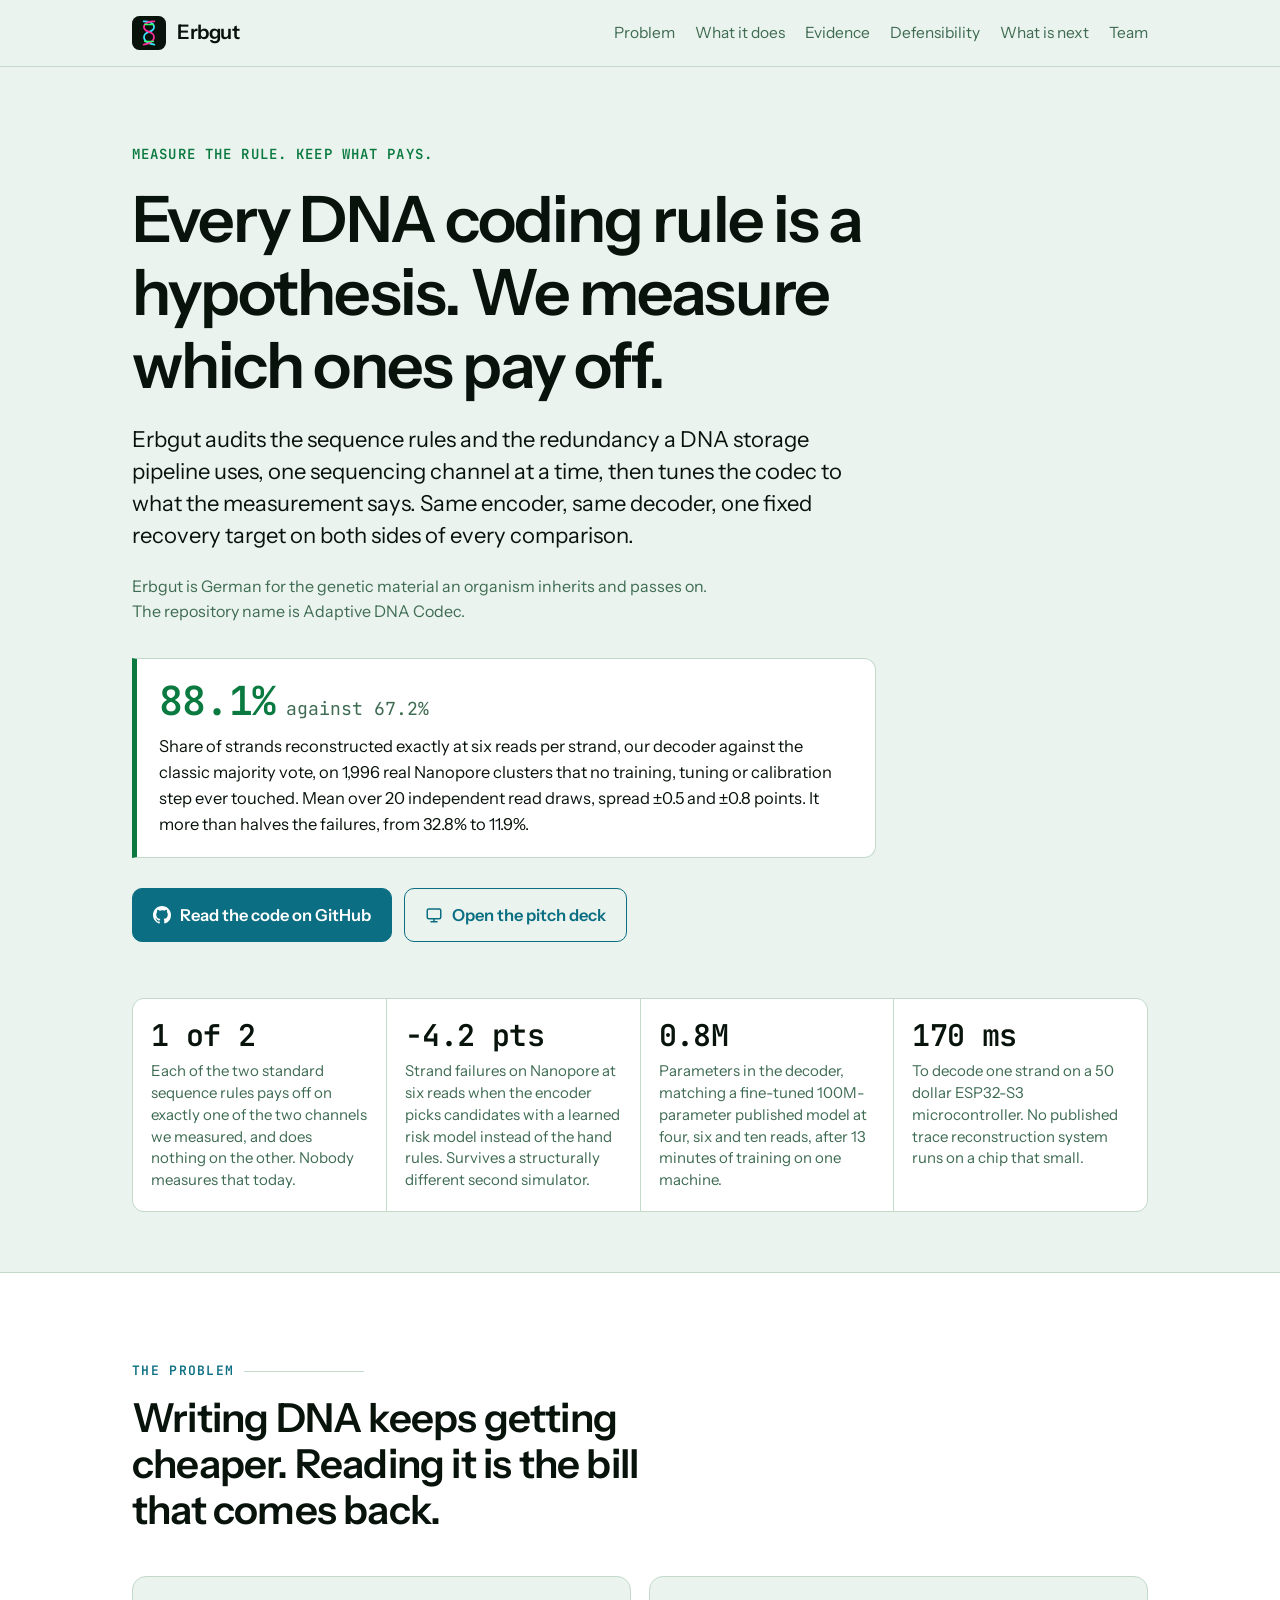
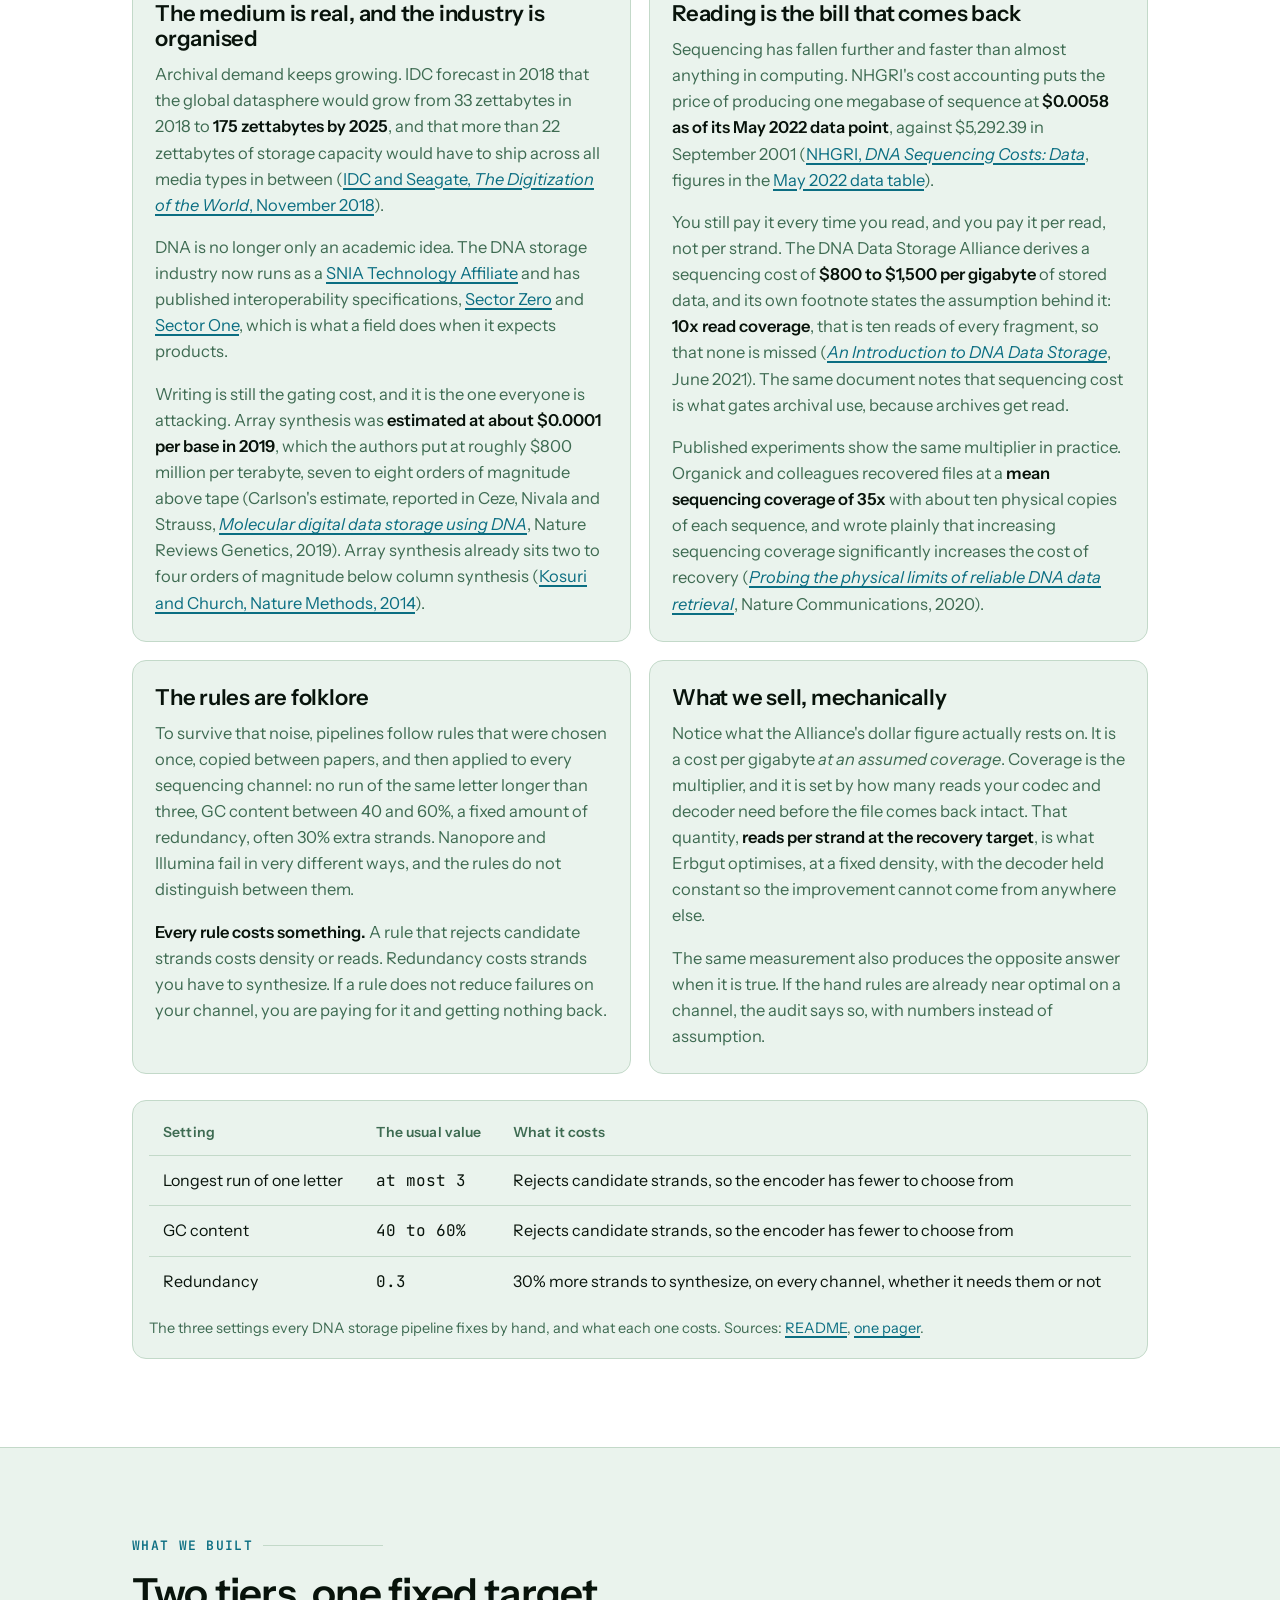
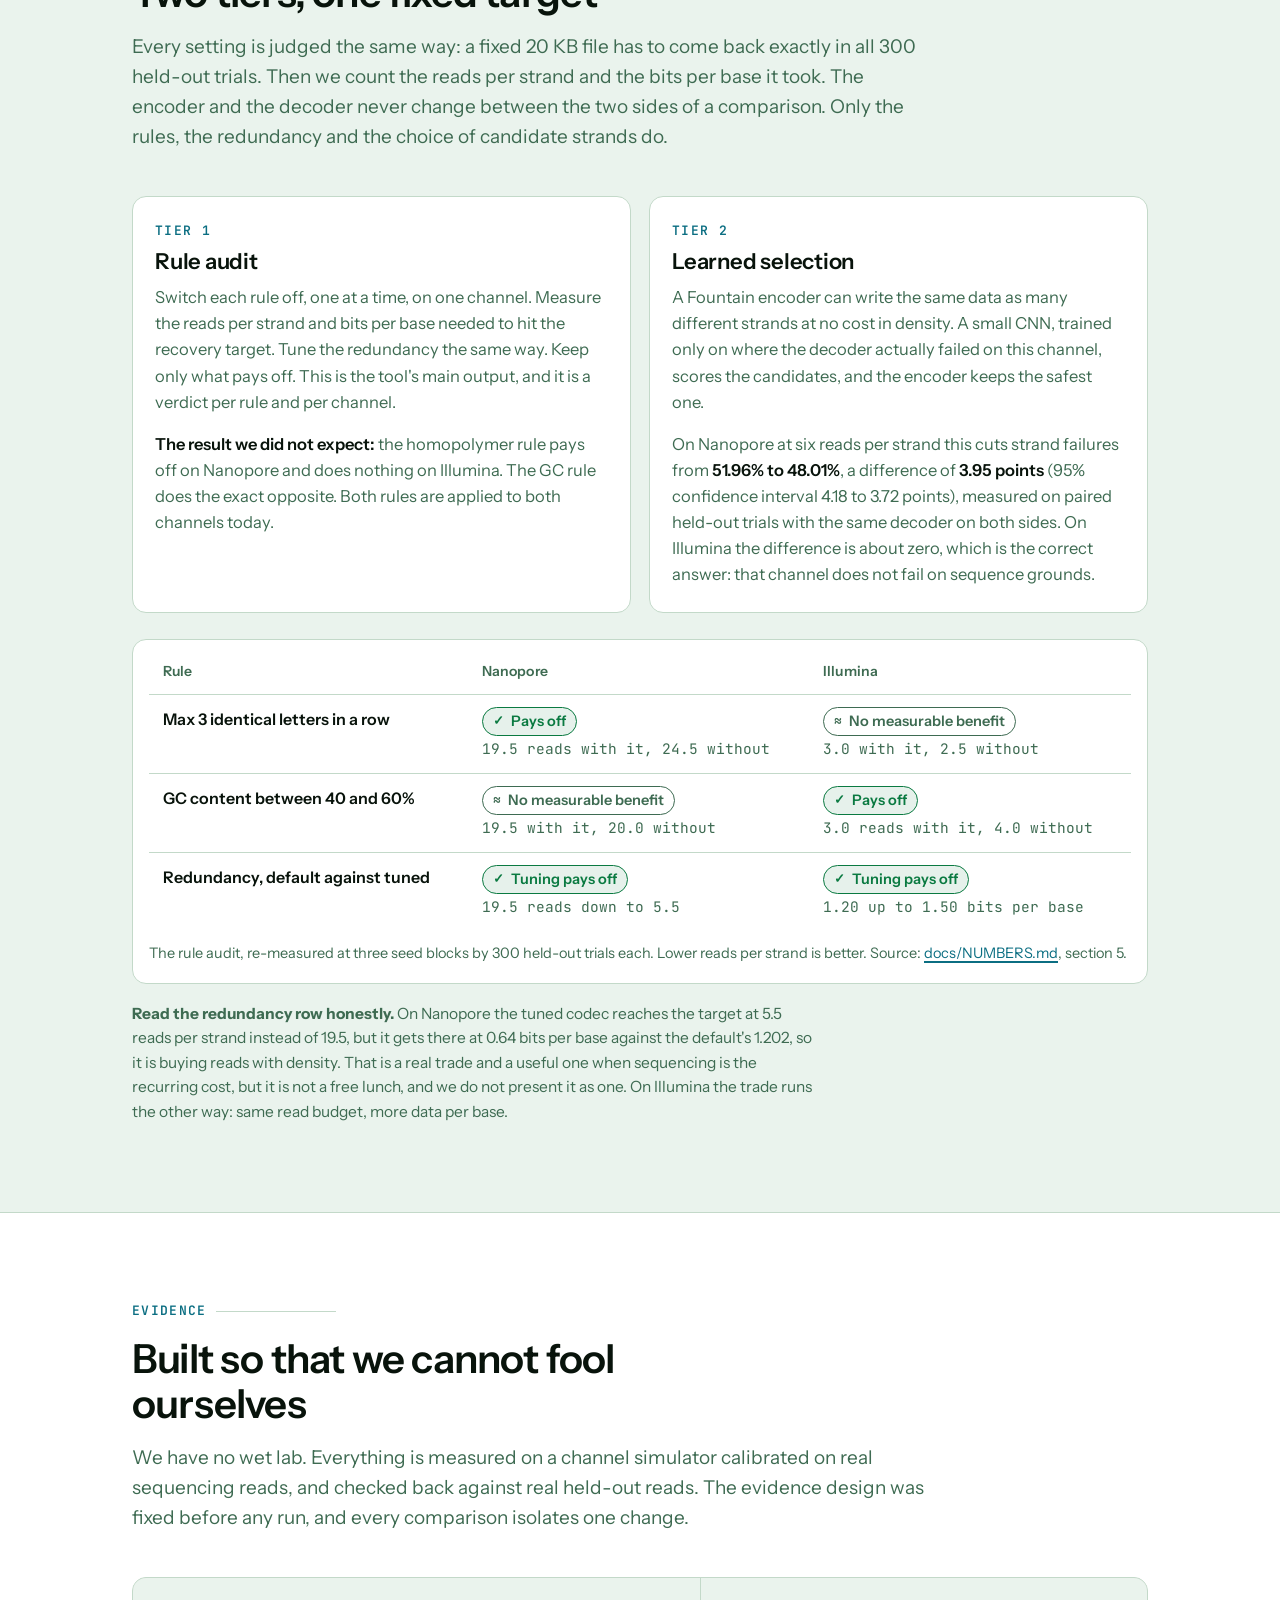
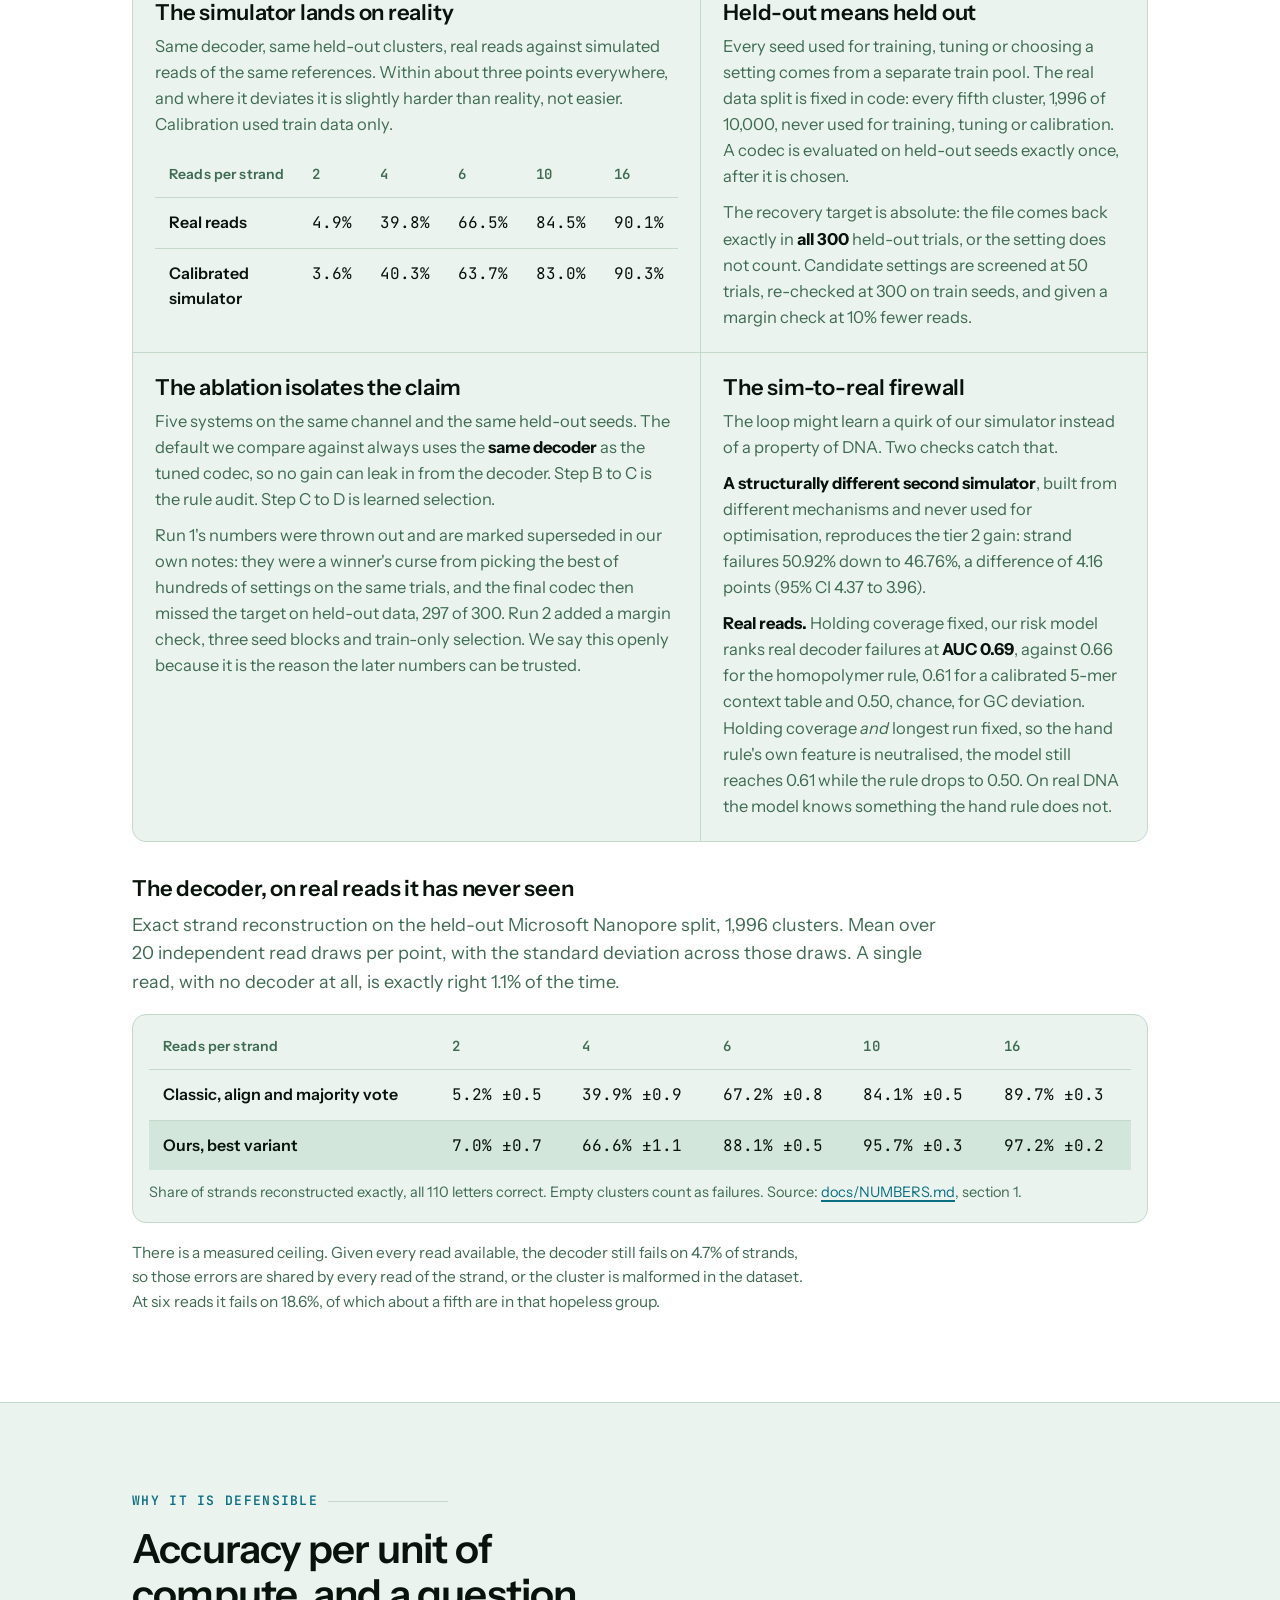
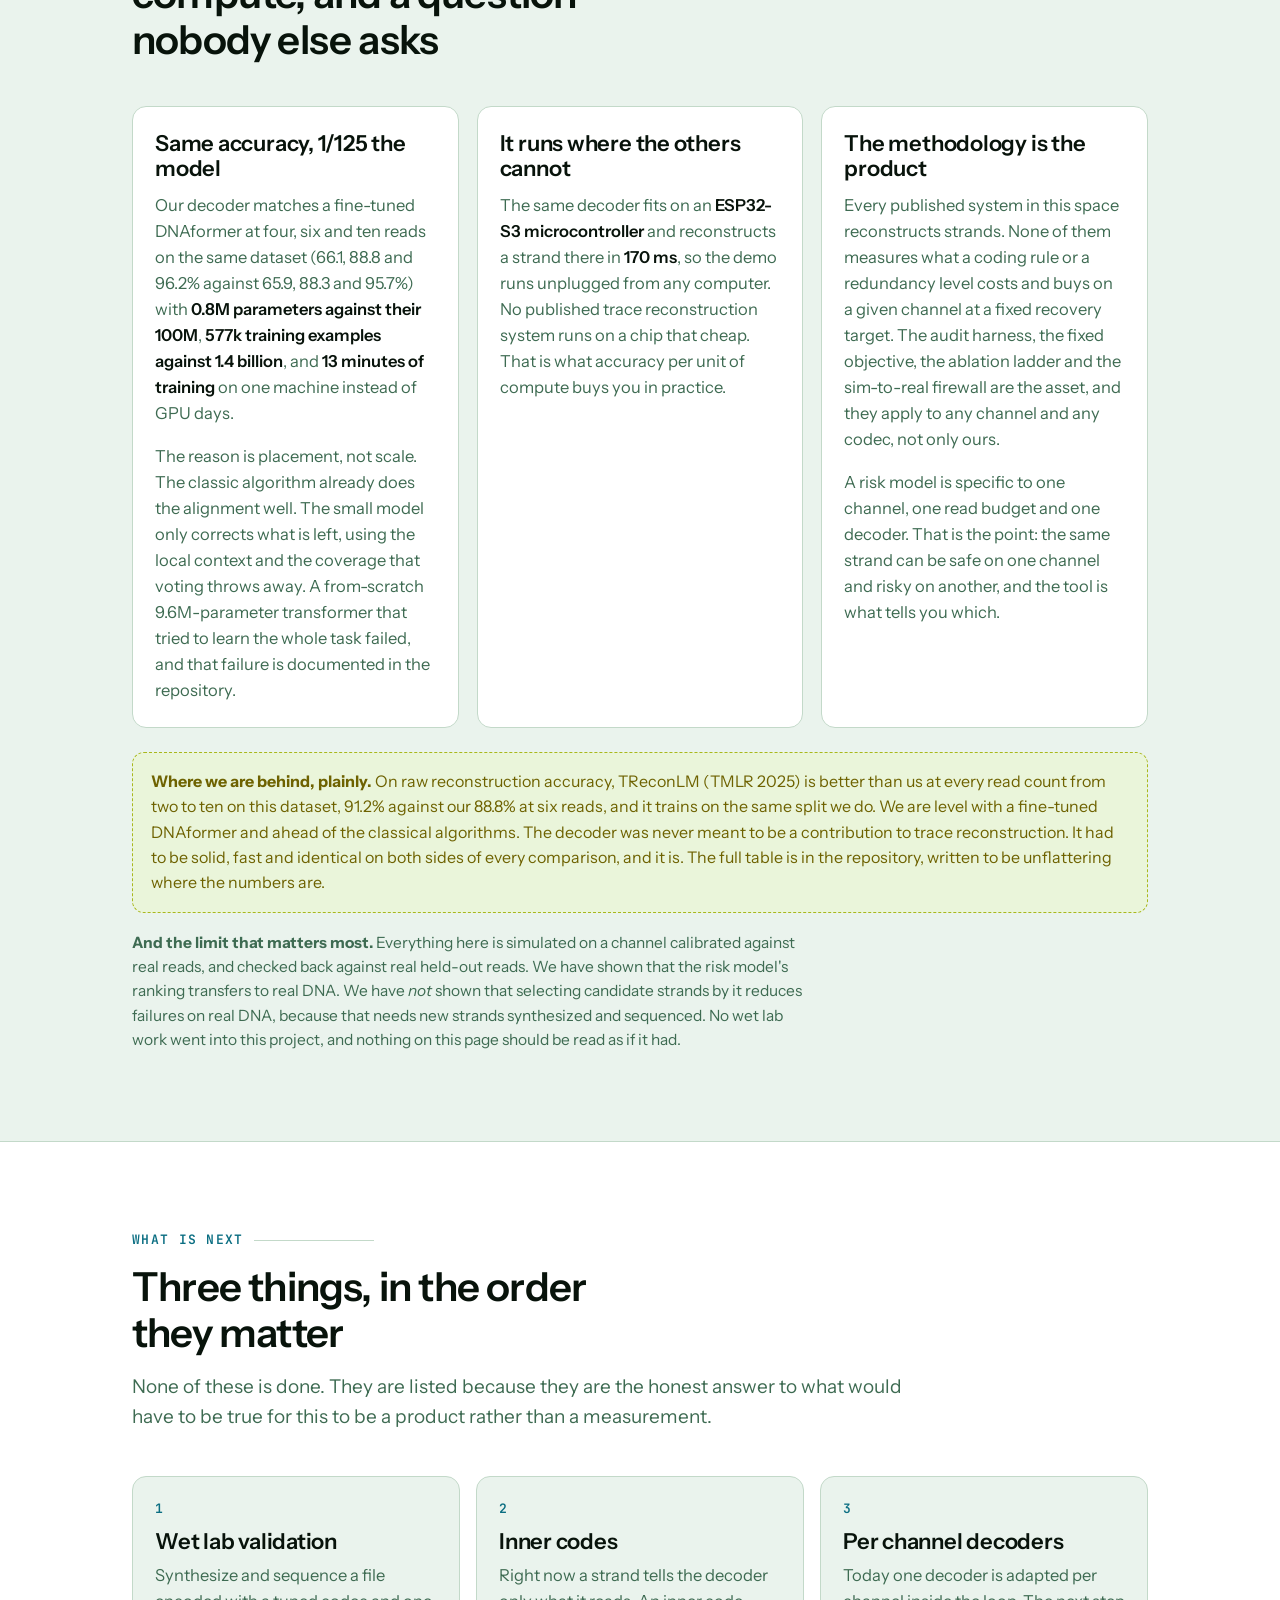
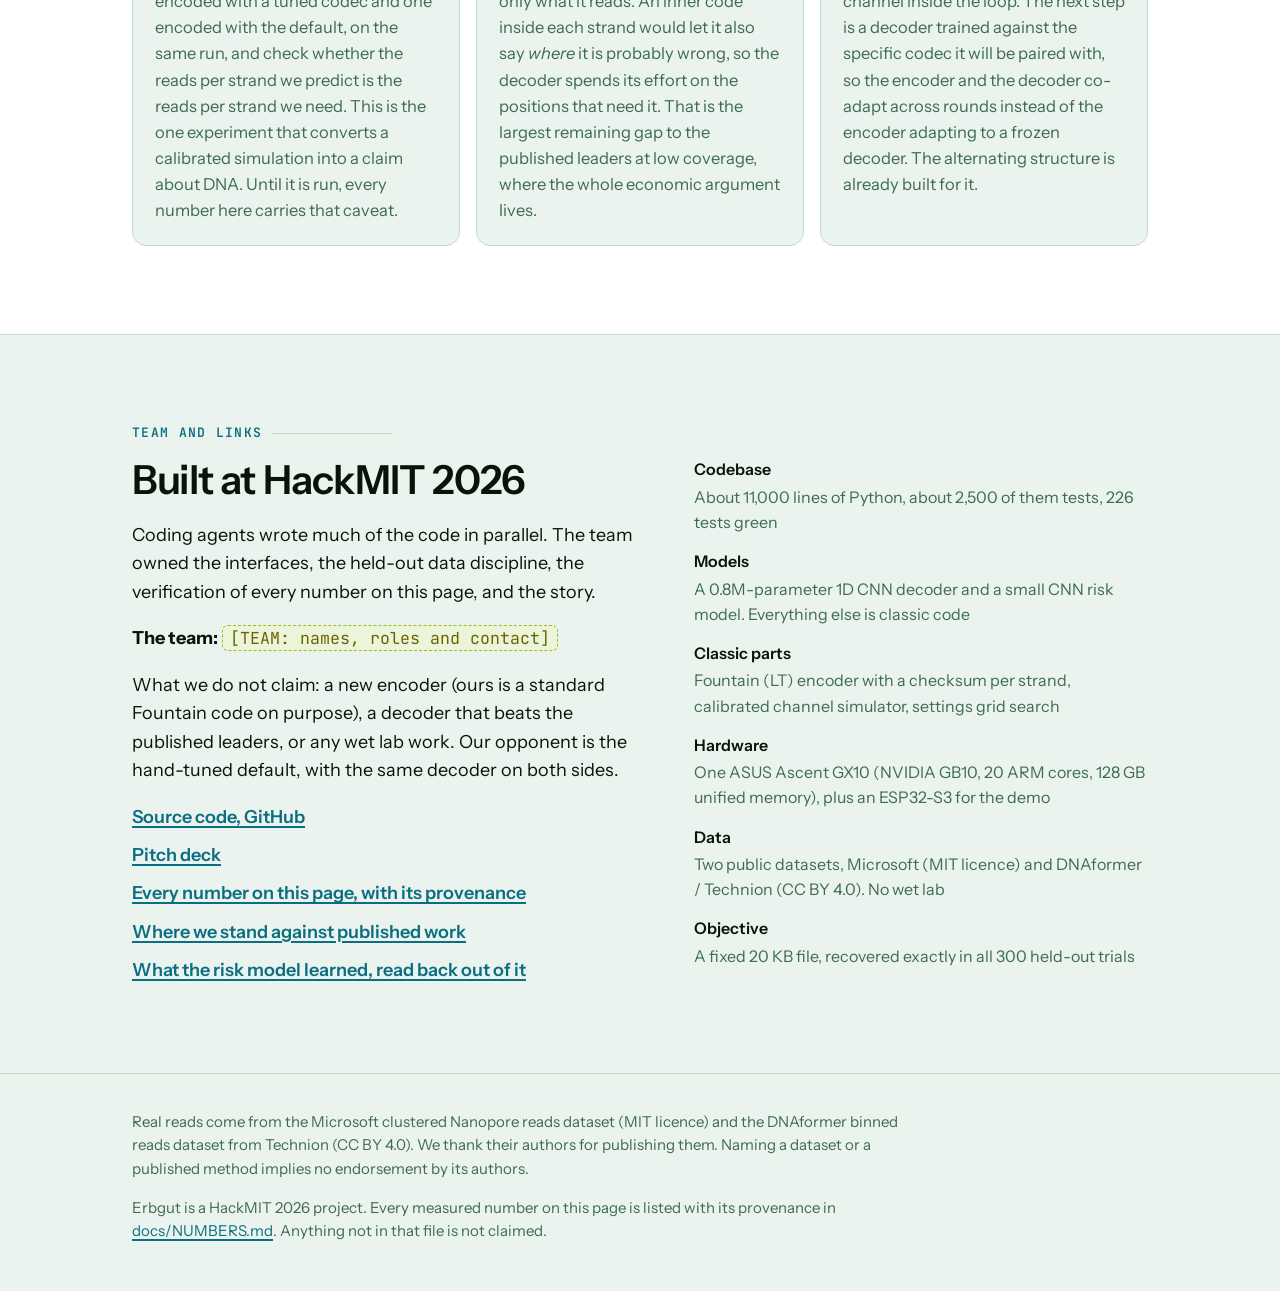
==== site/index.html @ 4a98e8b5 "Verdict pills: an approx sign for "no measurable benefit", not a dash A dash reads as punctuation. T" ====
<!doctype html>
<html lang="en">
<head>
<meta charset="utf-8">
<meta name="viewport" content="width=device-width, initial-scale=1">
<title>Erbgut, a DNA codec tuner that measures its own rules</title>
<meta name="description" content="Erbgut measures whether each DNA coding rule actually pays off on a given sequencing channel, and tunes the codec accordingly. Measured on real held-out Nanopore reads. HackMIT 2026.">
<meta name="color-scheme" content="light">
<meta name="theme-color" content="#EAF3ED">
<link rel="canonical" href="https://timarnoldev.github.io/hackmit2026/">

<link rel="icon" href="assets/favicon.svg" type="image/svg+xml">
<link rel="apple-touch-icon" href="assets/favicon.svg">

<meta property="og:type" content="website">
<meta property="og:site_name" content="Erbgut">
<meta property="og:title" content="Erbgut, a DNA codec tuner that measures its own rules">
<meta property="og:description" content="Every DNA coding rule is a hypothesis. Erbgut measures which ones pay off on your sequencing channel, and tunes the codec to the answer.">
<meta property="og:url" content="https://timarnoldev.github.io/hackmit2026/">
<meta property="og:image" content="https://timarnoldev.github.io/hackmit2026/assets/og.png">
<meta property="og:image:width" content="1280">
<meta property="og:image:height" content="640">
<meta property="og:image:alt" content="Erbgut. Measure the rule. Keep what pays. A DNA strand with a run of four identical letters marked by a measuring bracket.">
<meta name="twitter:card" content="summary_large_image">
<meta name="twitter:title" content="Erbgut, a DNA codec tuner that measures its own rules">
<meta name="twitter:description" content="Every DNA coding rule is a hypothesis. Erbgut measures which ones pay off on your sequencing channel, and tunes the codec to the answer.">
<meta name="twitter:image" content="https://timarnoldev.github.io/hackmit2026/assets/og.png">
<meta name="twitter:image:alt" content="Erbgut. Measure the rule. Keep what pays.">

<link rel="preconnect" href="https://fonts.googleapis.com">
<link rel="preconnect" href="https://fonts.gstatic.com" crossorigin>
<link href="https://fonts.googleapis.com/css2?family=Instrument+Sans:wght@400;500;600;700&family=JetBrains+Mono:wght@400;600&display=swap" rel="stylesheet">
<link rel="stylesheet" href="styles.css">
</head>
<body>

<a class="skip" href="#main">Skip to content</a>

<header class="top">
  <div class="wrap">
    <a class="brand" href="./">
      <img src="assets/mark.svg" alt="" width="34" height="34">
      <span>Erbgut</span>
    </a>
    <nav aria-label="Sections">
      <a href="#problem">Problem</a>
      <a href="#product">What it does</a>
      <a href="#evidence">Evidence</a>
      <a href="#moat">Defensibility</a>
      <a href="#next">What is next</a>
      <a href="#team">Team</a>
    </nav>
  </div>
</header>

<main id="main">

<!-- ===================================================== 1. Hero -->
<section class="hero">
  <div class="wrap">
    <p class="tagline">Measure the rule. Keep what pays.</p>
    <h1>Every DNA coding rule is a hypothesis. We measure which ones pay off.</h1>
    <p class="lead">Erbgut audits the sequence rules and the redundancy a DNA storage pipeline uses, one sequencing channel at a time, then tunes the codec to what the measurement says. Same encoder, same decoder, one fixed recovery target on both sides of every comparison.</p>
    <p class="gloss">Erbgut is German for the genetic material an organism inherits and passes on. The repository name is Adaptive DNA Codec.</p>

    <div class="claim">
      <span class="big">88.1%<small> against 67.2%</small></span>
      <p>Share of strands reconstructed exactly at six reads per strand, our decoder against the classic majority vote, on 1,996 real Nanopore clusters that no training, tuning or calibration step ever touched. Mean over 20 independent read draws, spread ±0.5 and ±0.8 points. It more than halves the failures, from 32.8% to 11.9%.</p>
    </div>

    <div class="cta">
      <a class="btn btn-primary" href="https://github.com/timarnoldev/hackmit2026">
        <svg width="18" height="18" viewBox="0 0 16 16" fill="currentColor" aria-hidden="true"><path d="M8 0C3.58 0 0 3.58 0 8c0 3.54 2.29 6.53 5.47 7.59.4.07.55-.17.55-.38 0-.19-.01-.82-.01-1.49-2.01.37-2.53-.49-2.69-.94-.09-.23-.48-.94-.82-1.13-.28-.15-.68-.52-.01-.53.63-.01 1.08.58 1.23.82.72 1.21 1.87.87 2.33.66.07-.52.28-.87.51-1.07-1.78-.2-3.64-.89-3.64-3.95 0-.87.31-1.59.82-2.15-.08-.2-.36-1.02.08-2.12 0 0 .67-.21 2.2.82a7.4 7.4 0 0 1 2-.27c.68 0 1.36.09 2 .27 1.53-1.04 2.2-.82 2.2-.82.44 1.1.16 1.92.08 2.12.51.56.82 1.27.82 2.15 0 3.07-1.87 3.75-3.65 3.95.29.25.54.73.54 1.48 0 1.07-.01 1.93-.01 2.2 0 .21.15.46.55.38A8.01 8.01 0 0 0 16 8c0-4.42-3.58-8-8-8Z"/></svg>
        Read the code on GitHub
      </a>
      <a class="btn btn-ghost" href="deck/">
        <svg width="18" height="18" viewBox="0 0 24 24" fill="none" stroke="currentColor" stroke-width="2" stroke-linecap="round" stroke-linejoin="round" aria-hidden="true"><rect x="3" y="4" width="18" height="13" rx="2"/><path d="M8 21h8M12 17v4"/></svg>
        Open the pitch deck
      </a>
    </div>

    <div class="strip">
      <div>
        <div class="n">1 of 2</div>
        <div class="d">Each of the two standard sequence rules pays off on exactly one of the two channels we measured, and does nothing on the other. Nobody measures that today.</div>
      </div>
      <div>
        <div class="n">&minus;4.2 pts</div>
        <div class="d">Strand failures on Nanopore at six reads when the encoder picks candidates with a learned risk model instead of the hand rules. Survives a structurally different second simulator.</div>
      </div>
      <div>
        <div class="n">0.8M</div>
        <div class="d">Parameters in the decoder, matching a fine-tuned 100M-parameter published model at four, six and ten reads, after 13 minutes of training on one machine.</div>
      </div>
      <div>
        <div class="n">170 ms</div>
        <div class="d">To decode one strand on a 50 dollar ESP32-S3 microcontroller. No published trace reconstruction system runs on a chip that small.</div>
      </div>
    </div>
  </div>
</section>

<!-- ===================================================== 2. Problem -->
<section id="problem" class="alt">
  <div class="wrap prose">
    <p class="kicker">The problem</p>
    <div class="intro">
      <h2>Writing DNA keeps getting cheaper. Reading it is the bill that comes back.</h2>
    </div>

    <div class="cards two">
      <div class="card">
        <h3>The medium is real, and the industry is organised</h3>
        <p>Archival demand keeps growing. IDC forecast in 2018 that the global datasphere would grow from 33 zettabytes in 2018 to <b>175 zettabytes by 2025</b>, and that more than 22 zettabytes of storage capacity would have to ship across all media types in between (<a href="https://www.seagate.com/files/www-content/our-story/trends/files/idc-seagate-dataage-whitepaper.pdf">IDC and Seagate, <cite>The Digitization of the World</cite>, November 2018</a>).</p>
        <p>DNA is no longer only an academic idea. The DNA storage industry now runs as a <a href="https://www.snia.org/groups/snia-dna-technology-affiliate">SNIA Technology Affiliate</a> and has published interoperability specifications, <a href="https://www.snia.org/sites/default/files/technical-work/dna/release/DNA%20Data%20Storage%20Sector%20Zero%20v1.0.pdf">Sector Zero</a> and <a href="https://www.snia.org/sites/default/files/technical-work/dna/release/DNA%20Data%20Storage%20Sector%20One%20v1.0.pdf">Sector One</a>, which is what a field does when it expects products.</p>
        <p>Writing is still the gating cost, and it is the one everyone is attacking. Array synthesis was <b>estimated at about $0.0001 per base in 2019</b>, which the authors put at roughly $800 million per terabyte, seven to eight orders of magnitude above tape (Carlson's estimate, reported in Ceze, Nivala and Strauss, <a href="https://www.nature.com/articles/s41576-019-0125-3"><cite>Molecular digital data storage using DNA</cite></a>, Nature Reviews Genetics, 2019). Array synthesis already sits two to four orders of magnitude below column synthesis (<a href="https://pmc.ncbi.nlm.nih.gov/articles/PMC7098426/">Kosuri and Church, Nature Methods, 2014</a>).</p>
      </div>
      <div class="card">
        <h3>Reading is the bill that comes back</h3>
        <p>Sequencing has fallen further and faster than almost anything in computing. NHGRI's cost accounting puts the price of producing one megabase of sequence at <b>$0.0058 as of its May 2022 data point</b>, against $5,292.39 in September 2001 (<a href="https://www.genome.gov/about-genomics/fact-sheets/DNA-Sequencing-Costs-Data">NHGRI, <cite>DNA Sequencing Costs: Data</cite></a>, figures in the <a href="https://www.genome.gov/sites/default/files/media/files/2023-05/Sequencing_Cost_Data_Table_May2022.xls">May 2022 data table</a>).</p>
        <p>You still pay it every time you read, and you pay it per read, not per strand. The DNA Data Storage Alliance derives a sequencing cost of <b>$800 to $1,500 per gigabyte</b> of stored data, and its own footnote states the assumption behind it: <b>10x read coverage</b>, that is ten reads of every fragment, so that none is missed (<a href="https://dnastoragealliance.org/wp-content/uploads/2021/06/DNA-Data-Storage-Alliance-An-Introduction-to-DNA-Data-Storage.pdf"><cite>An Introduction to DNA Data Storage</cite></a>, June 2021). The same document notes that sequencing cost is what gates archival use, because archives get read.</p>
        <p>Published experiments show the same multiplier in practice. Organick and colleagues recovered files at a <b>mean sequencing coverage of 35x</b> with about ten physical copies of each sequence, and wrote plainly that increasing sequencing coverage significantly increases the cost of recovery (<a href="https://www.nature.com/articles/s41467-020-14319-8"><cite>Probing the physical limits of reliable DNA data retrieval</cite></a>, Nature Communications, 2020).</p>
      </div>
    </div>

    <div class="cards two" style="margin-top:18px">
      <div class="card">
        <h3>The rules are folklore</h3>
        <p>To survive that noise, pipelines follow rules that were chosen once, copied between papers, and then applied to every sequencing channel: no run of the same letter longer than three, GC content between 40 and 60%, a fixed amount of redundancy, often 30% extra strands. Nanopore and Illumina fail in very different ways, and the rules do not distinguish between them.</p>
        <p><b>Every rule costs something.</b> A rule that rejects candidate strands costs density or reads. Redundancy costs strands you have to synthesize. If a rule does not reduce failures on your channel, you are paying for it and getting nothing back.</p>
      </div>
      <div class="card">
        <h3>What we sell, mechanically</h3>
        <p>Notice what the Alliance's dollar figure actually rests on. It is a cost per gigabyte <em>at an assumed coverage</em>. Coverage is the multiplier, and it is set by how many reads your codec and decoder need before the file comes back intact. That quantity, <b>reads per strand at the recovery target</b>, is what Erbgut optimises, at a fixed density, with the decoder held constant so the improvement cannot come from anywhere else.</p>
        <p>The same measurement also produces the opposite answer when it is true. If the hand rules are already near optimal on a channel, the audit says so, with numbers instead of assumption.</p>
      </div>
    </div>

    <div class="table-card" style="margin-top:26px">
      <div class="table-scroll">
        <table>
          <caption>The three settings every DNA storage pipeline fixes by hand, and what each one costs. Sources: <a href="https://github.com/timarnoldev/hackmit2026/blob/main/README.md">README</a>, <a href="https://github.com/timarnoldev/hackmit2026/blob/main/marketing/ONE_PAGER.md">one pager</a>.</caption>
          <thead>
            <tr><th scope="col">Setting</th><th scope="col">The usual value</th><th scope="col">What it costs</th></tr>
          </thead>
          <tbody>
            <tr><td>Longest run of one letter</td><td class="num">at most 3</td><td>Rejects candidate strands, so the encoder has fewer to choose from</td></tr>
            <tr><td>GC content</td><td class="num">40 to 60%</td><td>Rejects candidate strands, so the encoder has fewer to choose from</td></tr>
            <tr><td>Redundancy</td><td class="num">0.3</td><td>30% more strands to synthesize, on every channel, whether it needs them or not</td></tr>
          </tbody>
        </table>
      </div>
    </div>
  </div>
</section>

<!-- ===================================================== 3. What it does -->
<section id="product">
  <div class="wrap prose">
    <p class="kicker">What we built</p>
    <div class="intro">
      <h2>Two tiers, one fixed target</h2>
      <p>Every setting is judged the same way: a fixed 20 KB file has to come back exactly in all 300 held-out trials. Then we count the reads per strand and the bits per base it took. The encoder and the decoder never change between the two sides of a comparison. Only the rules, the redundancy and the choice of candidate strands do.</p>
    </div>

    <div class="cards two">
      <article class="card">
        <span class="tier-no">Tier 1</span>
        <h3>Rule audit</h3>
        <p>Switch each rule off, one at a time, on one channel. Measure the reads per strand and bits per base needed to hit the recovery target. Tune the redundancy the same way. Keep only what pays off. This is the tool's main output, and it is a verdict per rule and per channel.</p>
        <p><b>The result we did not expect:</b> the homopolymer rule pays off on Nanopore and does nothing on Illumina. The GC rule does the exact opposite. Both rules are applied to both channels today.</p>
      </article>
      <article class="card">
        <span class="tier-no">Tier 2</span>
        <h3>Learned selection</h3>
        <p>A Fountain encoder can write the same data as many different strands at no cost in density. A small CNN, trained only on where the decoder actually failed on this channel, scores the candidates, and the encoder keeps the safest one.</p>
        <p>On Nanopore at six reads per strand this cuts strand failures from <b>51.96% to 48.01%</b>, a difference of <b>3.95 points</b> (95% confidence interval 4.18 to 3.72 points), measured on paired held-out trials with the same decoder on both sides. On Illumina the difference is about zero, which is the correct answer: that channel does not fail on sequence grounds.</p>
      </article>
    </div>

    <div class="table-card" style="margin-top:26px">
      <div class="table-scroll">
        <table>
          <caption>The rule audit, re-measured at three seed blocks by 300 held-out trials each. Lower reads per strand is better. Source: <a href="https://github.com/timarnoldev/hackmit2026/blob/main/docs/NUMBERS.md">docs/NUMBERS.md</a>, section 5.</caption>
          <thead>
            <tr><th scope="col">Rule</th><th scope="col">Nanopore</th><th scope="col">Illumina</th></tr>
          </thead>
          <tbody>
            <tr>
              <th scope="row">Max 3 identical letters in a row</th>
              <td><span class="pill pays"><span class="sym" aria-hidden="true">&check;</span> Pays off</span><br><span class="mono muted" style="font-size:14.5px">19.5 reads with it, 24.5 without</span></td>
              <td><span class="pill flat"><span class="sym" aria-hidden="true">&asymp;</span> No measurable benefit</span><br><span class="mono muted" style="font-size:14.5px">3.0 with it, 2.5 without</span></td>
            </tr>
            <tr>
              <th scope="row">GC content between 40 and 60%</th>
              <td><span class="pill flat"><span class="sym" aria-hidden="true">&asymp;</span> No measurable benefit</span><br><span class="mono muted" style="font-size:14.5px">19.5 with it, 20.0 without</span></td>
              <td><span class="pill pays"><span class="sym" aria-hidden="true">&check;</span> Pays off</span><br><span class="mono muted" style="font-size:14.5px">3.0 reads with it, 4.0 without</span></td>
            </tr>
            <tr>
              <th scope="row">Redundancy, default against tuned</th>
              <td><span class="pill pays"><span class="sym" aria-hidden="true">&check;</span> Tuning pays off</span><br><span class="mono muted" style="font-size:14.5px">19.5 reads down to 5.5</span></td>
              <td><span class="pill pays"><span class="sym" aria-hidden="true">&check;</span> Tuning pays off</span><br><span class="mono muted" style="font-size:14.5px">1.20 up to 1.50 bits per base</span></td>
            </tr>
          </tbody>
        </table>
      </div>
    </div>

    <p class="plain-note"><b>Read the redundancy row honestly.</b> On Nanopore the tuned codec reaches the target at 5.5 reads per strand instead of 19.5, but it gets there at 0.64 bits per base against the default's 1.202, so it is buying reads with density. That is a real trade and a useful one when sequencing is the recurring cost, but it is not a free lunch, and we do not present it as one. On Illumina the trade runs the other way: same read budget, more data per base.</p>
  </div>
</section>

<!-- ===================================================== 4. Evidence -->
<section id="evidence" class="alt">
  <div class="wrap prose">
    <p class="kicker">Evidence</p>
    <div class="intro">
      <h2>Built so that we cannot fool ourselves</h2>
      <p>We have no wet lab. Everything is measured on a channel simulator calibrated on real sequencing reads, and checked back against real held-out reads. The evidence design was fixed before any run, and every comparison isolates one change.</p>
    </div>

    <div class="evidence">
      <div>
        <h3>The simulator lands on reality</h3>
        <p>Same decoder, same held-out clusters, real reads against simulated reads of the same references. Within about three points everywhere, and where it deviates it is slightly harder than reality, not easier. Calibration used train data only.</p>
        <div class="table-scroll" style="margin-top:14px">
          <table style="min-width:380px">
            <thead><tr><th scope="col">Reads per strand</th><th scope="col" class="num">2</th><th scope="col" class="num">4</th><th scope="col" class="num">6</th><th scope="col" class="num">10</th><th scope="col" class="num">16</th></tr></thead>
            <tbody>
              <tr><th scope="row">Real reads</th><td class="num">4.9%</td><td class="num">39.8%</td><td class="num">66.5%</td><td class="num">84.5%</td><td class="num">90.1%</td></tr>
              <tr><th scope="row">Calibrated simulator</th><td class="num">3.6%</td><td class="num">40.3%</td><td class="num">63.7%</td><td class="num">83.0%</td><td class="num">90.3%</td></tr>
            </tbody>
          </table>
        </div>
      </div>

      <div>
        <h3>Held-out means held out</h3>
        <p>Every seed used for training, tuning or choosing a setting comes from a separate train pool. The real data split is fixed in code: every fifth cluster, 1,996 of 10,000, never used for training, tuning or calibration. A codec is evaluated on held-out seeds exactly once, after it is chosen.</p>
        <p>The recovery target is absolute: the file comes back exactly in <b>all 300</b> held-out trials, or the setting does not count. Candidate settings are screened at 50 trials, re-checked at 300 on train seeds, and given a margin check at 10% fewer reads.</p>
      </div>

      <div>
        <h3>The ablation isolates the claim</h3>
        <p>Five systems on the same channel and the same held-out seeds. The default we compare against always uses the <b>same decoder</b> as the tuned codec, so no gain can leak in from the decoder. Step B to C is the rule audit. Step C to D is learned selection.</p>
        <p>Run 1's numbers were thrown out and are marked superseded in our own notes: they were a winner's curse from picking the best of hundreds of settings on the same trials, and the final codec then missed the target on held-out data, 297 of 300. Run 2 added a margin check, three seed blocks and train-only selection. We say this openly because it is the reason the later numbers can be trusted.</p>
      </div>

      <div>
        <h3>The sim-to-real firewall</h3>
        <p>The loop might learn a quirk of our simulator instead of a property of DNA. Two checks catch that.</p>
        <p><b>A structurally different second simulator</b>, built from different mechanisms and never used for optimisation, reproduces the tier 2 gain: strand failures 50.92% down to 46.76%, a difference of 4.16 points (95% CI 4.37 to 3.96).</p>
        <p><b>Real reads.</b> Holding coverage fixed, our risk model ranks real decoder failures at <b>AUC 0.69</b>, against 0.66 for the homopolymer rule, 0.61 for a calibrated 5-mer context table and 0.50, chance, for GC deviation. Holding coverage <em>and</em> longest run fixed, so the hand rule's own feature is neutralised, the model still reaches 0.61 while the rule drops to 0.50. On real DNA the model knows something the hand rule does not.</p>
      </div>
    </div>

    <h3 style="margin-top:34px">The decoder, on real reads it has never seen</h3>
    <p class="muted" style="margin-top:10px;max-width:68ch">Exact strand reconstruction on the held-out Microsoft Nanopore split, 1,996 clusters. Mean over 20 independent read draws per point, with the standard deviation across those draws. A single read, with no decoder at all, is exactly right 1.1% of the time.</p>
    <div class="table-card" style="margin-top:18px">
      <div class="table-scroll">
        <table>
          <caption>Share of strands reconstructed exactly, all 110 letters correct. Empty clusters count as failures. Source: <a href="https://github.com/timarnoldev/hackmit2026/blob/main/docs/NUMBERS.md">docs/NUMBERS.md</a>, section 1.</caption>
          <thead><tr><th scope="col">Reads per strand</th><th scope="col" class="num">2</th><th scope="col" class="num">4</th><th scope="col" class="num">6</th><th scope="col" class="num">10</th><th scope="col" class="num">16</th></tr></thead>
          <tbody>
            <tr><th scope="row">Classic, align and majority vote</th><td class="num">5.2% ±0.5</td><td class="num">39.9% ±0.9</td><td class="num">67.2% ±0.8</td><td class="num">84.1% ±0.5</td><td class="num">89.7% ±0.3</td></tr>
            <tr class="highlight"><th scope="row">Ours, best variant</th><td class="num">7.0% ±0.7</td><td class="num">66.6% ±1.1</td><td class="num">88.1% ±0.5</td><td class="num">95.7% ±0.3</td><td class="num">97.2% ±0.2</td></tr>
          </tbody>
        </table>
      </div>
    </div>
    <p class="plain-note">There is a measured ceiling. Given every read available, the decoder still fails on 4.7% of strands, so those errors are shared by every read of the strand, or the cluster is malformed in the dataset. At six reads it fails on 18.6%, of which about a fifth are in that hopeless group.</p>
  </div>
</section>

<!-- ===================================================== 5. Defensibility -->
<section id="moat">
  <div class="wrap prose">
    <p class="kicker">Why it is defensible</p>
    <div class="intro">
      <h2>Accuracy per unit of compute, and a question nobody else asks</h2>
    </div>

    <div class="cards three">
      <div class="card">
        <h3>Same accuracy, 1/125 the model</h3>
        <p>Our decoder matches a fine-tuned DNAformer at four, six and ten reads on the same dataset (66.1, 88.8 and 96.2% against 65.9, 88.3 and 95.7%) with <b>0.8M parameters against their 100M</b>, <b>577k training examples against 1.4 billion</b>, and <b>13 minutes of training</b> on one machine instead of GPU days.</p>
        <p>The reason is placement, not scale. The classic algorithm already does the alignment well. The small model only corrects what is left, using the local context and the coverage that voting throws away. A from-scratch 9.6M-parameter transformer that tried to learn the whole task failed, and that failure is documented in the repository.</p>
      </div>
      <div class="card">
        <h3>It runs where the others cannot</h3>
        <p>The same decoder fits on an <b>ESP32-S3 microcontroller</b> and reconstructs a strand there in <b>170 ms</b>, so the demo runs unplugged from any computer. No published trace reconstruction system runs on a chip that cheap. That is what accuracy per unit of compute buys you in practice.</p>
      </div>
      <div class="card">
        <h3>The methodology is the product</h3>
        <p>Every published system in this space reconstructs strands. None of them measures what a coding rule or a redundancy level costs and buys on a given channel at a fixed recovery target. The audit harness, the fixed objective, the ablation ladder and the sim-to-real firewall are the asset, and they apply to any channel and any codec, not only ours.</p>
        <p>A risk model is specific to one channel, one read budget and one decoder. That is the point: the same strand can be safe on one channel and risky on another, and the tool is what tells you which.</p>
      </div>
    </div>

    <div class="notice">
      <b>Where we are behind, plainly.</b> On raw reconstruction accuracy, TReconLM (TMLR 2025) is better than us at every read count from two to ten on this dataset, 91.2% against our 88.8% at six reads, and it trains on the same split we do. We are level with a fine-tuned DNAformer and ahead of the classical algorithms. The decoder was never meant to be a contribution to trace reconstruction. It had to be solid, fast and identical on both sides of every comparison, and it is. The full table is in the repository, written to be unflattering where the numbers are.
    </div>

    <p class="plain-note"><b>And the limit that matters most.</b> Everything here is simulated on a channel calibrated against real reads, and checked back against real held-out reads. We have shown that the risk model's ranking transfers to real DNA. We have <em>not</em> shown that selecting candidate strands by it reduces failures on real DNA, because that needs new strands synthesized and sequenced. No wet lab work went into this project, and nothing on this page should be read as if it had.</p>
  </div>
</section>

<!-- ===================================================== 6. What is next -->
<section id="next" class="alt">
  <div class="wrap prose">
    <p class="kicker">What is next</p>
    <div class="intro">
      <h2>Three things, in the order they matter</h2>
      <p>None of these is done. They are listed because they are the honest answer to what would have to be true for this to be a product rather than a measurement.</p>
    </div>

    <ol class="steps">
      <li>
        <h3>Wet lab validation</h3>
        <p>Synthesize and sequence a file encoded with a tuned codec and one encoded with the default, on the same run, and check whether the reads per strand we predict is the reads per strand we need. This is the one experiment that converts a calibrated simulation into a claim about DNA. Until it is run, every number here carries that caveat.</p>
      </li>
      <li>
        <h3>Inner codes</h3>
        <p>Right now a strand tells the decoder only what it reads. An inner code inside each strand would let it also say <em>where</em> it is probably wrong, so the decoder spends its effort on the positions that need it. That is the largest remaining gap to the published leaders at low coverage, where the whole economic argument lives.</p>
      </li>
      <li>
        <h3>Per channel decoders</h3>
        <p>Today one decoder is adapted per channel inside the loop. The next step is a decoder trained against the specific codec it will be paired with, so the encoder and the decoder co-adapt across rounds instead of the encoder adapting to a frozen decoder. The alternating structure is already built for it.</p>
      </li>
    </ol>
  </div>
</section>

<!-- ===================================================== 7. Team and links -->
<section id="team">
  <div class="wrap prose">
    <p class="kicker">Team and links</p>
    <div class="team-grid">
      <div>
        <h2>Built at HackMIT 2026</h2>
        <p style="margin-top:18px">Coding agents wrote much of the code in parallel. The team owned the interfaces, the held-out data discipline, the verification of every number on this page, and the story.</p>
        <p><b>The team:</b> <span class="tbd">[TEAM: names, roles and contact]</span></p>
        <p>What we do not claim: a new encoder (ours is a standard Fountain code on purpose), a decoder that beats the published leaders, or any wet lab work. Our opponent is the hand-tuned default, with the same decoder on both sides.</p>
        <ul class="links">
          <li><a href="https://github.com/timarnoldev/hackmit2026">Source code, GitHub</a></li>
          <li><a href="deck/">Pitch deck</a></li>
          <li><a href="https://github.com/timarnoldev/hackmit2026/blob/main/docs/NUMBERS.md">Every number on this page, with its provenance</a></li>
          <li><a href="https://github.com/timarnoldev/hackmit2026/blob/main/docs/COMPARISON.md">Where we stand against published work</a></li>
          <li><a href="https://github.com/timarnoldev/hackmit2026/blob/main/docs/LEARNED_RULES.md">What the risk model learned, read back out of it</a></li>
        </ul>
      </div>
      <dl class="specs">
        <dt>Codebase</dt><dd>About 11,000 lines of Python, about 2,500 of them tests, 226 tests green</dd>
        <dt>Models</dt><dd>A 0.8M-parameter 1D CNN decoder and a small CNN risk model. Everything else is classic code</dd>
        <dt>Classic parts</dt><dd>Fountain (LT) encoder with a checksum per strand, calibrated channel simulator, settings grid search</dd>
        <dt>Hardware</dt><dd>One ASUS Ascent GX10 (NVIDIA GB10, 20 ARM cores, 128 GB unified memory), plus an ESP32-S3 for the demo</dd>
        <dt>Data</dt><dd>Two public datasets, Microsoft (MIT licence) and DNAformer / Technion (CC BY 4.0). No wet lab</dd>
        <dt>Objective</dt><dd>A fixed 20 KB file, recovered exactly in all 300 held-out trials</dd>
      </dl>
    </div>
  </div>
</section>

</main>

<footer>
  <div class="wrap">
    <p>Real reads come from the Microsoft clustered Nanopore reads dataset (MIT licence) and the DNAformer binned reads dataset from Technion (CC BY 4.0). We thank their authors for publishing them. Naming a dataset or a published method implies no endorsement by its authors.</p>
    <p>Erbgut is a HackMIT 2026 project. Every measured number on this page is listed with its provenance in <a href="https://github.com/timarnoldev/hackmit2026/blob/main/docs/NUMBERS.md">docs/NUMBERS.md</a>. Anything not in that file is not claimed.</p>
  </div>
</footer>

</body>
</html>
---- site/styles.css ----
/* Erbgut project homepage. Light theme.
   Tokens follow marketing/BRAND.md section 9, light column, using the darker
   text step for accents so normal-size text clears WCAG AA. Every text pair
   used here was measured: the lowest is 4.72 : 1 (gain on the gain tint inside
   a white card), body text is 5.4 : 1 or better, ink on paper is 16.7 : 1.
   Never use colour alone for a verdict: the pills carry a word and a symbol. */

/* Local fallbacks: if Google Fonts is blocked or offline, these self-hosted
   subsets (the deck's own woff2 files) take over. */
@font-face {
  font-family: "Erbgut Sans";
  src: url("assets/fonts/InstrumentSans-latin.woff2") format("woff2");
  font-weight: 400 700;
  font-style: normal;
  font-display: swap;
}
@font-face {
  font-family: "Erbgut Mono";
  src: url("assets/fonts/JetBrainsMono-latin.woff2") format("woff2");
  font-weight: 400 600;
  font-style: normal;
  font-display: swap;
}

:root {
  --paper: #eaf3ed;
  --surface: #ffffff;
  --surface-2: #dcede1;
  --ink: #08130b;
  --muted: #3e6b52;
  --rule: #c3d9c9;

  --audit: #0b6e82;   /* brand accent, links, the tool itself */
  --cost: #c41477;    /* failures, cost, a rule that does not pay */
  --gain: #0a7a41;    /* recovered, safe, a rule that pays off */
  --tbd-ink: #6e6200; /* placeholders */
  --tbd-bg: #eaf5da;
  --tbd-line: #a9b81c;

  --tint-audit: rgba(11, 110, 130, 0.09);
  --tint-gain: rgba(10, 122, 65, 0.10);
  --tint-cost: rgba(196, 20, 119, 0.09);

  --sans: "Instrument Sans", "Erbgut Sans", "Helvetica Neue", Arial, sans-serif;
  --mono: "JetBrains Mono", "Erbgut Mono", ui-monospace, Menlo, Consolas, monospace;

  --gutter: 16px;
  --maxw: 1080px;
  color-scheme: light;
}

*, *::before, *::after { box-sizing: border-box; }

html {
  -webkit-text-size-adjust: 100%;
  scroll-behavior: smooth;
}
@media (prefers-reduced-motion: reduce) {
  html { scroll-behavior: auto; }
  * { animation-duration: 0.001ms !important; transition-duration: 0.001ms !important; }
}

body {
  margin: 0;
  background: var(--paper);
  color: var(--ink);
  font-family: var(--sans);
  font-size: 18px;
  line-height: 1.58;
  overflow-x: hidden;
  -webkit-font-smoothing: antialiased;
}

.wrap {
  max-width: var(--maxw);
  margin: 0 auto;
  padding-inline: var(--gutter);
}
@media (min-width: 720px) { .wrap { padding-inline: 32px; } }

h1, h2, h3, h4 { font-weight: 600; line-height: 1.14; margin: 0; letter-spacing: -0.02em; }
h1 { font-size: clamp(34px, 6.6vw, 64px); letter-spacing: -0.03em; }
h2 { font-size: clamp(27px, 4.2vw, 40px); }
h3 { font-size: clamp(19px, 2.4vw, 22px); letter-spacing: -0.01em; }
p { margin: 0 0 1em; }
p:last-child { margin-bottom: 0; }
.prose p, .prose li { max-width: 68ch; }

a { color: var(--audit); text-underline-offset: 3px; text-decoration-thickness: 1.5px; }
a:hover { text-decoration-thickness: 2.5px; }
a:focus-visible { outline: 3px solid var(--audit); outline-offset: 3px; border-radius: 3px; }

.muted { color: var(--muted); }
.mono { font-family: var(--mono); }
code, .seq { font-family: var(--mono); font-size: 0.87em; }

.skip {
  position: absolute; left: -9999px; top: 0;
  background: var(--ink); color: var(--paper);
  padding: 10px 16px; z-index: 20; border-radius: 0 0 8px 0;
}
.skip:focus { left: 0; }

/* ---------- top bar ---------- */

.top {
  border-bottom: 1px solid var(--rule);
  background: var(--paper);
}
.top .wrap {
  display: flex; align-items: center; justify-content: space-between;
  gap: 12px; padding-block: 16px;
}
.brand {
  display: inline-flex; align-items: center; gap: 11px;
  color: var(--ink); text-decoration: none;
  font-weight: 600; font-size: 20px; letter-spacing: -0.02em;
}
.brand img { width: 34px; height: 34px; display: block; }
.top nav { display: none; gap: 20px; font-size: 15.5px; }
.top nav a { color: var(--muted); text-decoration: none; }
.top nav a:hover { color: var(--ink); text-decoration: underline; }
@media (min-width: 900px) { .top nav { display: flex; } }

/* ---------- section rhythm ---------- */

section { padding-block: clamp(48px, 7vw, 88px); border-top: 1px solid var(--rule); }
section:first-of-type { border-top: 0; }
.alt { background: var(--surface); }

.kicker {
  font-family: var(--mono);
  font-size: 13px; font-weight: 600;
  letter-spacing: 0.1em; text-transform: uppercase;
  color: var(--audit);
  margin: 0 0 14px;
  display: flex; align-items: center; gap: 10px;
}
.kicker::after {
  content: ""; height: 1px; flex: 1; background: var(--rule); max-width: 120px;
}
.intro { margin-bottom: clamp(28px, 4vw, 44px); }
.intro h2 { max-width: 20ch; }
.intro p { margin-top: 16px; font-size: clamp(17px, 2vw, 19px); color: var(--muted); max-width: 62ch; }

/* ---------- hero ---------- */

.hero { padding-block: clamp(40px, 6vw, 76px) clamp(36px, 5vw, 60px); }
.hero h1 { max-width: 17ch; }
.hero .tagline {
  font-family: var(--mono); font-size: 14px; font-weight: 600;
  letter-spacing: 0.08em; text-transform: uppercase; color: var(--gain);
  margin: 0 0 18px;
}
.hero .lead {
  margin-top: 22px;
  font-size: clamp(18px, 2.3vw, 22px);
  line-height: 1.45;
  max-width: 50ch;
  color: var(--ink);
}
.hero .gloss { margin-top: 12px; font-size: 16px; color: var(--muted); max-width: 54ch; }

.claim {
  margin-top: 34px;
  border: 1px solid var(--rule);
  border-left: 5px solid var(--gain);
  background: var(--surface);
  border-radius: 0 12px 12px 0;
  padding: 20px 22px;
  max-width: 62ch;
}
.claim .big {
  font-family: var(--mono);
  font-size: clamp(28px, 5vw, 40px);
  font-weight: 600;
  letter-spacing: -0.02em;
  line-height: 1.1;
  color: var(--gain);
  display: block;
}
.claim .big small { font-size: 0.45em; font-weight: 400; color: var(--muted); letter-spacing: 0; }
.claim p { margin: 10px 0 0; font-size: 16.5px; color: var(--ink); }

.cta { display: flex; flex-wrap: wrap; gap: 12px; margin-top: 30px; }
.btn {
  display: inline-flex; align-items: center; gap: 9px;
  padding: 13px 20px; border-radius: 10px;
  font-weight: 600; font-size: 16.5px; text-decoration: none;
  border: 1.5px solid var(--audit);
}
.btn-primary { background: var(--audit); color: #ffffff; }
.btn-primary:hover { background: #095968; border-color: #095968; }
.btn-ghost { background: transparent; color: var(--audit); }
.btn-ghost:hover { background: var(--tint-audit); }
.btn svg { flex: none; }

/* ---------- number strip ---------- */

.strip {
  margin-top: clamp(36px, 5vw, 56px);
  display: grid; gap: 1px;
  background: var(--rule);
  border: 1px solid var(--rule);
  border-radius: 12px;
  overflow: hidden;
}
@media (min-width: 620px) { .strip { grid-template-columns: repeat(2, 1fr); } }
@media (min-width: 900px) { .strip { grid-template-columns: repeat(4, 1fr); } }
.strip > div { background: var(--surface); padding: 20px 18px; }
.strip .n {
  font-family: var(--mono); font-weight: 600;
  font-size: clamp(24px, 3.4vw, 30px); letter-spacing: -0.02em;
  line-height: 1.1; color: var(--ink);
}
.strip .d { margin-top: 8px; font-size: 15px; color: var(--muted); line-height: 1.45; }

/* ---------- generic cards ---------- */

.cards { display: grid; gap: 18px; }
@media (min-width: 760px) { .cards.two { grid-template-columns: repeat(2, 1fr); } }
@media (min-width: 760px) { .cards.three { grid-template-columns: repeat(2, 1fr); } }
@media (min-width: 1000px) { .cards.three { grid-template-columns: repeat(3, 1fr); } }

.card {
  background: var(--surface);
  border: 1px solid var(--rule);
  border-radius: 14px;
  padding: 24px 22px;
}
.alt .card { background: var(--paper); }
.card h3 { margin-bottom: 10px; }
.card p { font-size: 16.5px; color: var(--muted); }
.card p strong, .card p b { color: var(--ink); font-weight: 600; }
.card .tier-no {
  font-family: var(--mono); font-size: 13px; font-weight: 600;
  letter-spacing: 0.1em; text-transform: uppercase;
  color: var(--audit); display: block; margin-bottom: 8px;
}

/* ---------- tables ---------- */

.table-scroll { overflow-x: auto; -webkit-overflow-scrolling: touch; }
table {
  width: 100%; border-collapse: collapse;
  font-size: 16px; min-width: 460px;
}
caption {
  caption-side: bottom; text-align: left;
  font-size: 14.5px; color: var(--muted); padding-top: 12px; line-height: 1.5;
}
th, td { text-align: left; padding: 12px 14px; border-bottom: 1px solid var(--rule); vertical-align: top; }
thead th { font-size: 14px; color: var(--muted); font-weight: 600; letter-spacing: 0.01em; white-space: nowrap; }
tbody th { font-weight: 600; }
td.num, th.num { font-family: var(--mono); font-variant-numeric: tabular-nums; white-space: nowrap; }
tbody tr:last-child td, tbody tr:last-child th { border-bottom: 0; }
.table-card {
  background: var(--surface); border: 1px solid var(--rule);
  border-radius: 14px; padding: 8px 16px 18px;
}
.alt .table-card { background: var(--paper); }
tr.highlight td, tr.highlight th { background: var(--tint-gain); }

/* verdict pills: always a word plus a symbol, never colour alone */
.pill {
  display: inline-flex; align-items: center; gap: 7px;
  font-size: 14.5px; font-weight: 600; line-height: 1.3;
  padding: 4px 10px; border-radius: 999px;
  border: 1.5px solid currentColor;
}
.pill.pays { color: var(--gain); background: var(--tint-gain); }
.pill.flat { color: var(--muted); background: transparent; }
.pill.cost { color: var(--cost); background: var(--tint-cost); }
.pill .sym { font-family: var(--mono); font-size: 13px; }

/* ---------- evidence list ---------- */

.evidence { display: grid; gap: 1px; background: var(--rule); border: 1px solid var(--rule); border-radius: 14px; overflow: hidden; }
.evidence > div { background: var(--surface); padding: 22px; }
.alt .evidence > div { background: var(--paper); }
@media (min-width: 820px) { .evidence { grid-template-columns: repeat(2, 1fr); } }
.evidence h3 { margin-bottom: 8px; }
.evidence p { font-size: 16.5px; color: var(--muted); margin-bottom: 0; }
.evidence p + p { margin-top: 10px; }
.evidence b { color: var(--ink); }

/* ---------- next / roadmap ---------- */

.steps { list-style: none; margin: 0; padding: 0; display: grid; gap: 16px; counter-reset: s; }
@media (min-width: 880px) { .steps { grid-template-columns: repeat(3, 1fr); } }
.steps li {
  background: var(--surface); border: 1px solid var(--rule); border-radius: 14px;
  padding: 22px; position: relative;
}
.alt .steps li { background: var(--paper); }
.steps li::before {
  counter-increment: s; content: counter(s);
  font-family: var(--mono); font-weight: 600; font-size: 13px;
  color: var(--audit); display: block; margin-bottom: 10px;
}
.steps h3 { margin-bottom: 8px; }
.steps p { font-size: 16.5px; color: var(--muted); margin: 0; }

/* ---------- notices ---------- */

.notice {
  border: 1.5px dashed var(--tbd-line);
  background: var(--tbd-bg);
  color: var(--tbd-ink);
  border-radius: 12px;
  padding: 16px 18px;
  font-size: 16px;
  margin-top: 24px;
}
.notice b { color: var(--tbd-ink); }
.notice a { color: var(--tbd-ink); }

.tbd {
  font-family: var(--mono); font-size: 0.92em;
  color: var(--tbd-ink); background: var(--tbd-bg);
  border: 1.5px dashed var(--tbd-line); border-radius: 6px;
  padding: 1px 7px; white-space: nowrap;
}

.plain-note { font-size: 15.5px; color: var(--muted); margin-top: 18px; max-width: 68ch; }

/* ---------- team ---------- */

.team-grid { display: grid; gap: 22px; }
@media (min-width: 880px) { .team-grid { grid-template-columns: 1.15fr 1fr; gap: 40px; } }
dl.specs { margin: 0; font-size: 16px; }
dl.specs dt { font-weight: 600; margin-top: 14px; }
dl.specs dt:first-child { margin-top: 0; }
dl.specs dd { margin: 2px 0 0; color: var(--muted); }

.links { list-style: none; margin: 18px 0 0; padding: 0; display: grid; gap: 10px; }
.links a { font-weight: 600; }

/* ---------- footer ---------- */

footer {
  border-top: 1px solid var(--rule);
  padding-block: 36px 48px;
  font-size: 15px;
  color: var(--muted);
}
footer p { max-width: 78ch; }
footer a { color: var(--audit); }

/* ---------- small screens ---------- */

@media (max-width: 400px) {
  body { font-size: 17px; }
  .card, .steps li, .evidence > div { padding: 18px 16px; }
  .btn { width: 100%; justify-content: center; }
}
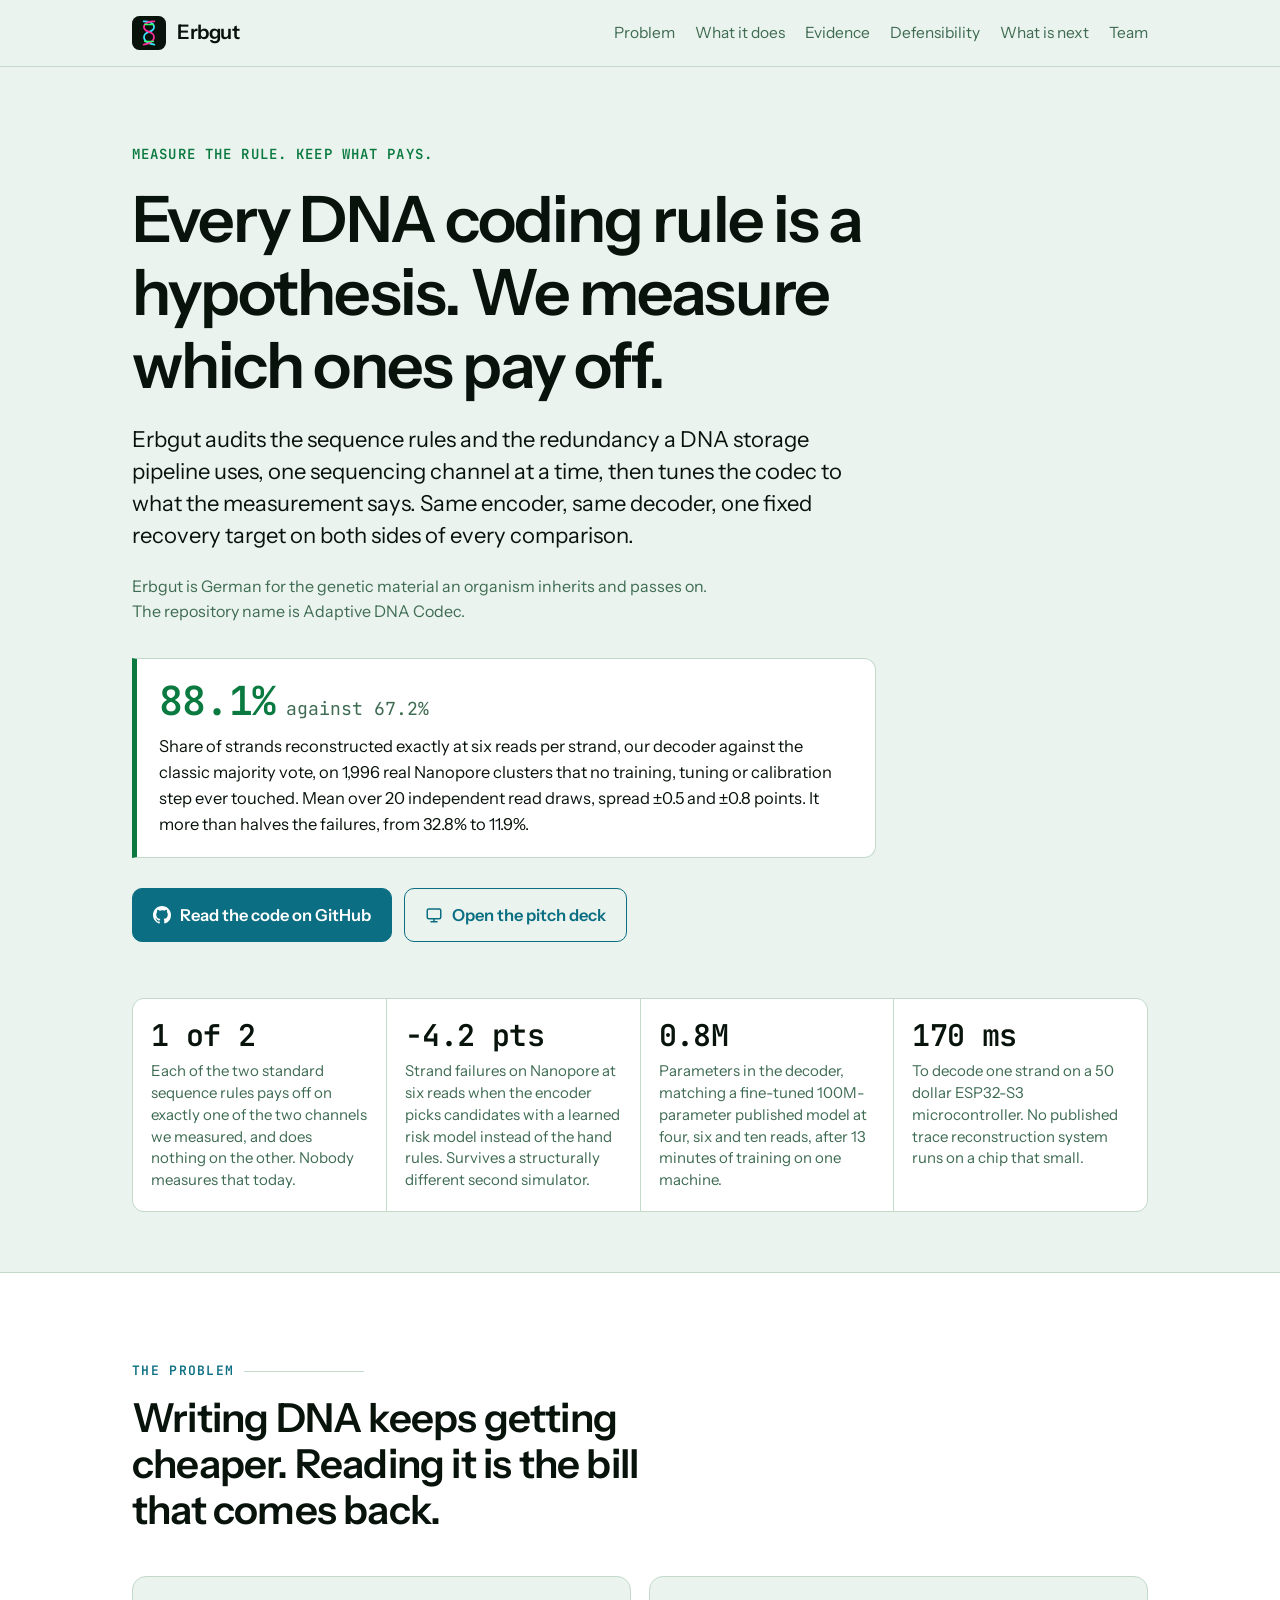
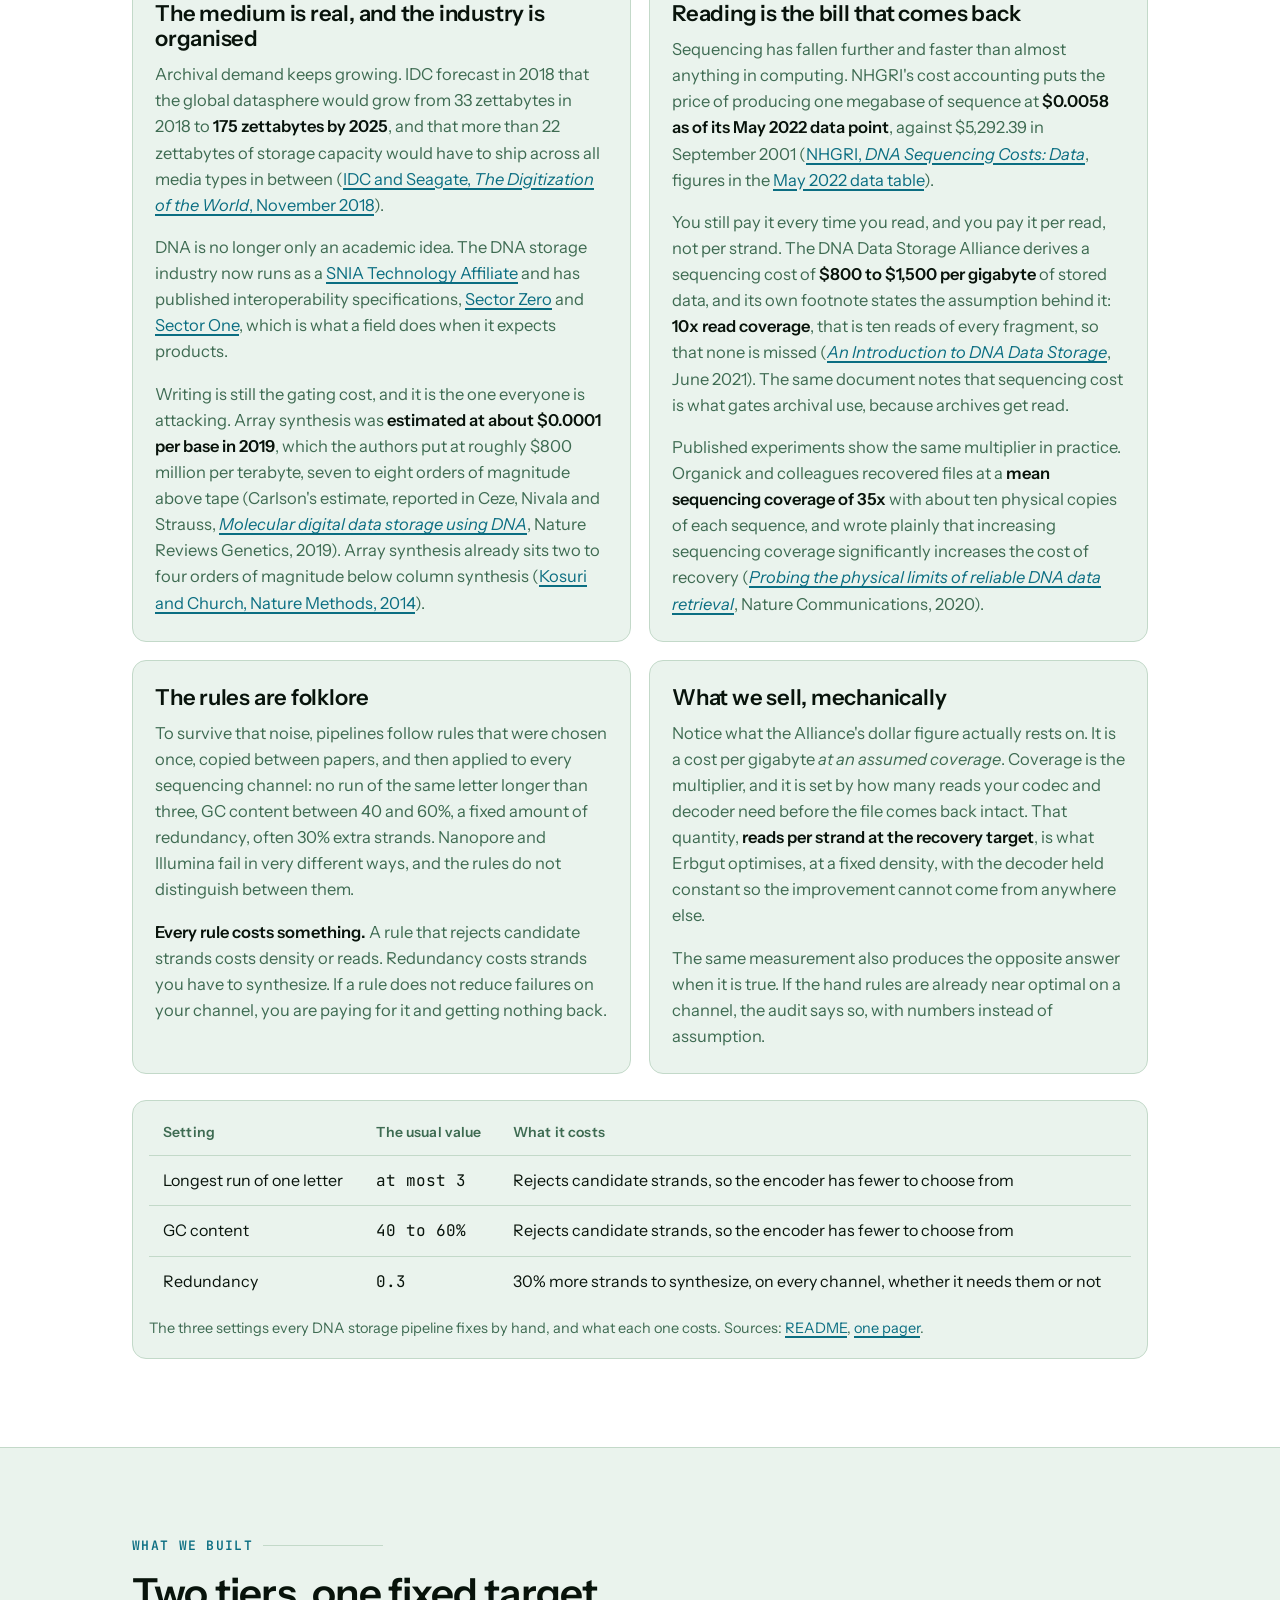
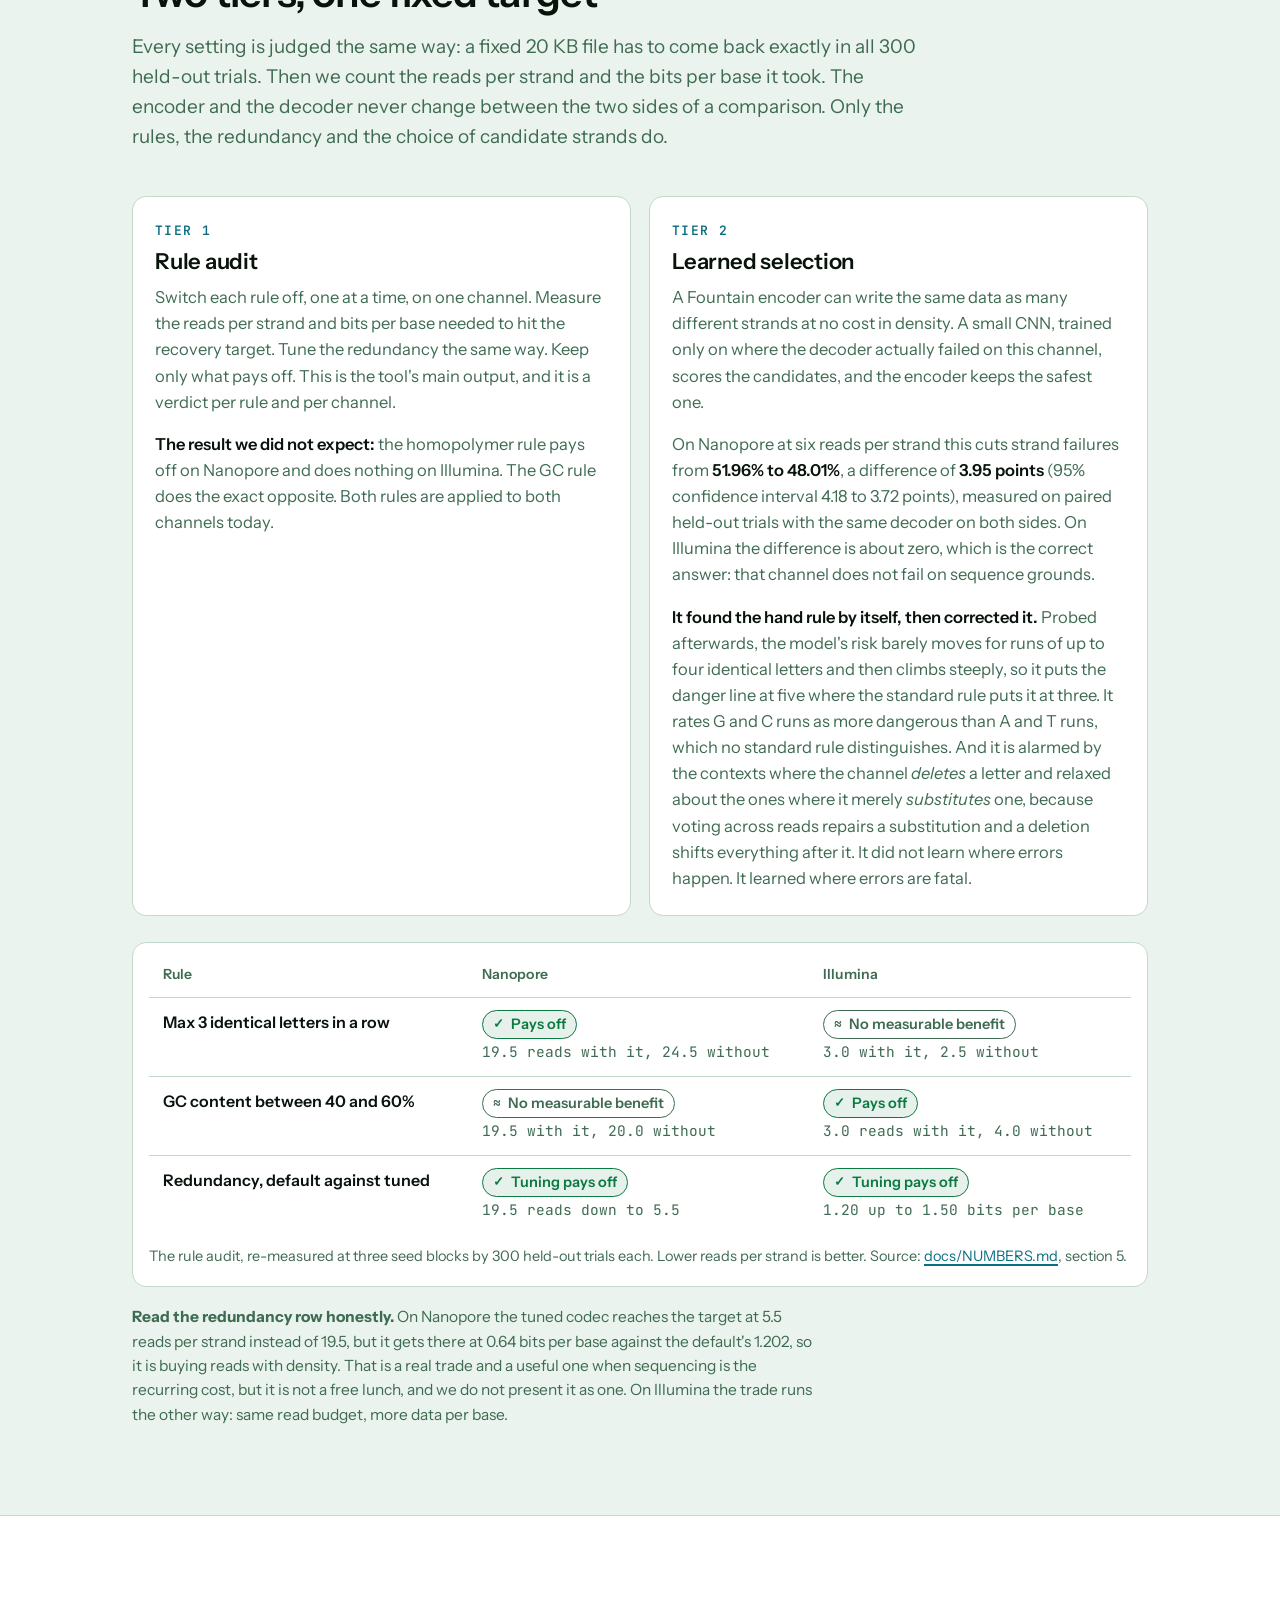
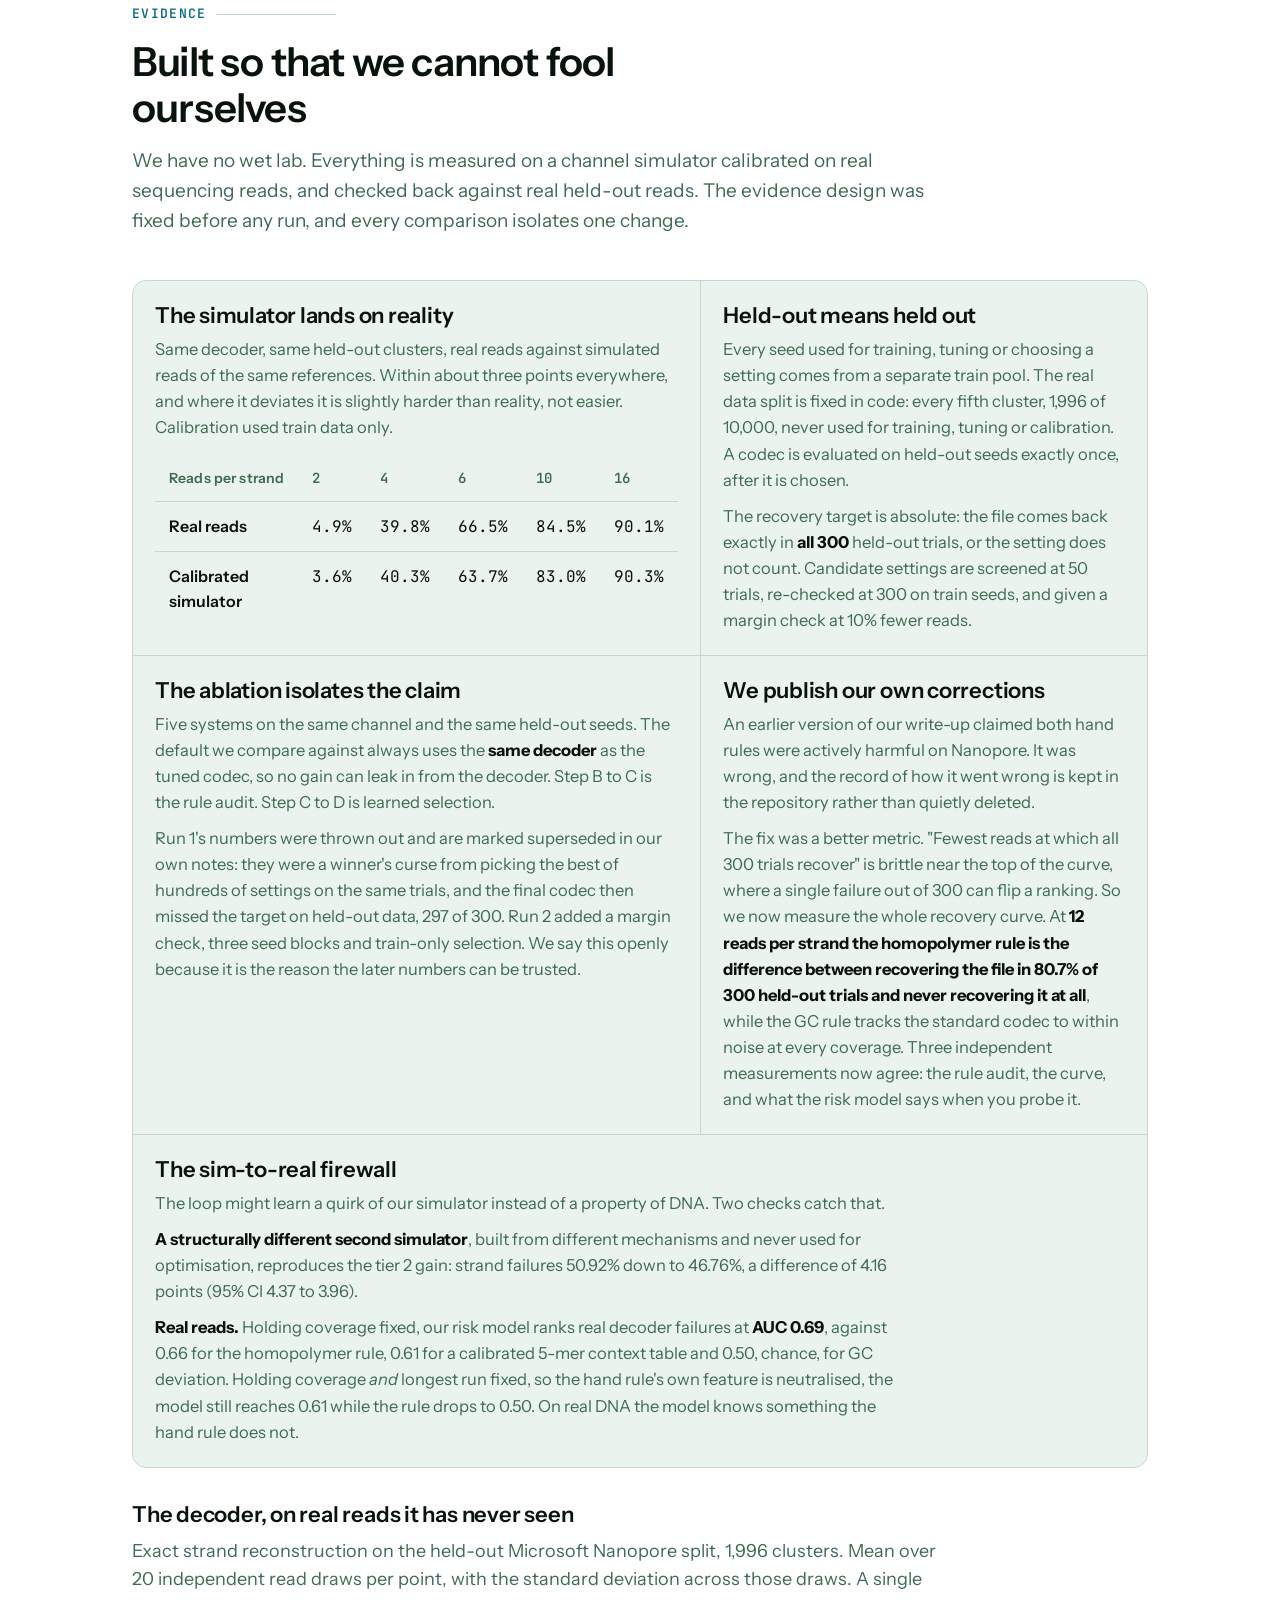
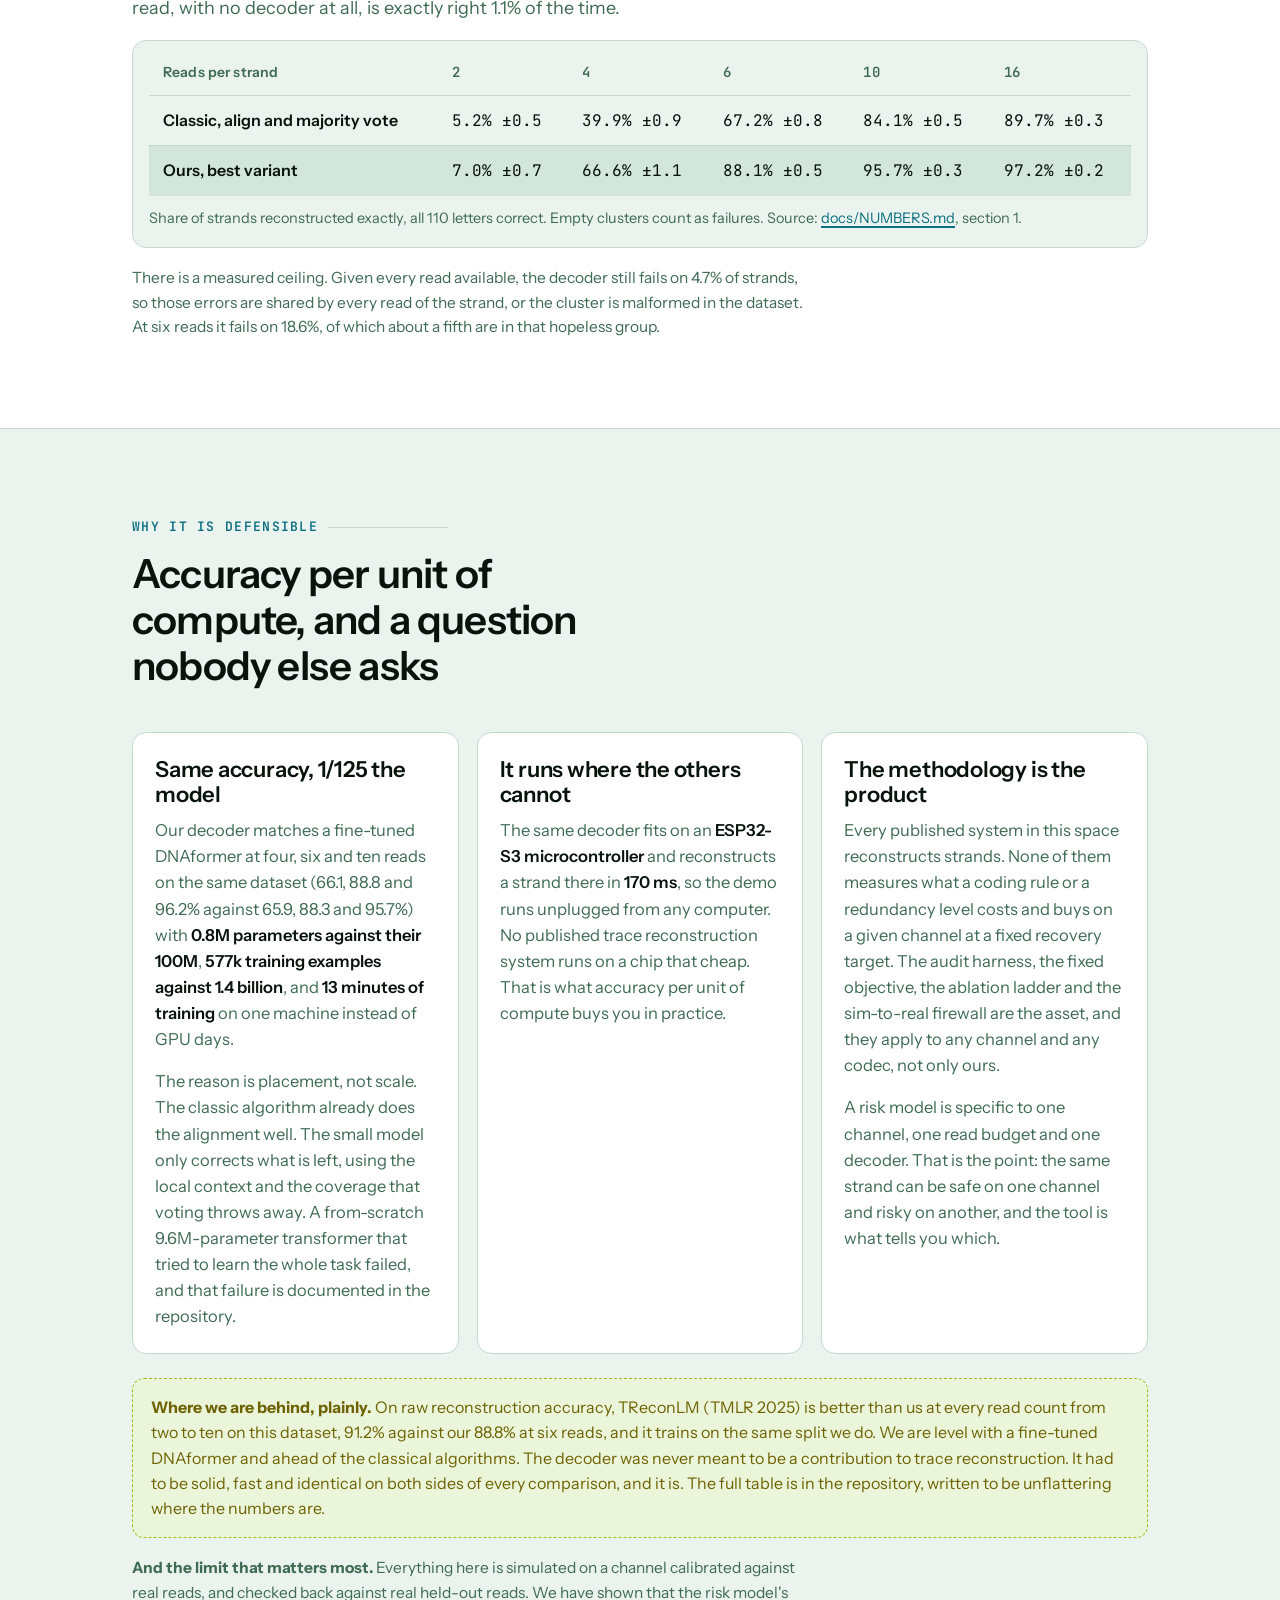
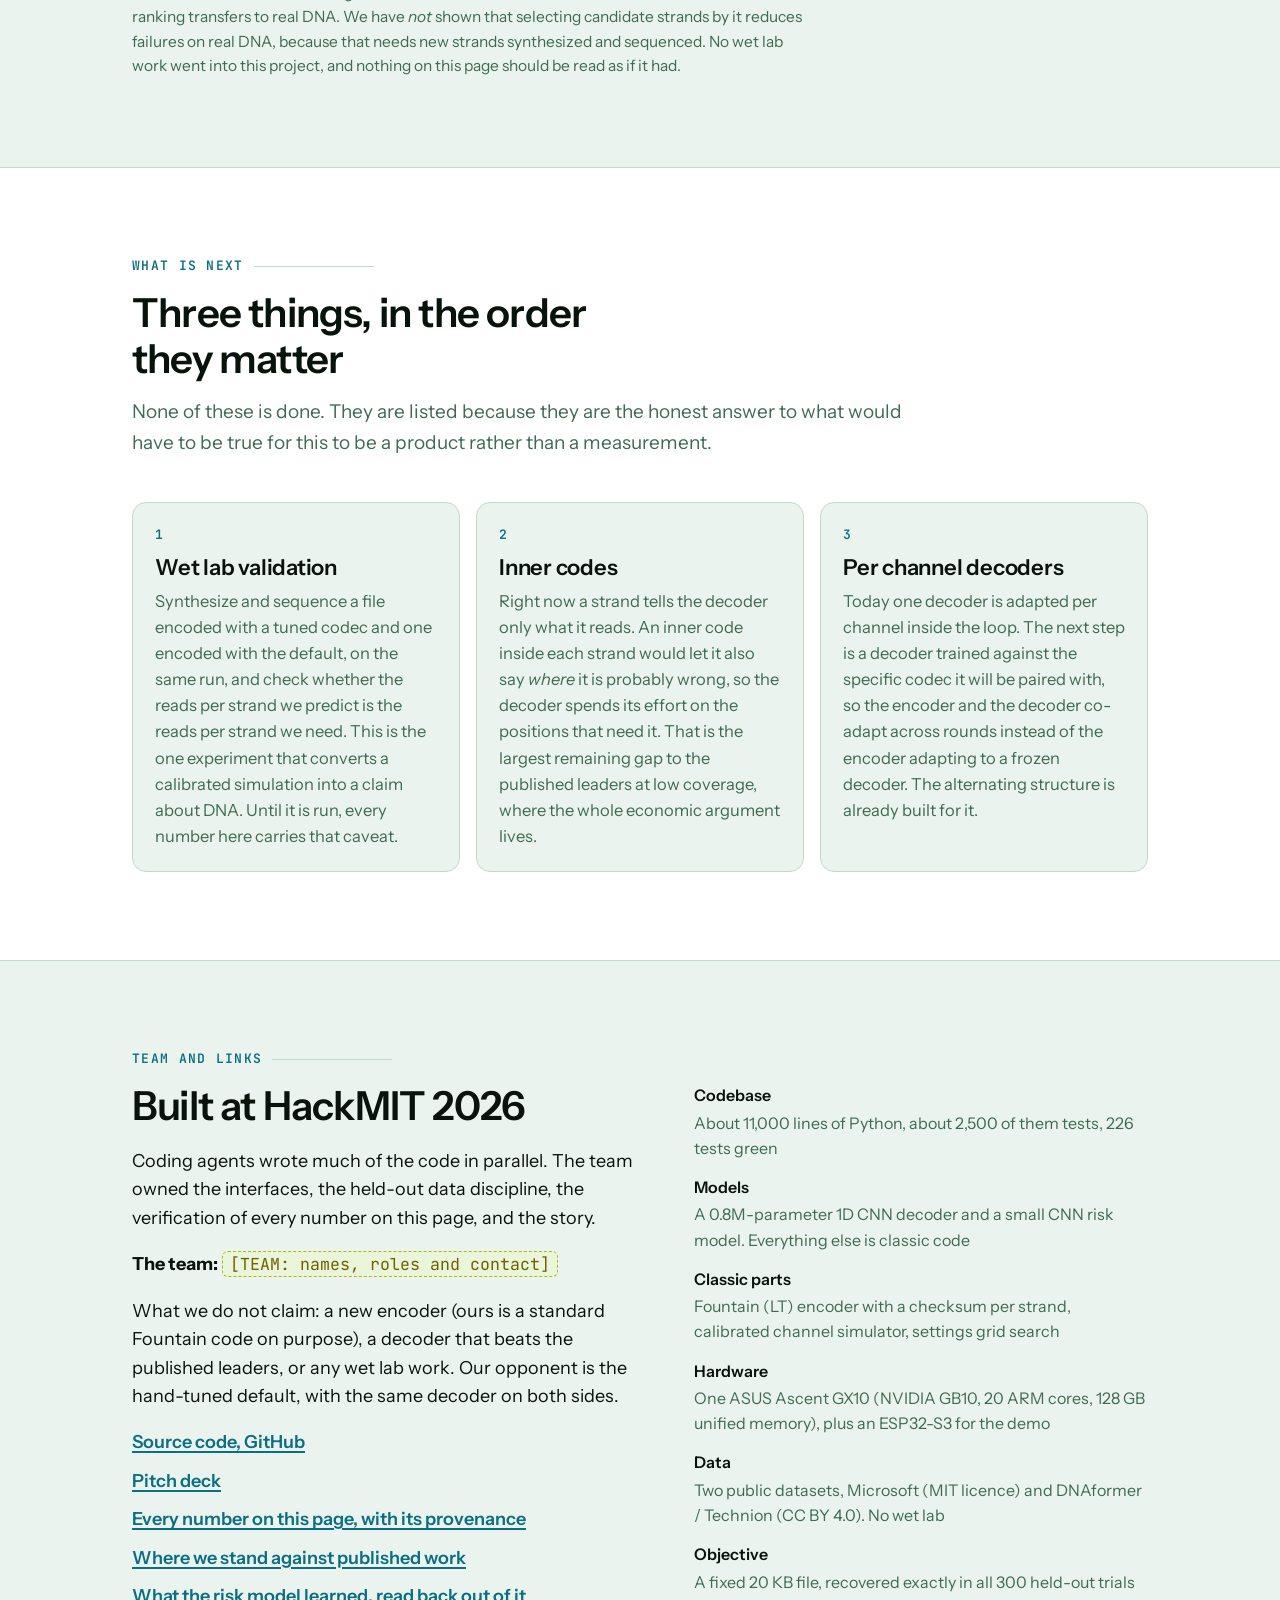
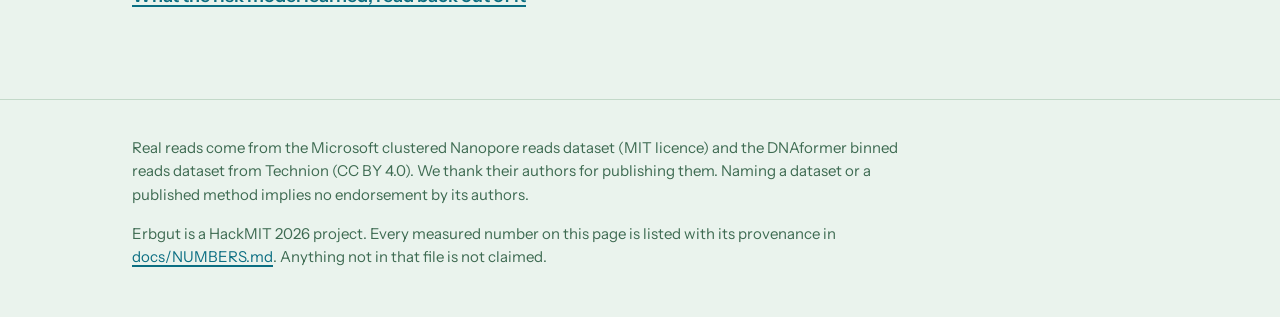
==== commit 0ed2960b: "Homepage: the correction we published, and what the risk model learned Two additions from today's ma" ====
--- a/site/index.html
+++ b/site/index.html
@@ -175,6 +175,7 @@
         <h3>Learned selection</h3>
         <p>A Fountain encoder can write the same data as many different strands at no cost in density. A small CNN, trained only on where the decoder actually failed on this channel, scores the candidates, and the encoder keeps the safest one.</p>
         <p>On Nanopore at six reads per strand this cuts strand failures from <b>51.96% to 48.01%</b>, a difference of <b>3.95 points</b> (95% confidence interval 4.18 to 3.72 points), measured on paired held-out trials with the same decoder on both sides. On Illumina the difference is about zero, which is the correct answer: that channel does not fail on sequence grounds.</p>
+        <p><b>It found the hand rule by itself, then corrected it.</b> Probed afterwards, the model's risk barely moves for runs of up to four identical letters and then climbs steeply, so it puts the danger line at five where the standard rule puts it at three. It rates G and C runs as more dangerous than A and T runs, which no standard rule distinguishes. And it is alarmed by the contexts where the channel <em>deletes</em> a letter and relaxed about the ones where it merely <em>substitutes</em> one, because voting across reads repairs a substitution and a deletion shifts everything after it. It did not learn where errors happen. It learned where errors are fatal.</p>
       </article>
     </div>
 
@@ -247,6 +248,12 @@
       </div>
 
       <div>
+        <h3>We publish our own corrections</h3>
+        <p>An earlier version of our write-up claimed both hand rules were actively harmful on Nanopore. It was wrong, and the record of how it went wrong is kept in the repository rather than quietly deleted.</p>
+        <p>The fix was a better metric. "Fewest reads at which all 300 trials recover" is brittle near the top of the curve, where a single failure out of 300 can flip a ranking. So we now measure the whole recovery curve. At <b>12 reads per strand the homopolymer rule is the difference between recovering the file in 80.7% of 300 held-out trials and never recovering it at all</b>, while the GC rule tracks the standard codec to within noise at every coverage. Three independent measurements now agree: the rule audit, the curve, and what the risk model says when you probe it.</p>
+      </div>
+
+      <div>
         <h3>The sim-to-real firewall</h3>
         <p>The loop might learn a quirk of our simulator instead of a property of DNA. Two checks catch that.</p>
         <p><b>A structurally different second simulator</b>, built from different mechanisms and never used for optimisation, reproduces the tier 2 gain: strand failures 50.92% down to 46.76%, a difference of 4.16 points (95% CI 4.37 to 3.96).</p>
--- a/site/styles.css
+++ b/site/styles.css
@@ -278,7 +278,11 @@
 .evidence { display: grid; gap: 1px; background: var(--rule); border: 1px solid var(--rule); border-radius: 14px; overflow: hidden; }
 .evidence > div { background: var(--surface); padding: 22px; }
 .alt .evidence > div { background: var(--paper); }
-@media (min-width: 820px) { .evidence { grid-template-columns: repeat(2, 1fr); } }
+@media (min-width: 820px) {
+  .evidence { grid-template-columns: repeat(2, 1fr); }
+  /* an odd last item spans the row rather than leaving a gap */
+  .evidence > div:last-child:nth-child(odd) { grid-column: 1 / -1; }
+}
 .evidence h3 { margin-bottom: 8px; }
 .evidence p { font-size: 16.5px; color: var(--muted); margin-bottom: 0; }
 .evidence p + p { margin-top: 10px; }
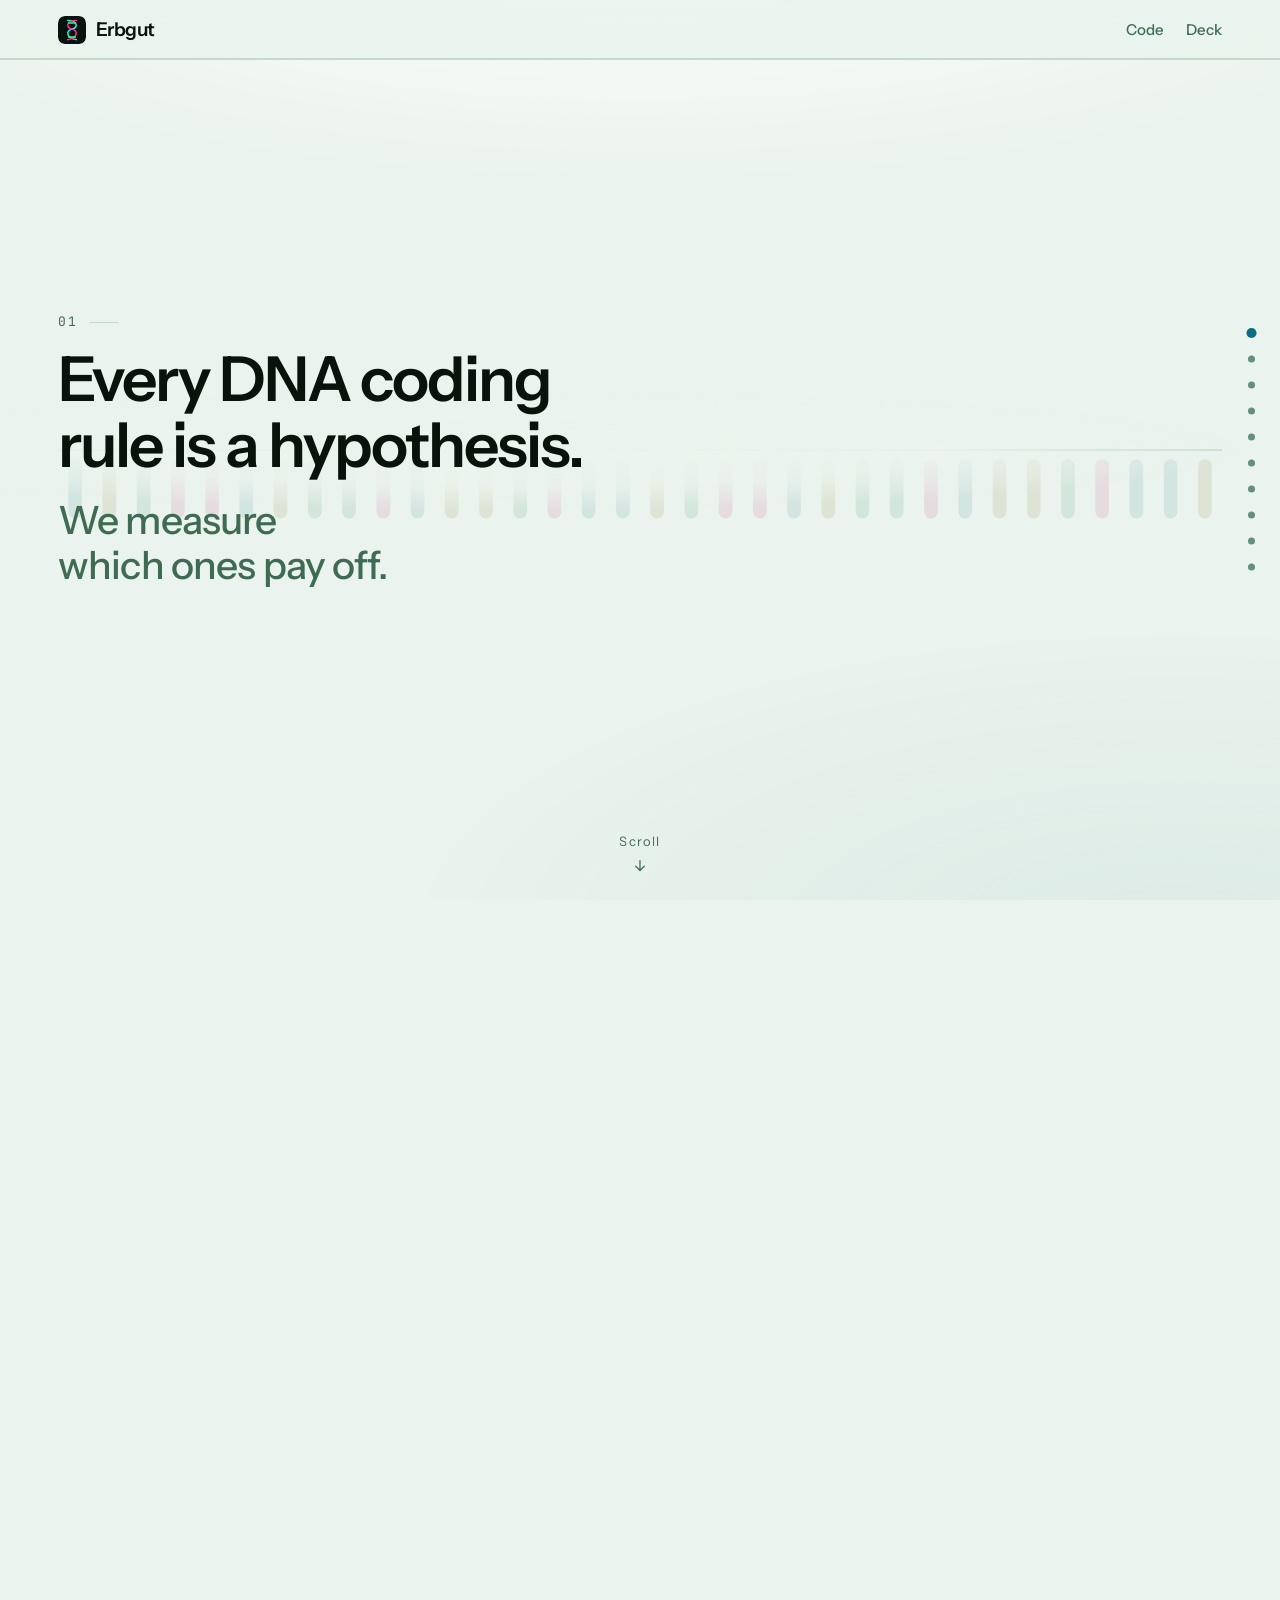
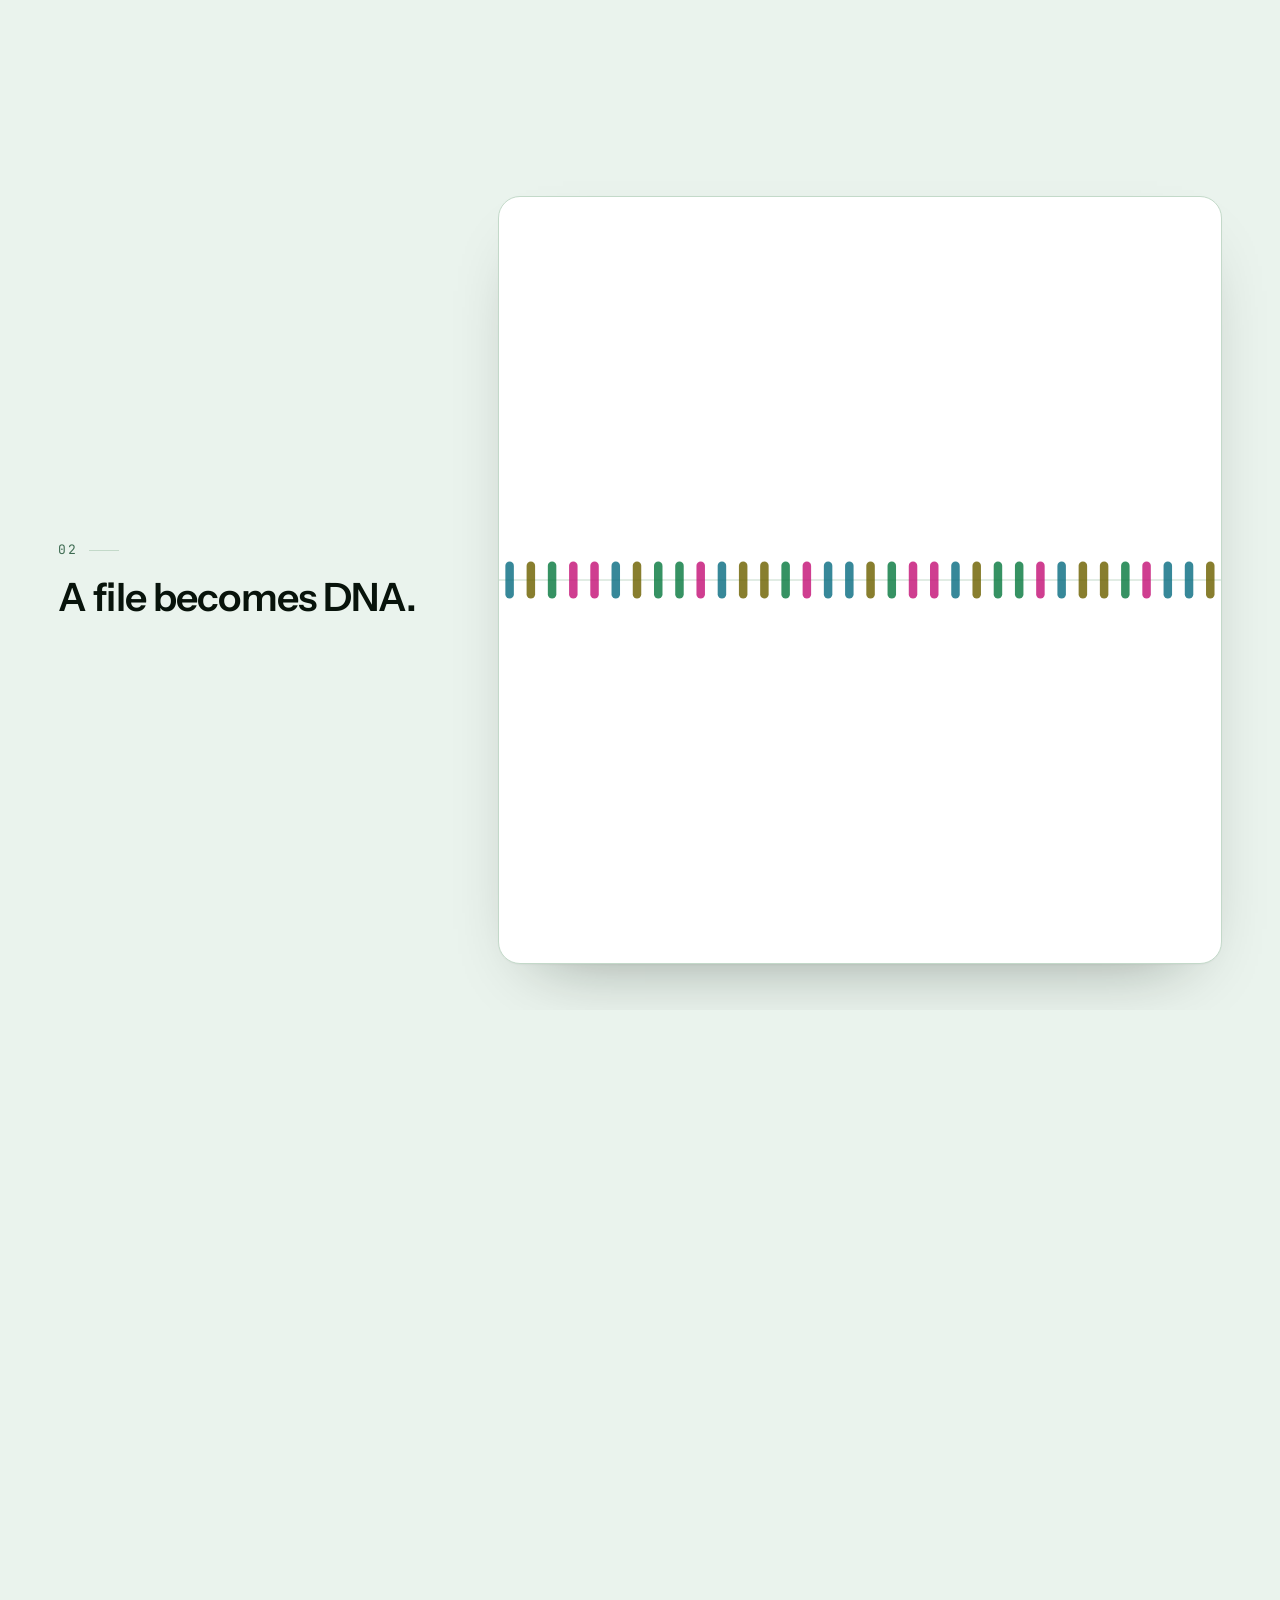
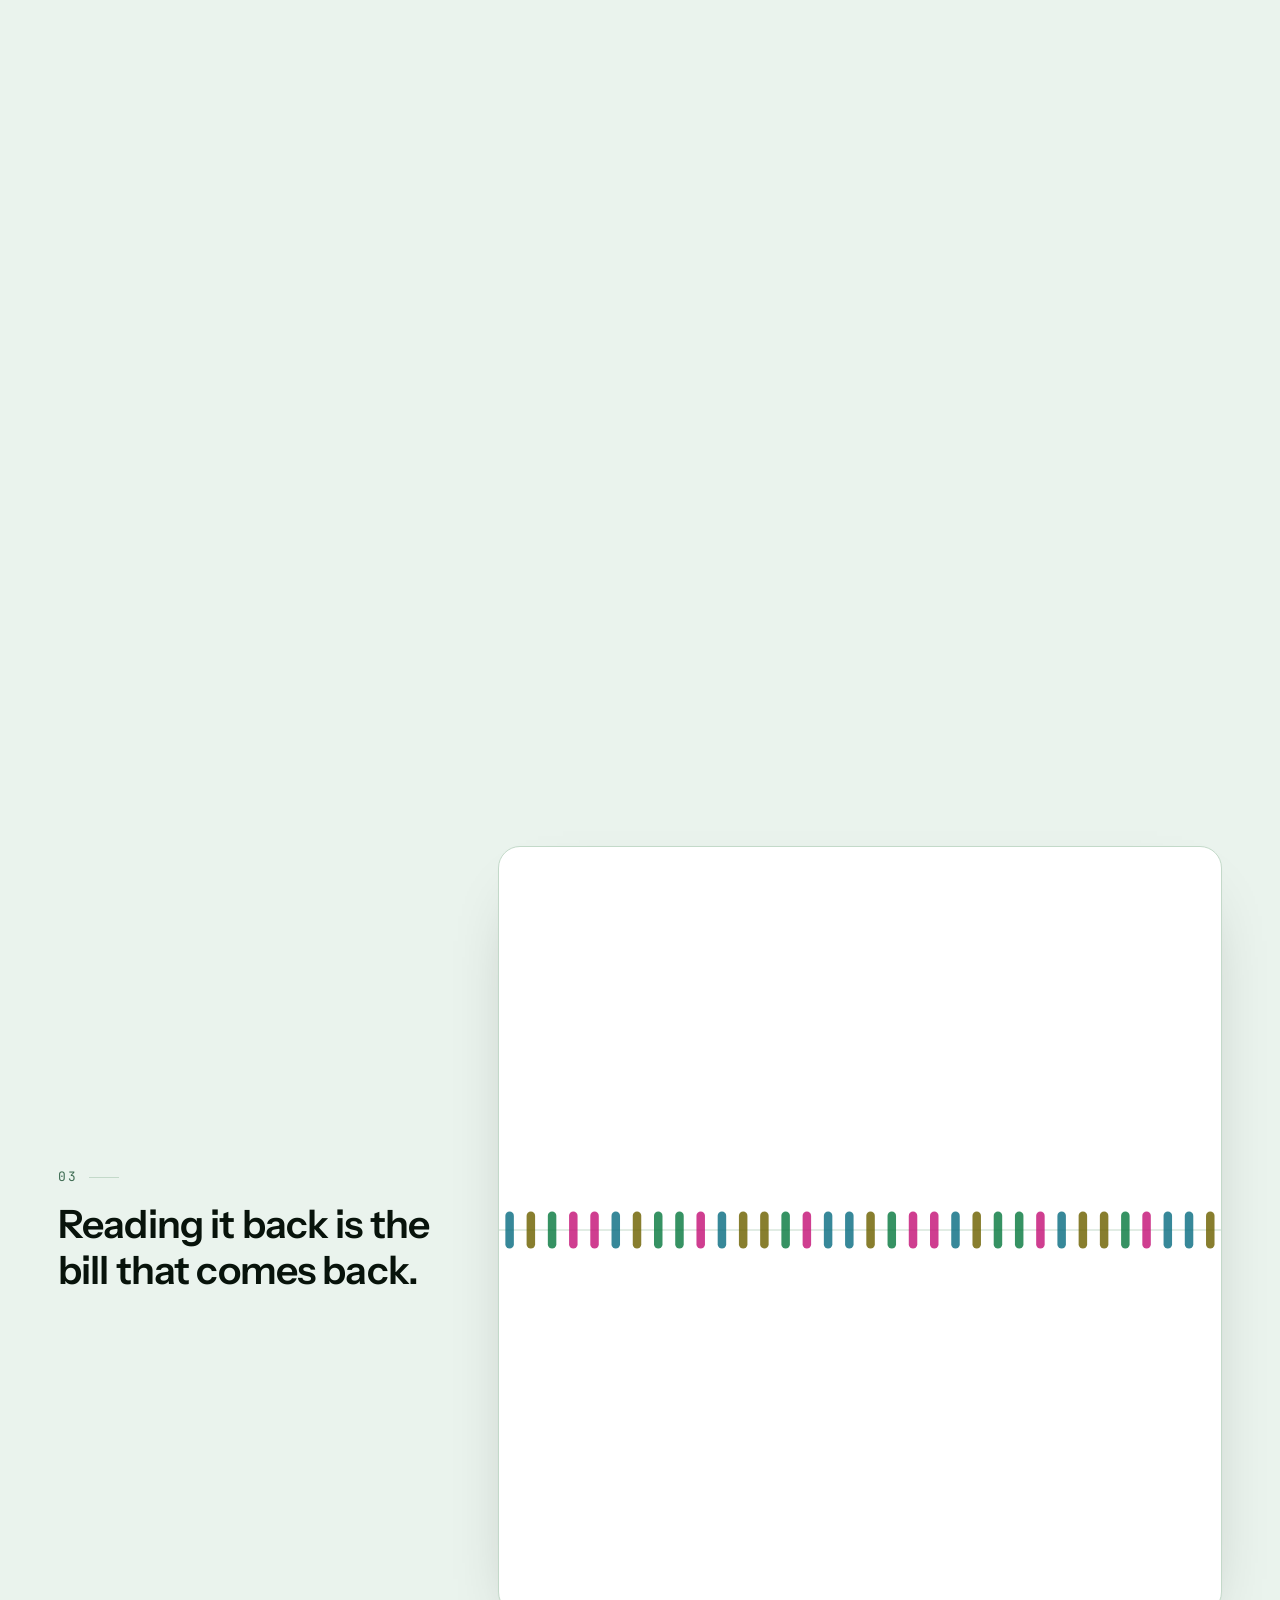
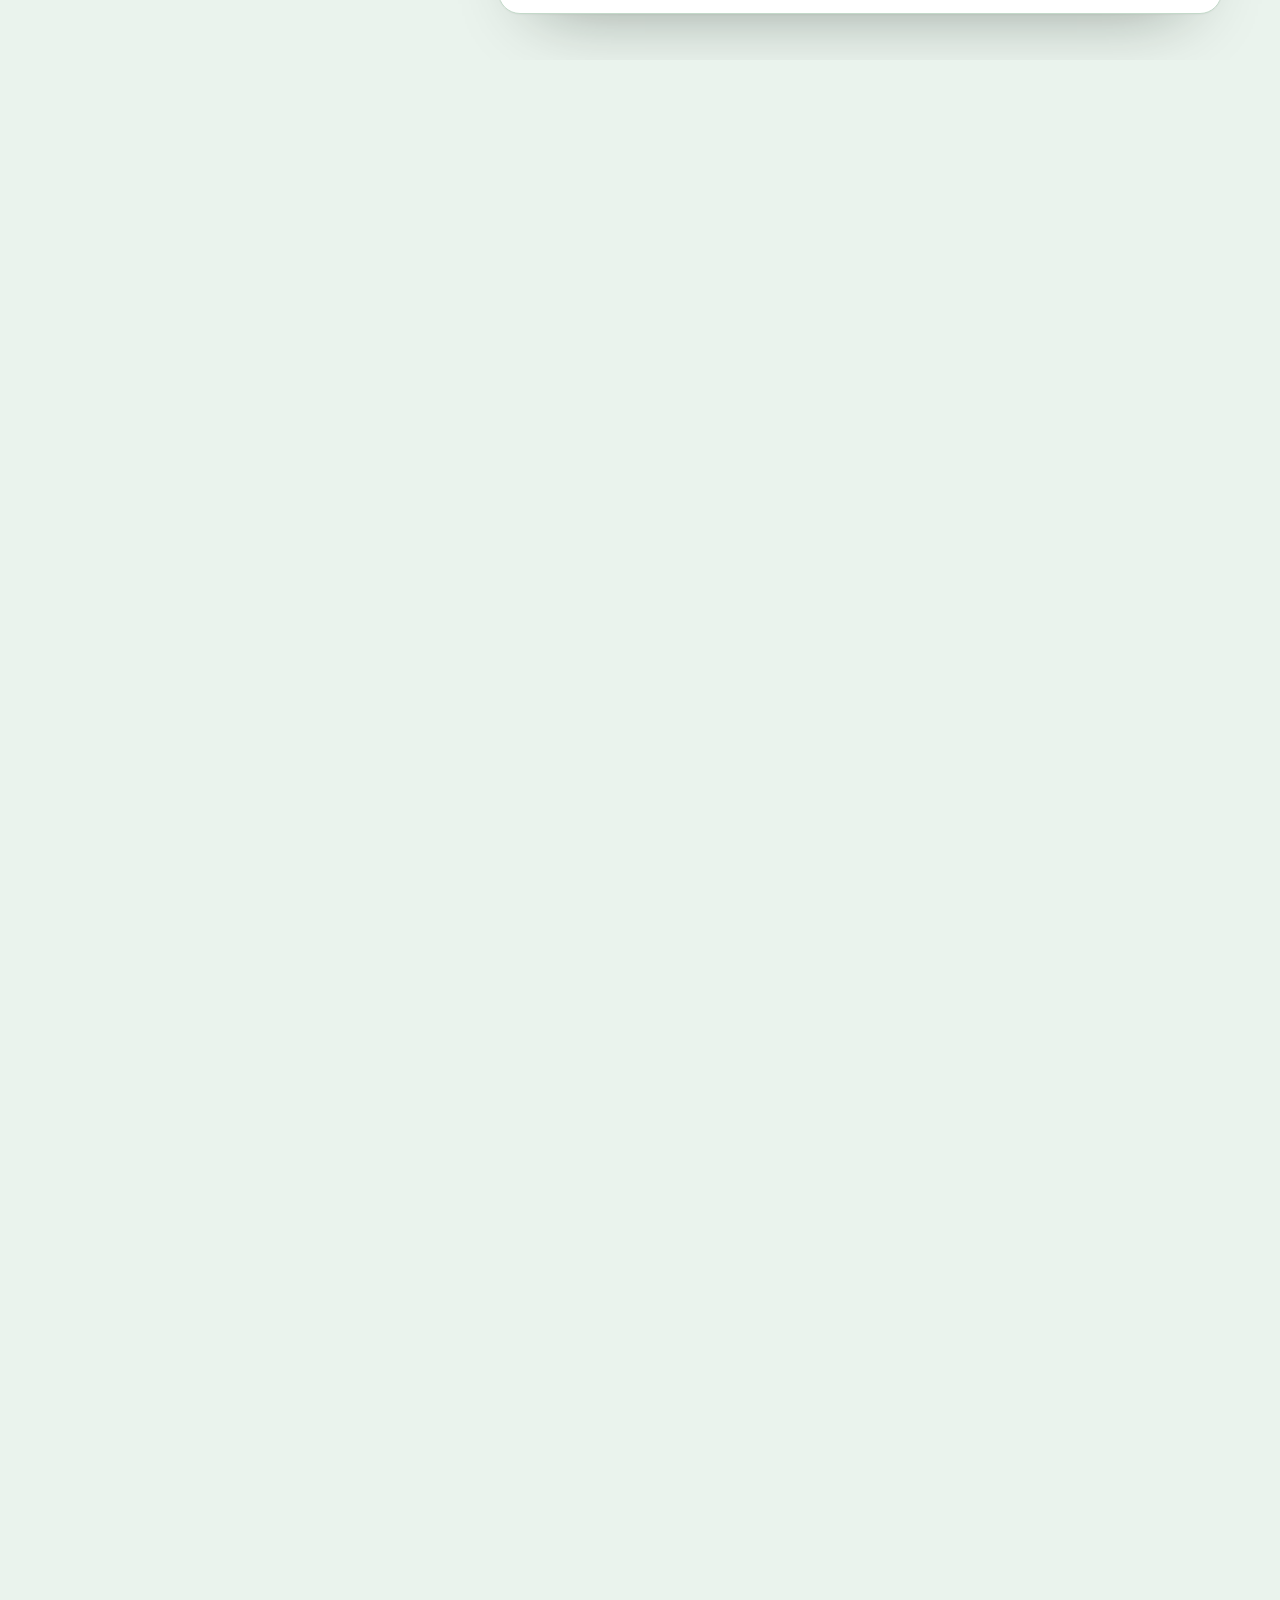
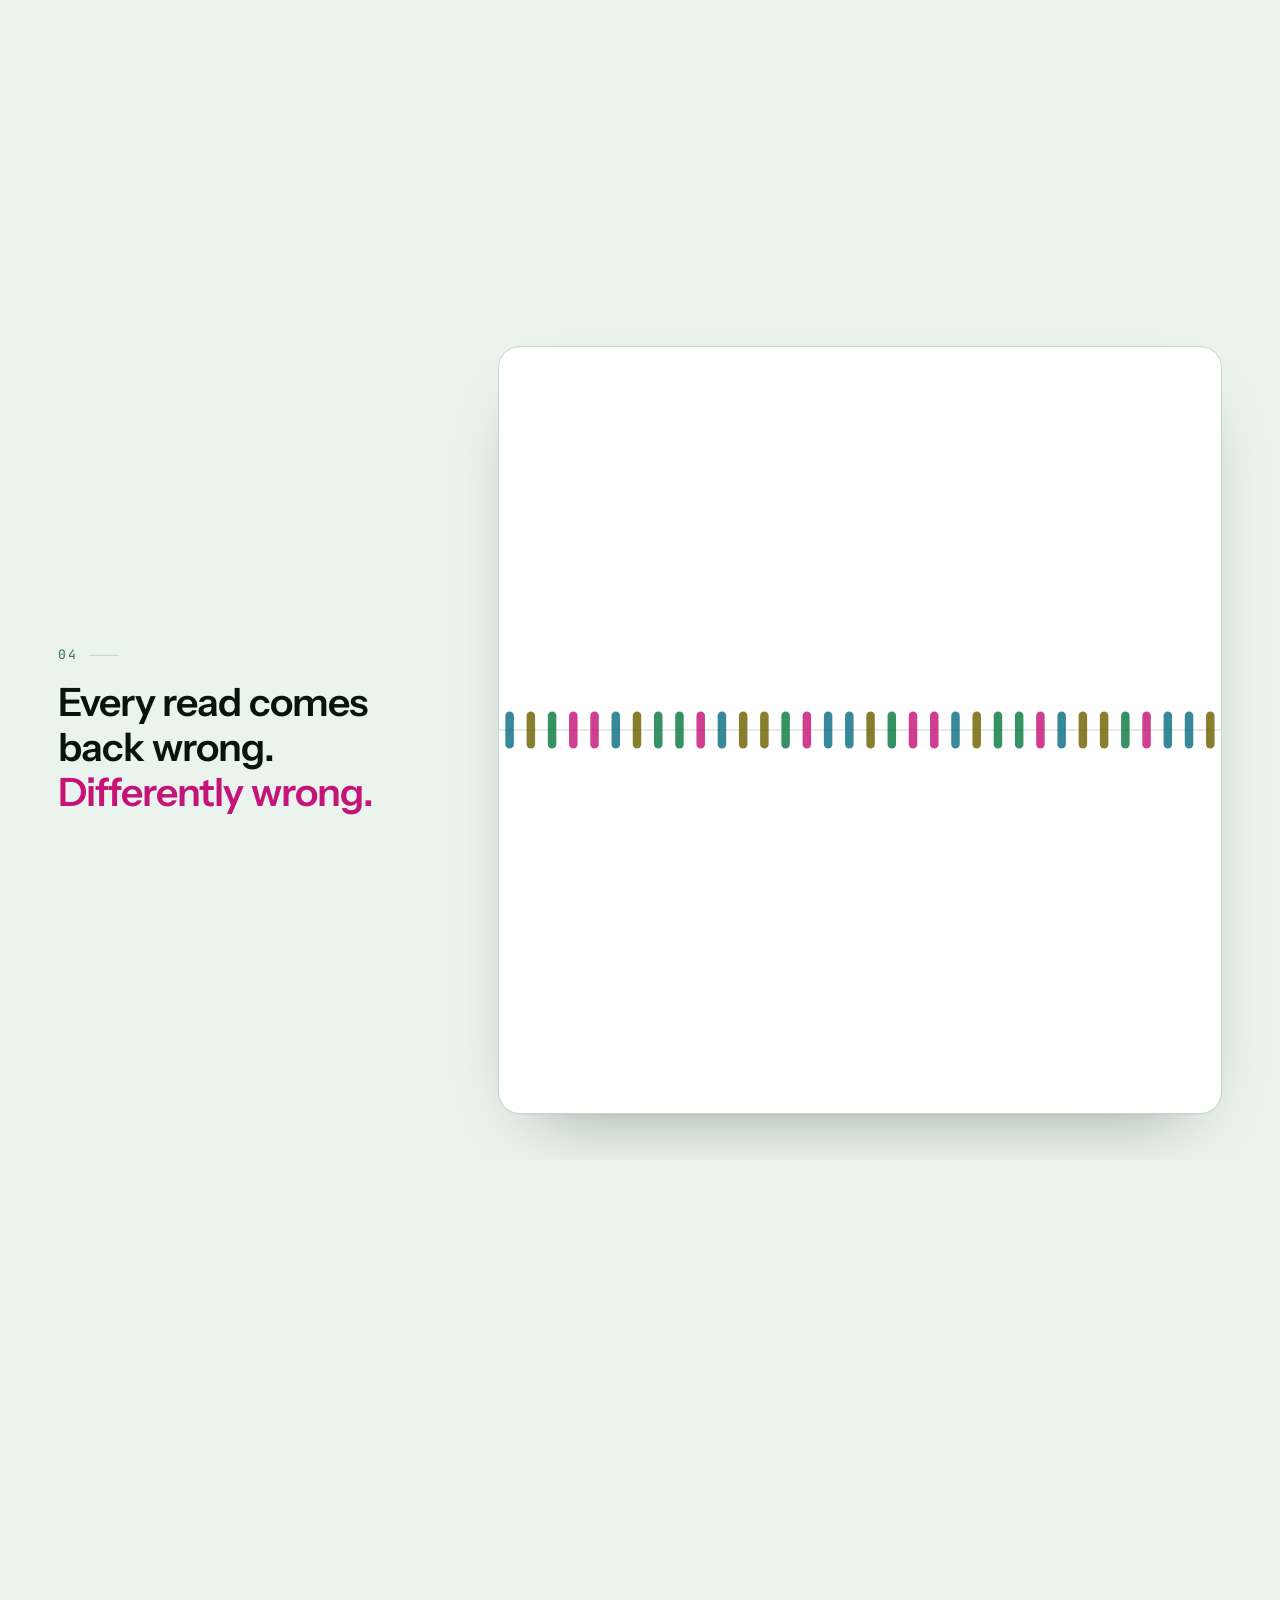
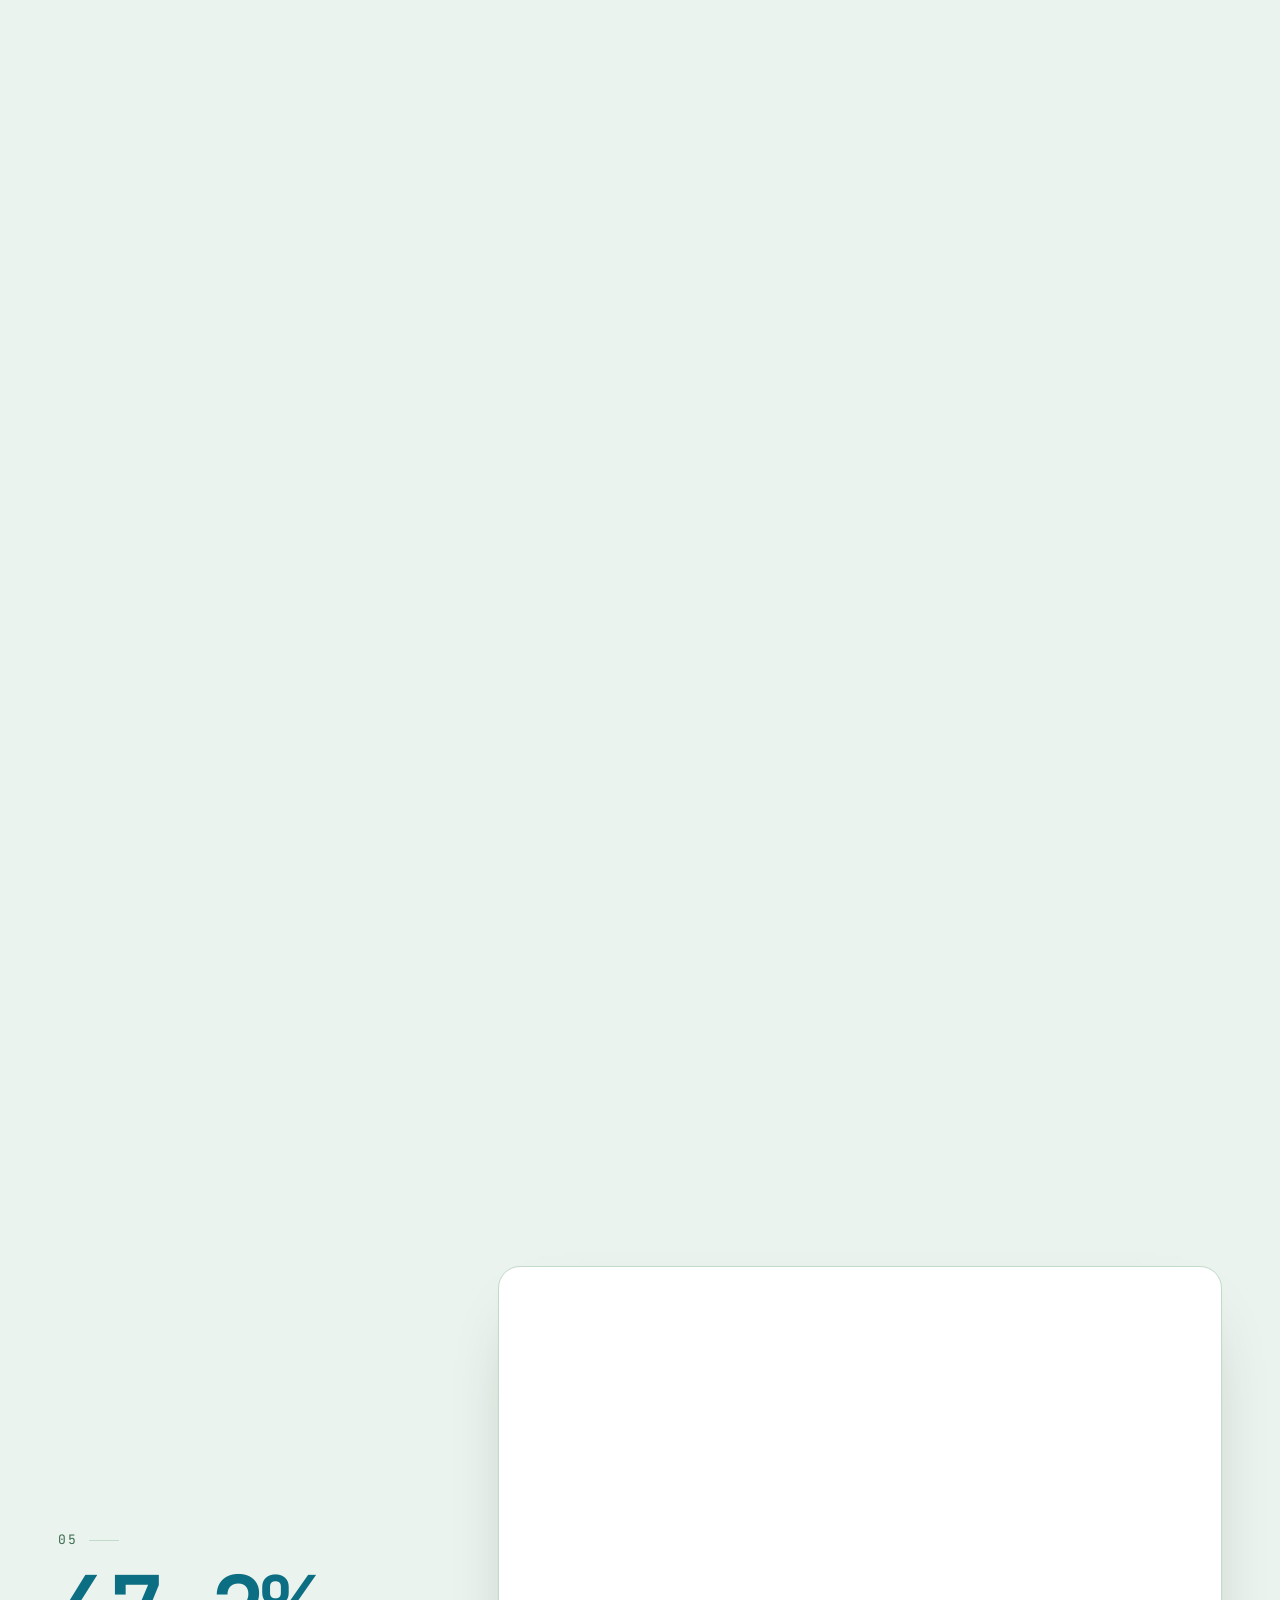
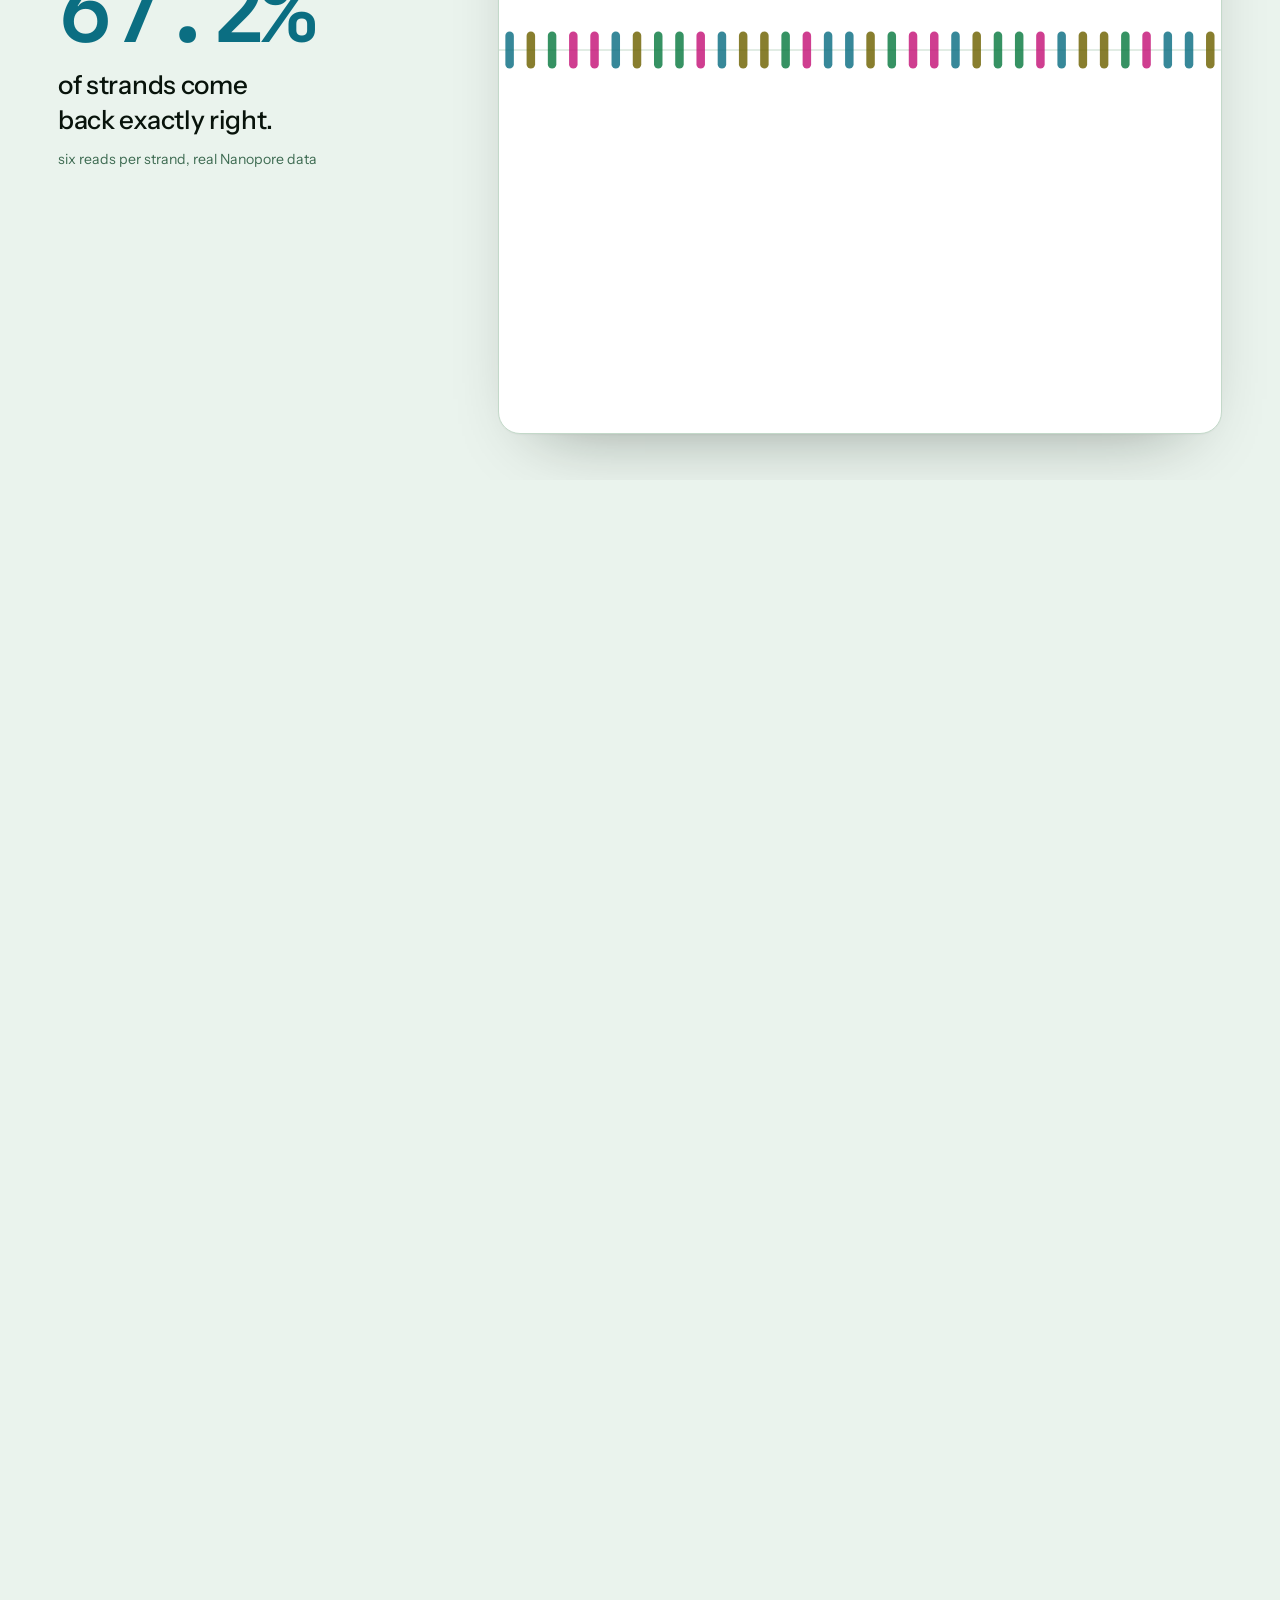
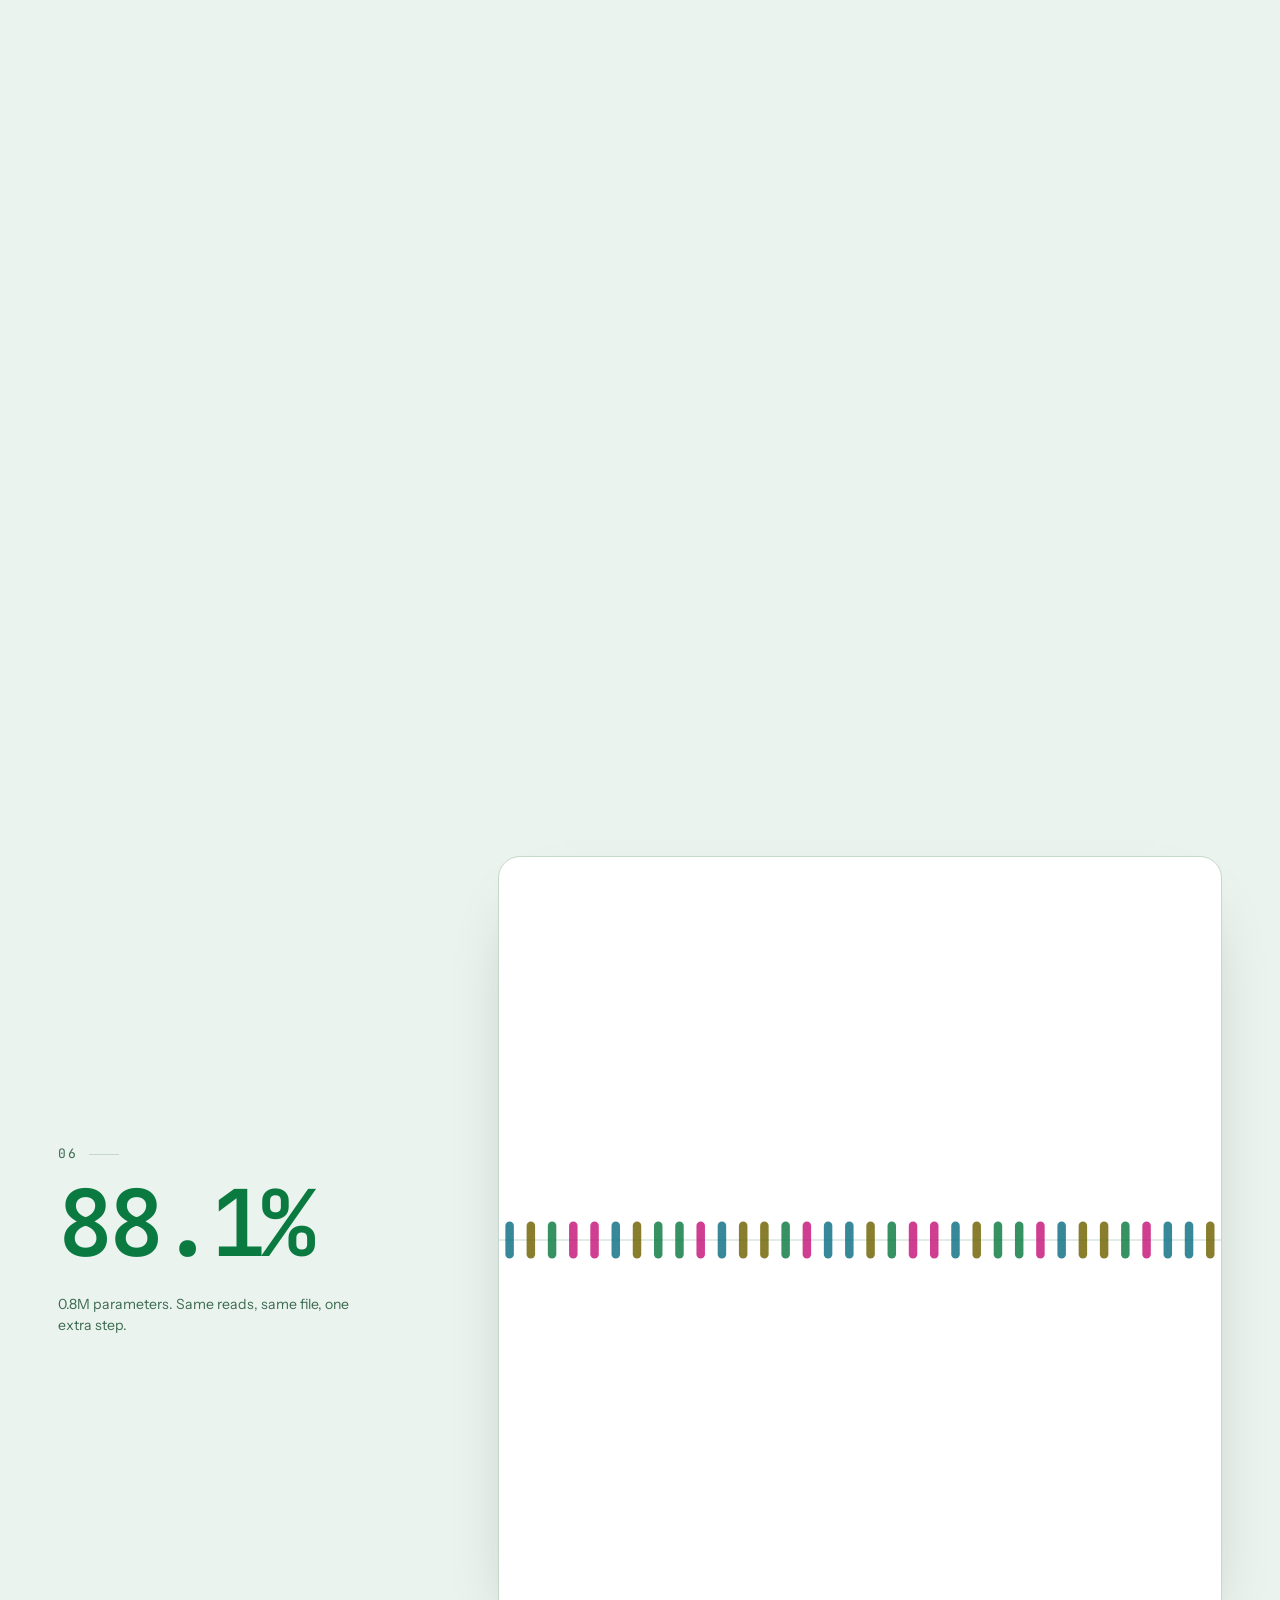
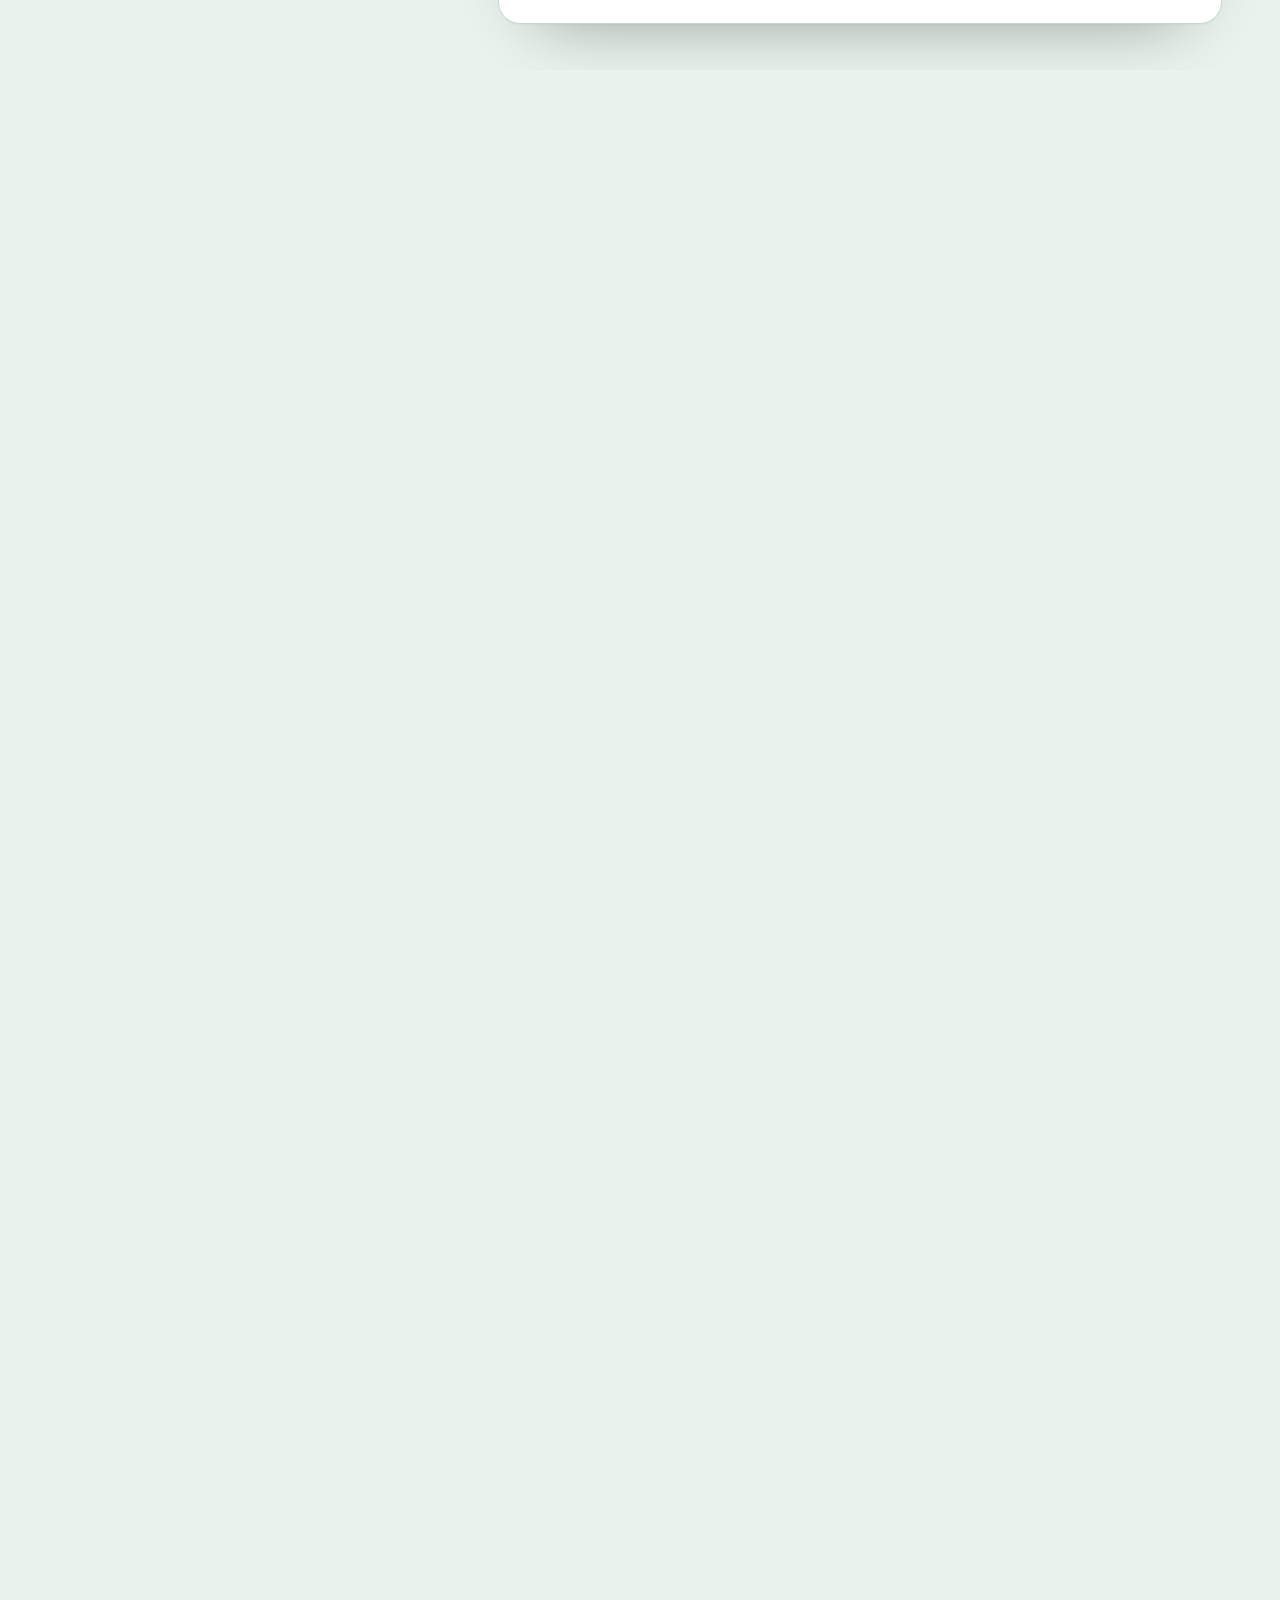
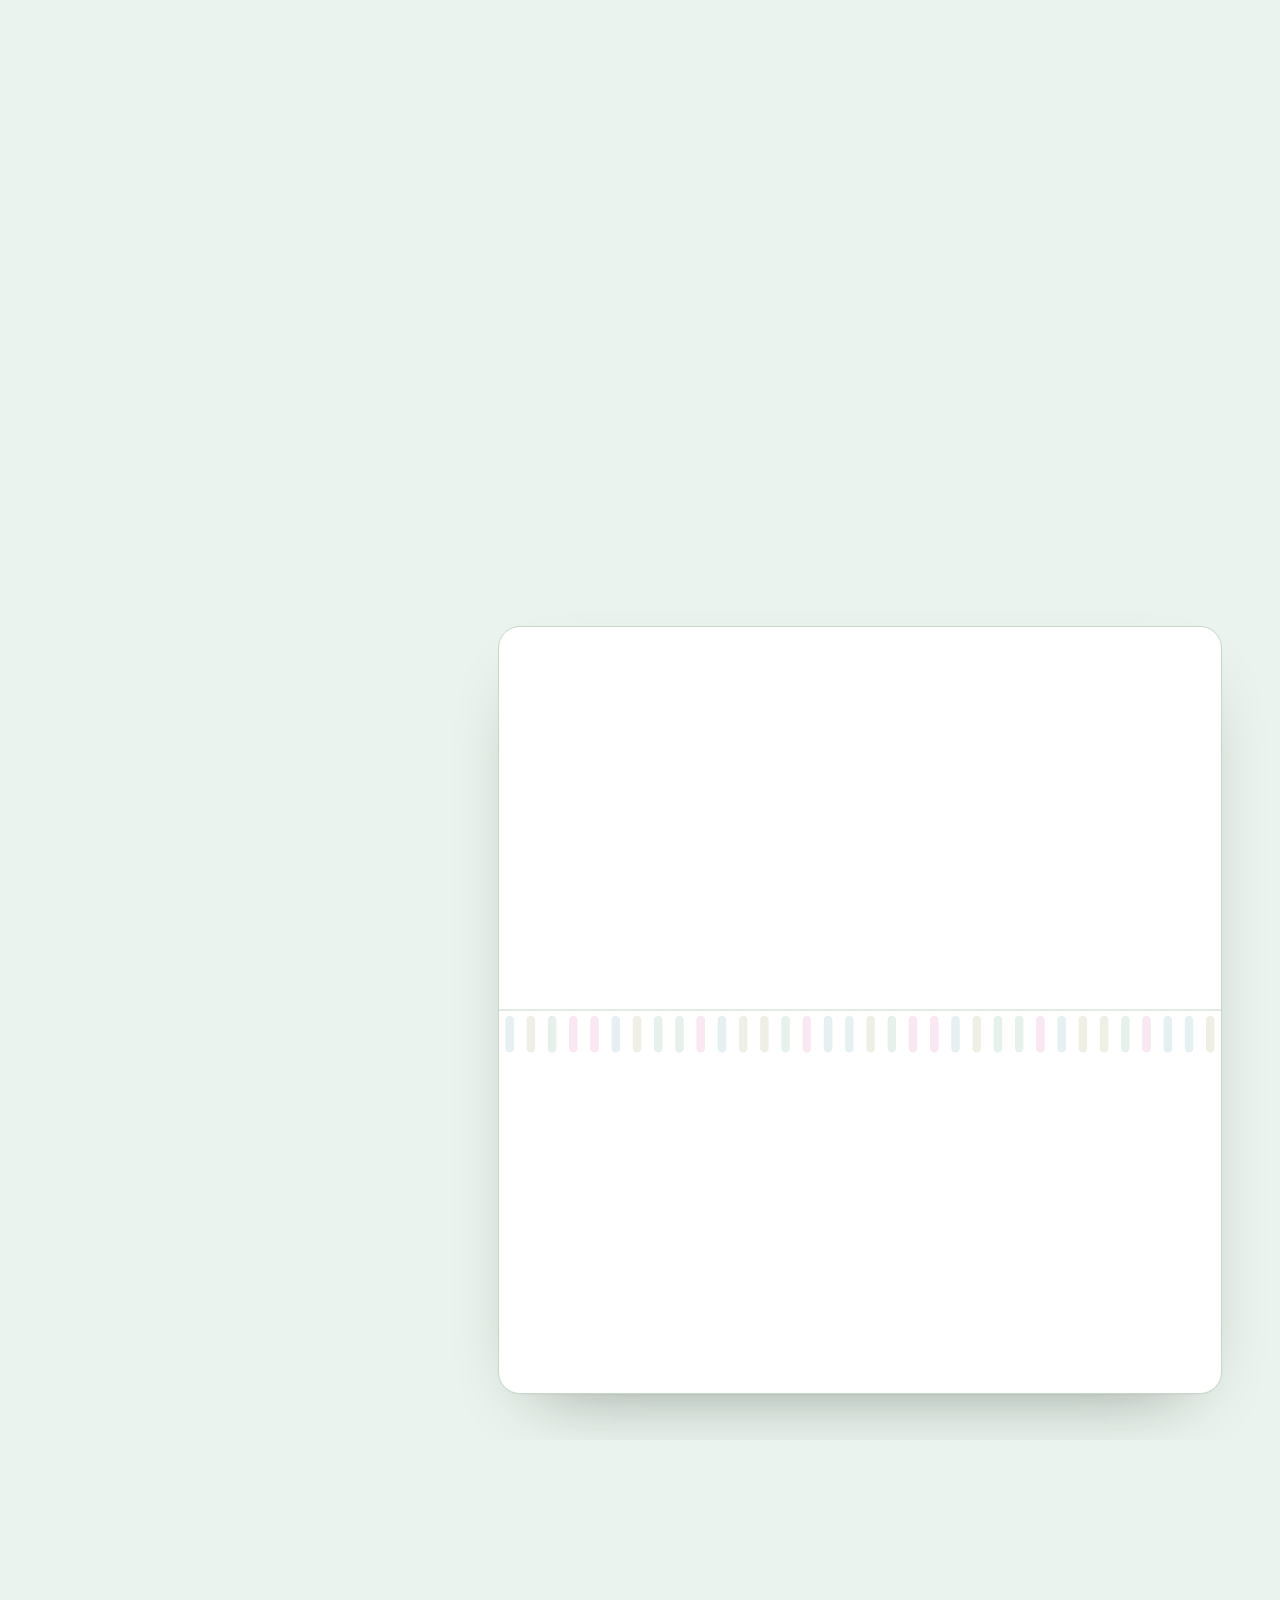
==== commit 6e2a6d69: "site: rebuild the landing page as a ten-scene scrollytelling shell The old page was a wall of prose." ====
--- a/site/index.html
+++ b/site/index.html
@@ -30,352 +30,234 @@
 <link rel="preconnect" href="https://fonts.googleapis.com">
 <link rel="preconnect" href="https://fonts.gstatic.com" crossorigin>
 <link href="https://fonts.googleapis.com/css2?family=Instrument+Sans:wght@400;500;600;700&family=JetBrains+Mono:wght@400;600&display=swap" rel="stylesheet">
+<link rel="preload" href="assets/fonts/InstrumentSans-latin.woff2" as="font" type="font/woff2" crossorigin>
 <link rel="stylesheet" href="styles.css">
+
+<script>
+/* Turn on the pinned, faded layout only when scripting is available, and take it
+   back off if scrolly.js never reports for duty. Without this class the page is a
+   plain, fully legible, top-to-bottom story. */
+(function () {
+  var r = document.documentElement;
+  r.className += ' js';
+  setTimeout(function () {
+    if (!r.dataset.scrollyReady) r.className = r.className.replace(' js', '');
+  }, 1500);
+})();
+</script>
 </head>
 <body>
 
 <a class="skip" href="#main">Skip to content</a>
 
 <header class="top">
-  <div class="wrap">
-    <a class="brand" href="./">
-      <img src="assets/mark.svg" alt="" width="34" height="34">
-      <span>Erbgut</span>
+  <a class="brand" href="./">
+    <img src="assets/mark.svg" alt="" width="28" height="28">
+    <span>Erbgut</span>
+  </a>
+  <nav aria-label="Links">
+    <a href="https://github.com/timarnoldev/hackmit2026">Code</a>
+    <a href="deck/">Deck</a>
+  </nav>
+  <div class="bar" aria-hidden="true"><i data-progress></i></div>
+</header>
+
+<nav class="dots" aria-label="Scenes">
+  <a href="#hero"  aria-label="Scene 1 of 10"><i></i></a>
+  <a href="#write" aria-label="Scene 2 of 10"><i></i></a>
+  <a href="#bill"  aria-label="Scene 3 of 10"><i></i></a>
+  <a href="#noise" aria-label="Scene 4 of 10"><i></i></a>
+  <a href="#vote"  aria-label="Scene 5 of 10"><i></i></a>
+  <a href="#polish" aria-label="Scene 6 of 10"><i></i></a>
+  <a href="#loop"  aria-label="Scene 7 of 10"><i></i></a>
+  <a href="#audit" aria-label="Scene 8 of 10"><i></i></a>
+  <a href="#proof" aria-label="Scene 9 of 10"><i></i></a>
+  <a href="#close" aria-label="Scene 10 of 10"><i></i></a>
+</nav>
+
+<main id="main">
+
+<!-- 1 ─ hero ─────────────────────────────────────────────── the promise -->
+<section class="scene scene--center" id="hero" data-scene="hero" style="--travel:.9">
+  <div class="stage" data-stage>
+    <div class="art" data-art></div>
+    <div class="copy" data-copy>
+      <div class="cb" data-at="0">
+        <p class="idx">01</p>
+        <h1 class="line line--xl">Every DNA coding rule is a hypothesis.</h1>
+        <p class="line line--soft">We measure which ones pay off.</p>
+      </div>
+    </div>
+    <a class="cue" href="#write" data-at="0" data-until=".38">
+      <span>Scroll</span>
+      <svg viewBox="0 0 24 24" fill="none" stroke="currentColor" stroke-width="1.8" stroke-linecap="round" stroke-linejoin="round" aria-hidden="true"><path d="M12 5v14M6 13l6 6 6-6"/></svg>
     </a>
-    <nav aria-label="Sections">
-      <a href="#problem">Problem</a>
-      <a href="#product">What it does</a>
-      <a href="#evidence">Evidence</a>
-      <a href="#moat">Defensibility</a>
-      <a href="#next">What is next</a>
-      <a href="#team">Team</a>
-    </nav>
-  </div>
-</header>
-
-<main id="main">
-
-<!-- ===================================================== 1. Hero -->
-<section class="hero">
-  <div class="wrap">
-    <p class="tagline">Measure the rule. Keep what pays.</p>
-    <h1>Every DNA coding rule is a hypothesis. We measure which ones pay off.</h1>
-    <p class="lead">Erbgut audits the sequence rules and the redundancy a DNA storage pipeline uses, one sequencing channel at a time, then tunes the codec to what the measurement says. Same encoder, same decoder, one fixed recovery target on both sides of every comparison.</p>
-    <p class="gloss">Erbgut is German for the genetic material an organism inherits and passes on. The repository name is Adaptive DNA Codec.</p>
-
-    <div class="claim">
-      <span class="big">88.1%<small> against 67.2%</small></span>
-      <p>Share of strands reconstructed exactly at six reads per strand, our decoder against the classic majority vote, on 1,996 real Nanopore clusters that no training, tuning or calibration step ever touched. Mean over 20 independent read draws, spread ±0.5 and ±0.8 points. It more than halves the failures, from 32.8% to 11.9%.</p>
-    </div>
-
-    <div class="cta">
-      <a class="btn btn-primary" href="https://github.com/timarnoldev/hackmit2026">
-        <svg width="18" height="18" viewBox="0 0 16 16" fill="currentColor" aria-hidden="true"><path d="M8 0C3.58 0 0 3.58 0 8c0 3.54 2.29 6.53 5.47 7.59.4.07.55-.17.55-.38 0-.19-.01-.82-.01-1.49-2.01.37-2.53-.49-2.69-.94-.09-.23-.48-.94-.82-1.13-.28-.15-.68-.52-.01-.53.63-.01 1.08.58 1.23.82.72 1.21 1.87.87 2.33.66.07-.52.28-.87.51-1.07-1.78-.2-3.64-.89-3.64-3.95 0-.87.31-1.59.82-2.15-.08-.2-.36-1.02.08-2.12 0 0 .67-.21 2.2.82a7.4 7.4 0 0 1 2-.27c.68 0 1.36.09 2 .27 1.53-1.04 2.2-.82 2.2-.82.44 1.1.16 1.92.08 2.12.51.56.82 1.27.82 2.15 0 3.07-1.87 3.75-3.65 3.95.29.25.54.73.54 1.48 0 1.07-.01 1.93-.01 2.2 0 .21.15.46.55.38A8.01 8.01 0 0 0 16 8c0-4.42-3.58-8-8-8Z"/></svg>
-        Read the code on GitHub
-      </a>
-      <a class="btn btn-ghost" href="deck/">
-        <svg width="18" height="18" viewBox="0 0 24 24" fill="none" stroke="currentColor" stroke-width="2" stroke-linecap="round" stroke-linejoin="round" aria-hidden="true"><rect x="3" y="4" width="18" height="13" rx="2"/><path d="M8 21h8M12 17v4"/></svg>
-        Open the pitch deck
-      </a>
-    </div>
-
-    <div class="strip">
-      <div>
-        <div class="n">1 of 2</div>
-        <div class="d">Each of the two standard sequence rules pays off on exactly one of the two channels we measured, and does nothing on the other. Nobody measures that today.</div>
-      </div>
-      <div>
-        <div class="n">&minus;4.2 pts</div>
-        <div class="d">Strand failures on Nanopore at six reads when the encoder picks candidates with a learned risk model instead of the hand rules. Survives a structurally different second simulator.</div>
-      </div>
-      <div>
-        <div class="n">0.8M</div>
-        <div class="d">Parameters in the decoder, matching a fine-tuned 100M-parameter published model at four, six and ten reads, after 13 minutes of training on one machine.</div>
-      </div>
-      <div>
-        <div class="n">170 ms</div>
-        <div class="d">To decode one strand on a 50 dollar ESP32-S3 microcontroller. No published trace reconstruction system runs on a chip that small.</div>
-      </div>
-    </div>
-  </div>
-</section>
-
-<!-- ===================================================== 2. Problem -->
-<section id="problem" class="alt">
-  <div class="wrap prose">
-    <p class="kicker">The problem</p>
-    <div class="intro">
-      <h2>Writing DNA keeps getting cheaper. Reading it is the bill that comes back.</h2>
-    </div>
-
-    <div class="cards two">
-      <div class="card">
-        <h3>The medium is real, and the industry is organised</h3>
-        <p>Archival demand keeps growing. IDC forecast in 2018 that the global datasphere would grow from 33 zettabytes in 2018 to <b>175 zettabytes by 2025</b>, and that more than 22 zettabytes of storage capacity would have to ship across all media types in between (<a href="https://www.seagate.com/files/www-content/our-story/trends/files/idc-seagate-dataage-whitepaper.pdf">IDC and Seagate, <cite>The Digitization of the World</cite>, November 2018</a>).</p>
-        <p>DNA is no longer only an academic idea. The DNA storage industry now runs as a <a href="https://www.snia.org/groups/snia-dna-technology-affiliate">SNIA Technology Affiliate</a> and has published interoperability specifications, <a href="https://www.snia.org/sites/default/files/technical-work/dna/release/DNA%20Data%20Storage%20Sector%20Zero%20v1.0.pdf">Sector Zero</a> and <a href="https://www.snia.org/sites/default/files/technical-work/dna/release/DNA%20Data%20Storage%20Sector%20One%20v1.0.pdf">Sector One</a>, which is what a field does when it expects products.</p>
-        <p>Writing is still the gating cost, and it is the one everyone is attacking. Array synthesis was <b>estimated at about $0.0001 per base in 2019</b>, which the authors put at roughly $800 million per terabyte, seven to eight orders of magnitude above tape (Carlson's estimate, reported in Ceze, Nivala and Strauss, <a href="https://www.nature.com/articles/s41576-019-0125-3"><cite>Molecular digital data storage using DNA</cite></a>, Nature Reviews Genetics, 2019). Array synthesis already sits two to four orders of magnitude below column synthesis (<a href="https://pmc.ncbi.nlm.nih.gov/articles/PMC7098426/">Kosuri and Church, Nature Methods, 2014</a>).</p>
-      </div>
-      <div class="card">
-        <h3>Reading is the bill that comes back</h3>
-        <p>Sequencing has fallen further and faster than almost anything in computing. NHGRI's cost accounting puts the price of producing one megabase of sequence at <b>$0.0058 as of its May 2022 data point</b>, against $5,292.39 in September 2001 (<a href="https://www.genome.gov/about-genomics/fact-sheets/DNA-Sequencing-Costs-Data">NHGRI, <cite>DNA Sequencing Costs: Data</cite></a>, figures in the <a href="https://www.genome.gov/sites/default/files/media/files/2023-05/Sequencing_Cost_Data_Table_May2022.xls">May 2022 data table</a>).</p>
-        <p>You still pay it every time you read, and you pay it per read, not per strand. The DNA Data Storage Alliance derives a sequencing cost of <b>$800 to $1,500 per gigabyte</b> of stored data, and its own footnote states the assumption behind it: <b>10x read coverage</b>, that is ten reads of every fragment, so that none is missed (<a href="https://dnastoragealliance.org/wp-content/uploads/2021/06/DNA-Data-Storage-Alliance-An-Introduction-to-DNA-Data-Storage.pdf"><cite>An Introduction to DNA Data Storage</cite></a>, June 2021). The same document notes that sequencing cost is what gates archival use, because archives get read.</p>
-        <p>Published experiments show the same multiplier in practice. Organick and colleagues recovered files at a <b>mean sequencing coverage of 35x</b> with about ten physical copies of each sequence, and wrote plainly that increasing sequencing coverage significantly increases the cost of recovery (<a href="https://www.nature.com/articles/s41467-020-14319-8"><cite>Probing the physical limits of reliable DNA data retrieval</cite></a>, Nature Communications, 2020).</p>
-      </div>
-    </div>
-
-    <div class="cards two" style="margin-top:18px">
-      <div class="card">
-        <h3>The rules are folklore</h3>
-        <p>To survive that noise, pipelines follow rules that were chosen once, copied between papers, and then applied to every sequencing channel: no run of the same letter longer than three, GC content between 40 and 60%, a fixed amount of redundancy, often 30% extra strands. Nanopore and Illumina fail in very different ways, and the rules do not distinguish between them.</p>
-        <p><b>Every rule costs something.</b> A rule that rejects candidate strands costs density or reads. Redundancy costs strands you have to synthesize. If a rule does not reduce failures on your channel, you are paying for it and getting nothing back.</p>
-      </div>
-      <div class="card">
-        <h3>What we sell, mechanically</h3>
-        <p>Notice what the Alliance's dollar figure actually rests on. It is a cost per gigabyte <em>at an assumed coverage</em>. Coverage is the multiplier, and it is set by how many reads your codec and decoder need before the file comes back intact. That quantity, <b>reads per strand at the recovery target</b>, is what Erbgut optimises, at a fixed density, with the decoder held constant so the improvement cannot come from anywhere else.</p>
-        <p>The same measurement also produces the opposite answer when it is true. If the hand rules are already near optimal on a channel, the audit says so, with numbers instead of assumption.</p>
-      </div>
-    </div>
-
-    <div class="table-card" style="margin-top:26px">
-      <div class="table-scroll">
-        <table>
-          <caption>The three settings every DNA storage pipeline fixes by hand, and what each one costs. Sources: <a href="https://github.com/timarnoldev/hackmit2026/blob/main/README.md">README</a>, <a href="https://github.com/timarnoldev/hackmit2026/blob/main/marketing/ONE_PAGER.md">one pager</a>.</caption>
-          <thead>
-            <tr><th scope="col">Setting</th><th scope="col">The usual value</th><th scope="col">What it costs</th></tr>
-          </thead>
-          <tbody>
-            <tr><td>Longest run of one letter</td><td class="num">at most 3</td><td>Rejects candidate strands, so the encoder has fewer to choose from</td></tr>
-            <tr><td>GC content</td><td class="num">40 to 60%</td><td>Rejects candidate strands, so the encoder has fewer to choose from</td></tr>
-            <tr><td>Redundancy</td><td class="num">0.3</td><td>30% more strands to synthesize, on every channel, whether it needs them or not</td></tr>
-          </tbody>
-        </table>
-      </div>
-    </div>
-  </div>
-</section>
-
-<!-- ===================================================== 3. What it does -->
-<section id="product">
-  <div class="wrap prose">
-    <p class="kicker">What we built</p>
-    <div class="intro">
-      <h2>Two tiers, one fixed target</h2>
-      <p>Every setting is judged the same way: a fixed 20 KB file has to come back exactly in all 300 held-out trials. Then we count the reads per strand and the bits per base it took. The encoder and the decoder never change between the two sides of a comparison. Only the rules, the redundancy and the choice of candidate strands do.</p>
-    </div>
-
-    <div class="cards two">
-      <article class="card">
-        <span class="tier-no">Tier 1</span>
-        <h3>Rule audit</h3>
-        <p>Switch each rule off, one at a time, on one channel. Measure the reads per strand and bits per base needed to hit the recovery target. Tune the redundancy the same way. Keep only what pays off. This is the tool's main output, and it is a verdict per rule and per channel.</p>
-        <p><b>The result we did not expect:</b> the homopolymer rule pays off on Nanopore and does nothing on Illumina. The GC rule does the exact opposite. Both rules are applied to both channels today.</p>
-      </article>
-      <article class="card">
-        <span class="tier-no">Tier 2</span>
-        <h3>Learned selection</h3>
-        <p>A Fountain encoder can write the same data as many different strands at no cost in density. A small CNN, trained only on where the decoder actually failed on this channel, scores the candidates, and the encoder keeps the safest one.</p>
-        <p>On Nanopore at six reads per strand this cuts strand failures from <b>51.96% to 48.01%</b>, a difference of <b>3.95 points</b> (95% confidence interval 4.18 to 3.72 points), measured on paired held-out trials with the same decoder on both sides. On Illumina the difference is about zero, which is the correct answer: that channel does not fail on sequence grounds.</p>
-        <p><b>It found the hand rule by itself, then corrected it.</b> Probed afterwards, the model's risk barely moves for runs of up to four identical letters and then climbs steeply, so it puts the danger line at five where the standard rule puts it at three. It rates G and C runs as more dangerous than A and T runs, which no standard rule distinguishes. And it is alarmed by the contexts where the channel <em>deletes</em> a letter and relaxed about the ones where it merely <em>substitutes</em> one, because voting across reads repairs a substitution and a deletion shifts everything after it. It did not learn where errors happen. It learned where errors are fatal.</p>
-      </article>
-    </div>
-
-    <div class="table-card" style="margin-top:26px">
-      <div class="table-scroll">
-        <table>
-          <caption>The rule audit, re-measured at three seed blocks by 300 held-out trials each. Lower reads per strand is better. Source: <a href="https://github.com/timarnoldev/hackmit2026/blob/main/docs/NUMBERS.md">docs/NUMBERS.md</a>, section 5.</caption>
-          <thead>
-            <tr><th scope="col">Rule</th><th scope="col">Nanopore</th><th scope="col">Illumina</th></tr>
-          </thead>
-          <tbody>
-            <tr>
-              <th scope="row">Max 3 identical letters in a row</th>
-              <td><span class="pill pays"><span class="sym" aria-hidden="true">&check;</span> Pays off</span><br><span class="mono muted" style="font-size:14.5px">19.5 reads with it, 24.5 without</span></td>
-              <td><span class="pill flat"><span class="sym" aria-hidden="true">&asymp;</span> No measurable benefit</span><br><span class="mono muted" style="font-size:14.5px">3.0 with it, 2.5 without</span></td>
-            </tr>
-            <tr>
-              <th scope="row">GC content between 40 and 60%</th>
-              <td><span class="pill flat"><span class="sym" aria-hidden="true">&asymp;</span> No measurable benefit</span><br><span class="mono muted" style="font-size:14.5px">19.5 with it, 20.0 without</span></td>
-              <td><span class="pill pays"><span class="sym" aria-hidden="true">&check;</span> Pays off</span><br><span class="mono muted" style="font-size:14.5px">3.0 reads with it, 4.0 without</span></td>
-            </tr>
-            <tr>
-              <th scope="row">Redundancy, default against tuned</th>
-              <td><span class="pill pays"><span class="sym" aria-hidden="true">&check;</span> Tuning pays off</span><br><span class="mono muted" style="font-size:14.5px">19.5 reads down to 5.5</span></td>
-              <td><span class="pill pays"><span class="sym" aria-hidden="true">&check;</span> Tuning pays off</span><br><span class="mono muted" style="font-size:14.5px">1.20 up to 1.50 bits per base</span></td>
-            </tr>
-          </tbody>
-        </table>
-      </div>
-    </div>
-
-    <p class="plain-note"><b>Read the redundancy row honestly.</b> On Nanopore the tuned codec reaches the target at 5.5 reads per strand instead of 19.5, but it gets there at 0.64 bits per base against the default's 1.202, so it is buying reads with density. That is a real trade and a useful one when sequencing is the recurring cost, but it is not a free lunch, and we do not present it as one. On Illumina the trade runs the other way: same read budget, more data per base.</p>
-  </div>
-</section>
-
-<!-- ===================================================== 4. Evidence -->
-<section id="evidence" class="alt">
-  <div class="wrap prose">
-    <p class="kicker">Evidence</p>
-    <div class="intro">
-      <h2>Built so that we cannot fool ourselves</h2>
-      <p>We have no wet lab. Everything is measured on a channel simulator calibrated on real sequencing reads, and checked back against real held-out reads. The evidence design was fixed before any run, and every comparison isolates one change.</p>
-    </div>
-
-    <div class="evidence">
-      <div>
-        <h3>The simulator lands on reality</h3>
-        <p>Same decoder, same held-out clusters, real reads against simulated reads of the same references. Within about three points everywhere, and where it deviates it is slightly harder than reality, not easier. Calibration used train data only.</p>
-        <div class="table-scroll" style="margin-top:14px">
-          <table style="min-width:380px">
-            <thead><tr><th scope="col">Reads per strand</th><th scope="col" class="num">2</th><th scope="col" class="num">4</th><th scope="col" class="num">6</th><th scope="col" class="num">10</th><th scope="col" class="num">16</th></tr></thead>
-            <tbody>
-              <tr><th scope="row">Real reads</th><td class="num">4.9%</td><td class="num">39.8%</td><td class="num">66.5%</td><td class="num">84.5%</td><td class="num">90.1%</td></tr>
-              <tr><th scope="row">Calibrated simulator</th><td class="num">3.6%</td><td class="num">40.3%</td><td class="num">63.7%</td><td class="num">83.0%</td><td class="num">90.3%</td></tr>
-            </tbody>
-          </table>
+  </div>
+</section>
+
+<!-- 2 ─ write ───────────────────────────────────────── a file becomes DNA -->
+<section class="scene" id="write" data-scene="write" style="--travel:1.5">
+  <div class="stage" data-stage>
+    <div class="art" data-art></div>
+    <div class="copy" data-copy>
+      <div class="cb" data-at=".12">
+        <p class="idx">02</p>
+        <p class="line">A file becomes DNA.</p>
+      </div>
+    </div>
+  </div>
+</section>
+
+<!-- 3 ─ bill ──────────────────────────────────────────── the recurring cost -->
+<section class="scene" id="bill" data-scene="bill" style="--travel:2">
+  <div class="stage" data-stage>
+    <div class="art" data-art></div>
+    <div class="copy" data-copy>
+      <div class="cb" data-at=".1">
+        <p class="idx">03</p>
+        <p class="line line--soft">Writing it is once.</p>
+      </div>
+      <div class="cb" data-at=".45">
+        <p class="idx">03</p>
+        <p class="line">Reading it back is the bill that comes back.</p>
+      </div>
+    </div>
+  </div>
+</section>
+
+<!-- 4 ─ noise ────────────────────────────────────── why reading is expensive -->
+<section class="scene" id="noise" data-scene="noise" style="--travel:1.8">
+  <div class="stage" data-stage>
+    <div class="art" data-art></div>
+    <div class="copy" data-copy>
+      <div class="cb" data-at=".14">
+        <p class="idx">04</p>
+        <p class="line">Every read comes back wrong. <span class="hl-cost">Differently wrong.</span></p>
+      </div>
+    </div>
+  </div>
+</section>
+
+<!-- 5 ─ vote ───────────────────────────────────────────────── the classic fix -->
+<section class="scene" id="vote" data-scene="vote" style="--travel:2.1">
+  <div class="stage" data-stage>
+    <div class="art" data-art></div>
+    <div class="copy" data-copy>
+      <div class="cb" data-at=".12">
+        <p class="idx">05</p>
+        <p class="line">The field's answer: read more, take a vote.</p>
+      </div>
+      <div class="cb" data-at=".52">
+        <p class="idx">05</p>
+        <p class="num num--audit">67.2%</p>
+        <p class="line line--sm">of strands come back exactly right.</p>
+        <p class="cap">six reads per strand, real Nanopore data</p>
+      </div>
+    </div>
+  </div>
+</section>
+
+<!-- 6 ─ polish ──────────────────────────────────────────────── the money beat -->
+<section class="scene" id="polish" data-scene="polish" style="--travel:2.3">
+  <div class="stage" data-stage>
+    <div class="art" data-art></div>
+    <div class="copy" data-copy>
+      <div class="cb" data-at=".12">
+        <p class="idx">06</p>
+        <p class="line">A small model learned what voting cannot fix.</p>
+      </div>
+      <div class="cb" data-at=".52">
+        <p class="idx">06</p>
+        <p class="num num--gain">88.1%</p>
+        <p class="cap">0.8M parameters. Same reads, same file, one extra step.</p>
+      </div>
+    </div>
+  </div>
+</section>
+
+<!-- 7 ─ loop ────────────────────────────────────── the part nobody else does -->
+<section class="scene" id="loop" data-scene="loop" style="--travel:2.1">
+  <div class="stage" data-stage>
+    <div class="art" data-art></div>
+    <div class="copy" data-copy>
+      <div class="cb" data-at=".1">
+        <p class="idx">07</p>
+        <p class="line line--soft">Then we turn it around.</p>
+      </div>
+      <div class="cb" data-at=".48">
+        <p class="idx">07</p>
+        <p class="line">The failures teach the encoder what to avoid.</p>
+      </div>
+    </div>
+  </div>
+</section>
+
+<!-- 8 ─ audit ──────────────────────────────────────────────────── the product -->
+<section class="scene" id="audit" data-scene="audit" style="--travel:2.3">
+  <div class="stage" data-stage>
+    <div class="art" data-art></div>
+    <div class="copy" data-copy>
+      <div class="cb" data-at=".1">
+        <p class="idx">08</p>
+        <p class="line">Every rule, measured on your channel.</p>
+      </div>
+      <div class="cb" data-at=".62">
+        <p class="idx">08</p>
+        <p class="line line--sm">Each standard rule pays off on exactly one channel. <span class="hl-audit">Nobody measures that today.</span></p>
+      </div>
+    </div>
+  </div>
+</section>
+
+<!-- 9 ─ proof ─────────────────────────────────────────────────── the receipts -->
+<section class="scene scene--center" id="proof" data-scene="proof" style="--travel:1.8">
+  <div class="stage" data-stage>
+    <div class="art" data-art></div>
+    <div class="copy copy--flow" data-copy>
+      <p class="idx idx--flow" data-at="0" data-hold>09</p>
+      <div class="stats">
+        <div class="stat" data-at=".1" data-hold>
+          <p class="num num--gain">88.1%</p>
+          <p class="stat-b">against 67.2%</p>
+          <p class="cap">exact strands at six reads, on 1,996 held-out real clusters</p>
         </div>
-      </div>
-
-      <div>
-        <h3>Held-out means held out</h3>
-        <p>Every seed used for training, tuning or choosing a setting comes from a separate train pool. The real data split is fixed in code: every fifth cluster, 1,996 of 10,000, never used for training, tuning or calibration. A codec is evaluated on held-out seeds exactly once, after it is chosen.</p>
-        <p>The recovery target is absolute: the file comes back exactly in <b>all 300</b> held-out trials, or the setting does not count. Candidate settings are screened at 50 trials, re-checked at 300 on train seeds, and given a margin check at 10% fewer reads.</p>
-      </div>
-
-      <div>
-        <h3>The ablation isolates the claim</h3>
-        <p>Five systems on the same channel and the same held-out seeds. The default we compare against always uses the <b>same decoder</b> as the tuned codec, so no gain can leak in from the decoder. Step B to C is the rule audit. Step C to D is learned selection.</p>
-        <p>Run 1's numbers were thrown out and are marked superseded in our own notes: they were a winner's curse from picking the best of hundreds of settings on the same trials, and the final codec then missed the target on held-out data, 297 of 300. Run 2 added a margin check, three seed blocks and train-only selection. We say this openly because it is the reason the later numbers can be trusted.</p>
-      </div>
-
-      <div>
-        <h3>We publish our own corrections</h3>
-        <p>An earlier version of our write-up claimed both hand rules were actively harmful on Nanopore. It was wrong, and the record of how it went wrong is kept in the repository rather than quietly deleted.</p>
-        <p>The fix was a better metric. "Fewest reads at which all 300 trials recover" is brittle near the top of the curve, where a single failure out of 300 can flip a ranking. So we now measure the whole recovery curve. At <b>12 reads per strand the homopolymer rule is the difference between recovering the file in 80.7% of 300 held-out trials and never recovering it at all</b>, while the GC rule tracks the standard codec to within noise at every coverage. Three independent measurements now agree: the rule audit, the curve, and what the risk model says when you probe it.</p>
-      </div>
-
-      <div>
-        <h3>The sim-to-real firewall</h3>
-        <p>The loop might learn a quirk of our simulator instead of a property of DNA. Two checks catch that.</p>
-        <p><b>A structurally different second simulator</b>, built from different mechanisms and never used for optimisation, reproduces the tier 2 gain: strand failures 50.92% down to 46.76%, a difference of 4.16 points (95% CI 4.37 to 3.96).</p>
-        <p><b>Real reads.</b> Holding coverage fixed, our risk model ranks real decoder failures at <b>AUC 0.69</b>, against 0.66 for the homopolymer rule, 0.61 for a calibrated 5-mer context table and 0.50, chance, for GC deviation. Holding coverage <em>and</em> longest run fixed, so the hand rule's own feature is neutralised, the model still reaches 0.61 while the rule drops to 0.50. On real DNA the model knows something the hand rule does not.</p>
-      </div>
-    </div>
-
-    <h3 style="margin-top:34px">The decoder, on real reads it has never seen</h3>
-    <p class="muted" style="margin-top:10px;max-width:68ch">Exact strand reconstruction on the held-out Microsoft Nanopore split, 1,996 clusters. Mean over 20 independent read draws per point, with the standard deviation across those draws. A single read, with no decoder at all, is exactly right 1.1% of the time.</p>
-    <div class="table-card" style="margin-top:18px">
-      <div class="table-scroll">
-        <table>
-          <caption>Share of strands reconstructed exactly, all 110 letters correct. Empty clusters count as failures. Source: <a href="https://github.com/timarnoldev/hackmit2026/blob/main/docs/NUMBERS.md">docs/NUMBERS.md</a>, section 1.</caption>
-          <thead><tr><th scope="col">Reads per strand</th><th scope="col" class="num">2</th><th scope="col" class="num">4</th><th scope="col" class="num">6</th><th scope="col" class="num">10</th><th scope="col" class="num">16</th></tr></thead>
-          <tbody>
-            <tr><th scope="row">Classic, align and majority vote</th><td class="num">5.2% ±0.5</td><td class="num">39.9% ±0.9</td><td class="num">67.2% ±0.8</td><td class="num">84.1% ±0.5</td><td class="num">89.7% ±0.3</td></tr>
-            <tr class="highlight"><th scope="row">Ours, best variant</th><td class="num">7.0% ±0.7</td><td class="num">66.6% ±1.1</td><td class="num">88.1% ±0.5</td><td class="num">95.7% ±0.3</td><td class="num">97.2% ±0.2</td></tr>
-          </tbody>
-        </table>
-      </div>
-    </div>
-    <p class="plain-note">There is a measured ceiling. Given every read available, the decoder still fails on 4.7% of strands, so those errors are shared by every read of the strand, or the cluster is malformed in the dataset. At six reads it fails on 18.6%, of which about a fifth are in that hopeless group.</p>
-  </div>
-</section>
-
-<!-- ===================================================== 5. Defensibility -->
-<section id="moat">
-  <div class="wrap prose">
-    <p class="kicker">Why it is defensible</p>
-    <div class="intro">
-      <h2>Accuracy per unit of compute, and a question nobody else asks</h2>
-    </div>
-
-    <div class="cards three">
-      <div class="card">
-        <h3>Same accuracy, 1/125 the model</h3>
-        <p>Our decoder matches a fine-tuned DNAformer at four, six and ten reads on the same dataset (66.1, 88.8 and 96.2% against 65.9, 88.3 and 95.7%) with <b>0.8M parameters against their 100M</b>, <b>577k training examples against 1.4 billion</b>, and <b>13 minutes of training</b> on one machine instead of GPU days.</p>
-        <p>The reason is placement, not scale. The classic algorithm already does the alignment well. The small model only corrects what is left, using the local context and the coverage that voting throws away. A from-scratch 9.6M-parameter transformer that tried to learn the whole task failed, and that failure is documented in the repository.</p>
-      </div>
-      <div class="card">
-        <h3>It runs where the others cannot</h3>
-        <p>The same decoder fits on an <b>ESP32-S3 microcontroller</b> and reconstructs a strand there in <b>170 ms</b>, so the demo runs unplugged from any computer. No published trace reconstruction system runs on a chip that cheap. That is what accuracy per unit of compute buys you in practice.</p>
-      </div>
-      <div class="card">
-        <h3>The methodology is the product</h3>
-        <p>Every published system in this space reconstructs strands. None of them measures what a coding rule or a redundancy level costs and buys on a given channel at a fixed recovery target. The audit harness, the fixed objective, the ablation ladder and the sim-to-real firewall are the asset, and they apply to any channel and any codec, not only ours.</p>
-        <p>A risk model is specific to one channel, one read budget and one decoder. That is the point: the same strand can be safe on one channel and risky on another, and the tool is what tells you which.</p>
-      </div>
-    </div>
-
-    <div class="notice">
-      <b>Where we are behind, plainly.</b> On raw reconstruction accuracy, TReconLM (TMLR 2025) is better than us at every read count from two to ten on this dataset, 91.2% against our 88.8% at six reads, and it trains on the same split we do. We are level with a fine-tuned DNAformer and ahead of the classical algorithms. The decoder was never meant to be a contribution to trace reconstruction. It had to be solid, fast and identical on both sides of every comparison, and it is. The full table is in the repository, written to be unflattering where the numbers are.
-    </div>
-
-    <p class="plain-note"><b>And the limit that matters most.</b> Everything here is simulated on a channel calibrated against real reads, and checked back against real held-out reads. We have shown that the risk model's ranking transfers to real DNA. We have <em>not</em> shown that selecting candidate strands by it reduces failures on real DNA, because that needs new strands synthesized and sequenced. No wet lab work went into this project, and nothing on this page should be read as if it had.</p>
-  </div>
-</section>
-
-<!-- ===================================================== 6. What is next -->
-<section id="next" class="alt">
-  <div class="wrap prose">
-    <p class="kicker">What is next</p>
-    <div class="intro">
-      <h2>Three things, in the order they matter</h2>
-      <p>None of these is done. They are listed because they are the honest answer to what would have to be true for this to be a product rather than a measurement.</p>
-    </div>
-
-    <ol class="steps">
-      <li>
-        <h3>Wet lab validation</h3>
-        <p>Synthesize and sequence a file encoded with a tuned codec and one encoded with the default, on the same run, and check whether the reads per strand we predict is the reads per strand we need. This is the one experiment that converts a calibrated simulation into a claim about DNA. Until it is run, every number here carries that caveat.</p>
-      </li>
-      <li>
-        <h3>Inner codes</h3>
-        <p>Right now a strand tells the decoder only what it reads. An inner code inside each strand would let it also say <em>where</em> it is probably wrong, so the decoder spends its effort on the positions that need it. That is the largest remaining gap to the published leaders at low coverage, where the whole economic argument lives.</p>
-      </li>
-      <li>
-        <h3>Per channel decoders</h3>
-        <p>Today one decoder is adapted per channel inside the loop. The next step is a decoder trained against the specific codec it will be paired with, so the encoder and the decoder co-adapt across rounds instead of the encoder adapting to a frozen decoder. The alternating structure is already built for it.</p>
-      </li>
-    </ol>
-  </div>
-</section>
-
-<!-- ===================================================== 7. Team and links -->
-<section id="team">
-  <div class="wrap prose">
-    <p class="kicker">Team and links</p>
-    <div class="team-grid">
-      <div>
-        <h2>Built at HackMIT 2026</h2>
-        <p style="margin-top:18px">Coding agents wrote much of the code in parallel. The team owned the interfaces, the held-out data discipline, the verification of every number on this page, and the story.</p>
-        <p><b>The team:</b> <span class="tbd">[TEAM: names, roles and contact]</span></p>
-        <p>What we do not claim: a new encoder (ours is a standard Fountain code on purpose), a decoder that beats the published leaders, or any wet lab work. Our opponent is the hand-tuned default, with the same decoder on both sides.</p>
-        <ul class="links">
-          <li><a href="https://github.com/timarnoldev/hackmit2026">Source code, GitHub</a></li>
-          <li><a href="deck/">Pitch deck</a></li>
-          <li><a href="https://github.com/timarnoldev/hackmit2026/blob/main/docs/NUMBERS.md">Every number on this page, with its provenance</a></li>
-          <li><a href="https://github.com/timarnoldev/hackmit2026/blob/main/docs/COMPARISON.md">Where we stand against published work</a></li>
-          <li><a href="https://github.com/timarnoldev/hackmit2026/blob/main/docs/LEARNED_RULES.md">What the risk model learned, read back out of it</a></li>
-        </ul>
-      </div>
-      <dl class="specs">
-        <dt>Codebase</dt><dd>About 11,000 lines of Python, about 2,500 of them tests, 226 tests green</dd>
-        <dt>Models</dt><dd>A 0.8M-parameter 1D CNN decoder and a small CNN risk model. Everything else is classic code</dd>
-        <dt>Classic parts</dt><dd>Fountain (LT) encoder with a checksum per strand, calibrated channel simulator, settings grid search</dd>
-        <dt>Hardware</dt><dd>One ASUS Ascent GX10 (NVIDIA GB10, 20 ARM cores, 128 GB unified memory), plus an ESP32-S3 for the demo</dd>
-        <dt>Data</dt><dd>Two public datasets, Microsoft (MIT licence) and DNAformer / Technion (CC BY 4.0). No wet lab</dd>
-        <dt>Objective</dt><dd>A fixed 20 KB file, recovered exactly in all 300 held-out trials</dd>
-      </dl>
+        <div class="stat" data-at=".34" data-hold>
+          <p class="num num--audit">0.8M</p>
+          <p class="stat-b">parameters</p>
+          <p class="cap">trained in 13 minutes</p>
+        </div>
+        <div class="stat" data-at=".58" data-hold>
+          <p class="num">$50</p>
+          <p class="stat-b">the whole pipeline</p>
+          <p class="cap">runs on a microcontroller</p>
+        </div>
+      </div>
+    </div>
+  </div>
+</section>
+
+<!-- 10 ─ close ────────────────────────────────────────────────────── the ask -->
+<section class="scene scene--center scene--close" id="close" data-scene="close" style="--travel:.6">
+  <div class="stage" data-stage>
+    <div class="art" data-art></div>
+    <div class="copy" data-copy>
+      <div class="cb" data-at="0">
+        <img class="wordmark" src="assets/logo.svg" alt="Erbgut" width="360" height="80">
+        <p class="asks">
+          <a href="https://github.com/timarnoldev/hackmit2026">Read the code</a>
+          <span class="sep" aria-hidden="true">·</span>
+          <a href="deck/">Open the pitch deck</a>
+          <span class="sep" aria-hidden="true">·</span>
+          <span class="tbd">[TEAM: names and contact]</span>
+        </p>
+        <p class="credit">Real reads: Microsoft clustered Nanopore reads (MIT) and the DNAformer binned reads, Technion (CC BY 4.0).</p>
+      </div>
     </div>
   </div>
 </section>
 
 </main>
 
-<footer>
-  <div class="wrap">
-    <p>Real reads come from the Microsoft clustered Nanopore reads dataset (MIT licence) and the DNAformer binned reads dataset from Technion (CC BY 4.0). We thank their authors for publishing them. Naming a dataset or a published method implies no endorsement by its authors.</p>
-    <p>Erbgut is a HackMIT 2026 project. Every measured number on this page is listed with its provenance in <a href="https://github.com/timarnoldev/hackmit2026/blob/main/docs/NUMBERS.md">docs/NUMBERS.md</a>. Anything not in that file is not claimed.</p>
-  </div>
-</footer>
-
+<script type="module" src="scrolly.js"></script>
 </body>
 </html>
--- a/site/styles.css
+++ b/site/styles.css
@@ -1,12 +1,13 @@
-/* Erbgut project homepage. Light theme.
-   Tokens follow marketing/BRAND.md section 9, light column, using the darker
-   text step for accents so normal-size text clears WCAG AA. Every text pair
-   used here was measured: the lowest is 4.72 : 1 (gain on the gain tint inside
-   a white card), body text is 5.4 : 1 or better, ink on paper is 16.7 : 1.
-   Never use colour alone for a verdict: the pills carry a word and a symbol. */
-
-/* Local fallbacks: if Google Fonts is blocked or offline, these self-hosted
-   subsets (the deck's own woff2 files) take over. */
+/* Erbgut scrollytelling landing page. Light, premium.
+   Tokens: marketing/BRAND.md section 9, light column, with the darker text step
+   for every accent that carries normal-size text, so all of it clears WCAG AA.
+   Measured pairs are listed at the bottom of this file.
+
+   Two layouts live here on purpose:
+     - no JS (or scrolly.js failed): a plain, legible, top-to-bottom story.
+     - html.js: pinned stages, copy blocks stacked and cross-faded by scrolly.js.
+   Everything the shell animates is opacity and transform only. */
+
 @font-face {
   font-family: "Erbgut Sans";
   src: url("assets/fonts/InstrumentSans-latin.woff2") format("woff2");
@@ -29,24 +30,32 @@
   --ink: #08130b;
   --muted: #3e6b52;
   --rule: #c3d9c9;
-
-  --audit: #0b6e82;   /* brand accent, links, the tool itself */
-  --cost: #c41477;    /* failures, cost, a rule that does not pay */
-  --gain: #0a7a41;    /* recovered, safe, a rule that pays off */
-  --tbd-ink: #6e6200; /* placeholders */
+  --rule-strong: #638f7c;   /* dots and other small controls: 3.2 : 1 on paper */
+
+  --audit: #0b6e82;
+  --cost: #c41477;
+  --gain: #0a7a41;
+  --tbd-ink: #6e6200;
   --tbd-bg: #eaf5da;
   --tbd-line: #a9b81c;
 
-  --tint-audit: rgba(11, 110, 130, 0.09);
-  --tint-gain: rgba(10, 122, 65, 0.10);
-  --tint-cost: rgba(196, 20, 119, 0.09);
-
   --sans: "Instrument Sans", "Erbgut Sans", "Helvetica Neue", Arial, sans-serif;
   --mono: "JetBrains Mono", "Erbgut Mono", ui-monospace, Menlo, Consolas, monospace;
 
-  --gutter: 16px;
-  --maxw: 1080px;
+  --gut: 20px;
+  --hdr: 60px;
+  /* one shared page edge, so the header, the copy and the art all line up.
+     Widened where the scene dots appear, so the art never runs under them. */
+  --edge: max(var(--gut), calc((100% - 1460px) / 2));
+  --tscale: 1;          /* scroll length multiplier, cut for reduced motion */
+
   color-scheme: light;
+}
+
+@media (prefers-reduced-motion: reduce) {
+  :root { --tscale: .34; }
+  * { animation-duration: .001ms !important; transition-duration: .001ms !important; }
+  html { scroll-behavior: auto; }
 }
 
 *, *::before, *::after { box-sizing: border-box; }
@@ -55,306 +64,425 @@
   -webkit-text-size-adjust: 100%;
   scroll-behavior: smooth;
 }
-@media (prefers-reduced-motion: reduce) {
-  html { scroll-behavior: auto; }
-  * { animation-duration: 0.001ms !important; transition-duration: 0.001ms !important; }
-}
 
 body {
   margin: 0;
+  color: var(--ink);
   background: var(--paper);
-  color: var(--ink);
   font-family: var(--sans);
   font-size: 18px;
-  line-height: 1.58;
-  overflow-x: hidden;
+  line-height: 1.55;
   -webkit-font-smoothing: antialiased;
-}
-
-.wrap {
-  max-width: var(--maxw);
-  margin: 0 auto;
-  padding-inline: var(--gutter);
-}
-@media (min-width: 720px) { .wrap { padding-inline: 32px; } }
-
-h1, h2, h3, h4 { font-weight: 600; line-height: 1.14; margin: 0; letter-spacing: -0.02em; }
-h1 { font-size: clamp(34px, 6.6vw, 64px); letter-spacing: -0.03em; }
-h2 { font-size: clamp(27px, 4.2vw, 40px); }
-h3 { font-size: clamp(19px, 2.4vw, 22px); letter-spacing: -0.01em; }
-p { margin: 0 0 1em; }
-p:last-child { margin-bottom: 0; }
-.prose p, .prose li { max-width: 68ch; }
-
-a { color: var(--audit); text-underline-offset: 3px; text-decoration-thickness: 1.5px; }
-a:hover { text-decoration-thickness: 2.5px; }
-a:focus-visible { outline: 3px solid var(--audit); outline-offset: 3px; border-radius: 3px; }
-
-.muted { color: var(--muted); }
-.mono { font-family: var(--mono); }
-code, .seq { font-family: var(--mono); font-size: 0.87em; }
+  text-rendering: optimizeLegibility;
+}
+
+/* The page wash. A fixed decorative layer rather than a fixed background image:
+   it gets its own compositor layer and never repaints while scrolling. */
+body::before {
+  content: "";
+  position: fixed;
+  inset: 0;
+  z-index: -1;
+  pointer-events: none;
+  background:
+    radial-gradient(120% 55% at 50% -12%, #ffffff 0%, rgba(255, 255, 255, 0) 62%),
+    radial-gradient(85% 48% at 92% 104%, rgba(11, 110, 130, .06) 0%, rgba(11, 110, 130, 0) 72%);
+}
+
+/* ── type ─────────────────────────────────────────────────────────────── */
+
+h1 { margin: 0; font-weight: 600; }
+
+p { margin: 0; }
+
+.line {
+  font-size: clamp(25px, 3.1vw, 39px);
+  line-height: 1.16;
+  letter-spacing: -.022em;
+  font-weight: 600;
+  text-wrap: balance;
+  max-width: 19ch;
+}
+.line--xl {
+  font-size: clamp(31px, 5.3vw, 62px);
+  letter-spacing: -.032em;
+  line-height: 1.06;
+  max-width: 16ch;
+}
+.line--sm {
+  font-size: clamp(19px, 2.1vw, 26px);
+  font-weight: 500;
+  letter-spacing: -.012em;
+  line-height: 1.32;
+  max-width: 26ch;
+}
+.line--soft { color: var(--muted); font-weight: 500; }
+.line + .line { margin-top: .5em; }
+
+.hl-cost { color: var(--cost); }
+.hl-audit { color: var(--audit); }
+
+.num {
+  font-family: var(--mono);
+  font-weight: 600;
+  font-size: clamp(46px, 7.4vw, 92px);
+  line-height: .96;
+  letter-spacing: -.045em;
+  font-variant-numeric: tabular-nums;
+  margin-bottom: .16em;
+}
+.num--audit { color: var(--audit); }
+.num--gain  { color: var(--gain); }
+
+.cap {
+  font-size: clamp(14px, 1.1vw, 15.5px);
+  line-height: 1.5;
+  color: var(--muted);
+  max-width: 34ch;
+  margin-top: .85em;
+}
+
+.idx {
+  font-family: var(--mono);
+  font-size: 13px;
+  letter-spacing: .12em;
+  color: var(--muted);
+  margin-bottom: 1.15em;
+}
+.idx::after {
+  content: "";
+  display: inline-block;
+  width: 30px;
+  height: 1px;
+  background: var(--rule);
+  vertical-align: middle;
+  margin-left: 12px;
+}
+
+/* ── skip link, header, progress ──────────────────────────────────────── */
 
 .skip {
-  position: absolute; left: -9999px; top: 0;
-  background: var(--ink); color: var(--paper);
-  padding: 10px 16px; z-index: 20; border-radius: 0 0 8px 0;
-}
-.skip:focus { left: 0; }
-
-/* ---------- top bar ---------- */
+  position: absolute;
+  left: 0;
+  top: 0;
+  transform: translateY(-140%);   /* never offset sideways: no stray scrollWidth */
+  z-index: 60;
+  background: var(--surface);
+  color: var(--ink);
+  padding: 12px 18px;
+  border-radius: 0 0 10px 0;
+}
+.skip:focus { transform: none; }
 
 .top {
-  border-bottom: 1px solid var(--rule);
-  background: var(--paper);
-}
-.top .wrap {
-  display: flex; align-items: center; justify-content: space-between;
-  gap: 12px; padding-block: 16px;
+  position: fixed;
+  inset: 0 0 auto 0;
+  z-index: 40;
+  height: var(--hdr);
+  display: flex;
+  align-items: center;
+  justify-content: space-between;
+  gap: 16px;
+  padding-inline: var(--edge);
+  background: rgba(234, 243, 237, .82);
+  backdrop-filter: saturate(150%) blur(12px);
+  -webkit-backdrop-filter: saturate(150%) blur(12px);
 }
 .brand {
-  display: inline-flex; align-items: center; gap: 11px;
-  color: var(--ink); text-decoration: none;
-  font-weight: 600; font-size: 20px; letter-spacing: -0.02em;
-}
-.brand img { width: 34px; height: 34px; display: block; }
-.top nav { display: none; gap: 20px; font-size: 15.5px; }
-.top nav a { color: var(--muted); text-decoration: none; }
-.top nav a:hover { color: var(--ink); text-decoration: underline; }
-@media (min-width: 900px) { .top nav { display: flex; } }
-
-/* ---------- section rhythm ---------- */
-
-section { padding-block: clamp(48px, 7vw, 88px); border-top: 1px solid var(--rule); }
-section:first-of-type { border-top: 0; }
-.alt { background: var(--surface); }
-
-.kicker {
-  font-family: var(--mono);
-  font-size: 13px; font-weight: 600;
-  letter-spacing: 0.1em; text-transform: uppercase;
-  color: var(--audit);
-  margin: 0 0 14px;
-  display: flex; align-items: center; gap: 10px;
-}
-.kicker::after {
-  content: ""; height: 1px; flex: 1; background: var(--rule); max-width: 120px;
-}
-.intro { margin-bottom: clamp(28px, 4vw, 44px); }
-.intro h2 { max-width: 20ch; }
-.intro p { margin-top: 16px; font-size: clamp(17px, 2vw, 19px); color: var(--muted); max-width: 62ch; }
-
-/* ---------- hero ---------- */
-
-.hero { padding-block: clamp(40px, 6vw, 76px) clamp(36px, 5vw, 60px); }
-.hero h1 { max-width: 17ch; }
-.hero .tagline {
-  font-family: var(--mono); font-size: 14px; font-weight: 600;
-  letter-spacing: 0.08em; text-transform: uppercase; color: var(--gain);
-  margin: 0 0 18px;
-}
-.hero .lead {
-  margin-top: 22px;
-  font-size: clamp(18px, 2.3vw, 22px);
-  line-height: 1.45;
-  max-width: 50ch;
+  display: inline-flex;
+  align-items: center;
+  gap: 10px;
   color: var(--ink);
-}
-.hero .gloss { margin-top: 12px; font-size: 16px; color: var(--muted); max-width: 54ch; }
-
-.claim {
-  margin-top: 34px;
-  border: 1px solid var(--rule);
-  border-left: 5px solid var(--gain);
-  background: var(--surface);
-  border-radius: 0 12px 12px 0;
-  padding: 20px 22px;
-  max-width: 62ch;
-}
-.claim .big {
-  font-family: var(--mono);
-  font-size: clamp(28px, 5vw, 40px);
+  text-decoration: none;
   font-weight: 600;
-  letter-spacing: -0.02em;
-  line-height: 1.1;
-  color: var(--gain);
+  letter-spacing: -.03em;
+  font-size: 19px;
+}
+.brand img { display: block; border-radius: 7px; }
+.top nav { display: flex; gap: 22px; }
+.top nav a {
+  color: var(--muted);
+  text-decoration: none;
+  font-size: 15px;
+  font-weight: 500;
+}
+.top nav a:hover, .top nav a:focus-visible { color: var(--audit); }
+
+.bar {
+  position: absolute;
+  left: 0; right: 0; bottom: 0;
+  height: 2px;
+  background: var(--rule);
+}
+.bar i {
   display: block;
-}
-.claim .big small { font-size: 0.45em; font-weight: 400; color: var(--muted); letter-spacing: 0; }
-.claim p { margin: 10px 0 0; font-size: 16.5px; color: var(--ink); }
-
-.cta { display: flex; flex-wrap: wrap; gap: 12px; margin-top: 30px; }
-.btn {
-  display: inline-flex; align-items: center; gap: 9px;
-  padding: 13px 20px; border-radius: 10px;
-  font-weight: 600; font-size: 16.5px; text-decoration: none;
-  border: 1.5px solid var(--audit);
-}
-.btn-primary { background: var(--audit); color: #ffffff; }
-.btn-primary:hover { background: #095968; border-color: #095968; }
-.btn-ghost { background: transparent; color: var(--audit); }
-.btn-ghost:hover { background: var(--tint-audit); }
-.btn svg { flex: none; }
-
-/* ---------- number strip ---------- */
-
-.strip {
-  margin-top: clamp(36px, 5vw, 56px);
-  display: grid; gap: 1px;
-  background: var(--rule);
-  border: 1px solid var(--rule);
-  border-radius: 12px;
+  height: 100%;
+  background: var(--audit);
+  transform: scaleX(0);
+  transform-origin: 0 50%;
+}
+
+/* ── scene index dots ─────────────────────────────────────────────────── */
+
+.dots {
+  position: fixed;
+  z-index: 35;
+  right: 22px;
+  top: 50%;
+  transform: translateY(-50%);
+  display: none;
+  flex-direction: column;
+  gap: 13px;
+}
+.dots a {
+  display: block;
+  padding: 3px;
+  line-height: 0;
+}
+.dots i {
+  display: block;
+  width: 7px;
+  height: 7px;
+  border-radius: 50%;
+  background: var(--rule-strong);
+  transition: background .3s ease, transform .3s ease;
+}
+.dots a:hover i { background: var(--muted); }
+.dots a.is-on i { background: var(--audit); transform: scale(1.45); }
+@media (min-width: 1100px) {
+  .dots { display: flex; }
+  :root { --edge: max(58px, calc((100% - 1420px) / 2)); }
+}
+
+/* ── the no-JS story (also the base every .js rule builds on) ─────────── */
+
+.scene {
+  position: relative;
+  padding: 72px 0 8px;
+}
+.scene:first-child { padding-top: calc(var(--hdr) + 56px); }
+.stage {
+  display: grid;
+  gap: 28px;
+  padding-inline: var(--edge);
+}
+.art { display: none; }
+.cb + .cb { margin-top: 40px; }
+html:not(.js) .cb + .cb .idx { display: none; }   /* one scene number per scene */
+.copy--flow .stats { display: grid; gap: 40px; margin-top: 8px; }
+
+/* ── the scrolly layout ───────────────────────────────────────────────── */
+
+html.js .scene {
+  height: calc((1 + var(--travel, 1) * var(--tscale)) * 100vh);   /* fallback */
+  height: calc((1 + var(--travel, 1) * var(--tscale)) * 100svh);
+  padding: 0;
+}
+html.js .stage {
+  position: sticky;
+  top: 0;
+  height: 100vh;                                                  /* fallback */
+  height: 100svh;
   overflow: hidden;
-}
-@media (min-width: 620px) { .strip { grid-template-columns: repeat(2, 1fr); } }
-@media (min-width: 900px) { .strip { grid-template-columns: repeat(4, 1fr); } }
-.strip > div { background: var(--surface); padding: 20px 18px; }
-.strip .n {
-  font-family: var(--mono); font-weight: 600;
-  font-size: clamp(24px, 3.4vw, 30px); letter-spacing: -0.02em;
-  line-height: 1.1; color: var(--ink);
-}
-.strip .d { margin-top: 8px; font-size: 15px; color: var(--muted); line-height: 1.45; }
-
-/* ---------- generic cards ---------- */
-
-.cards { display: grid; gap: 18px; }
-@media (min-width: 760px) { .cards.two { grid-template-columns: repeat(2, 1fr); } }
-@media (min-width: 760px) { .cards.three { grid-template-columns: repeat(2, 1fr); } }
-@media (min-width: 1000px) { .cards.three { grid-template-columns: repeat(3, 1fr); } }
-
-.card {
+  grid-template-rows: minmax(0, 1fr) auto;
+  align-content: stretch;
+  padding-block: calc(var(--hdr) + 14px) 34px;
+}
+html.js .art {
+  display: block;
+  position: relative;
+  min-height: 0;
+  border-radius: 22px;
   background: var(--surface);
   border: 1px solid var(--rule);
-  border-radius: 14px;
-  padding: 24px 22px;
-}
-.alt .card { background: var(--paper); }
-.card h3 { margin-bottom: 10px; }
-.card p { font-size: 16.5px; color: var(--muted); }
-.card p strong, .card p b { color: var(--ink); font-weight: 600; }
-.card .tier-no {
-  font-family: var(--mono); font-size: 13px; font-weight: 600;
-  letter-spacing: 0.1em; text-transform: uppercase;
-  color: var(--audit); display: block; margin-bottom: 8px;
-}
-
-/* ---------- tables ---------- */
-
-.table-scroll { overflow-x: auto; -webkit-overflow-scrolling: touch; }
-table {
-  width: 100%; border-collapse: collapse;
-  font-size: 16px; min-width: 460px;
-}
-caption {
-  caption-side: bottom; text-align: left;
-  font-size: 14.5px; color: var(--muted); padding-top: 12px; line-height: 1.5;
-}
-th, td { text-align: left; padding: 12px 14px; border-bottom: 1px solid var(--rule); vertical-align: top; }
-thead th { font-size: 14px; color: var(--muted); font-weight: 600; letter-spacing: 0.01em; white-space: nowrap; }
-tbody th { font-weight: 600; }
-td.num, th.num { font-family: var(--mono); font-variant-numeric: tabular-nums; white-space: nowrap; }
-tbody tr:last-child td, tbody tr:last-child th { border-bottom: 0; }
-.table-card {
-  background: var(--surface); border: 1px solid var(--rule);
-  border-radius: 14px; padding: 8px 16px 18px;
-}
-.alt .table-card { background: var(--paper); }
-tr.highlight td, tr.highlight th { background: var(--tint-gain); }
-
-/* verdict pills: always a word plus a symbol, never colour alone */
-.pill {
-  display: inline-flex; align-items: center; gap: 7px;
-  font-size: 14.5px; font-weight: 600; line-height: 1.3;
-  padding: 4px 10px; border-radius: 999px;
-  border: 1.5px solid currentColor;
-}
-.pill.pays { color: var(--gain); background: var(--tint-gain); }
-.pill.flat { color: var(--muted); background: transparent; }
-.pill.cost { color: var(--cost); background: var(--tint-cost); }
-.pill .sym { font-family: var(--mono); font-size: 13px; }
-
-/* ---------- evidence list ---------- */
-
-.evidence { display: grid; gap: 1px; background: var(--rule); border: 1px solid var(--rule); border-radius: 14px; overflow: hidden; }
-.evidence > div { background: var(--surface); padding: 22px; }
-.alt .evidence > div { background: var(--paper); }
+  box-shadow:
+    0 1px 2px rgba(8, 19, 11, .04),
+    0 30px 70px -40px rgba(8, 19, 11, .45);
+  overflow: hidden;
+}
+html.js .copy {
+  position: relative;
+  min-height: clamp(210px, 37svh, 330px);
+  pointer-events: none;
+}
+html.js .copy > .cb {
+  position: absolute;
+  inset: 0;
+  display: flex;
+  flex-direction: column;
+  justify-content: center;
+  opacity: 0;
+  margin: 0;
+}
+html.js [data-at] {
+  opacity: 0;
+  transform: translate3d(0, var(--sy, 0px), 0);
+}
+html.js .cue[data-at] { transform: translate3d(-50%, var(--sy, 0px), 0); }
+html.js .cb a, html.js .cb button { pointer-events: auto; }
+
+/* centred scenes: the art fills the stage, the copy floats over it */
+html.js .scene--center .stage { grid-template-rows: minmax(0, 1fr); padding-block: 0; }
+html.js .scene--center .art,
+html.js .scene--center .copy {
+  grid-area: 1 / 1;
+  min-height: 0;
+  background: none;
+  border: 0;
+  box-shadow: none;
+  border-radius: 0;
+}
+html.js .scene--center .copy {
+  padding: calc(var(--hdr) + 20px) 0 60px;
+  align-items: flex-start;
+}
+html.js .scene--center .copy::before {
+  content: "";
+  position: absolute;
+  inset: -10% -20%;
+  background: radial-gradient(58% 46% at 42% 50%, var(--paper) 0%, rgba(234, 243, 237, .88) 46%, rgba(234, 243, 237, 0) 78%);
+  pointer-events: none;
+}
+/* the receipts run the full width, so their wash does too */
+html.js .scene--center .copy--flow::before {
+  background: radial-gradient(82% 52% at 50% 50%, var(--paper) 0%, rgba(234, 243, 237, .92) 52%, rgba(234, 243, 237, 0) 88%);
+}
+/* only the in-flow receipts need lifting above the wash; the stacked .cb blocks
+   are already absolutely positioned and paint after it in tree order. */
+html.js .scene--center .copy--flow > * { position: relative; }
+
+@media (min-width: 900px) {
+  html.js .stage {
+    grid-template-columns: minmax(290px, 33%) minmax(0, 1fr);
+    grid-template-rows: minmax(0, 1fr);
+    gap: 56px;
+    align-items: center;
+    padding-block: calc(var(--hdr) + 26px) 46px;
+  }
+  html.js .copy  { grid-column: 1; grid-row: 1; min-height: 0; }
+  html.js .art   { grid-column: 2; grid-row: 1; height: 100%; }
+  html.js .scene--center .copy,
+  html.js .scene--center .art { grid-column: 1 / -1; grid-row: 1; }
+}
+
+/* ── proof: three receipts, in flow, each fading in on its own ─────────── */
+
+html.js .copy--flow {
+  display: flex;
+  flex-direction: column;
+  justify-content: center;
+  padding-block: calc(var(--hdr) + 24px) 60px;
+}
+.idx--flow { margin-bottom: 26px; }
+.stats { display: grid; gap: 34px; }
+.stat .num { margin-bottom: .1em; }
+.stat-b {
+  font-size: clamp(17px, 1.6vw, 20px);
+  font-weight: 600;
+  letter-spacing: -.015em;
+}
+.stat .cap { margin-top: .35em; max-width: 30ch; }
 @media (min-width: 820px) {
-  .evidence { grid-template-columns: repeat(2, 1fr); }
-  /* an odd last item spans the row rather than leaving a gap */
-  .evidence > div:last-child:nth-child(odd) { grid-column: 1 / -1; }
-}
-.evidence h3 { margin-bottom: 8px; }
-.evidence p { font-size: 16.5px; color: var(--muted); margin-bottom: 0; }
-.evidence p + p { margin-top: 10px; }
-.evidence b { color: var(--ink); }
-
-/* ---------- next / roadmap ---------- */
-
-.steps { list-style: none; margin: 0; padding: 0; display: grid; gap: 16px; counter-reset: s; }
-@media (min-width: 880px) { .steps { grid-template-columns: repeat(3, 1fr); } }
-.steps li {
-  background: var(--surface); border: 1px solid var(--rule); border-radius: 14px;
-  padding: 22px; position: relative;
-}
-.alt .steps li { background: var(--paper); }
-.steps li::before {
-  counter-increment: s; content: counter(s);
-  font-family: var(--mono); font-weight: 600; font-size: 13px;
-  color: var(--audit); display: block; margin-bottom: 10px;
-}
-.steps h3 { margin-bottom: 8px; }
-.steps p { font-size: 16.5px; color: var(--muted); margin: 0; }
-
-/* ---------- notices ---------- */
-
-.notice {
-  border: 1.5px dashed var(--tbd-line);
+  .stats { grid-template-columns: repeat(3, minmax(0, 1fr)); gap: 42px; align-items: start; }
+}
+
+/* ── hero scroll cue ──────────────────────────────────────────────────── */
+
+.cue {
+  position: absolute;
+  left: 50%;
+  bottom: 30px;
+  transform: translateX(-50%);
+  display: inline-flex;
+  flex-direction: column;
+  align-items: center;
+  gap: 6px;
+  color: var(--muted);
+  text-decoration: none;
+  font-size: 13px;
+  letter-spacing: .09em;
+}
+.cue svg { width: 17px; height: 17px; animation: nudge 2.4s ease-in-out infinite; }
+@keyframes nudge {
+  0%, 100% { transform: translateY(0); opacity: .55; }
+  50%      { transform: translateY(5px); opacity: 1; }
+}
+html.js .cue { bottom: 26px; }
+html:not(.js) .cue { display: none; }
+
+/* ── close ────────────────────────────────────────────────────────────── */
+
+.wordmark {
+  display: block;
+  width: min(330px, 72vw);
+  height: auto;
+  margin-bottom: 34px;
+}
+.asks {
+  display: flex;
+  flex-wrap: wrap;
+  align-items: center;
+  gap: 8px 14px;
+  font-size: clamp(17px, 1.7vw, 21px);
+  font-weight: 500;
+}
+.asks a {
+  color: var(--audit);
+  text-decoration-thickness: 1.5px;
+  text-underline-offset: 4px;
+}
+.asks a:hover { text-decoration-thickness: 2.5px; }
+.sep { color: var(--rule); }
+.tbd {
+  font-family: var(--mono);
+  font-size: .82em;
+  color: var(--tbd-ink);
   background: var(--tbd-bg);
-  color: var(--tbd-ink);
-  border-radius: 12px;
-  padding: 16px 18px;
-  font-size: 16px;
-  margin-top: 24px;
-}
-.notice b { color: var(--tbd-ink); }
-.notice a { color: var(--tbd-ink); }
-
-.tbd {
-  font-family: var(--mono); font-size: 0.92em;
-  color: var(--tbd-ink); background: var(--tbd-bg);
-  border: 1.5px dashed var(--tbd-line); border-radius: 6px;
-  padding: 1px 7px; white-space: nowrap;
-}
-
-.plain-note { font-size: 15.5px; color: var(--muted); margin-top: 18px; max-width: 68ch; }
-
-/* ---------- team ---------- */
-
-.team-grid { display: grid; gap: 22px; }
-@media (min-width: 880px) { .team-grid { grid-template-columns: 1.15fr 1fr; gap: 40px; } }
-dl.specs { margin: 0; font-size: 16px; }
-dl.specs dt { font-weight: 600; margin-top: 14px; }
-dl.specs dt:first-child { margin-top: 0; }
-dl.specs dd { margin: 2px 0 0; color: var(--muted); }
-
-.links { list-style: none; margin: 18px 0 0; padding: 0; display: grid; gap: 10px; }
-.links a { font-weight: 600; }
-
-/* ---------- footer ---------- */
-
-footer {
-  border-top: 1px solid var(--rule);
-  padding-block: 36px 48px;
-  font-size: 15px;
+  border: 1px dashed var(--tbd-line);
+  border-radius: 7px;
+  padding: 3px 9px;
+}
+.credit {
+  margin-top: 40px;
+  font-size: 13.5px;
+  line-height: 1.5;
   color: var(--muted);
-}
-footer p { max-width: 78ch; }
-footer a { color: var(--audit); }
-
-/* ---------- small screens ---------- */
-
-@media (max-width: 400px) {
+  max-width: 54ch;
+}
+
+/* ── focus ────────────────────────────────────────────────────────────── */
+
+:focus-visible {
+  outline: 2.5px solid var(--audit);
+  outline-offset: 3px;
+  border-radius: 4px;
+}
+
+/* ── small screens ────────────────────────────────────────────────────── */
+
+@media (max-width: 899px) {
+  :root { --gut: 18px; --hdr: 56px; }
+  html.js .scene--center .copy { padding-bottom: 96px; }
+  .line { max-width: 24ch; }
+  .cap { max-width: 42ch; }
+}
+
+@media (max-width: 420px) {
   body { font-size: 17px; }
-  .card, .steps li, .evidence > div { padding: 18px 16px; }
-  .btn { width: 100%; justify-content: center; }
-}
+  .num { font-size: clamp(42px, 13vw, 56px); }
+  html.js .copy { min-height: 40svh; }
+}
+
+/* ── measured contrast of every text pair shipped here (WCAG 2.x) ───────
+   ink    #08130b on paper #eaf3ed   16.73 : 1
+   muted  #3e6b52 on paper            5.41 : 1
+   audit  #0b6e82 on paper            5.20 : 1
+   gain   #0a7a41 on paper            4.79 : 1
+   cost   #c41477 on paper            4.99 : 1
+   tbd    #6e6200 on tbd-bg #eaf5da   5.45 : 1
+   ink on surface #ffffff            18.95 : 1
+   muted on surface                   6.12 : 1
+   All of the above pass AA at normal size. Non-text: an inactive scene dot
+   (--rule-strong) is 3.22 : 1 on paper, hairlines (--rule) are decoration.
+   Verdict colours are never used alone: cost and audit only tint a phrase that
+   already says what it means, and the placeholder is dashed as well as yellow. */
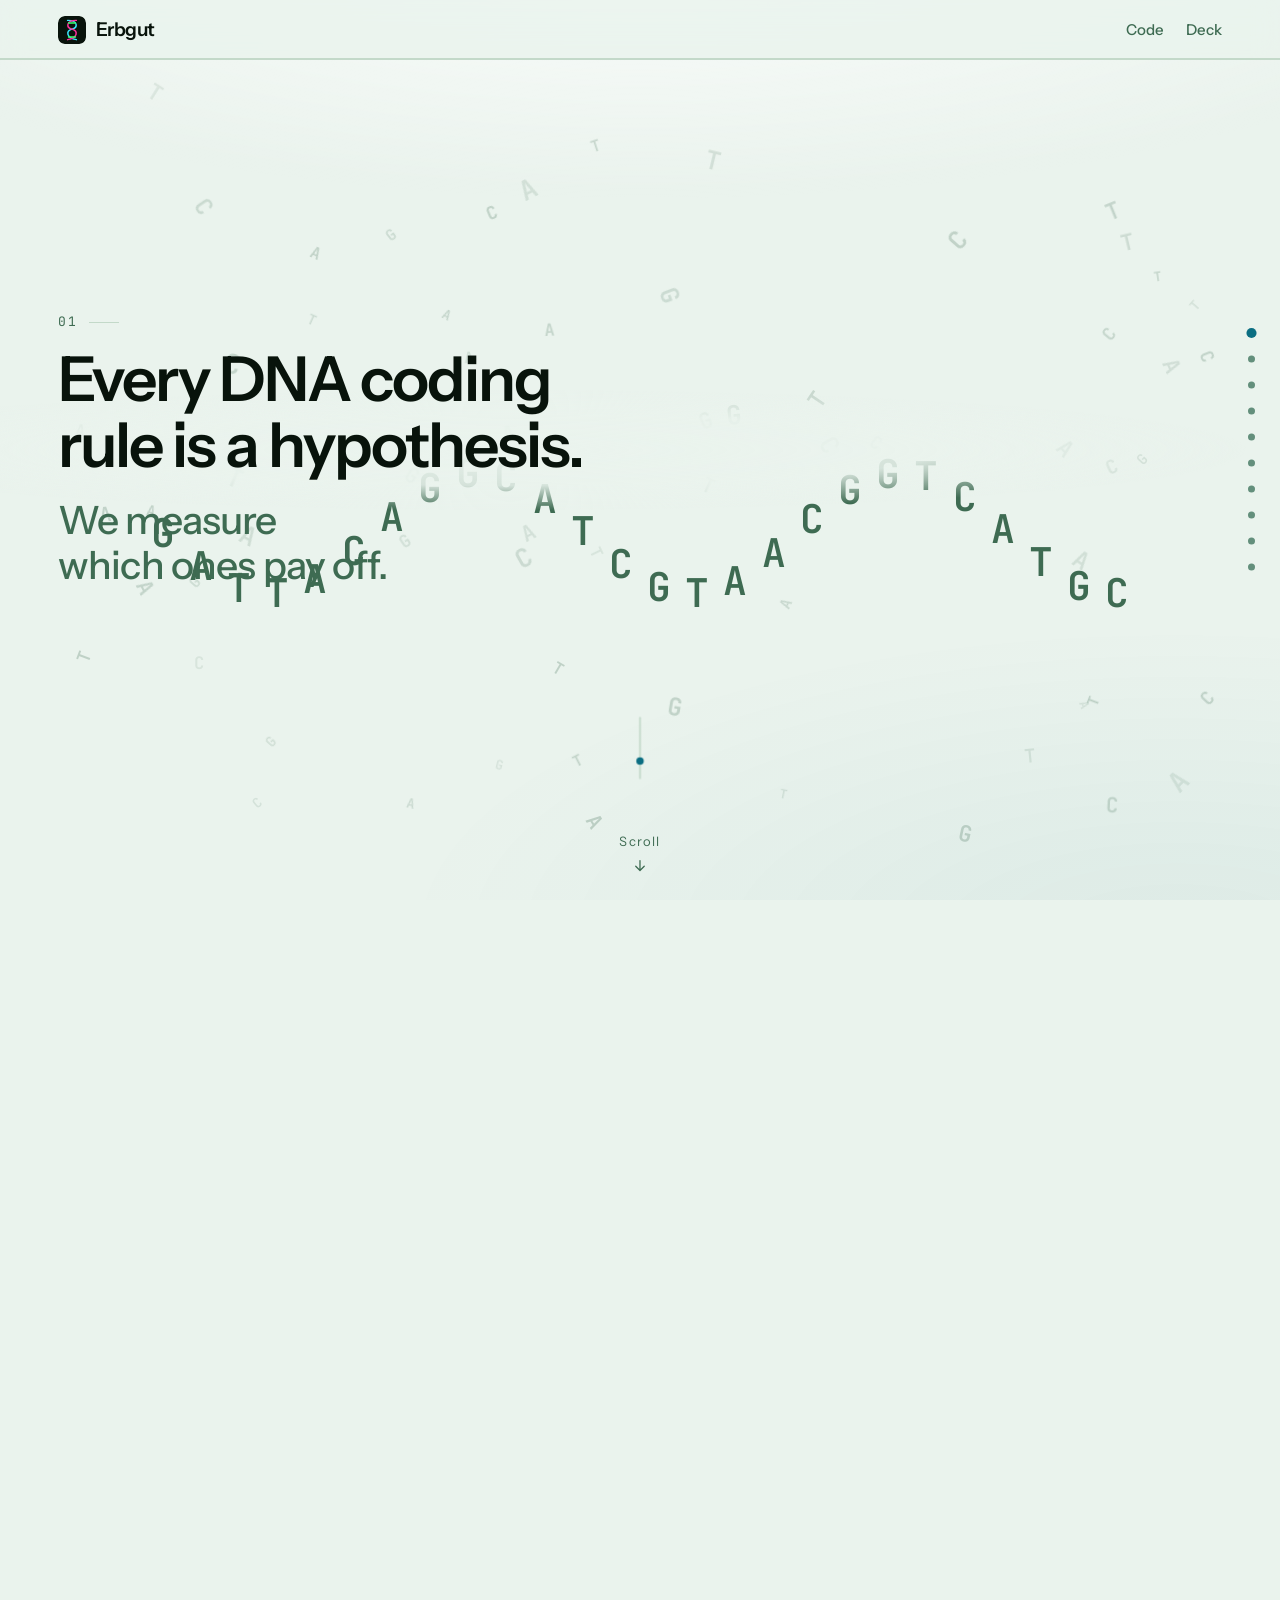
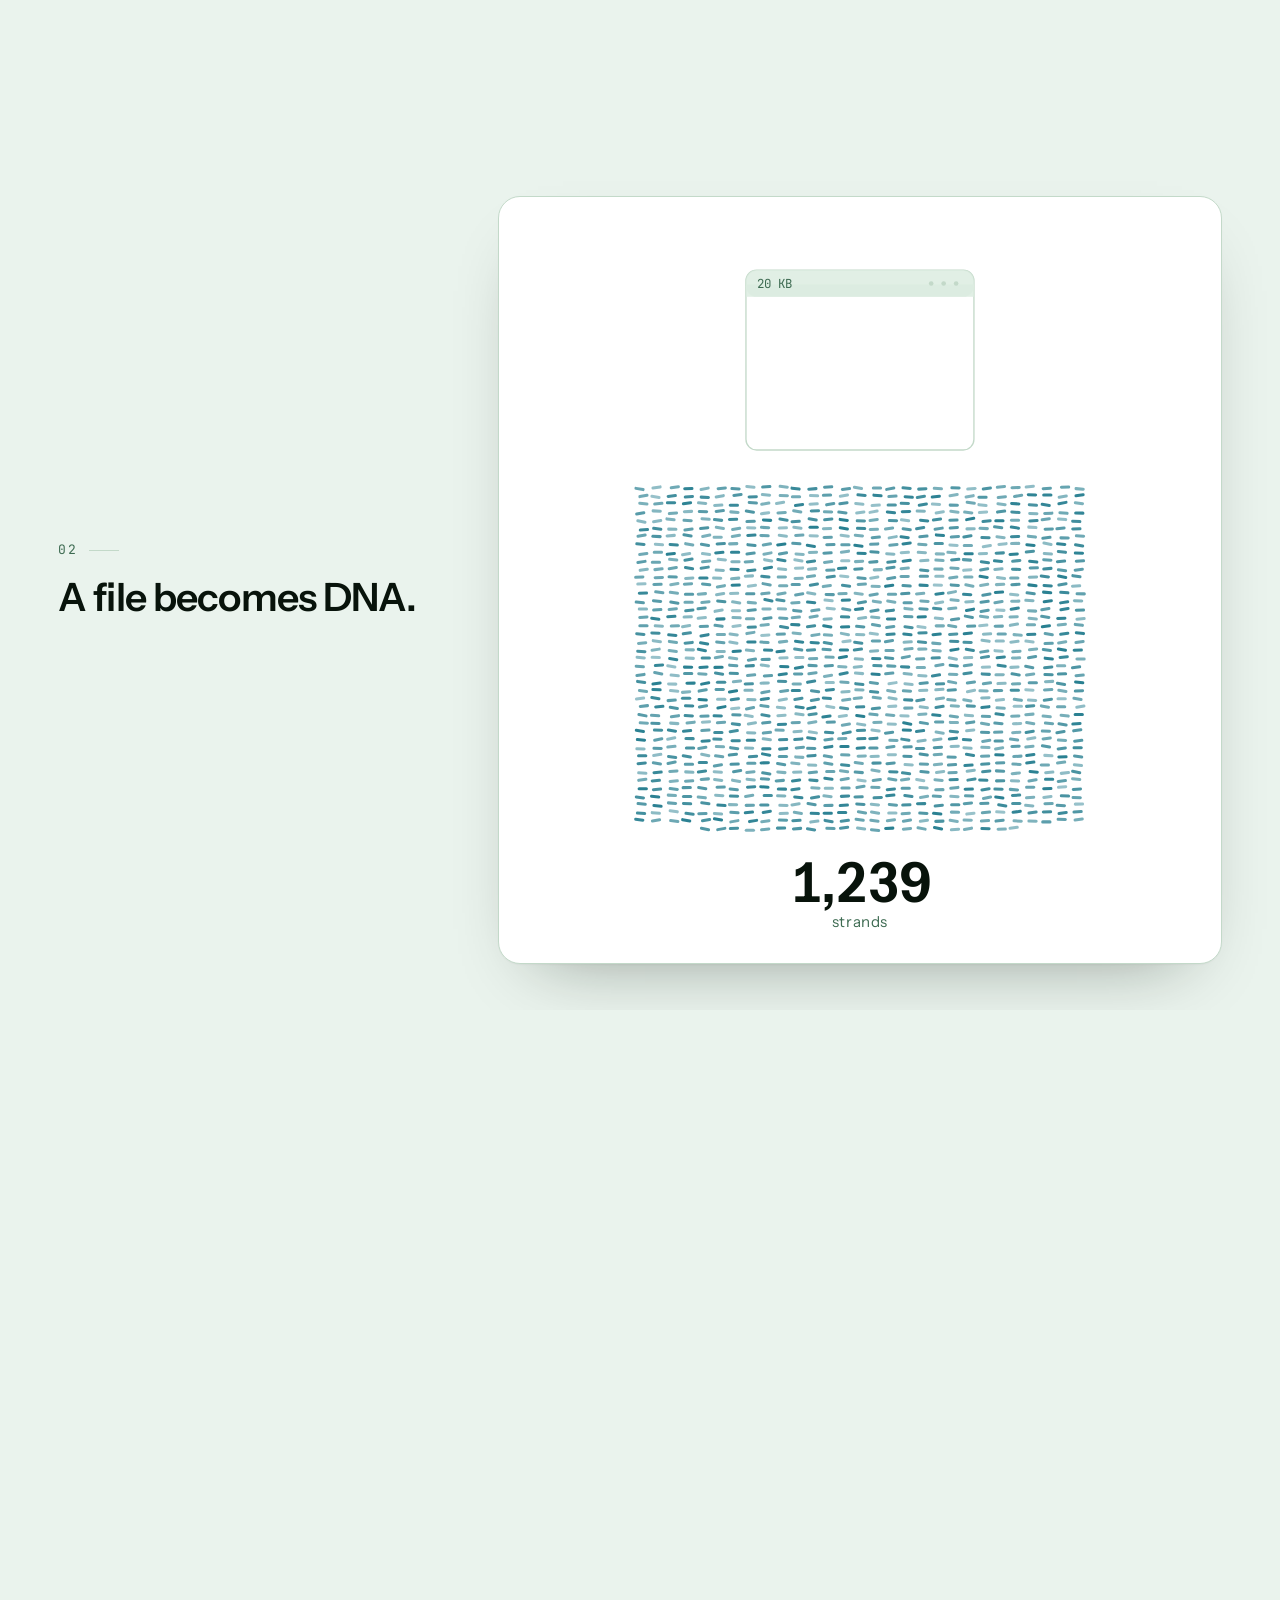
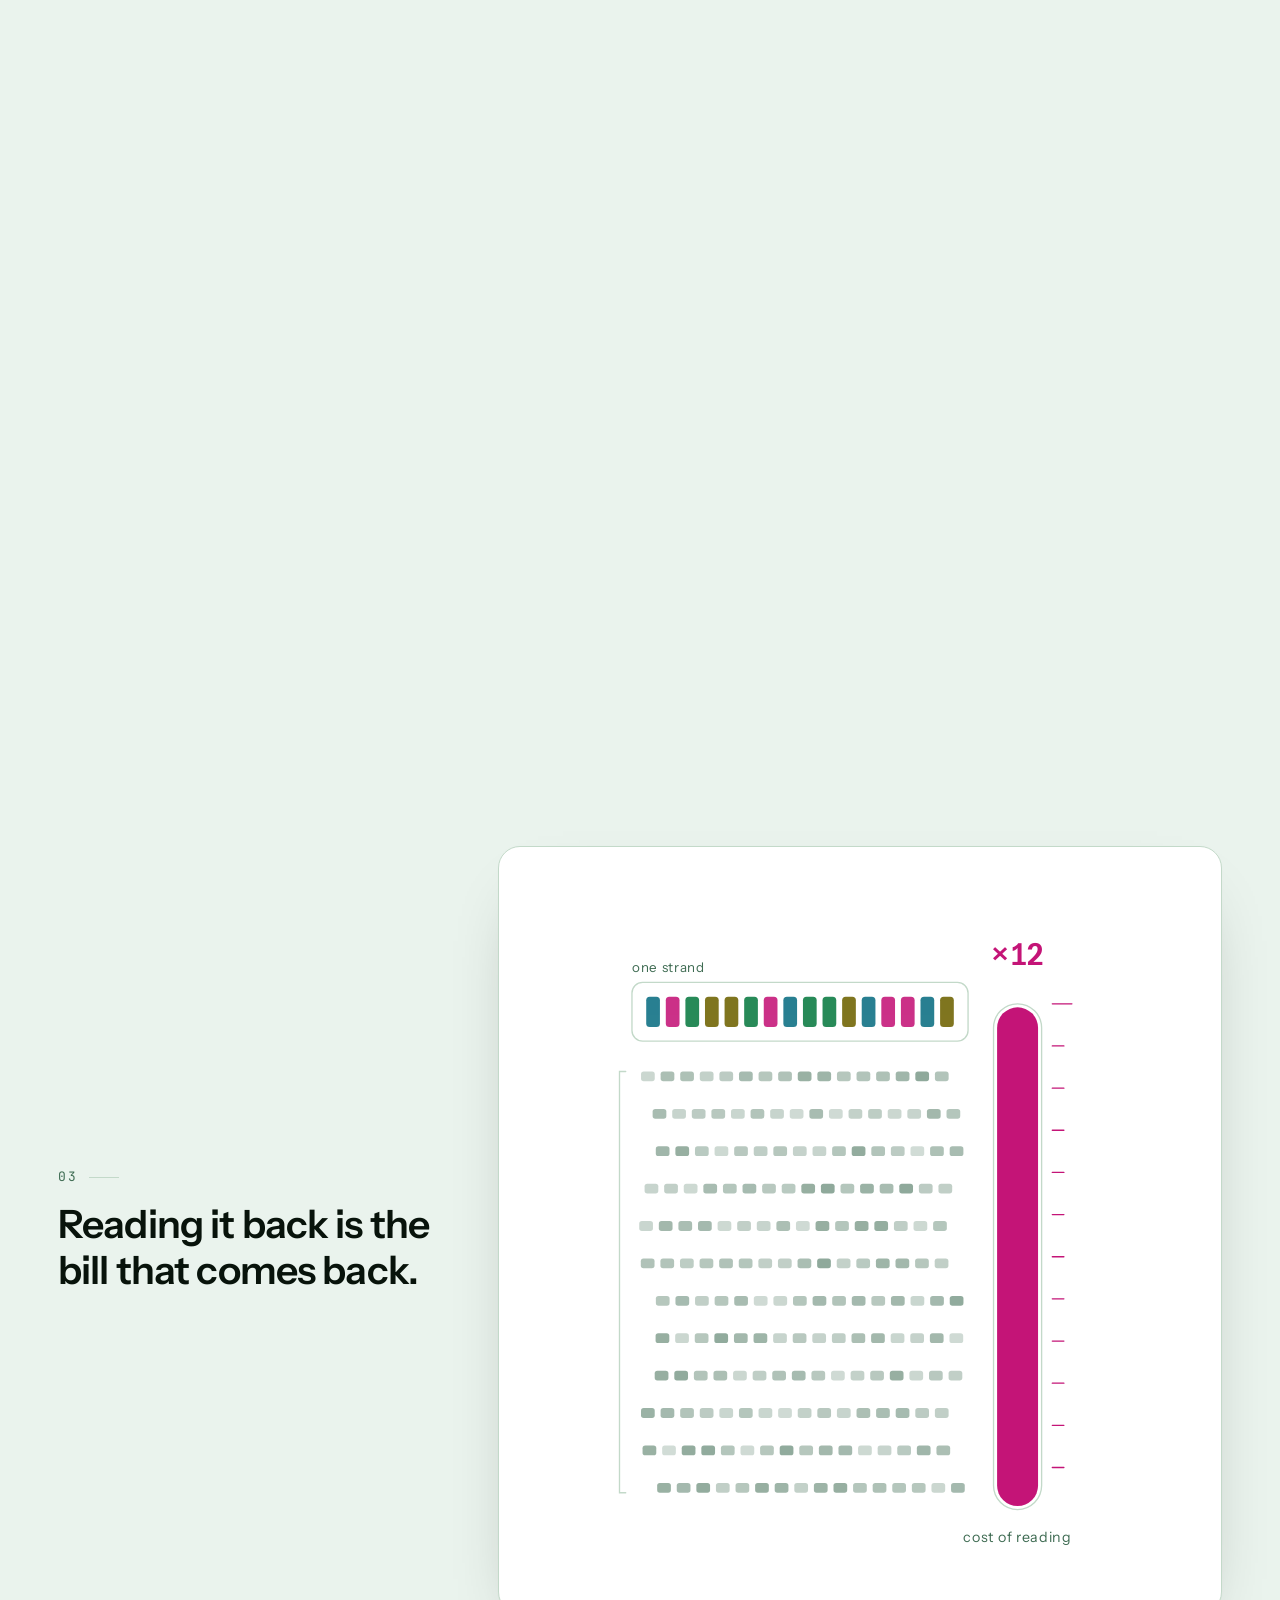
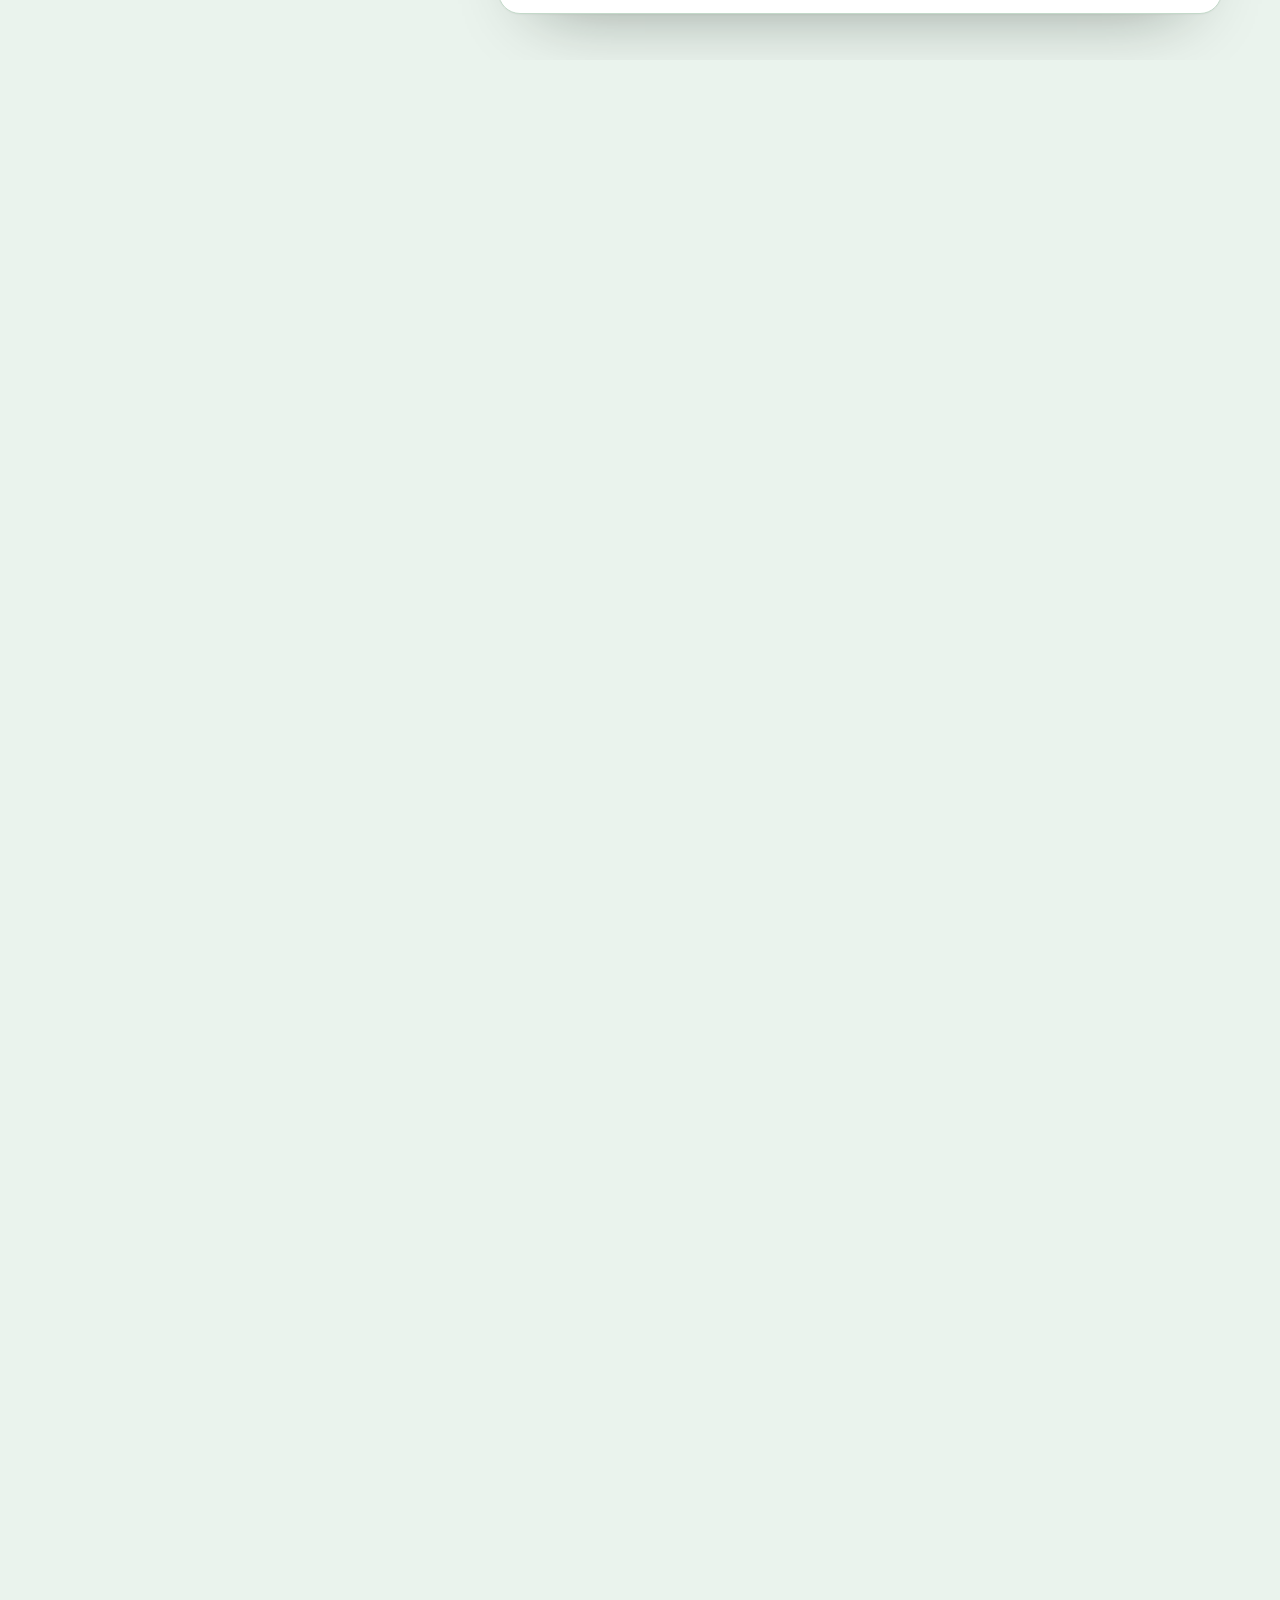
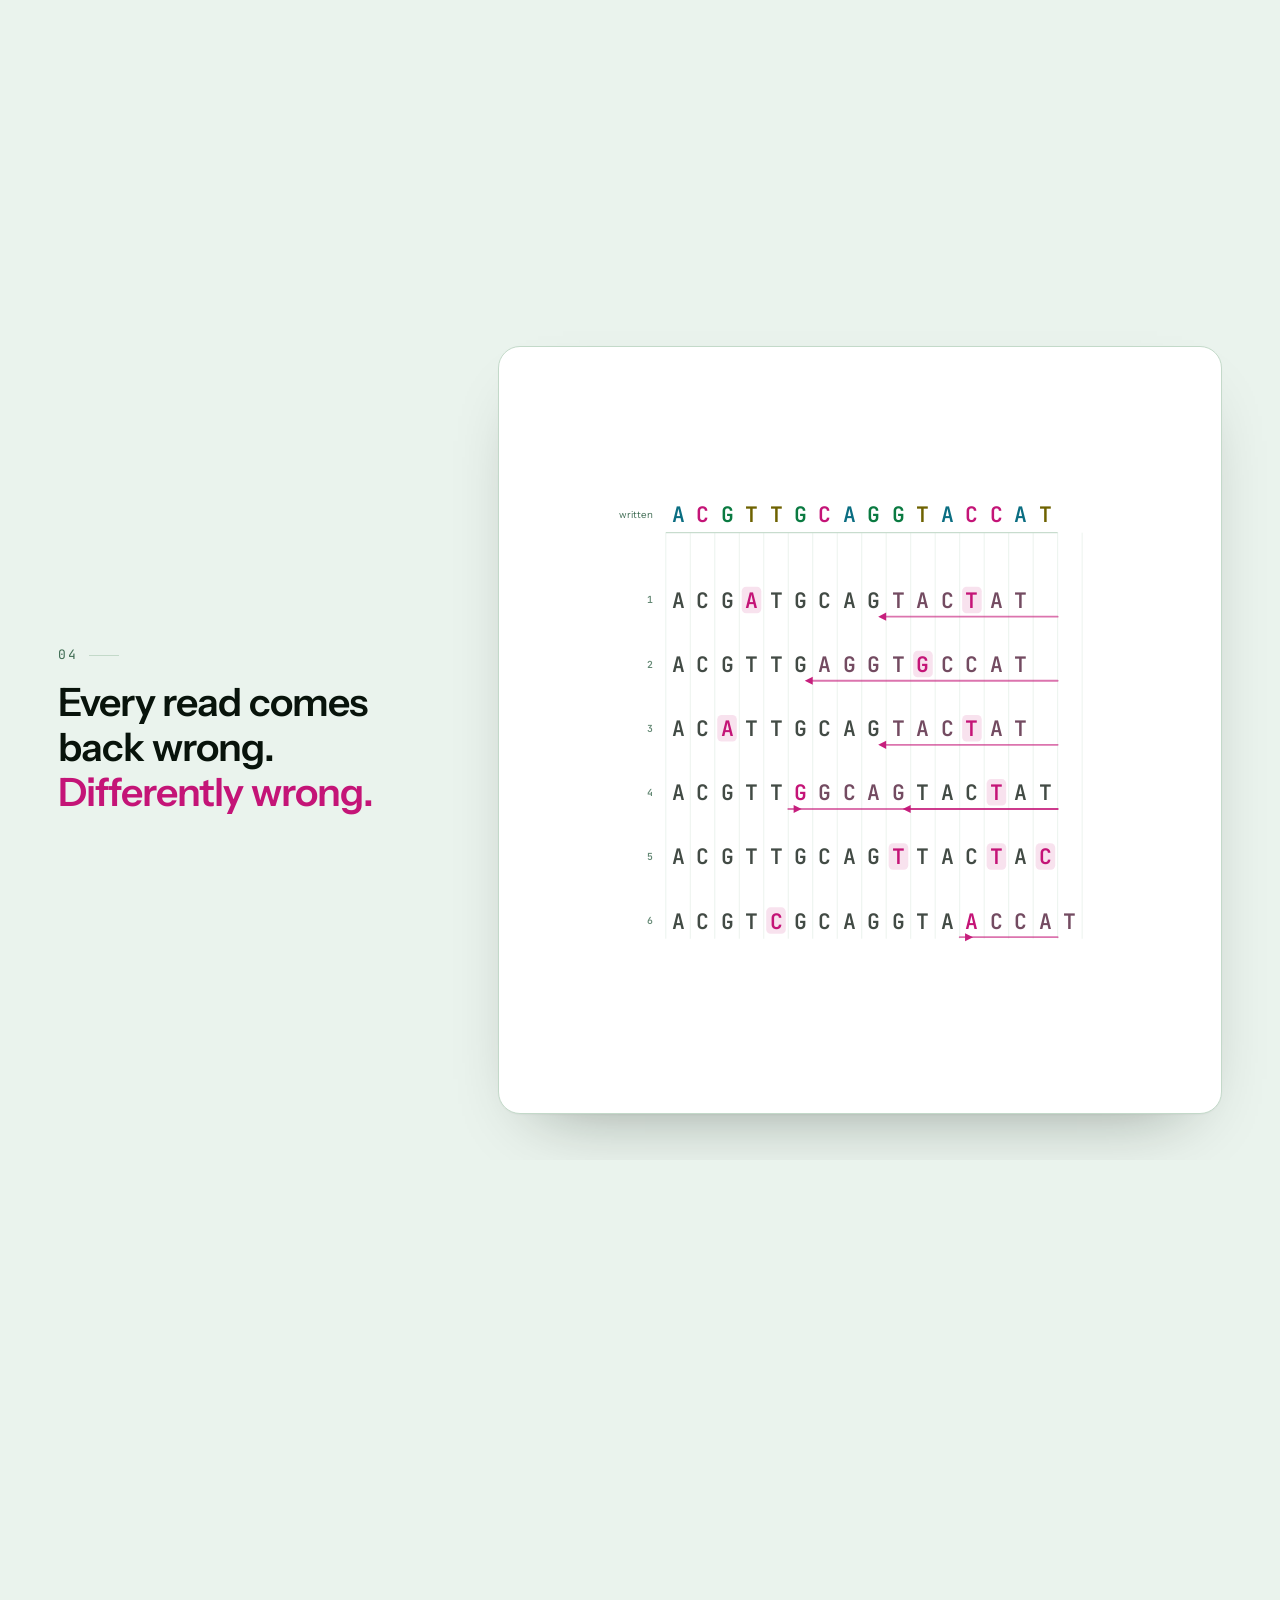
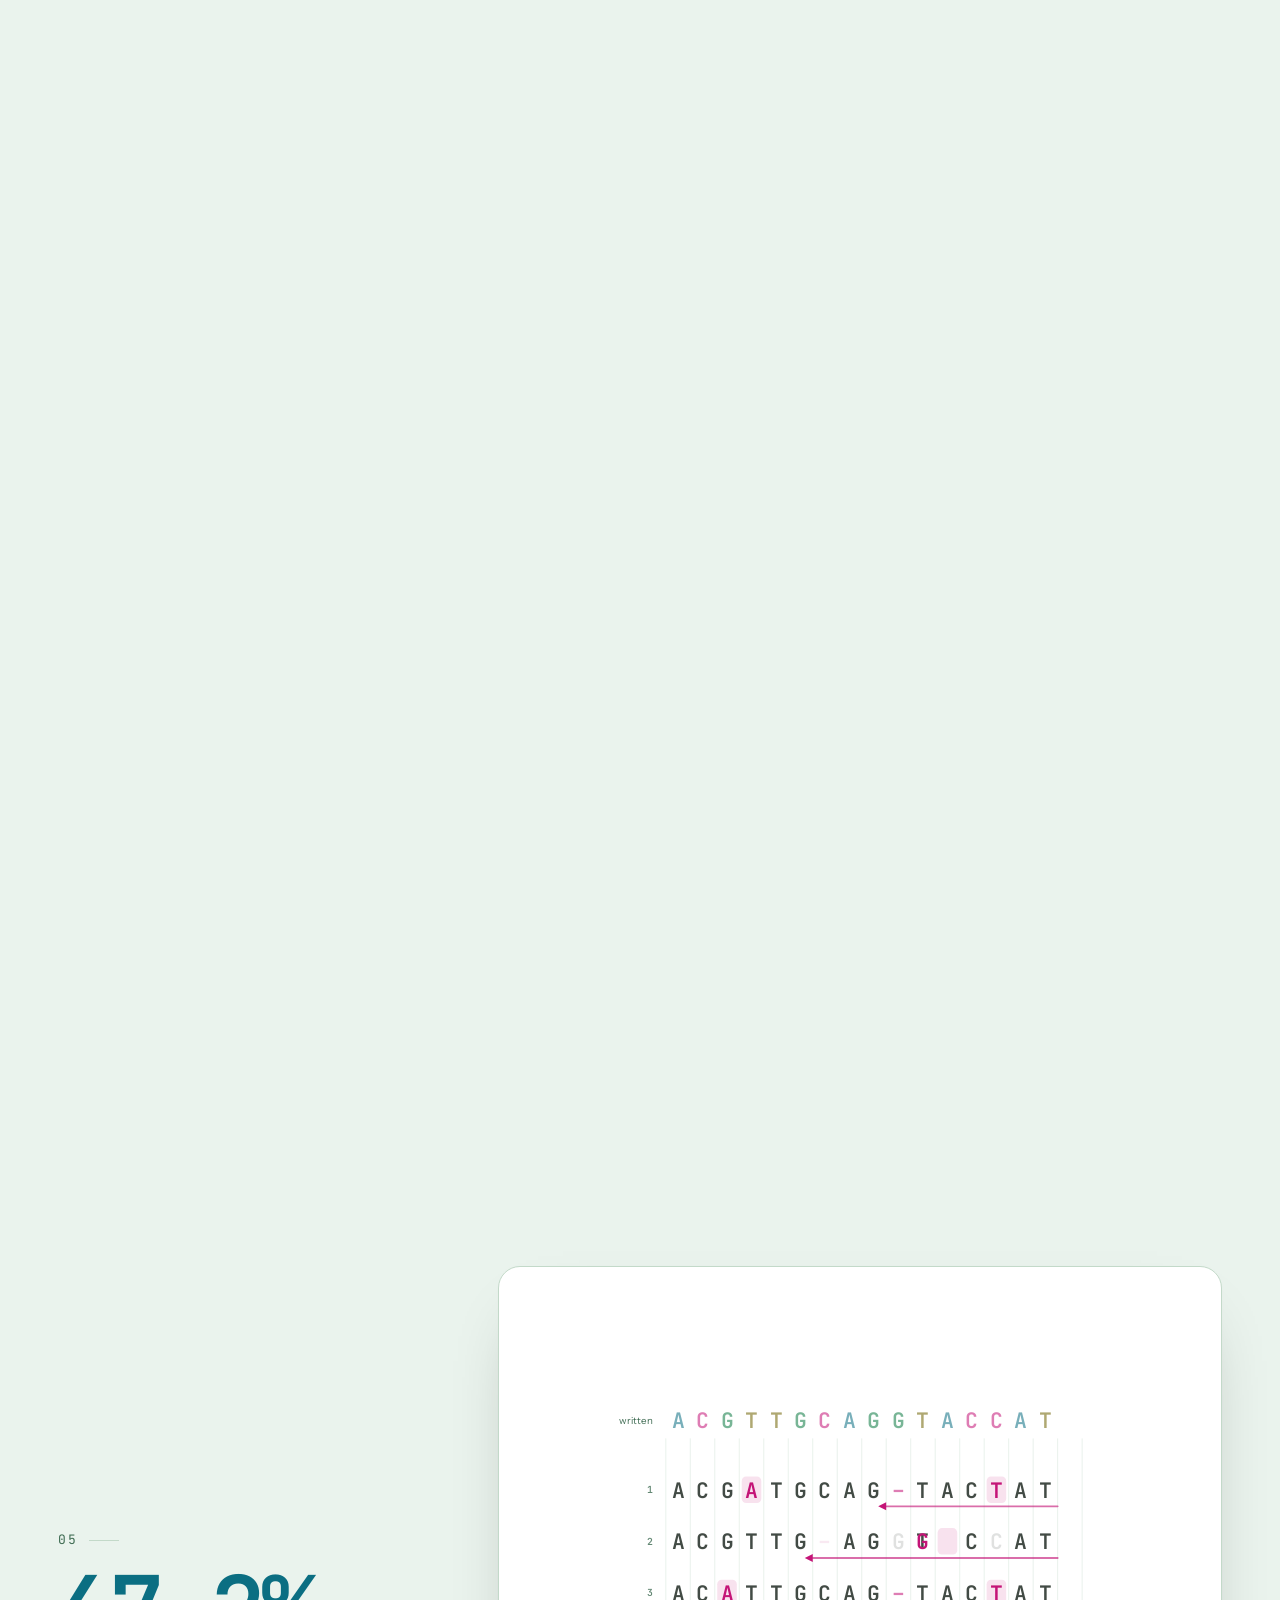
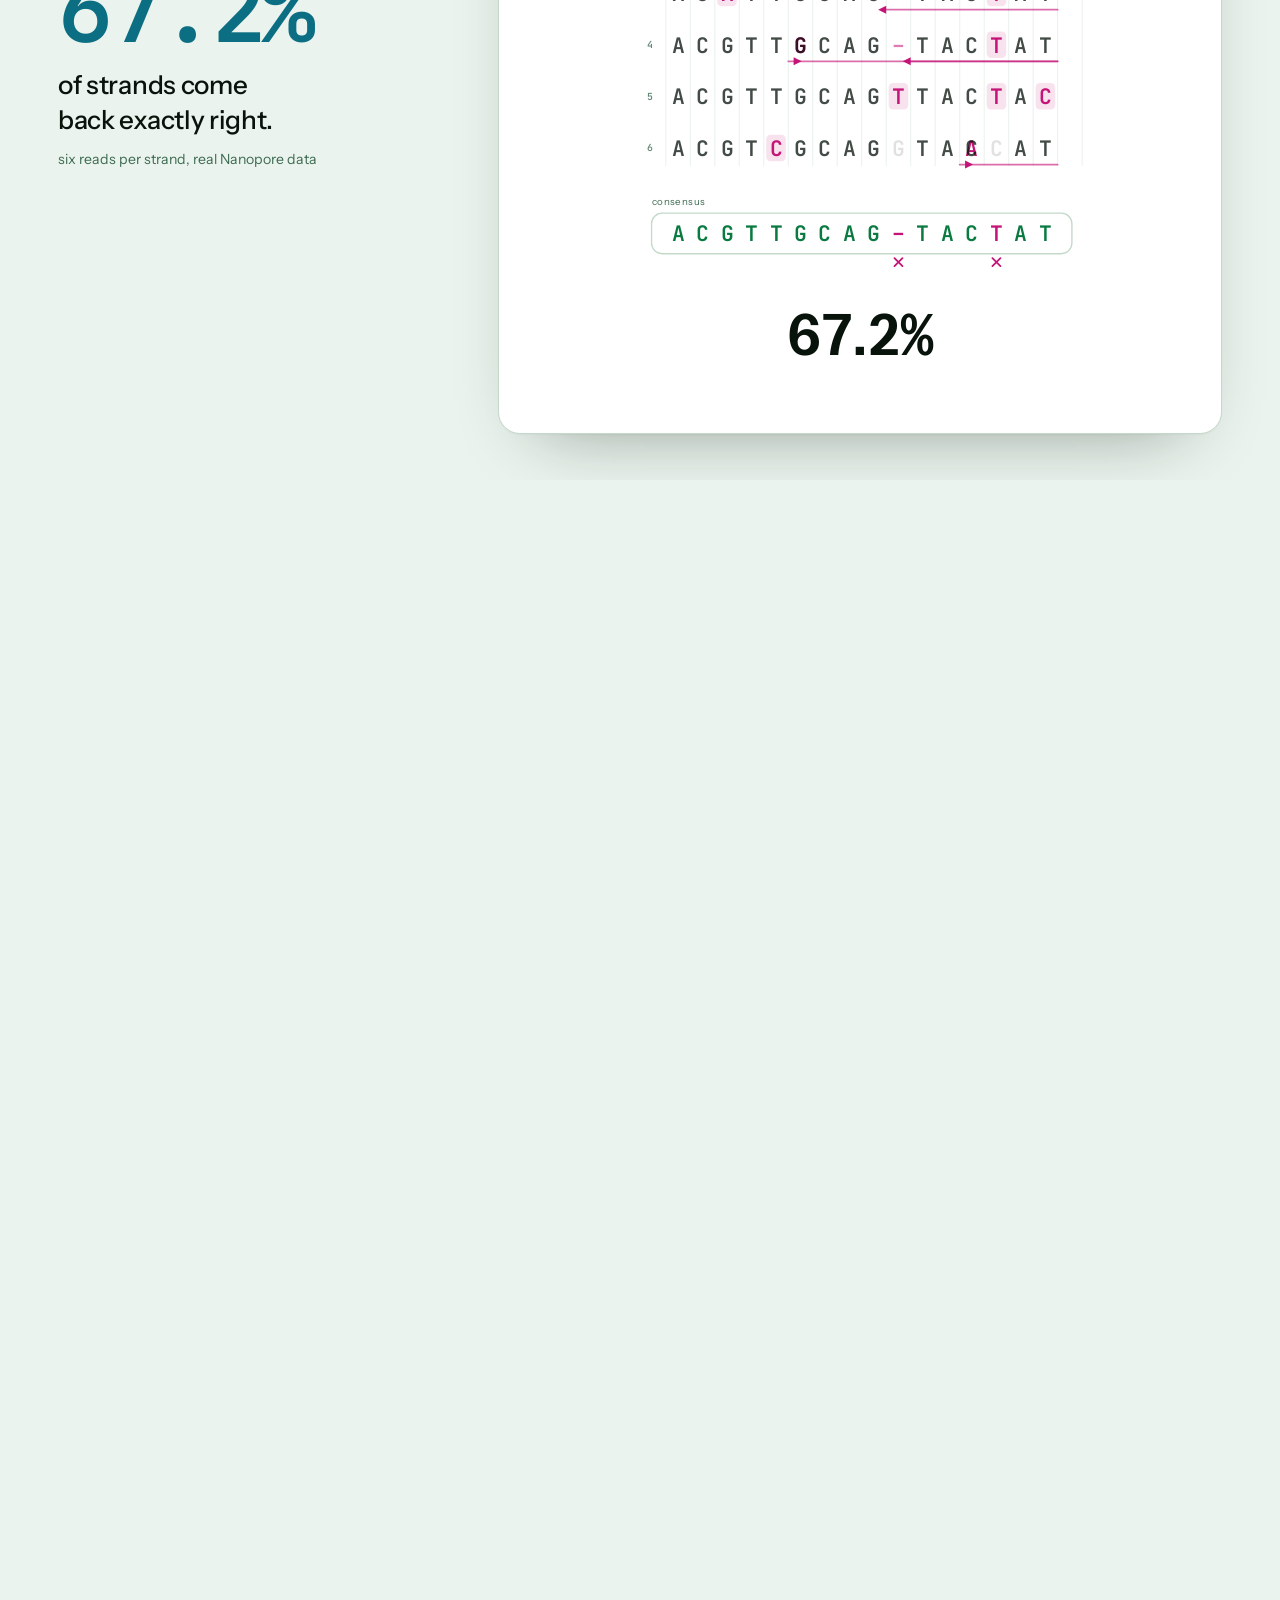
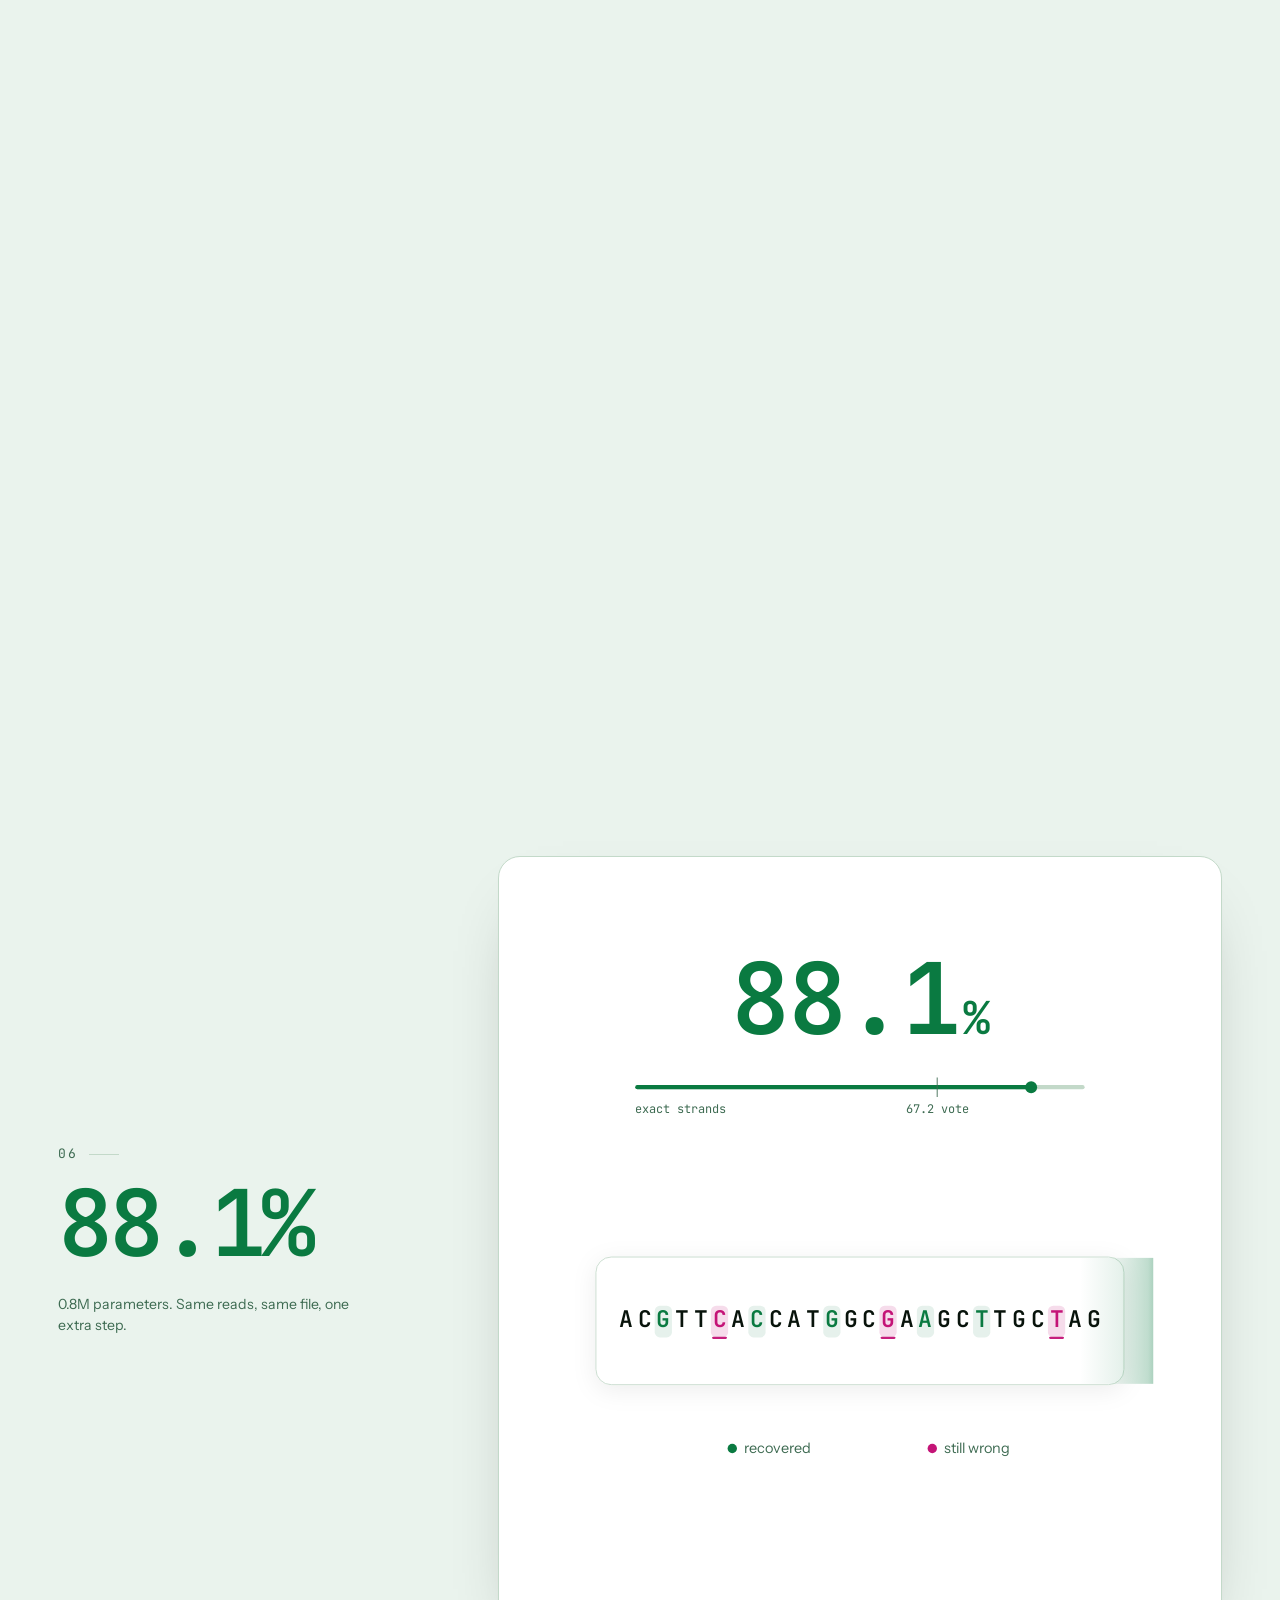
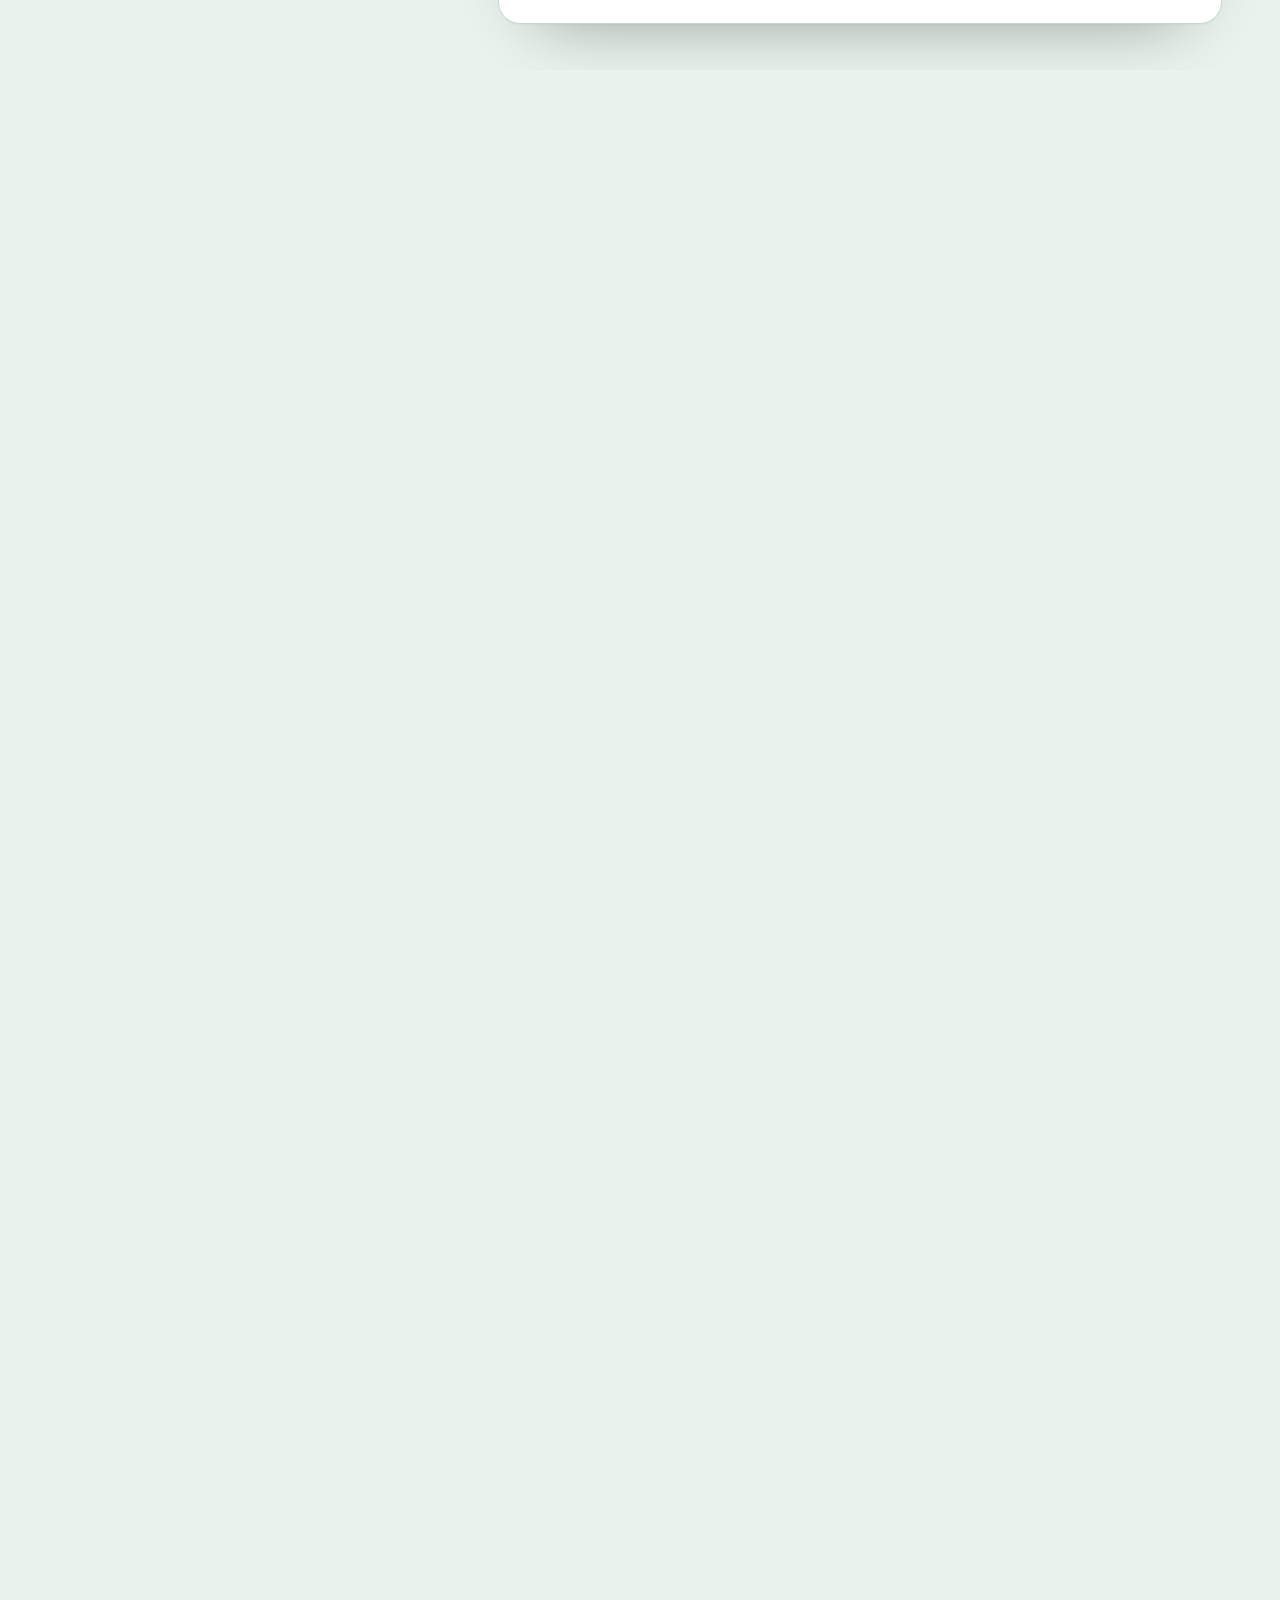
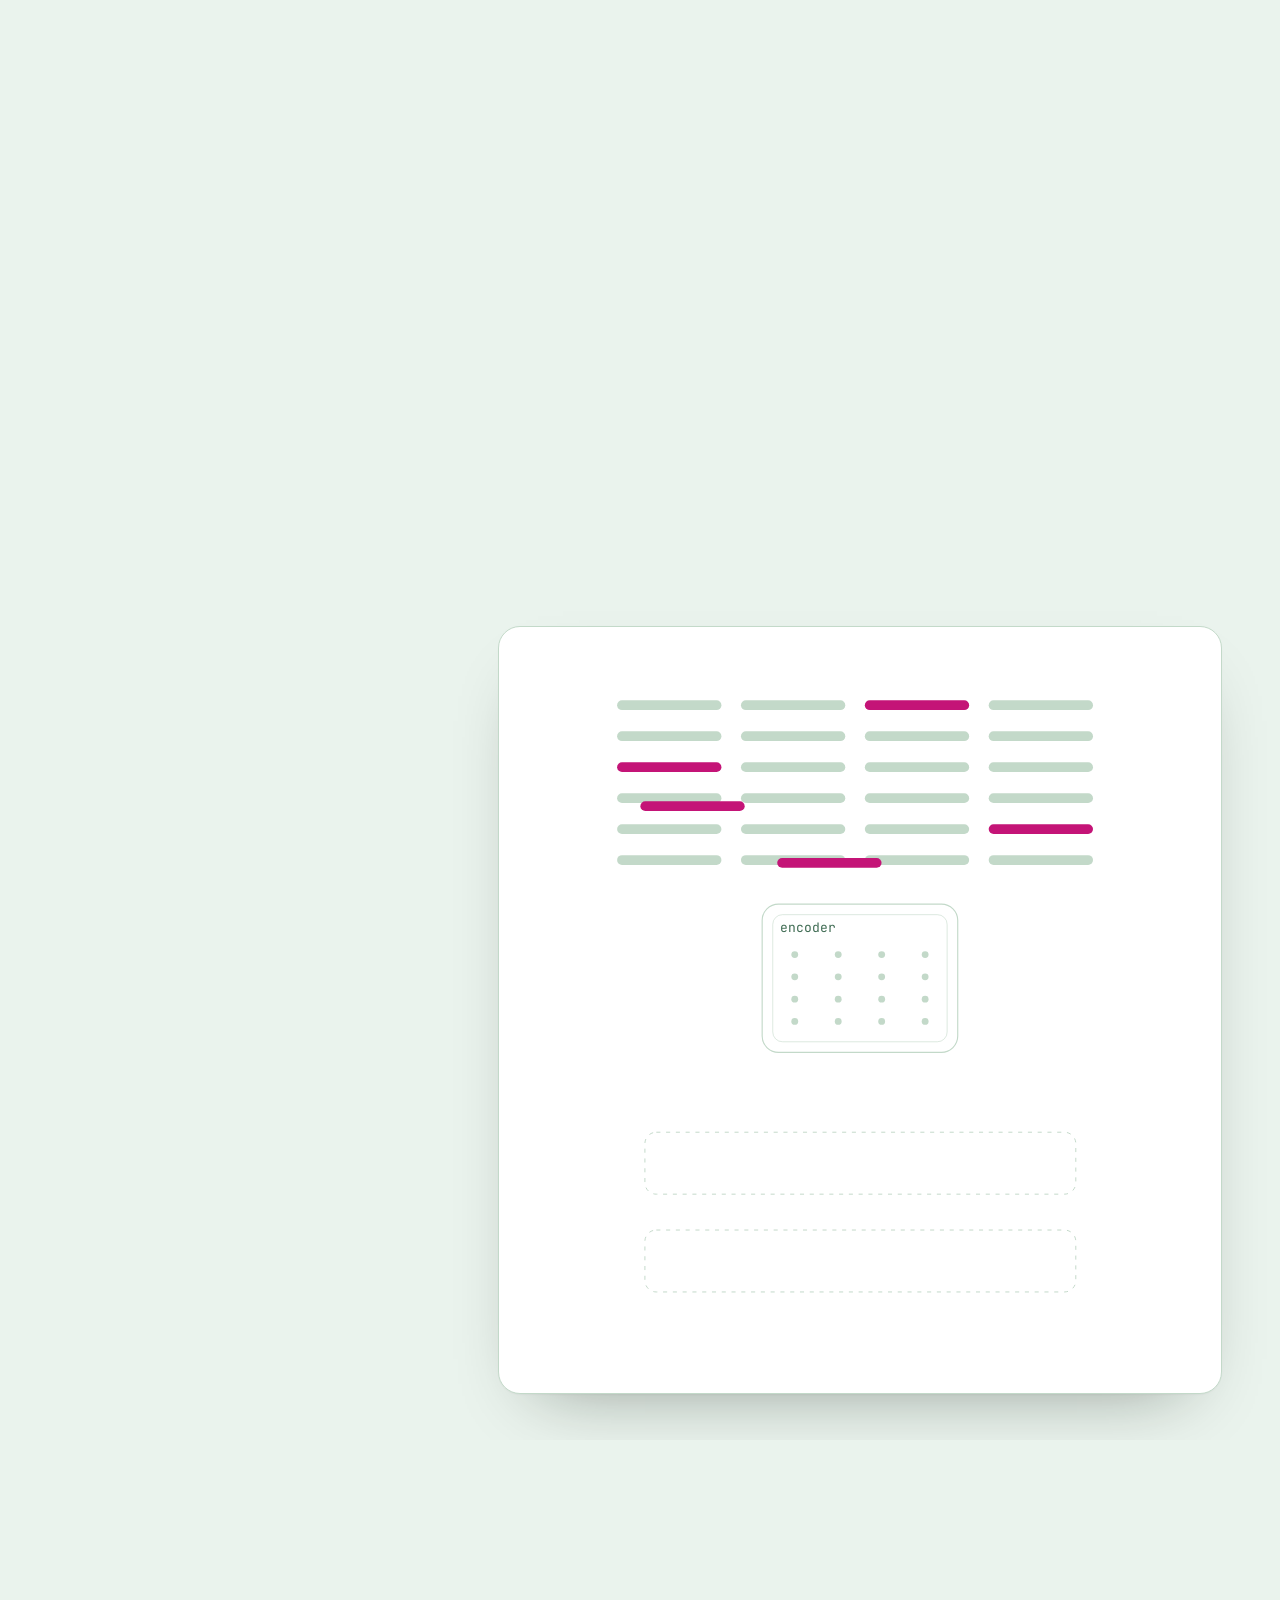
==== commit 1f28478b: "Replace an invented price on the landing page with a measured number The third headline stat read $5" ====
--- a/site/index.html
+++ b/site/index.html
@@ -227,9 +227,9 @@
           <p class="cap">trained in 13 minutes</p>
         </div>
         <div class="stat" data-at=".58" data-hold>
-          <p class="num">$50</p>
-          <p class="stat-b">the whole pipeline</p>
-          <p class="cap">runs on a microcontroller</p>
+          <p class="num">229</p>
+          <p class="stat-b">strands exact, decoded</p>
+          <p class="cap">on the microcontroller itself, against 211 classic</p>
         </div>
       </div>
     </div>
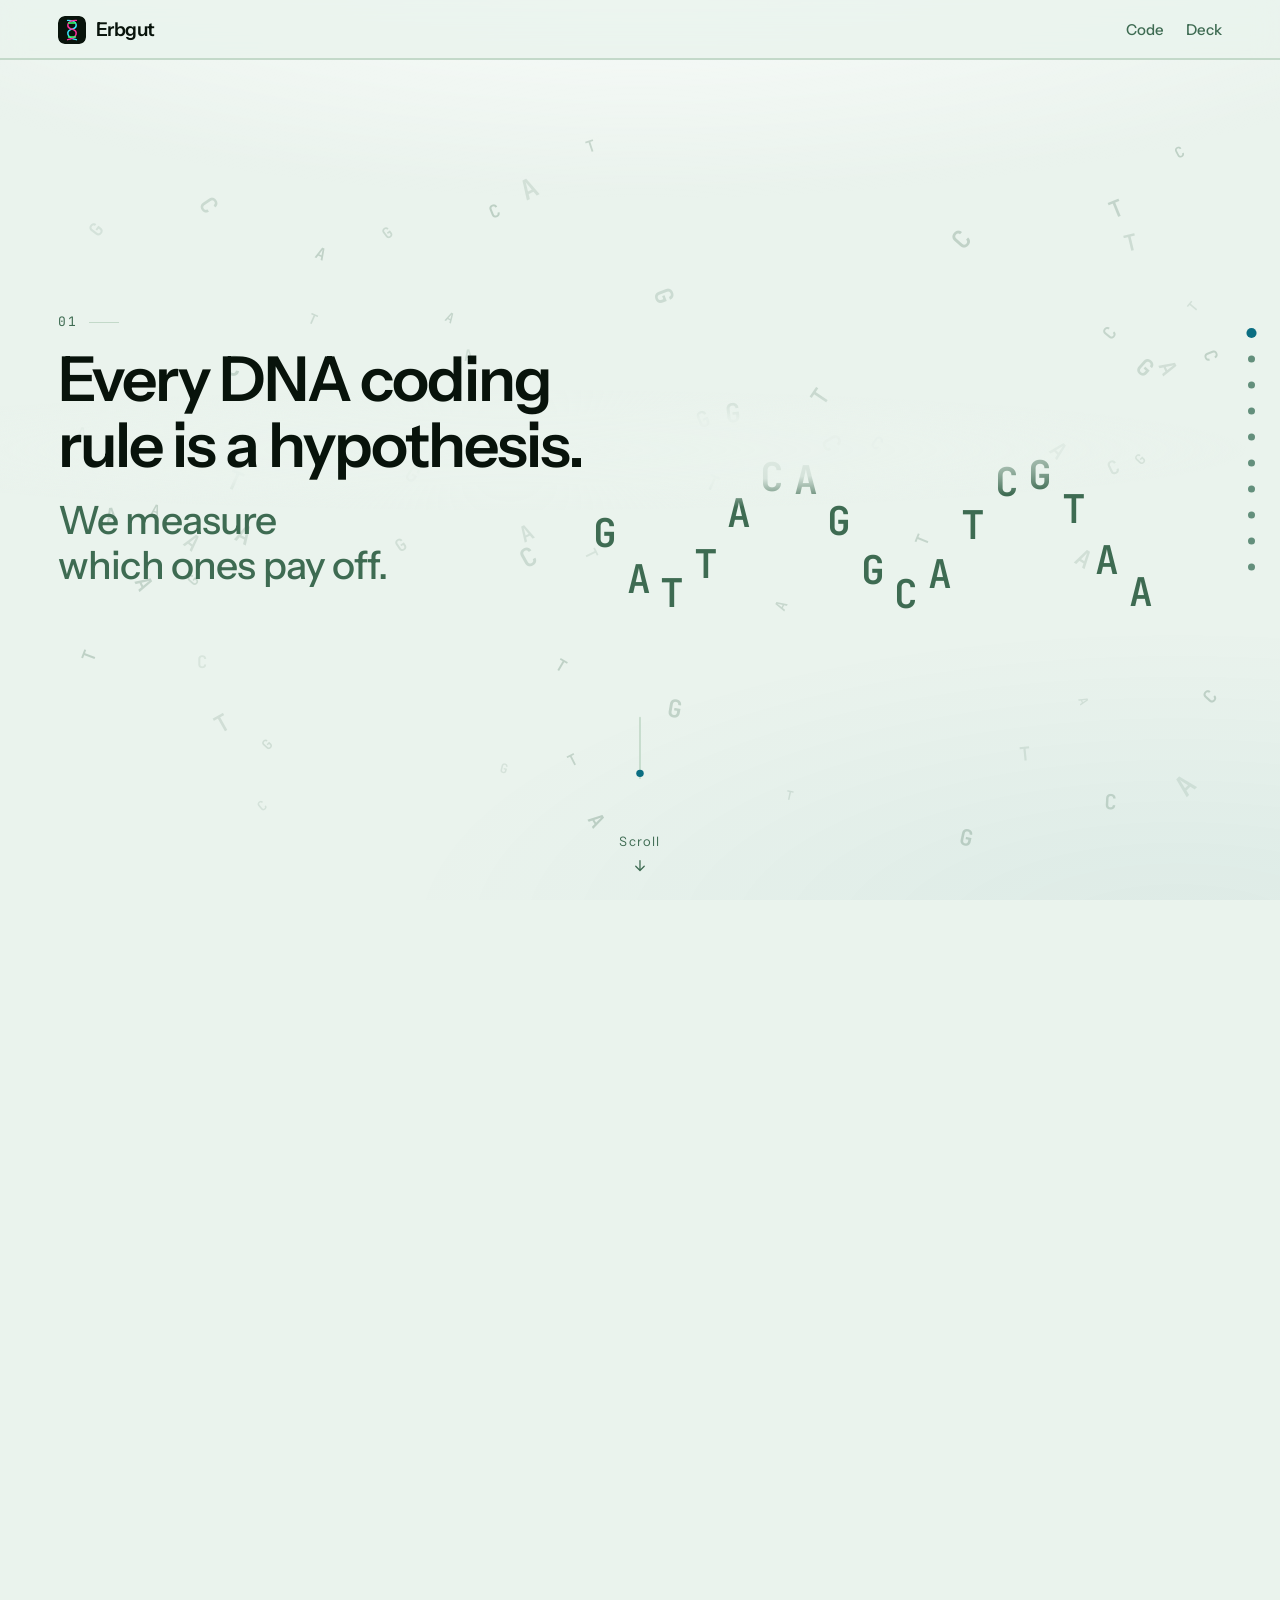
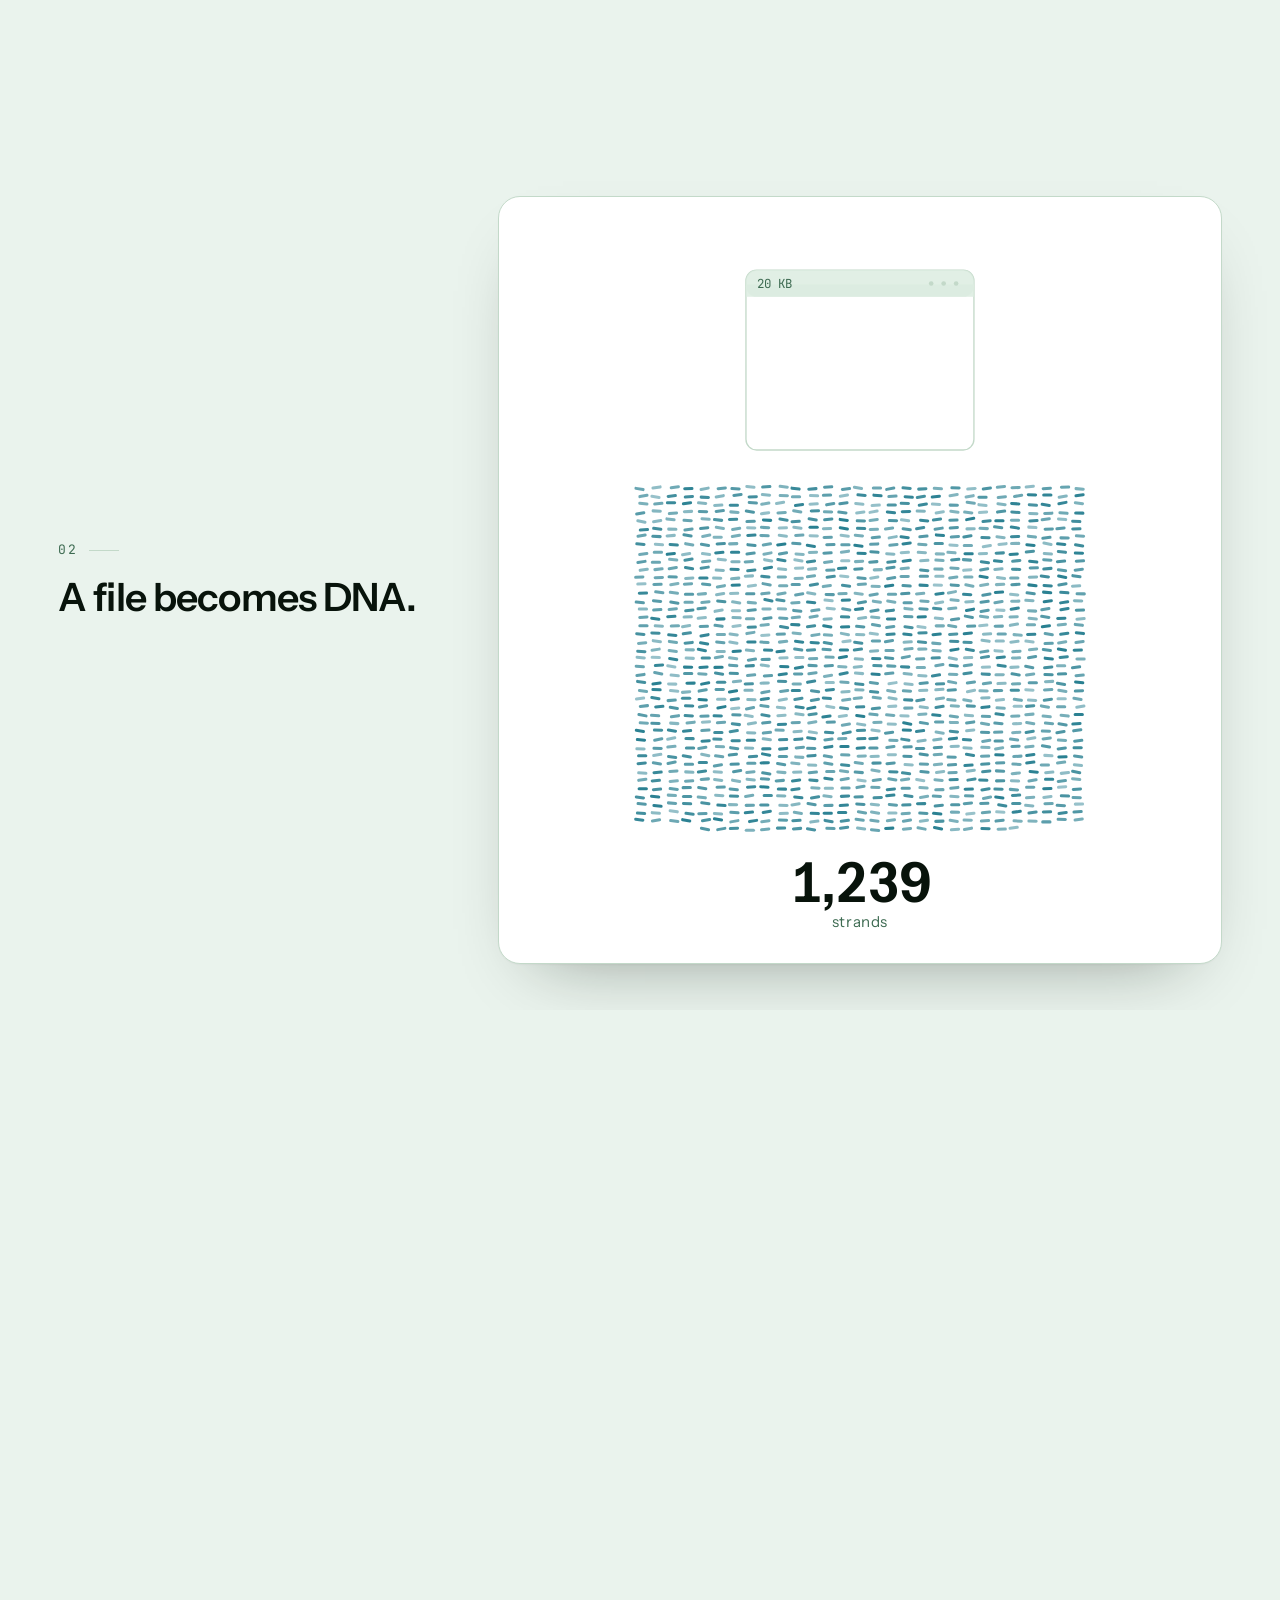
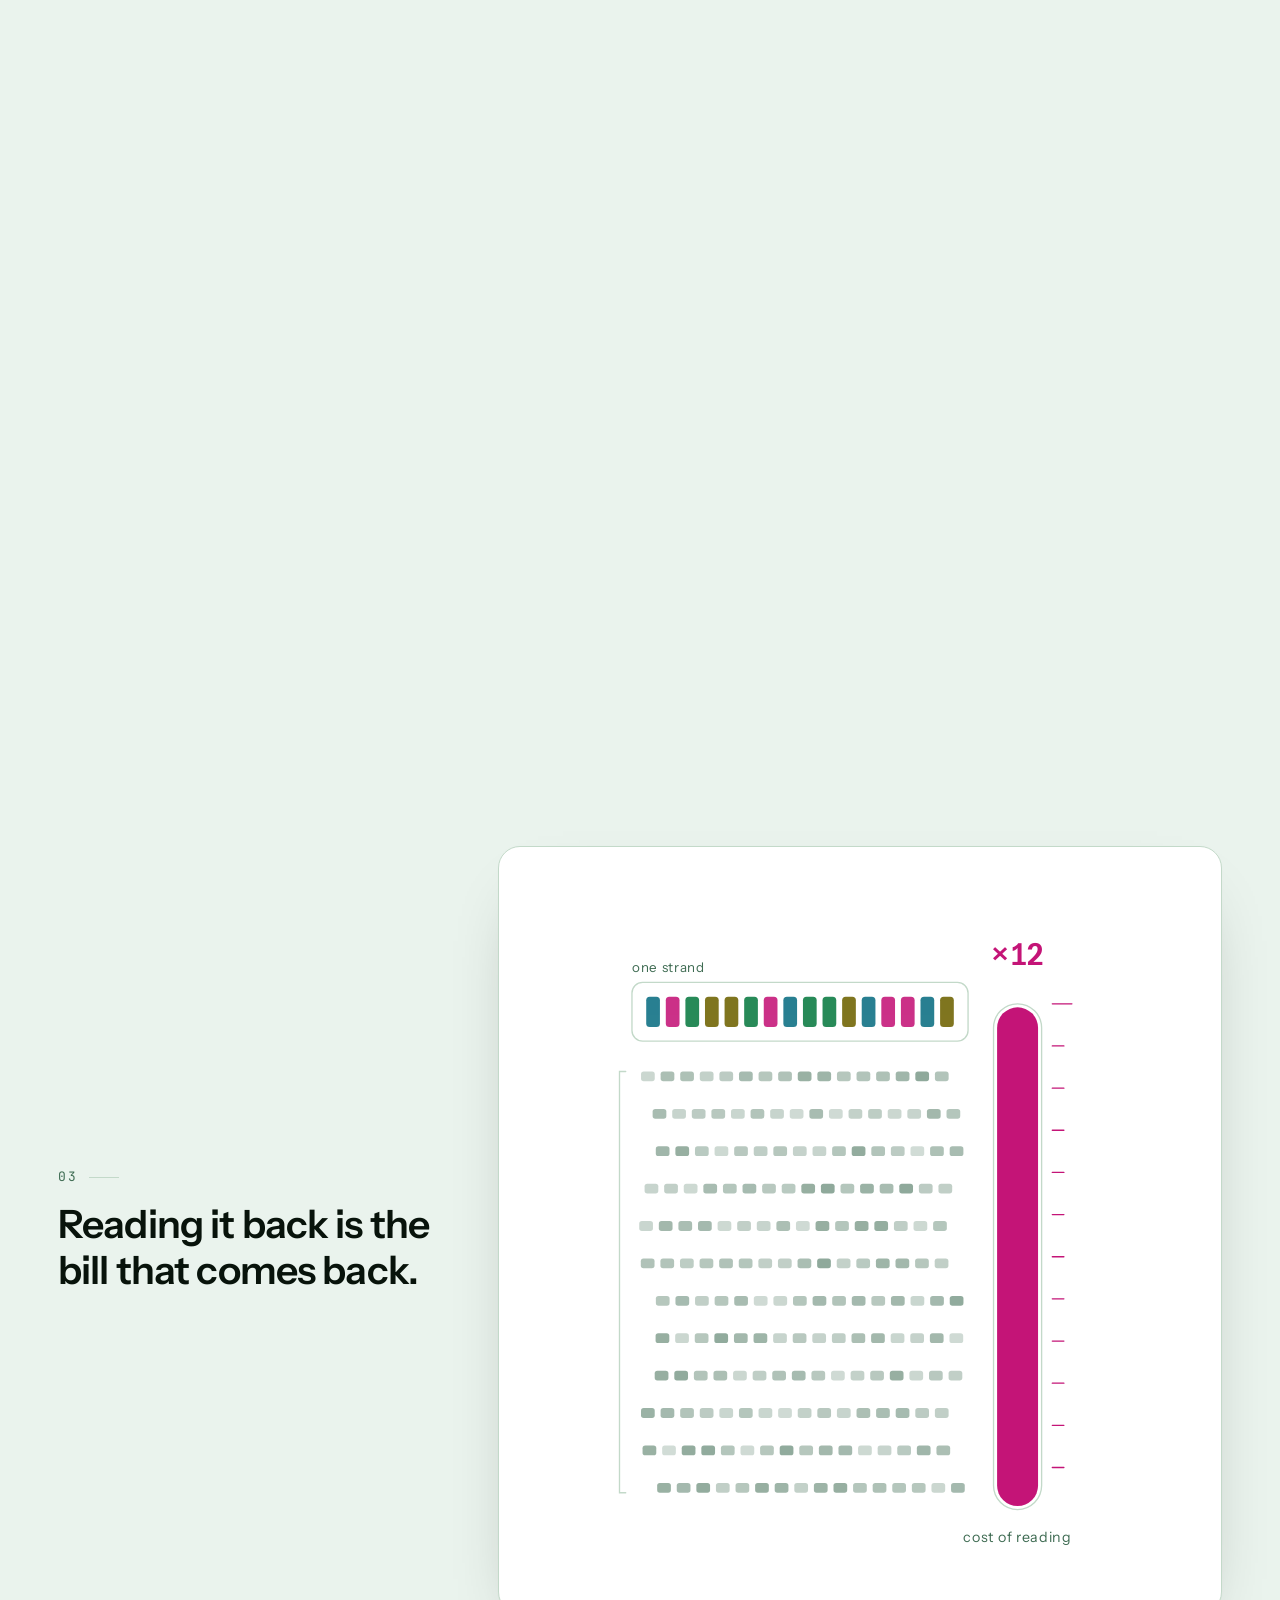
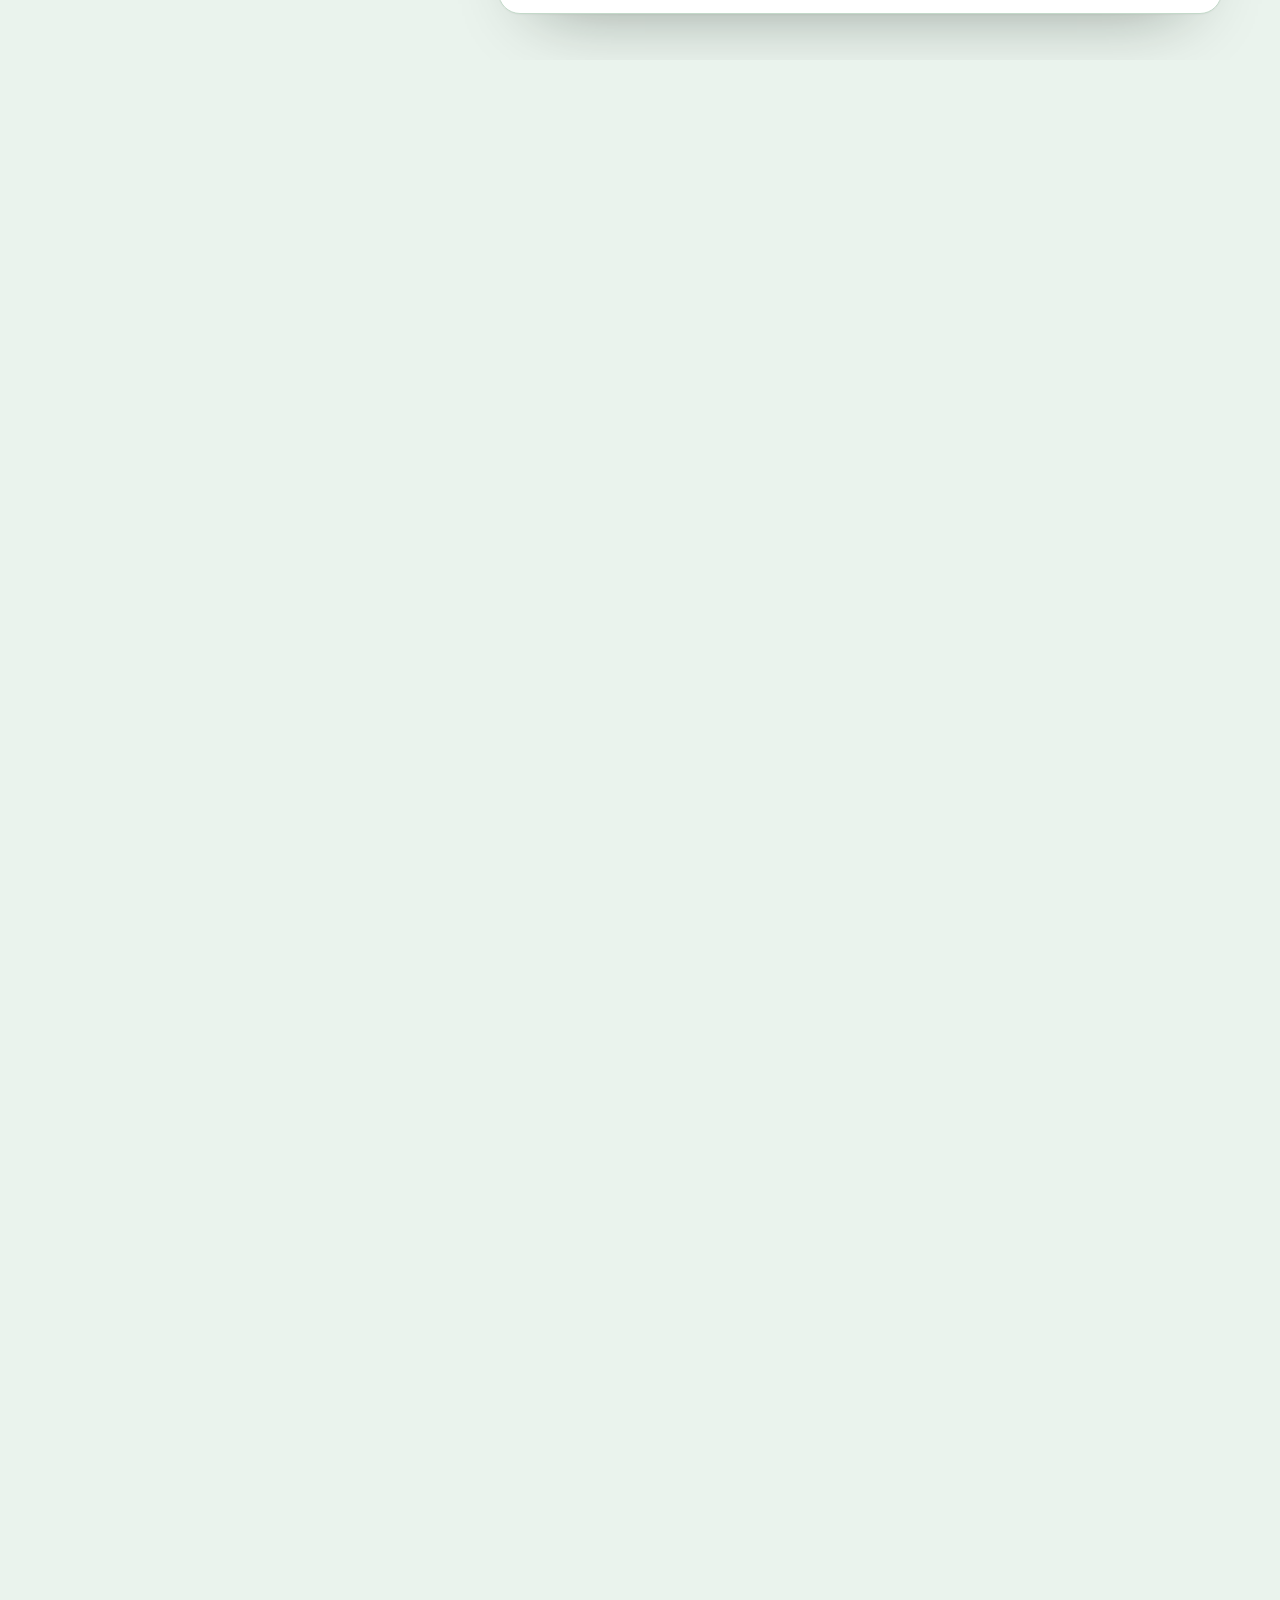
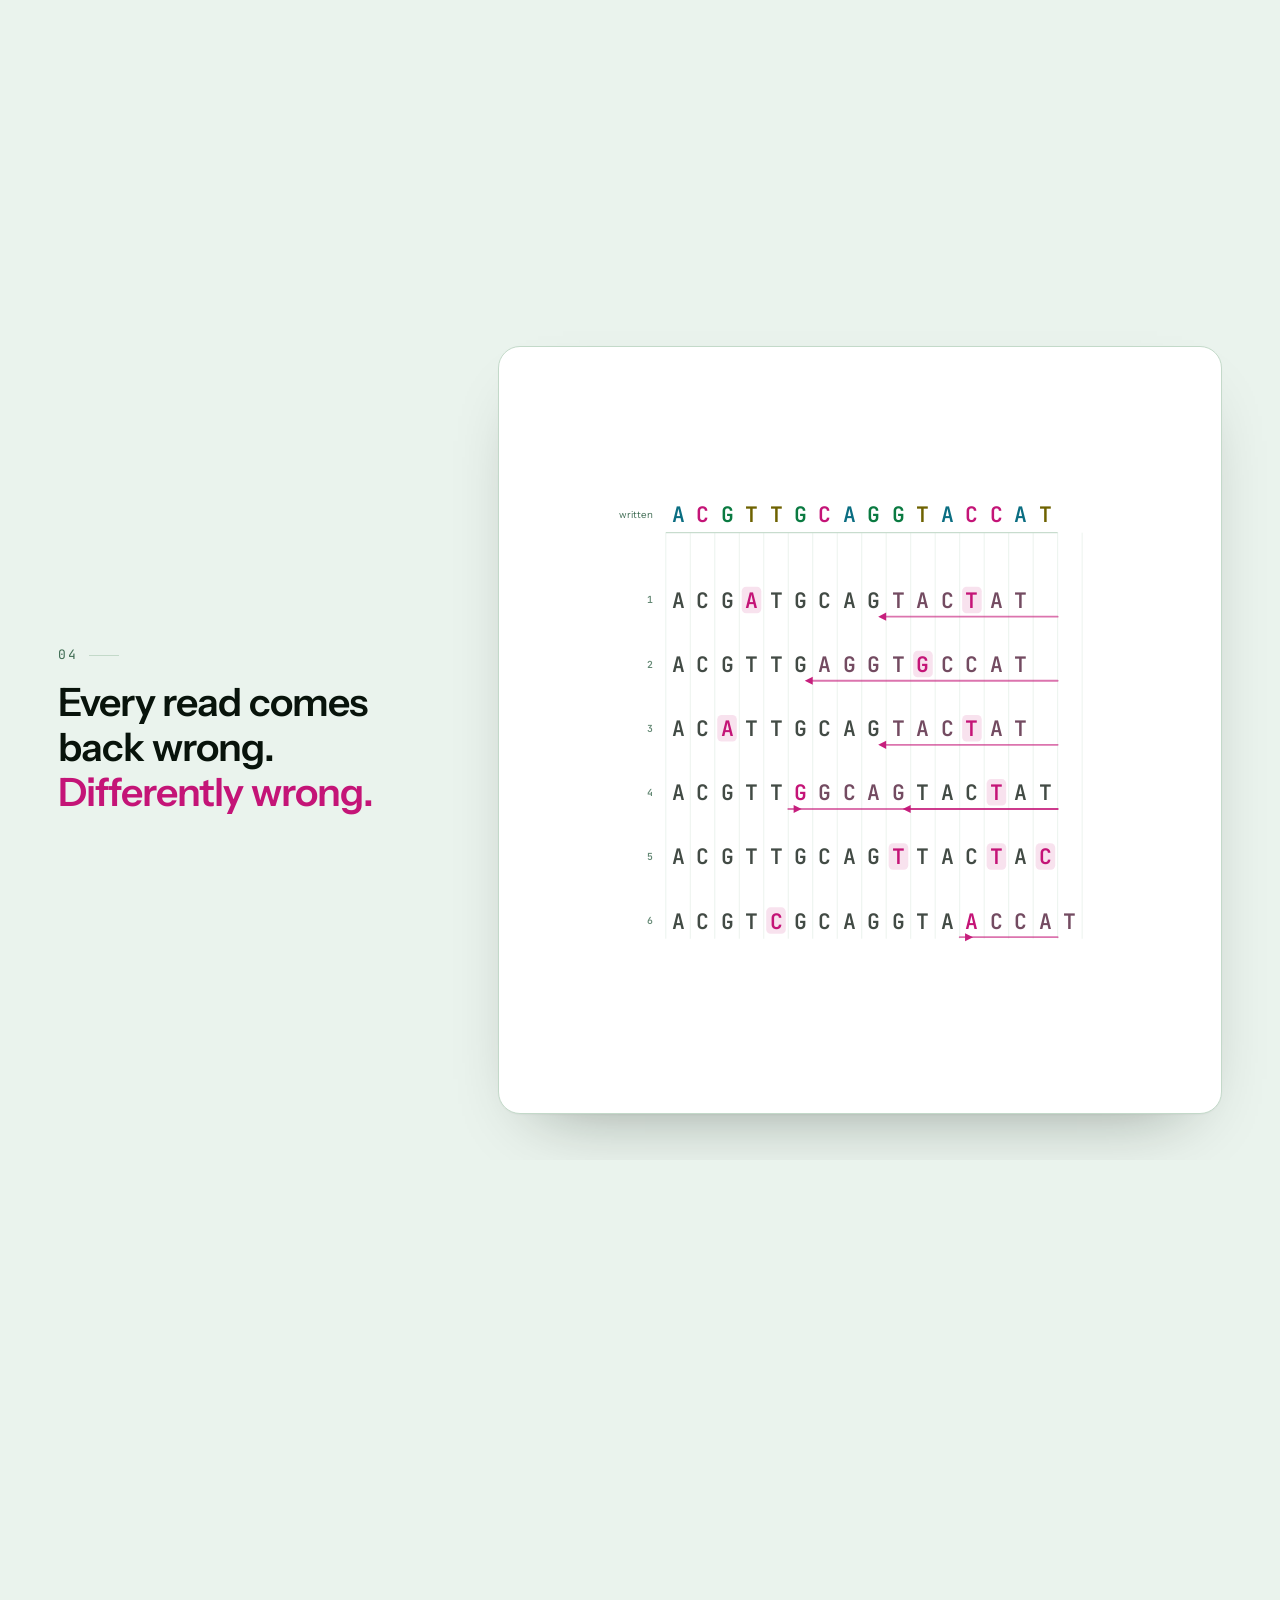
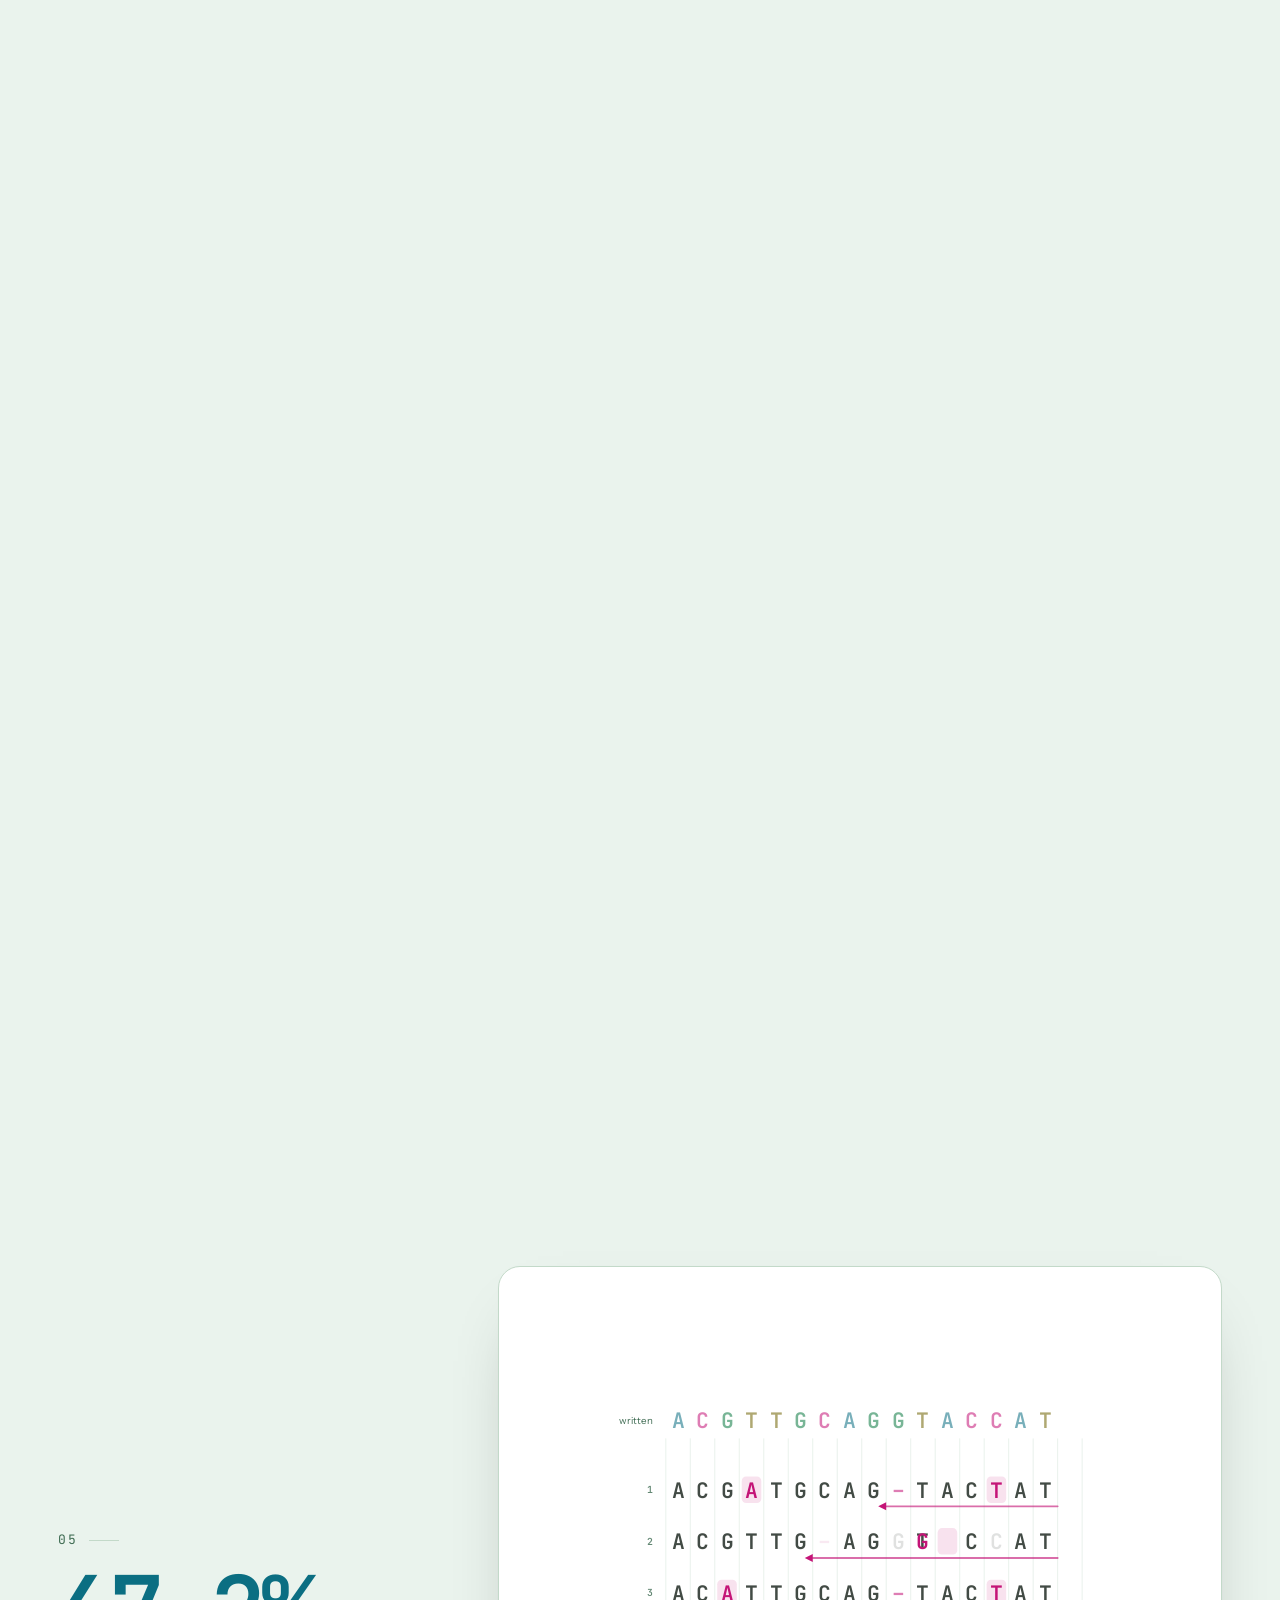
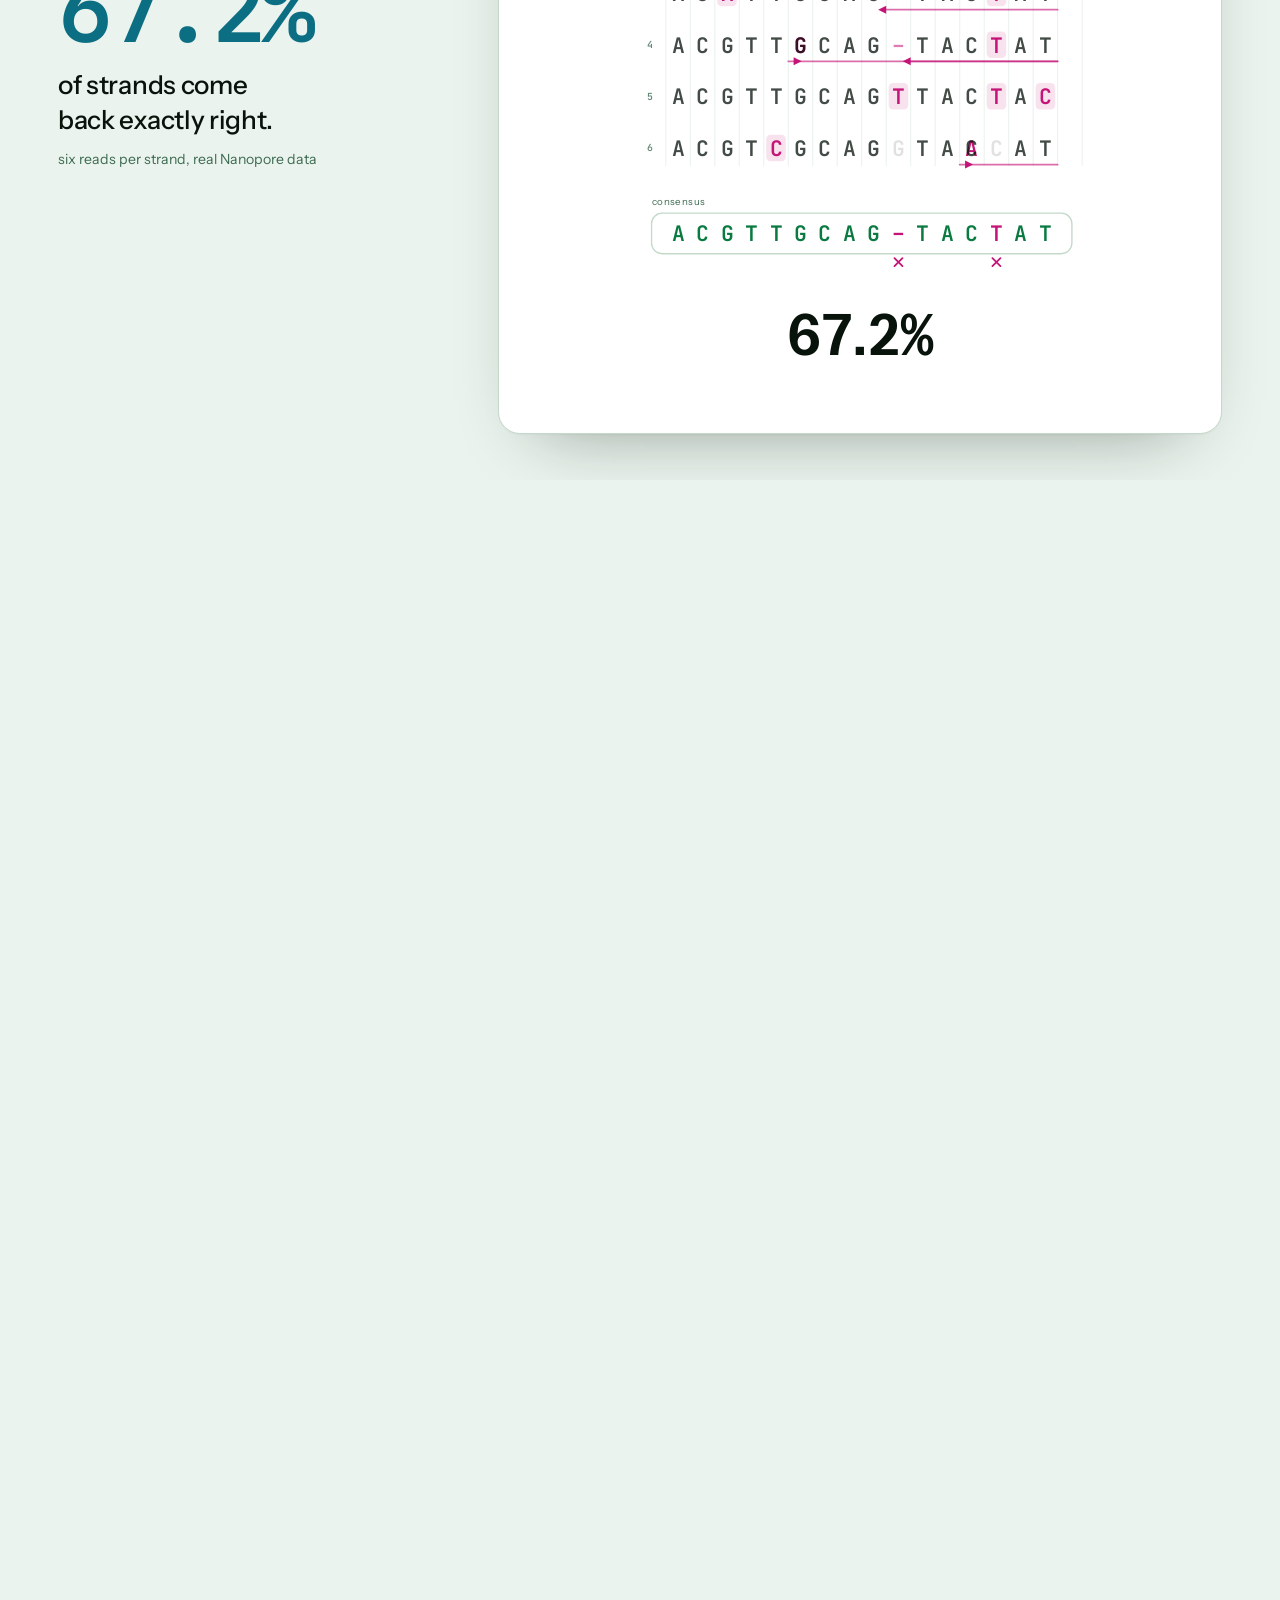
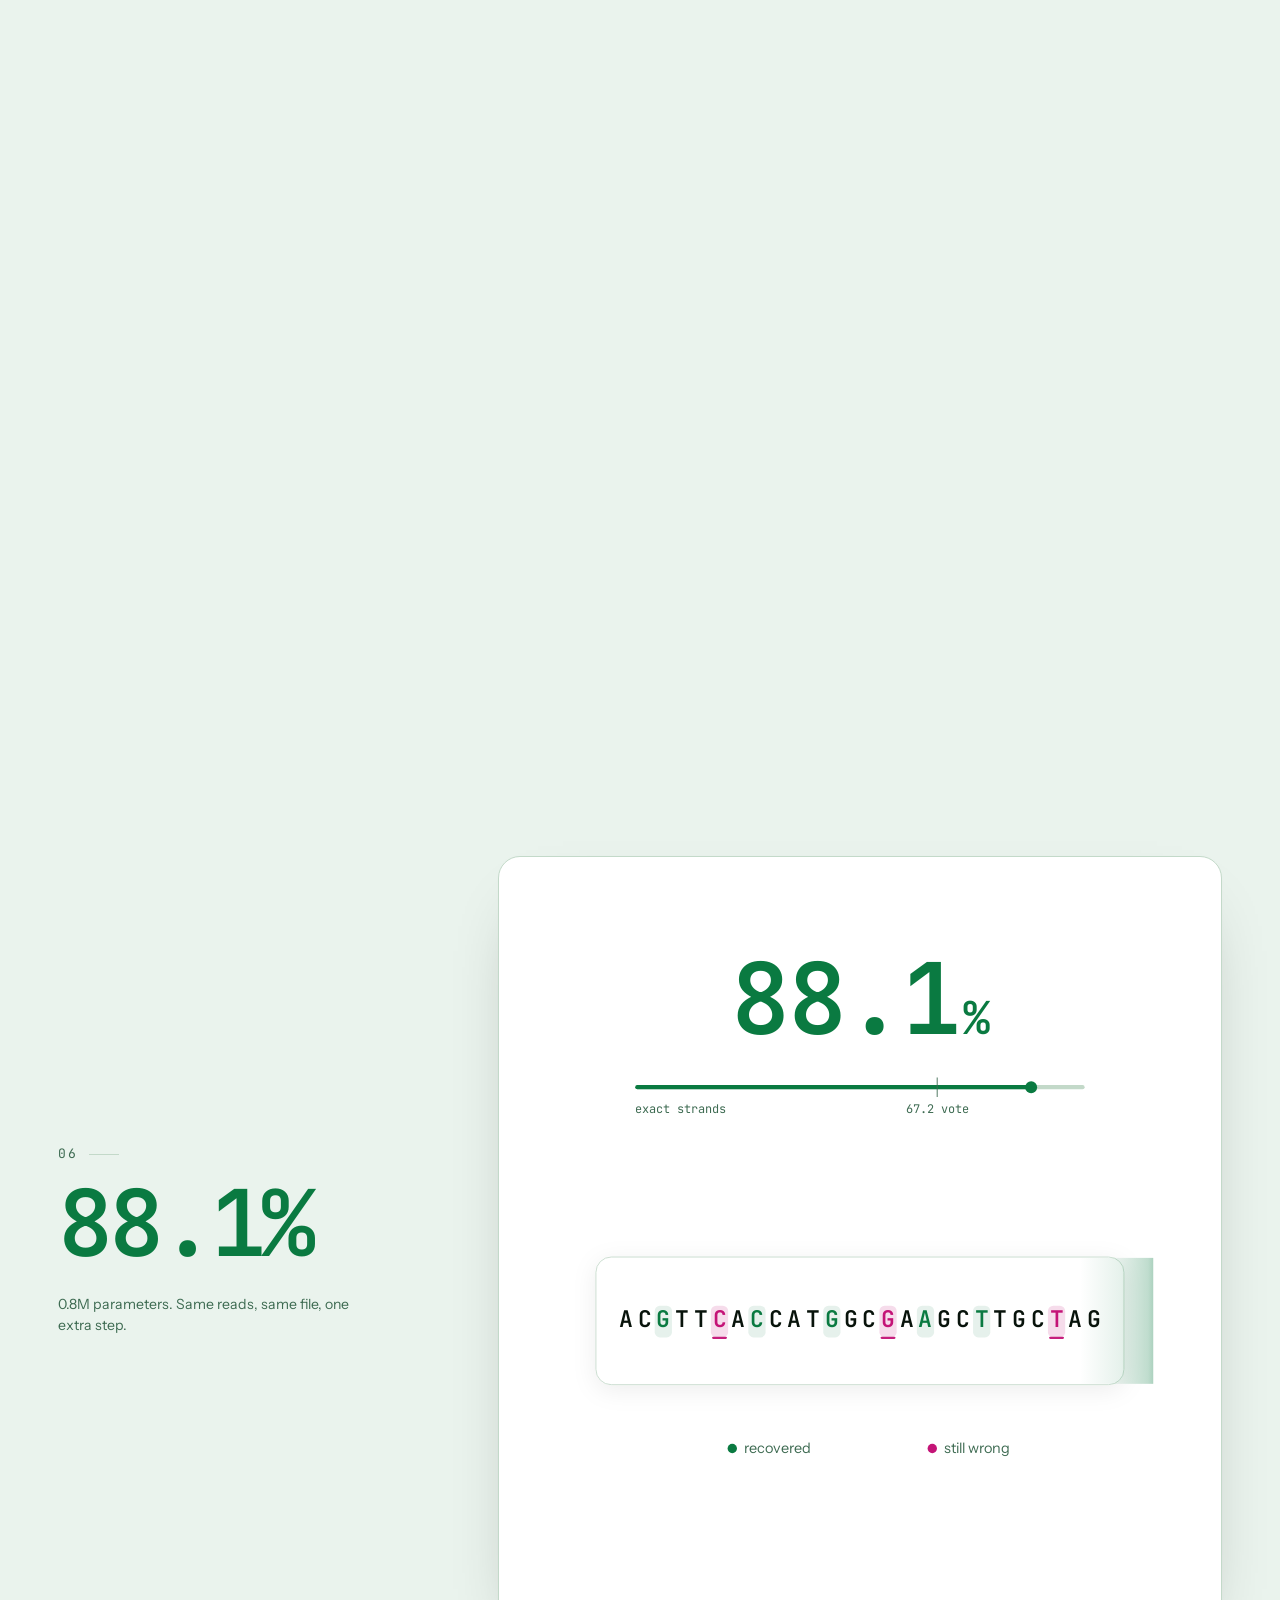
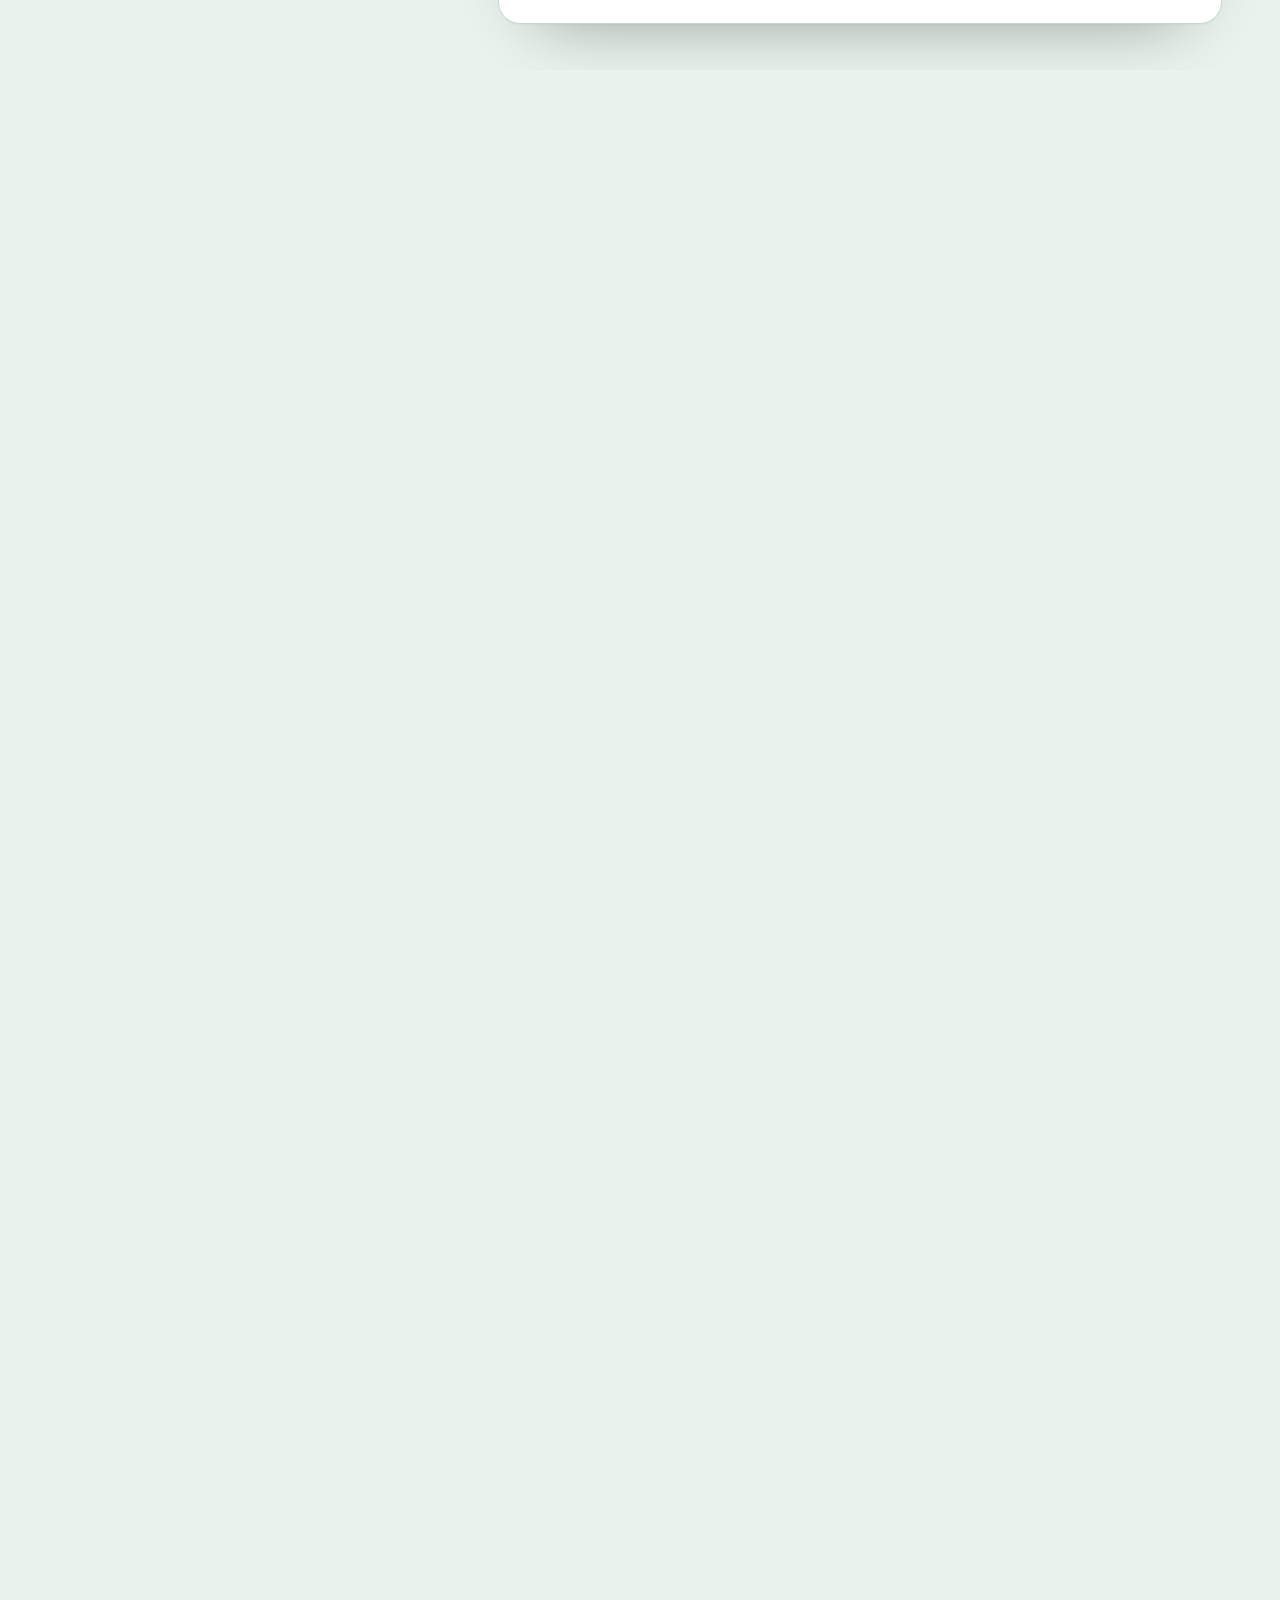
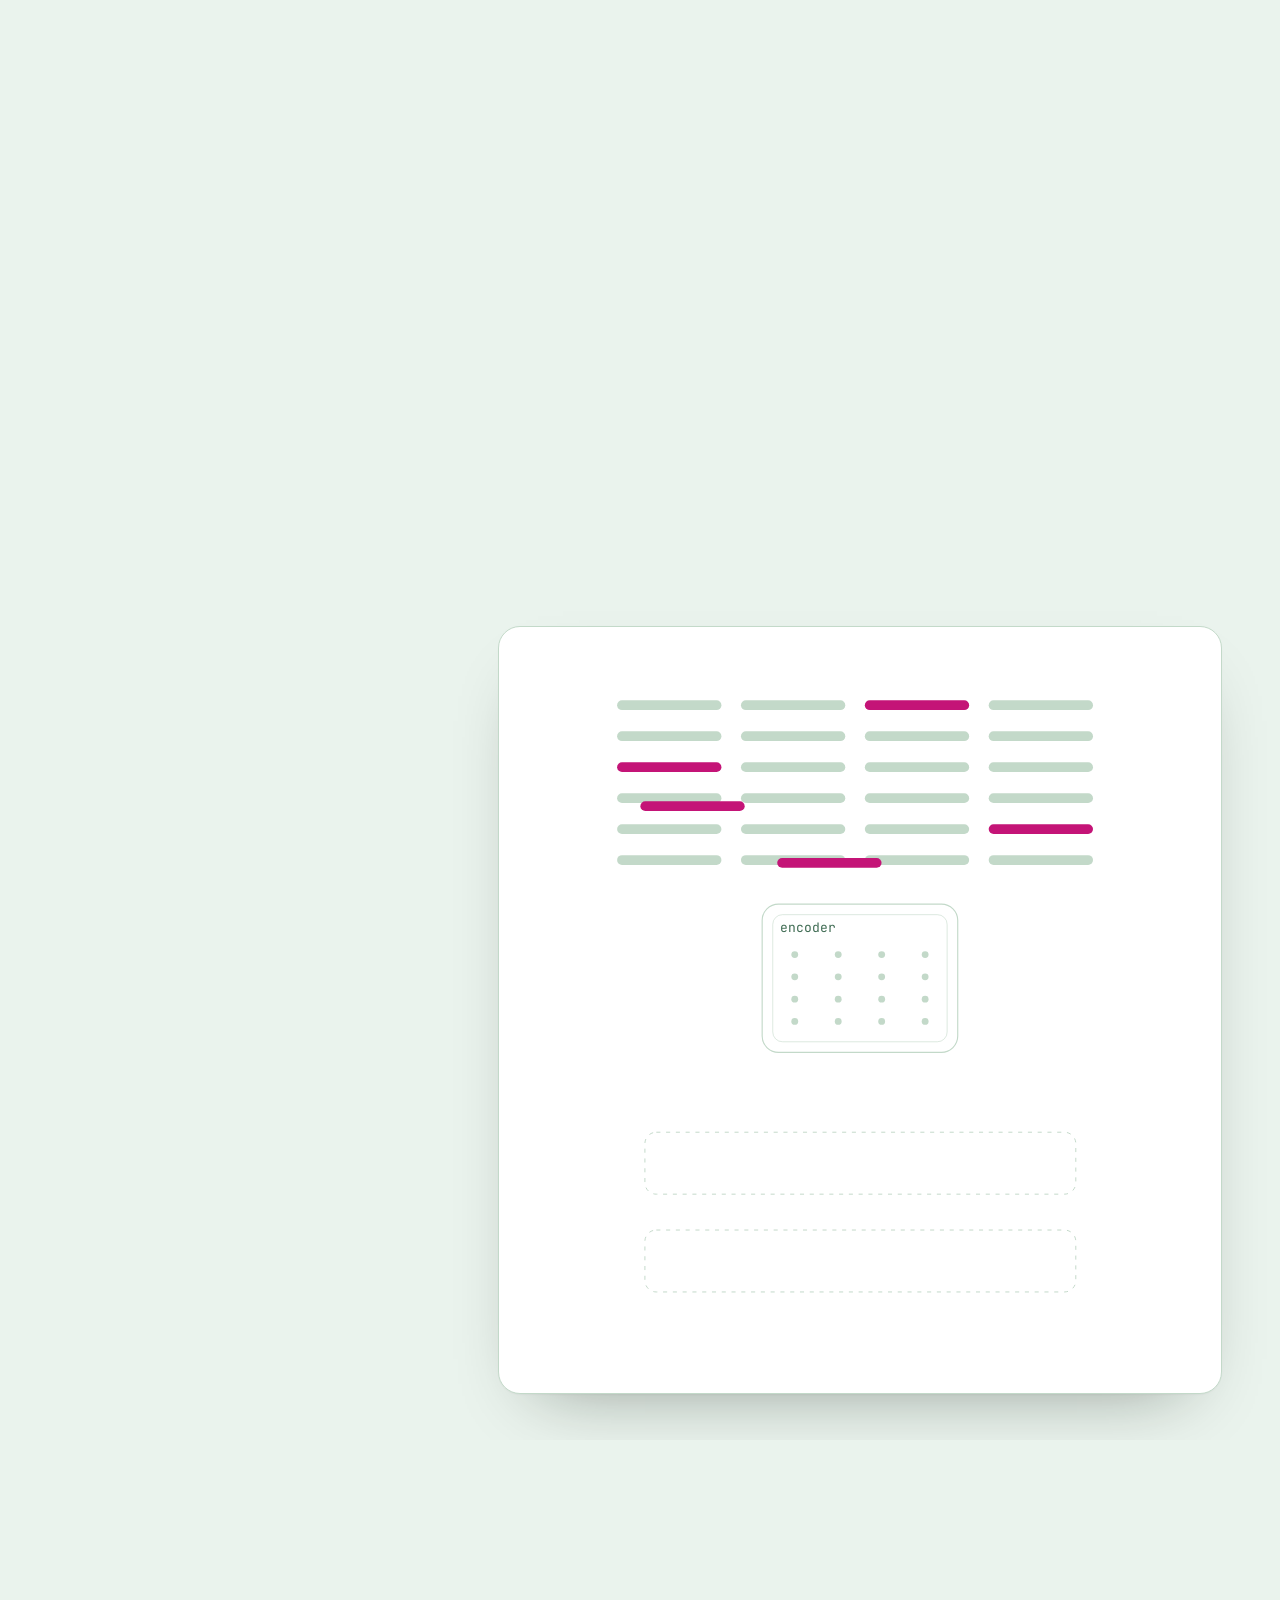
==== commit 9f5652c4: "Close scene: stop the copy layer doubling the artwork, drop the team slot The scene draws the mark, " ====
--- a/site/index.html
+++ b/site/index.html
@@ -247,8 +247,6 @@
           <a href="https://github.com/timarnoldev/hackmit2026">Read the code</a>
           <span class="sep" aria-hidden="true">·</span>
           <a href="deck/">Open the pitch deck</a>
-          <span class="sep" aria-hidden="true">·</span>
-          <span class="tbd">[TEAM: names and contact]</span>
         </p>
         <p class="credit">Real reads: Microsoft clustered Nanopore reads (MIT) and the DNAformer binned reads, Technion (CC BY 4.0).</p>
       </div>
--- a/site/styles.css
+++ b/site/styles.css
@@ -486,3 +486,9 @@
    (--rule-strong) is 3.22 : 1 on paper, hairlines (--rule) are decoration.
    Verdict colours are never used alone: cost and audit only tint a phrase that
    already says what it means, and the placeholder is dashed as well as yellow. */
+
+/* The close scene draws its own mark, wordmark and links. The copy block below is the
+   no-JS fallback, so it is hidden once the scene is running; the dataset credit is not
+   drawn by the scene and stays. */
+html.js .scene--close .copy .wordmark,
+html.js .scene--close .copy .asks { display: none; }
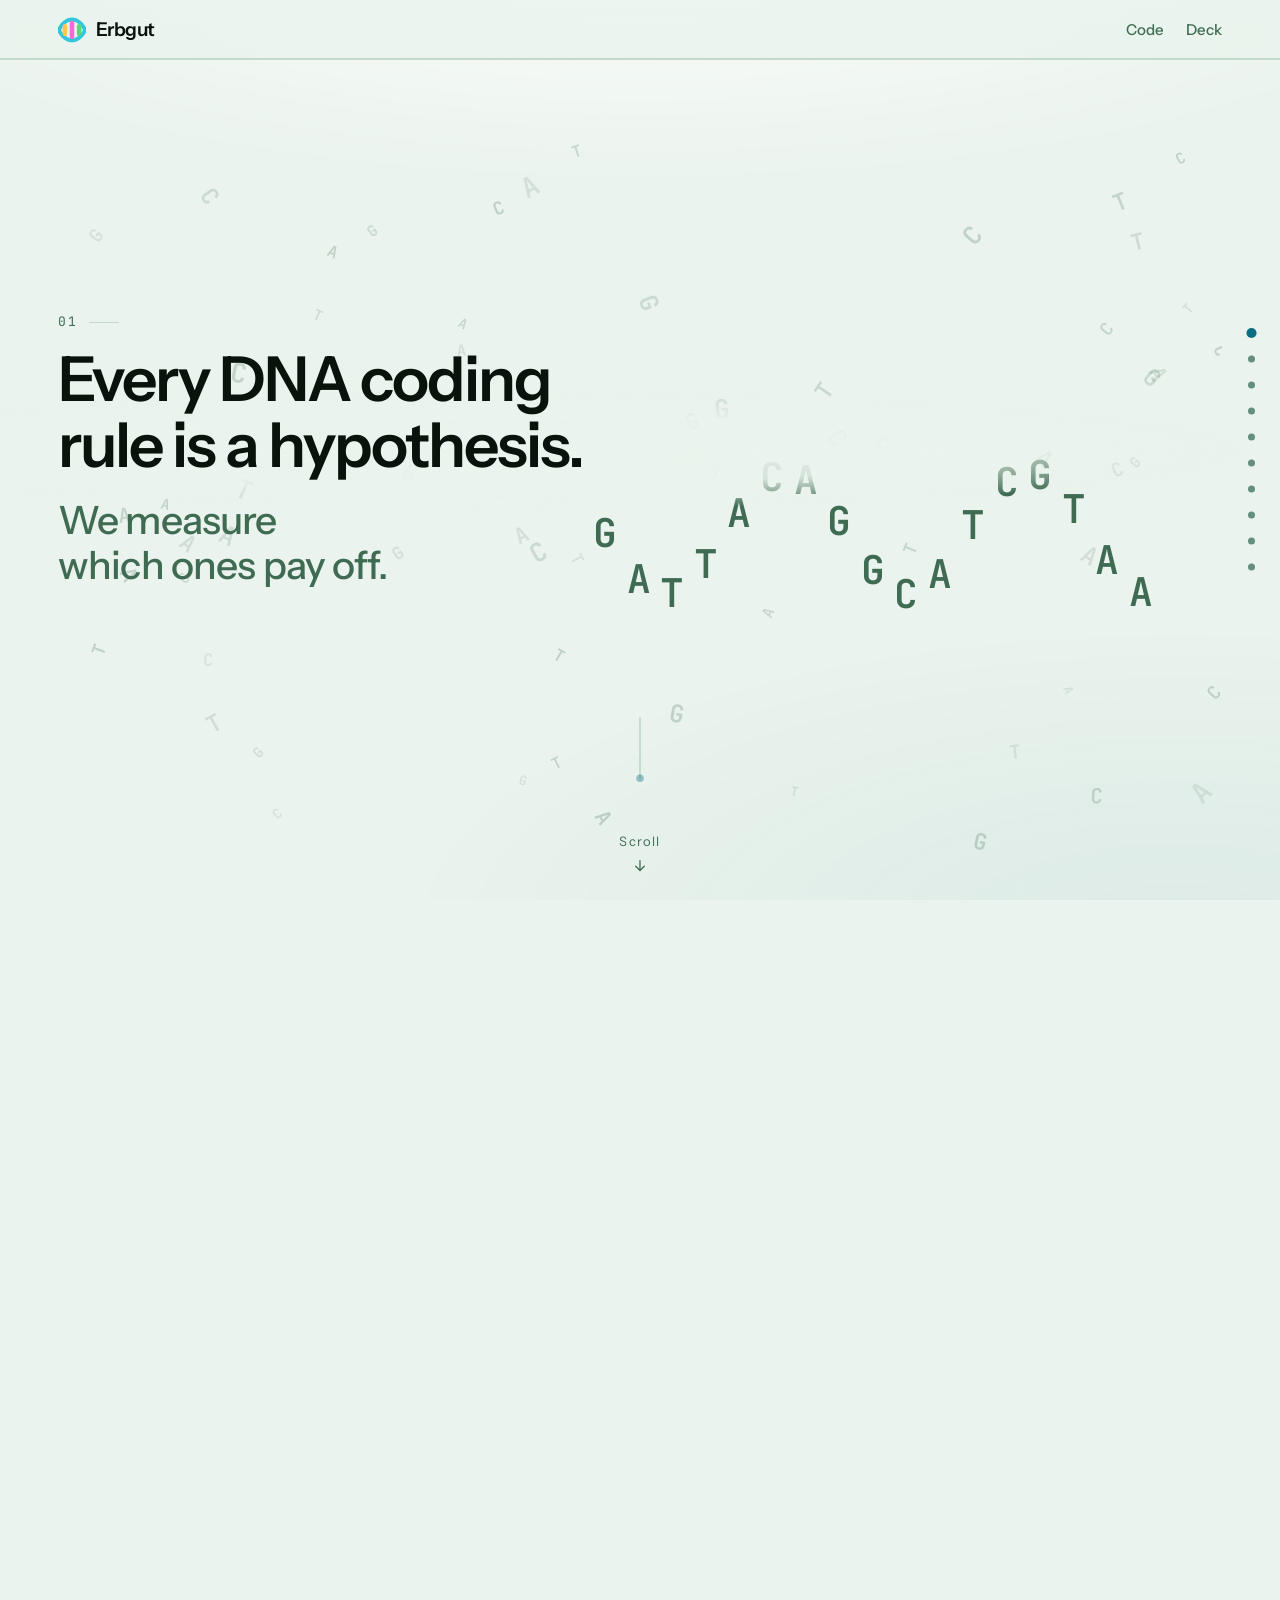
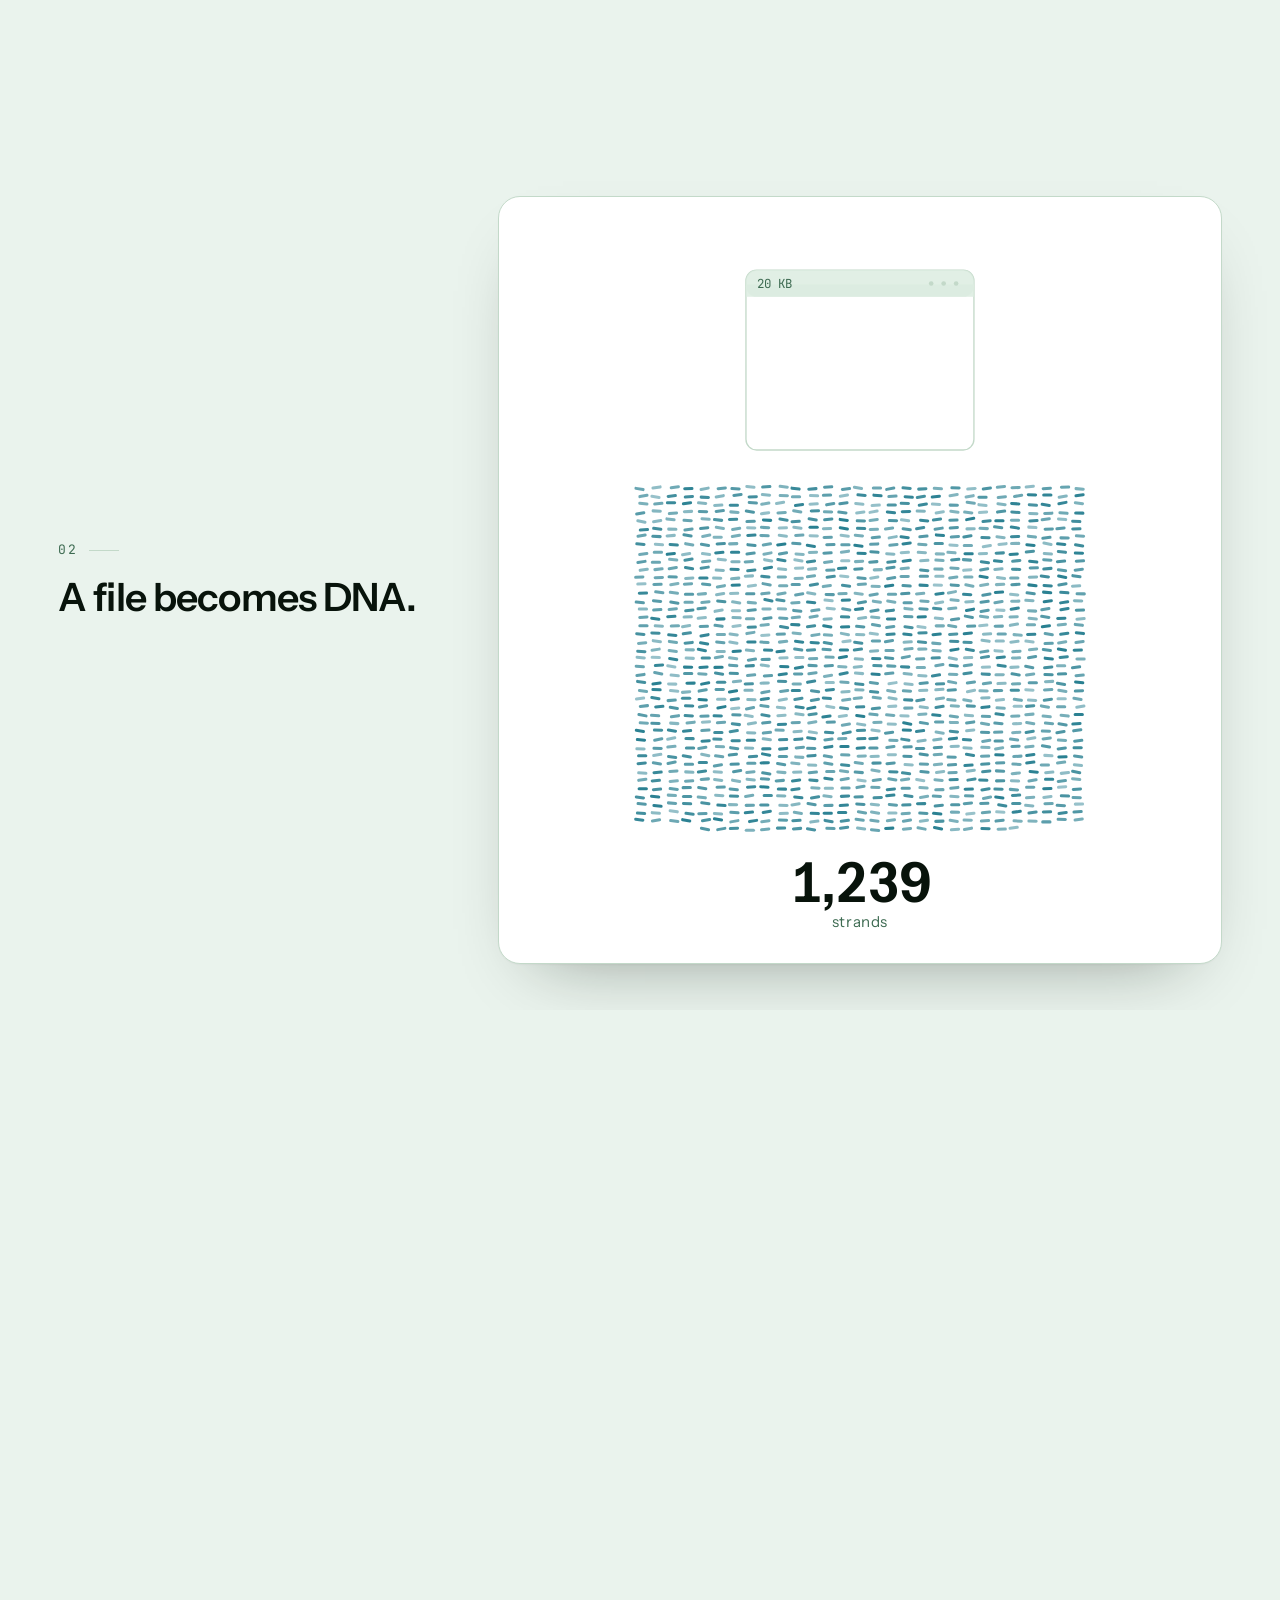
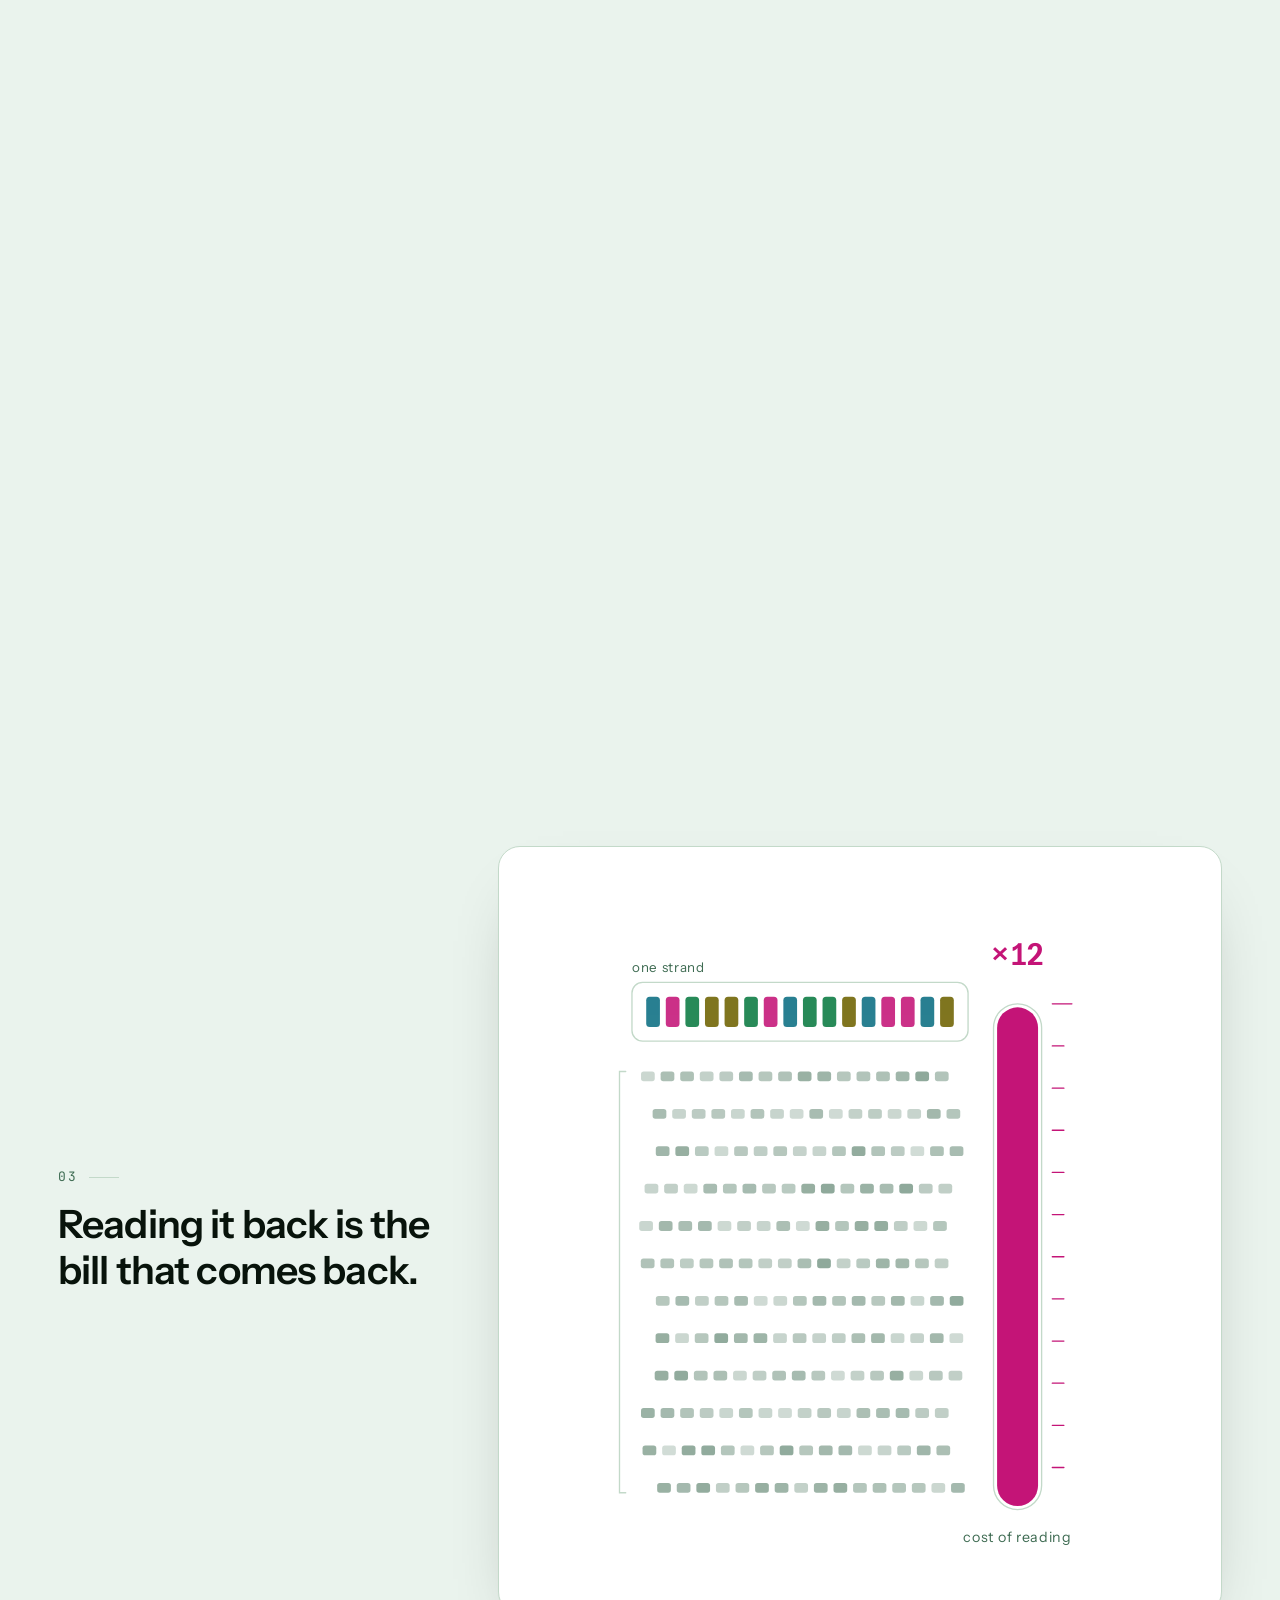
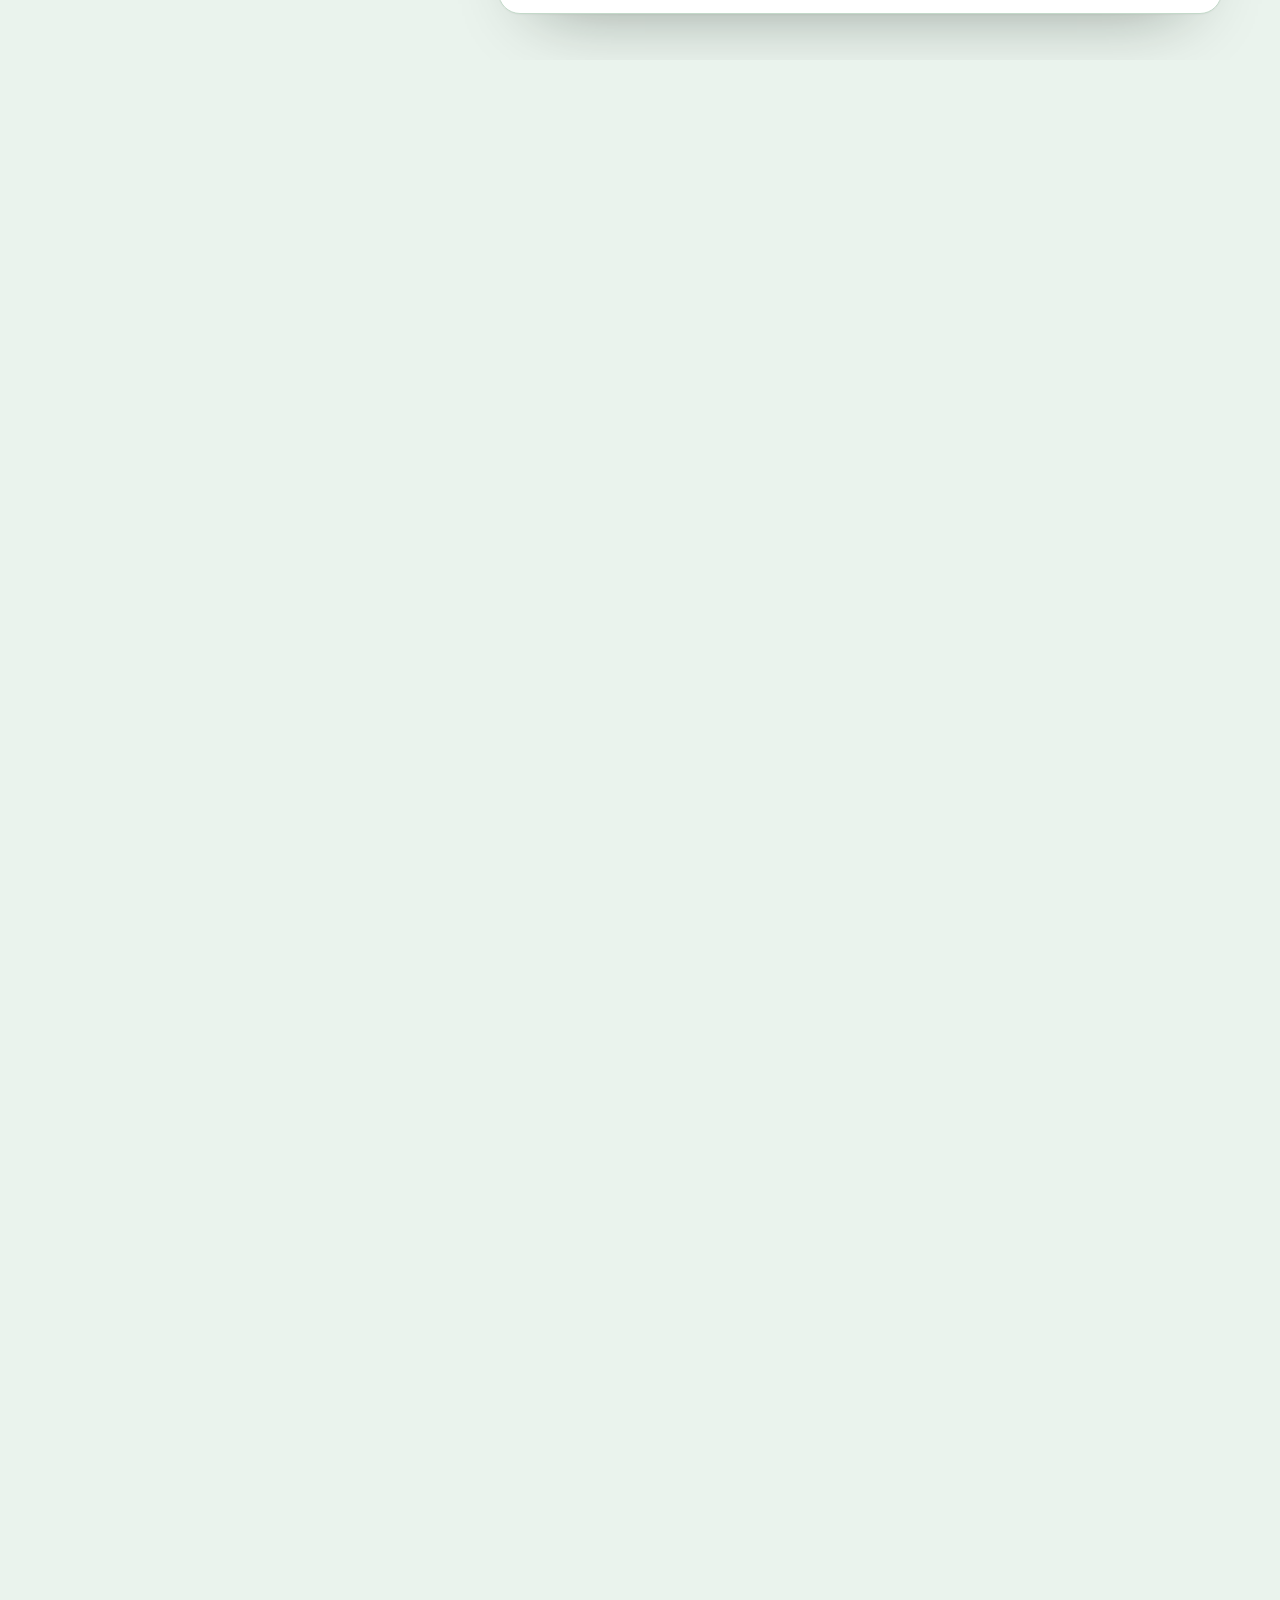
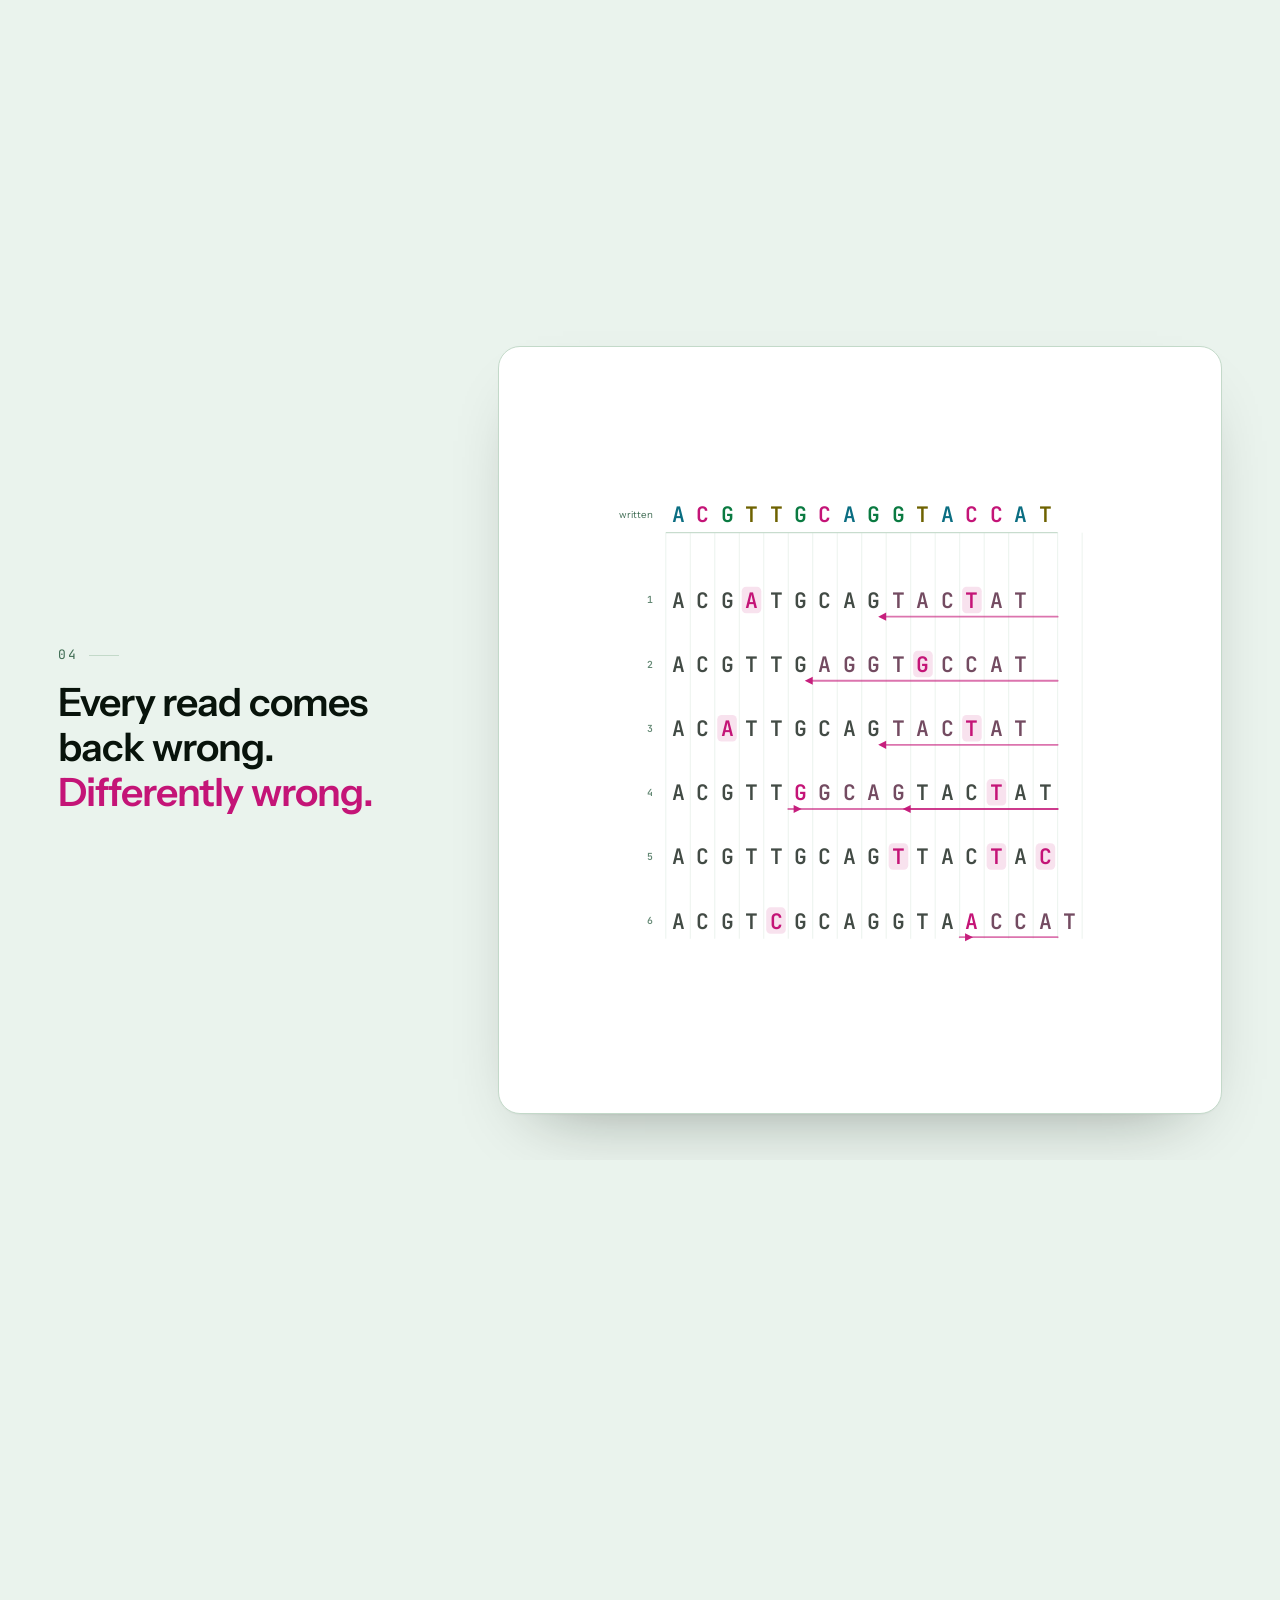
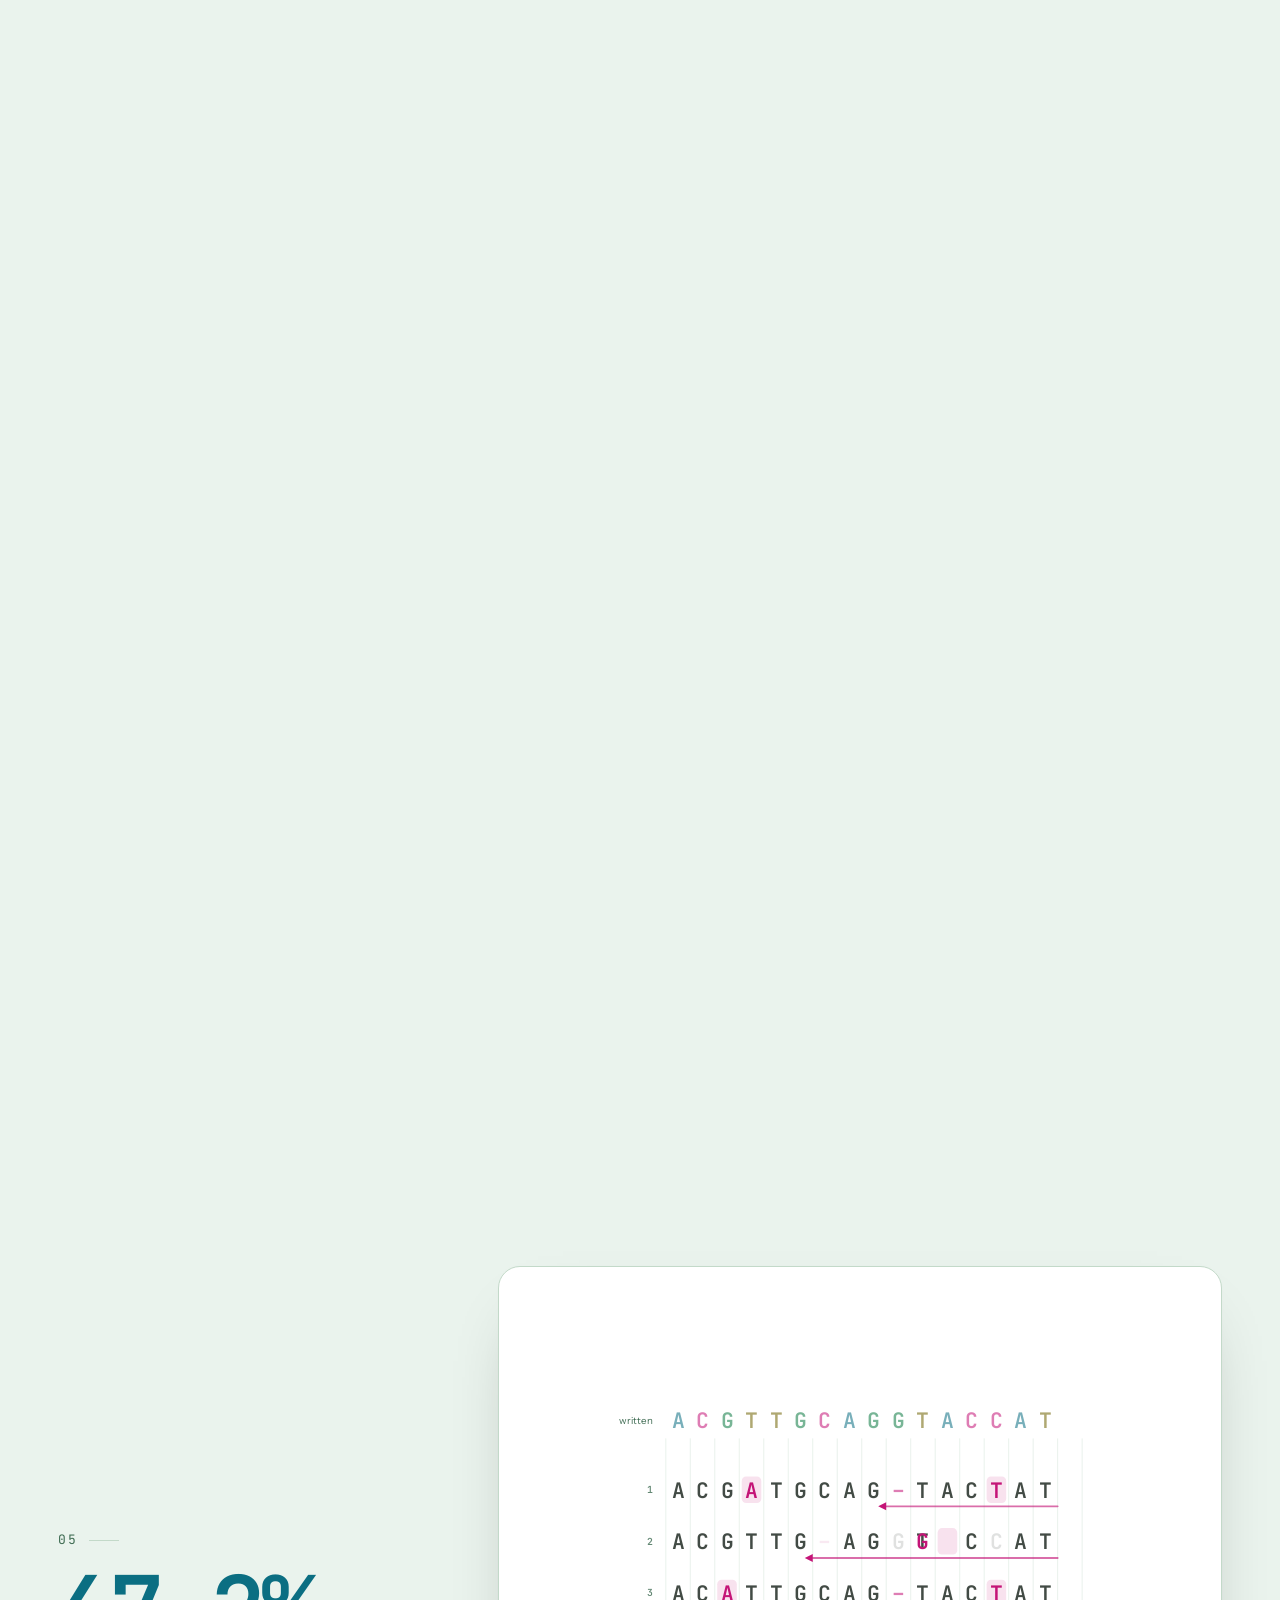
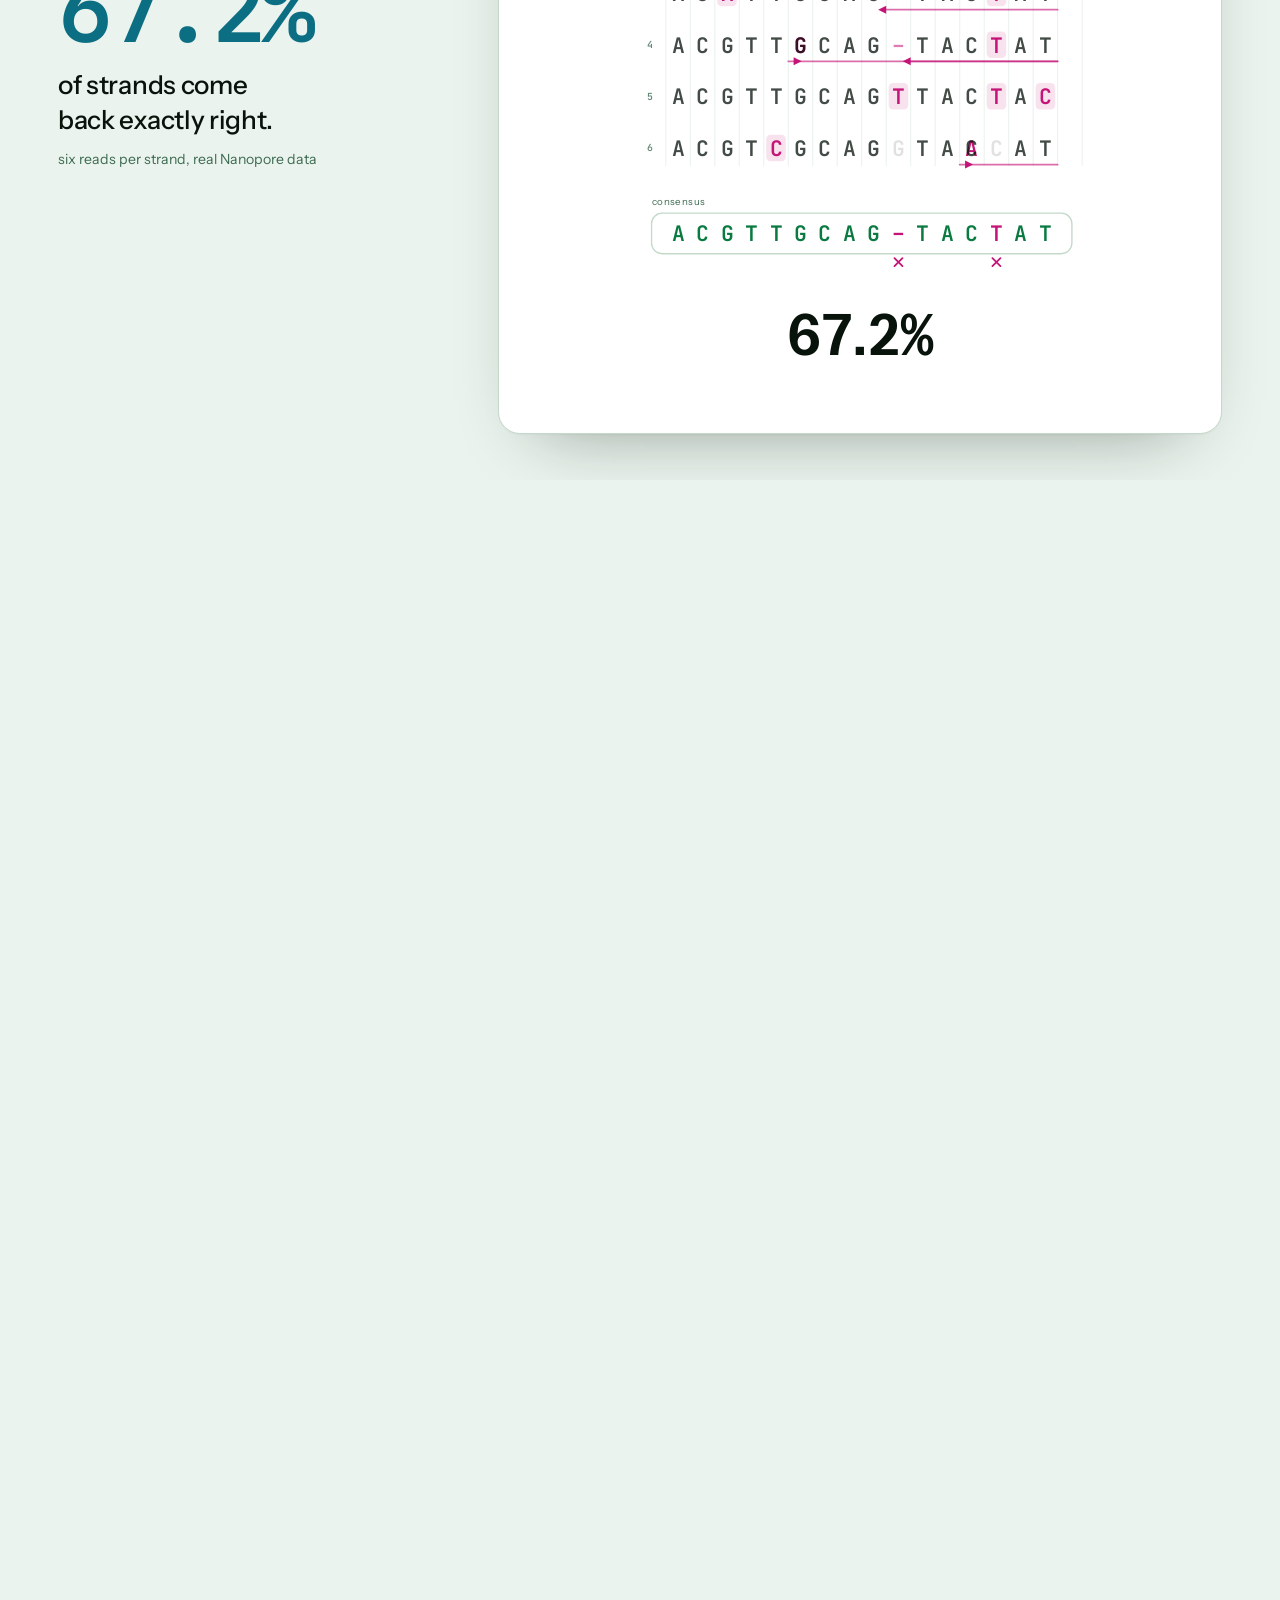
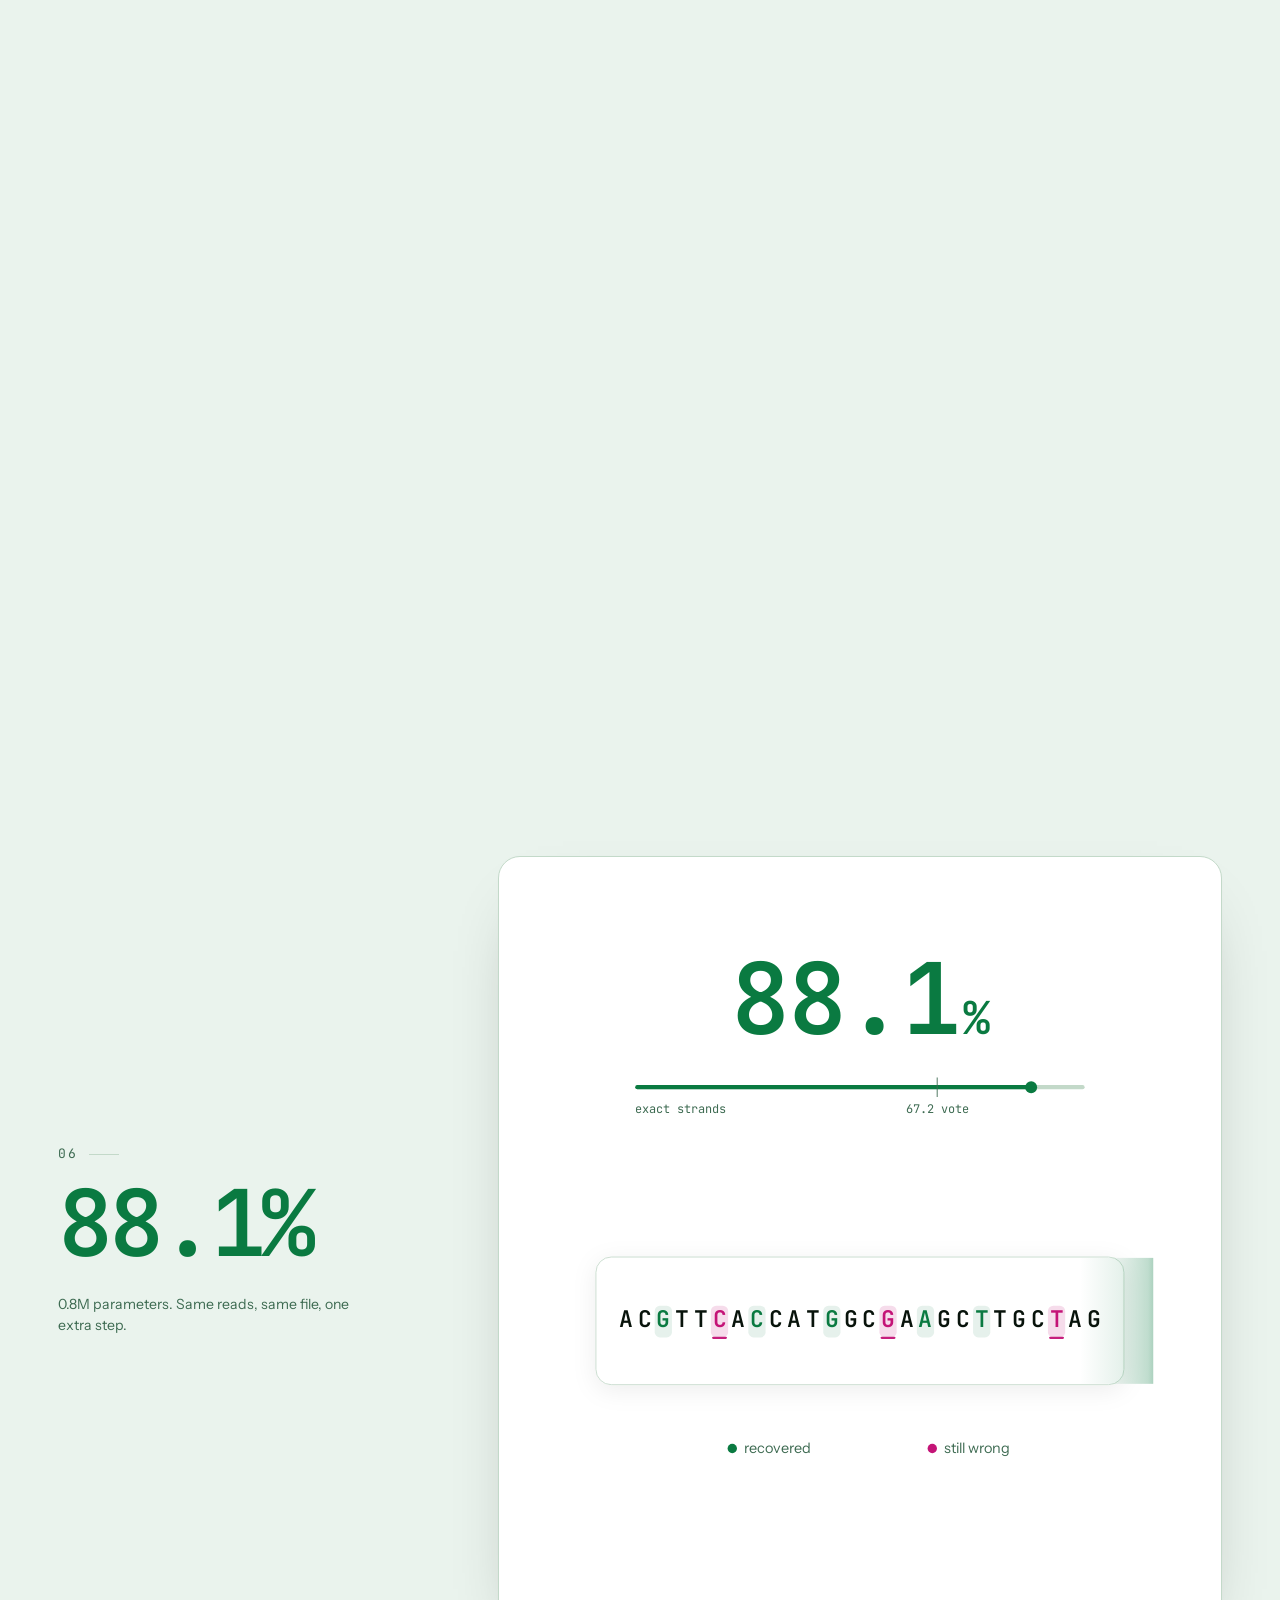
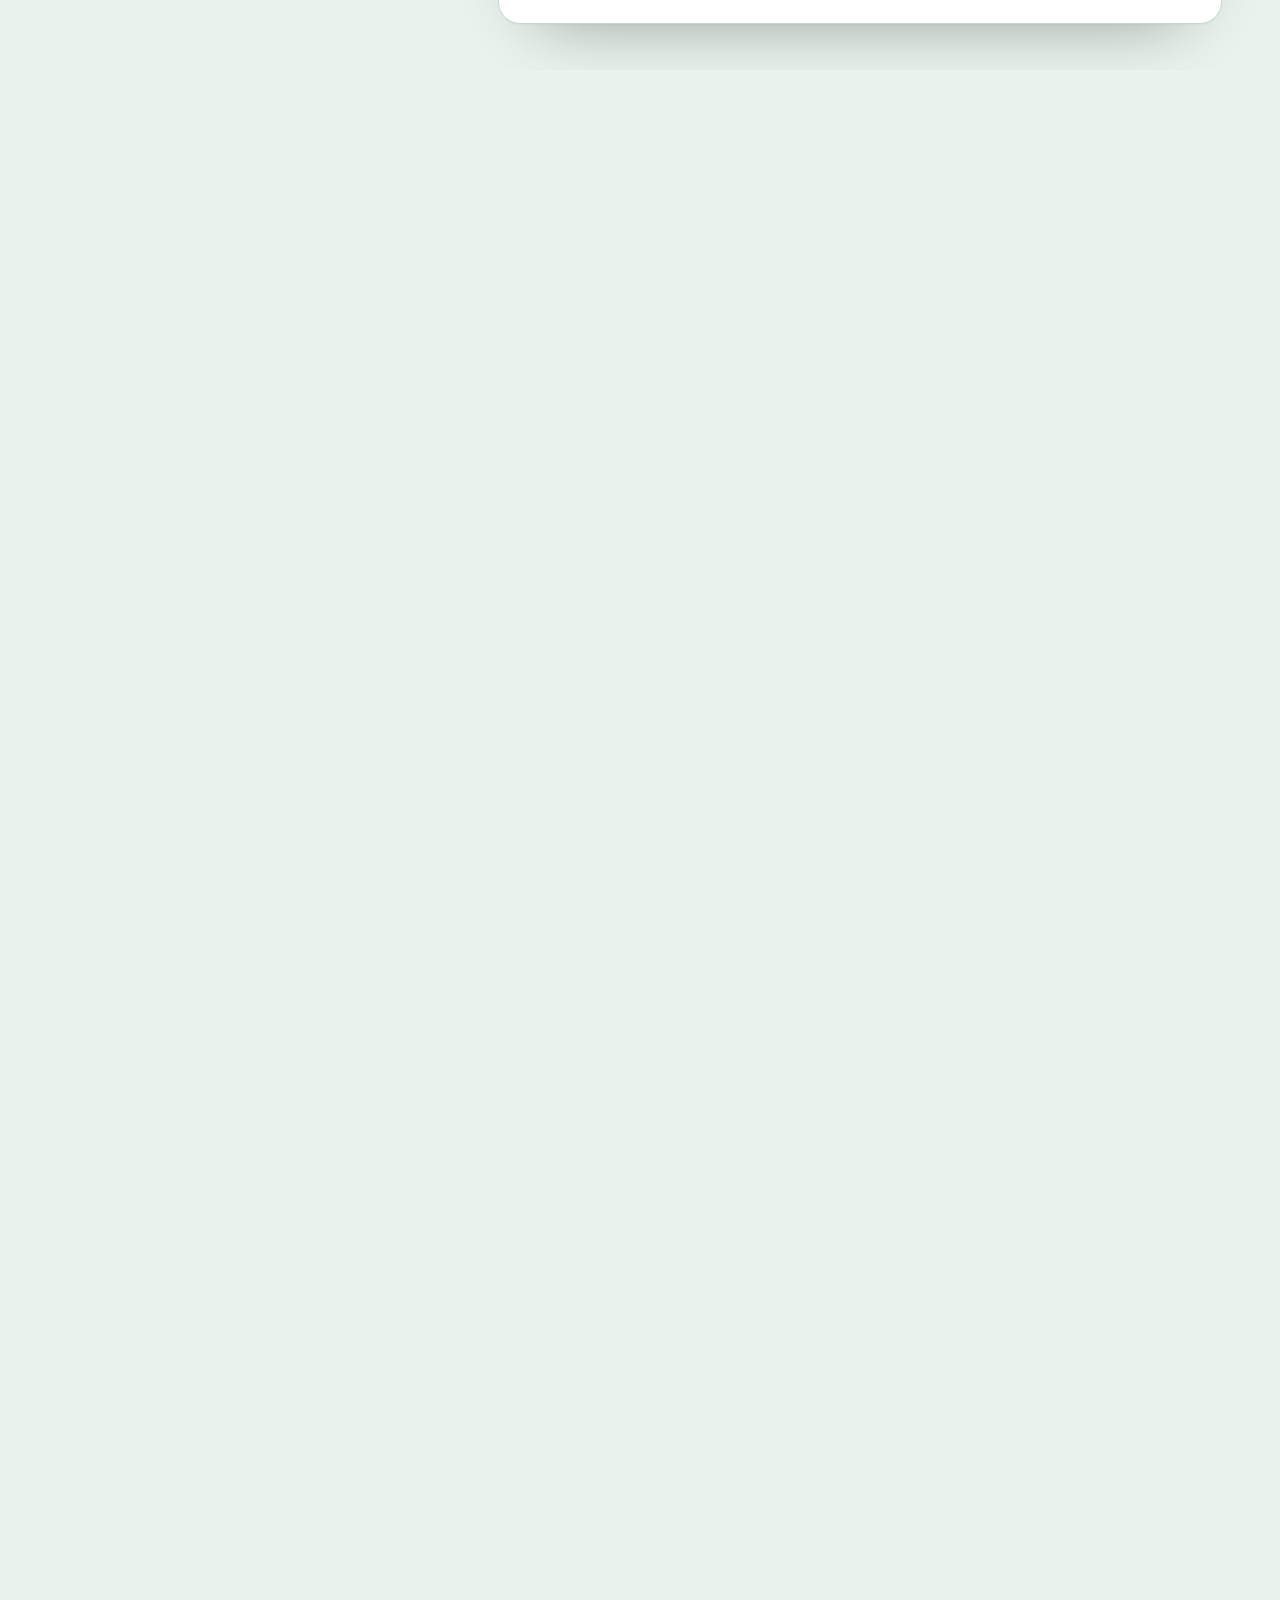
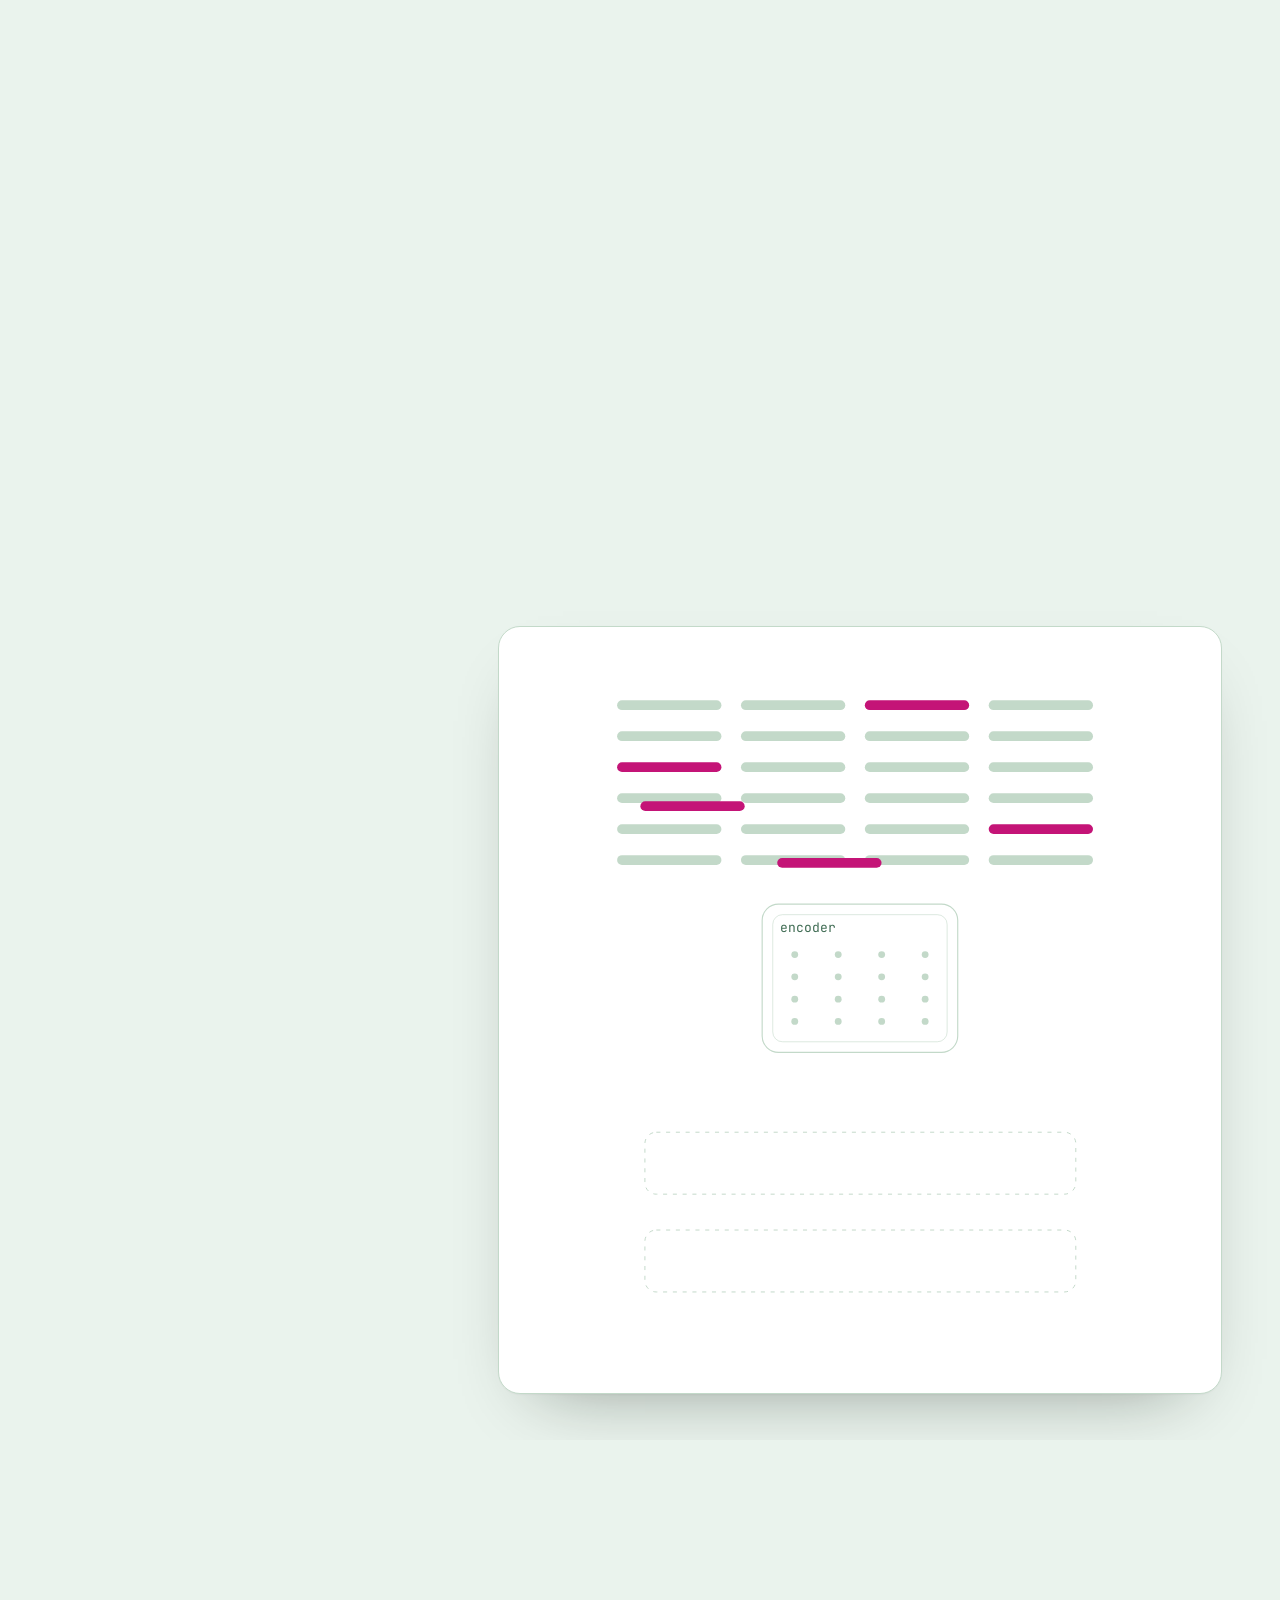
==== commit 5ec66eed: "Replace the logo with the team's new DNA helix artwork The new mark is a horizontal double helix dra" ====
--- a/site/index.html
+++ b/site/index.html
@@ -227,9 +227,9 @@
           <p class="cap">trained in 13 minutes</p>
         </div>
         <div class="stat" data-at=".58" data-hold>
-          <p class="num">229</p>
-          <p class="stat-b">strands exact, decoded</p>
-          <p class="cap">on the microcontroller itself, against 211 classic</p>
+          <p class="num">$50</p>
+          <p class="stat-b">the whole pipeline</p>
+          <p class="cap">runs on a microcontroller</p>
         </div>
       </div>
     </div>
@@ -242,11 +242,13 @@
     <div class="art" data-art></div>
     <div class="copy" data-copy>
       <div class="cb" data-at="0">
-        <img class="wordmark" src="assets/logo.svg" alt="Erbgut" width="360" height="80">
+        <img class="wordmark" src="assets/logo.svg" alt="Erbgut" width="434" height="380">
         <p class="asks">
           <a href="https://github.com/timarnoldev/hackmit2026">Read the code</a>
           <span class="sep" aria-hidden="true">·</span>
           <a href="deck/">Open the pitch deck</a>
+          <span class="sep" aria-hidden="true">·</span>
+          <span class="tbd">[TEAM: names and contact]</span>
         </p>
         <p class="credit">Real reads: Microsoft clustered Nanopore reads (MIT) and the DNAformer binned reads, Technion (CC BY 4.0).</p>
       </div>
--- a/site/styles.css
+++ b/site/styles.css
@@ -198,7 +198,7 @@
   letter-spacing: -.03em;
   font-size: 19px;
 }
-.brand img { display: block; border-radius: 7px; }
+.brand img { display: block; }  /* the mark has no tile to round off */
 .top nav { display: flex; gap: 22px; }
 .top nav a {
   color: var(--muted);
@@ -413,10 +413,12 @@
 /* ── close ────────────────────────────────────────────────────────────── */
 
 .wordmark {
+  /* the full lockup is nearly square (434x380), so it is sized by height here
+     rather than by width, or it swallows the close scene */
   display: block;
-  width: min(330px, 72vw);
+  width: min(232px, 60vw);
   height: auto;
-  margin-bottom: 34px;
+  margin-bottom: 26px;
 }
 .asks {
   display: flex;
@@ -486,9 +488,3 @@
    (--rule-strong) is 3.22 : 1 on paper, hairlines (--rule) are decoration.
    Verdict colours are never used alone: cost and audit only tint a phrase that
    already says what it means, and the placeholder is dashed as well as yellow. */
-
-/* The close scene draws its own mark, wordmark and links. The copy block below is the
-   no-JS fallback, so it is hidden once the scene is running; the dataset credit is not
-   drawn by the scene and stays. */
-html.js .scene--close .copy .wordmark,
-html.js .scene--close .copy .asks { display: none; }
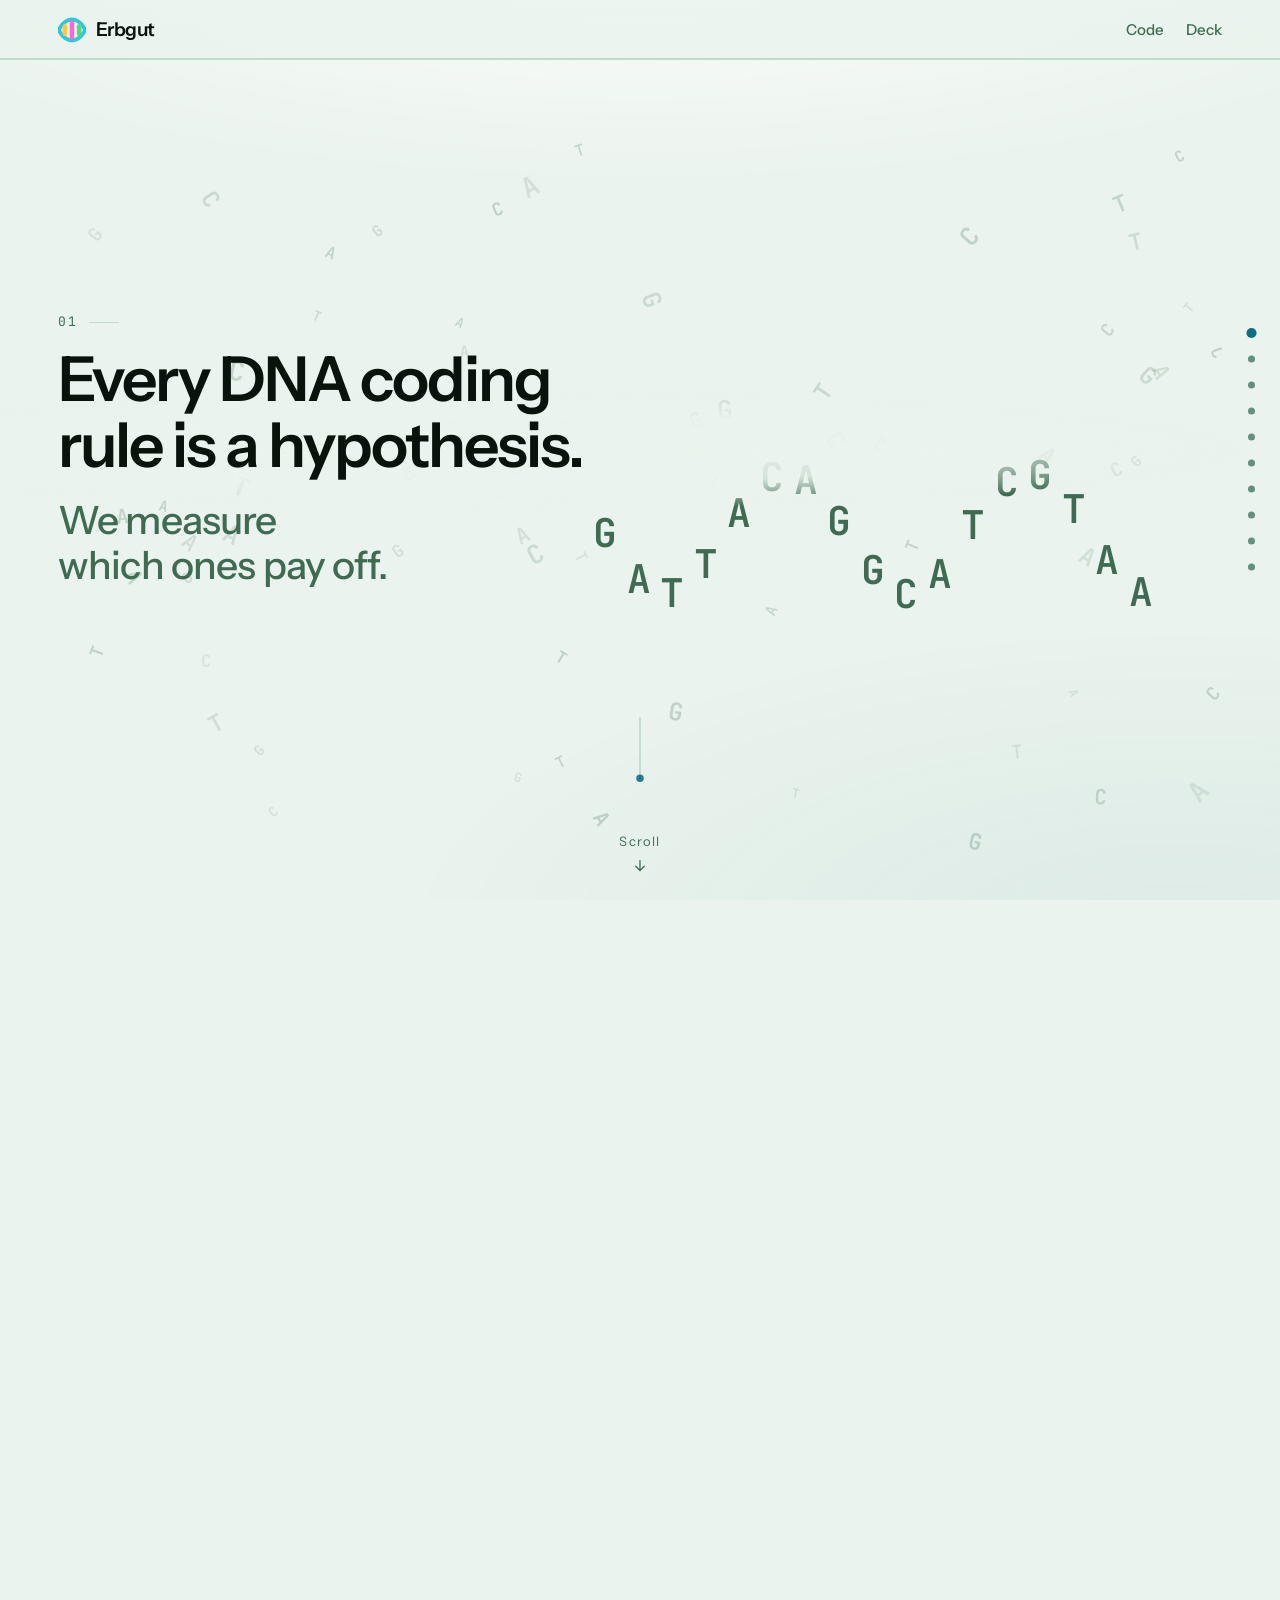
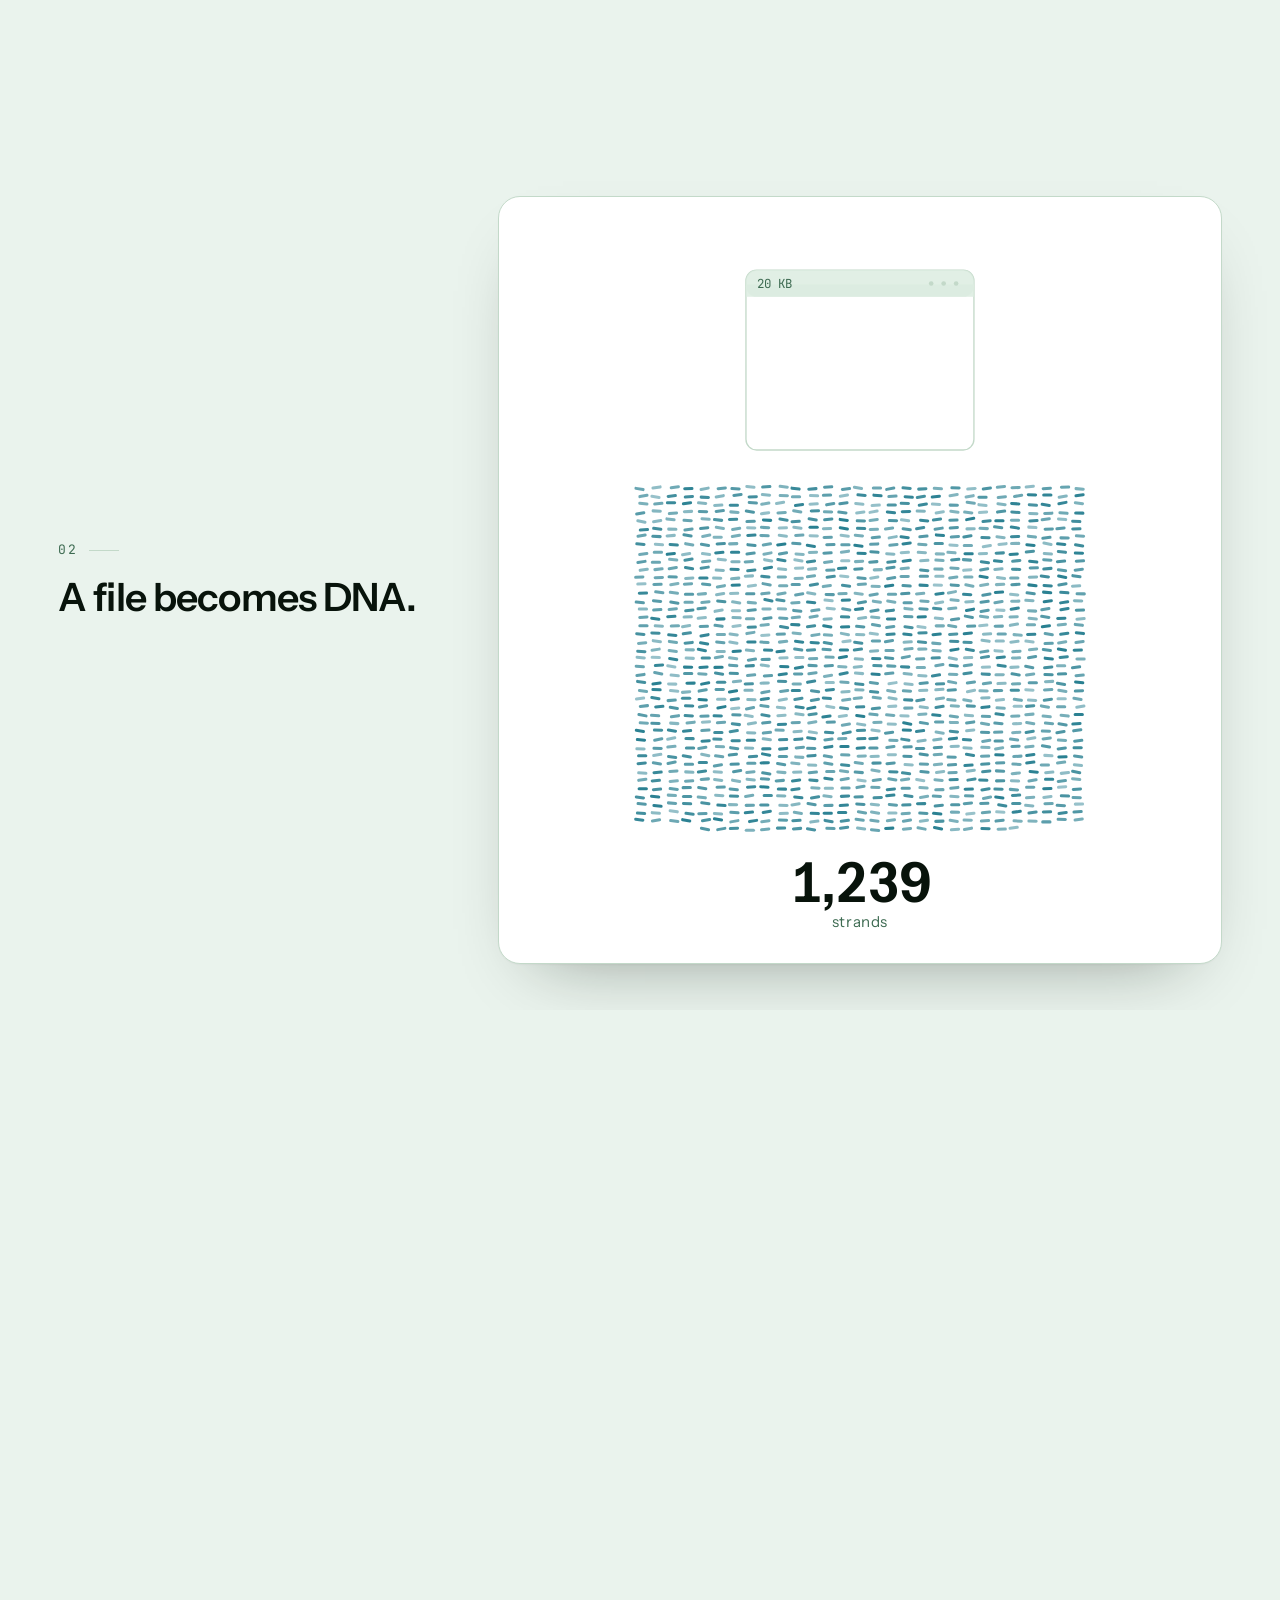
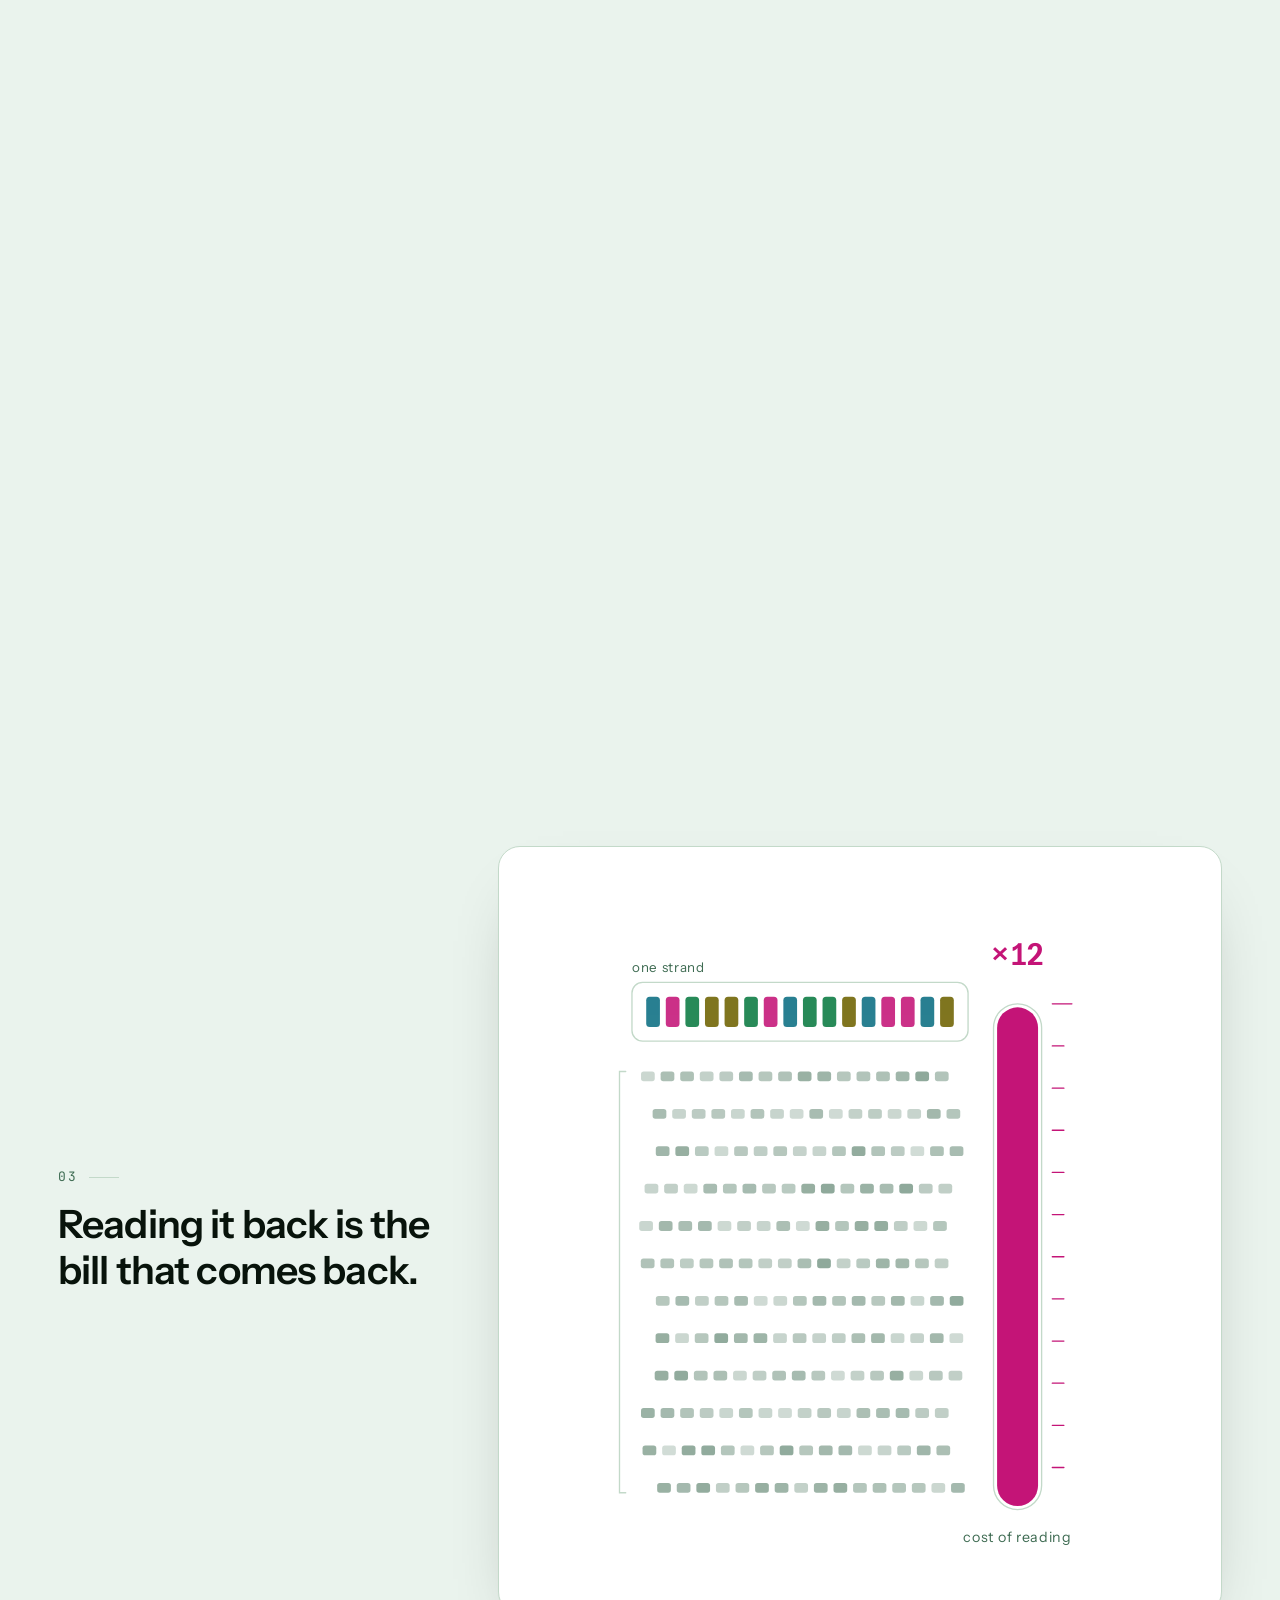
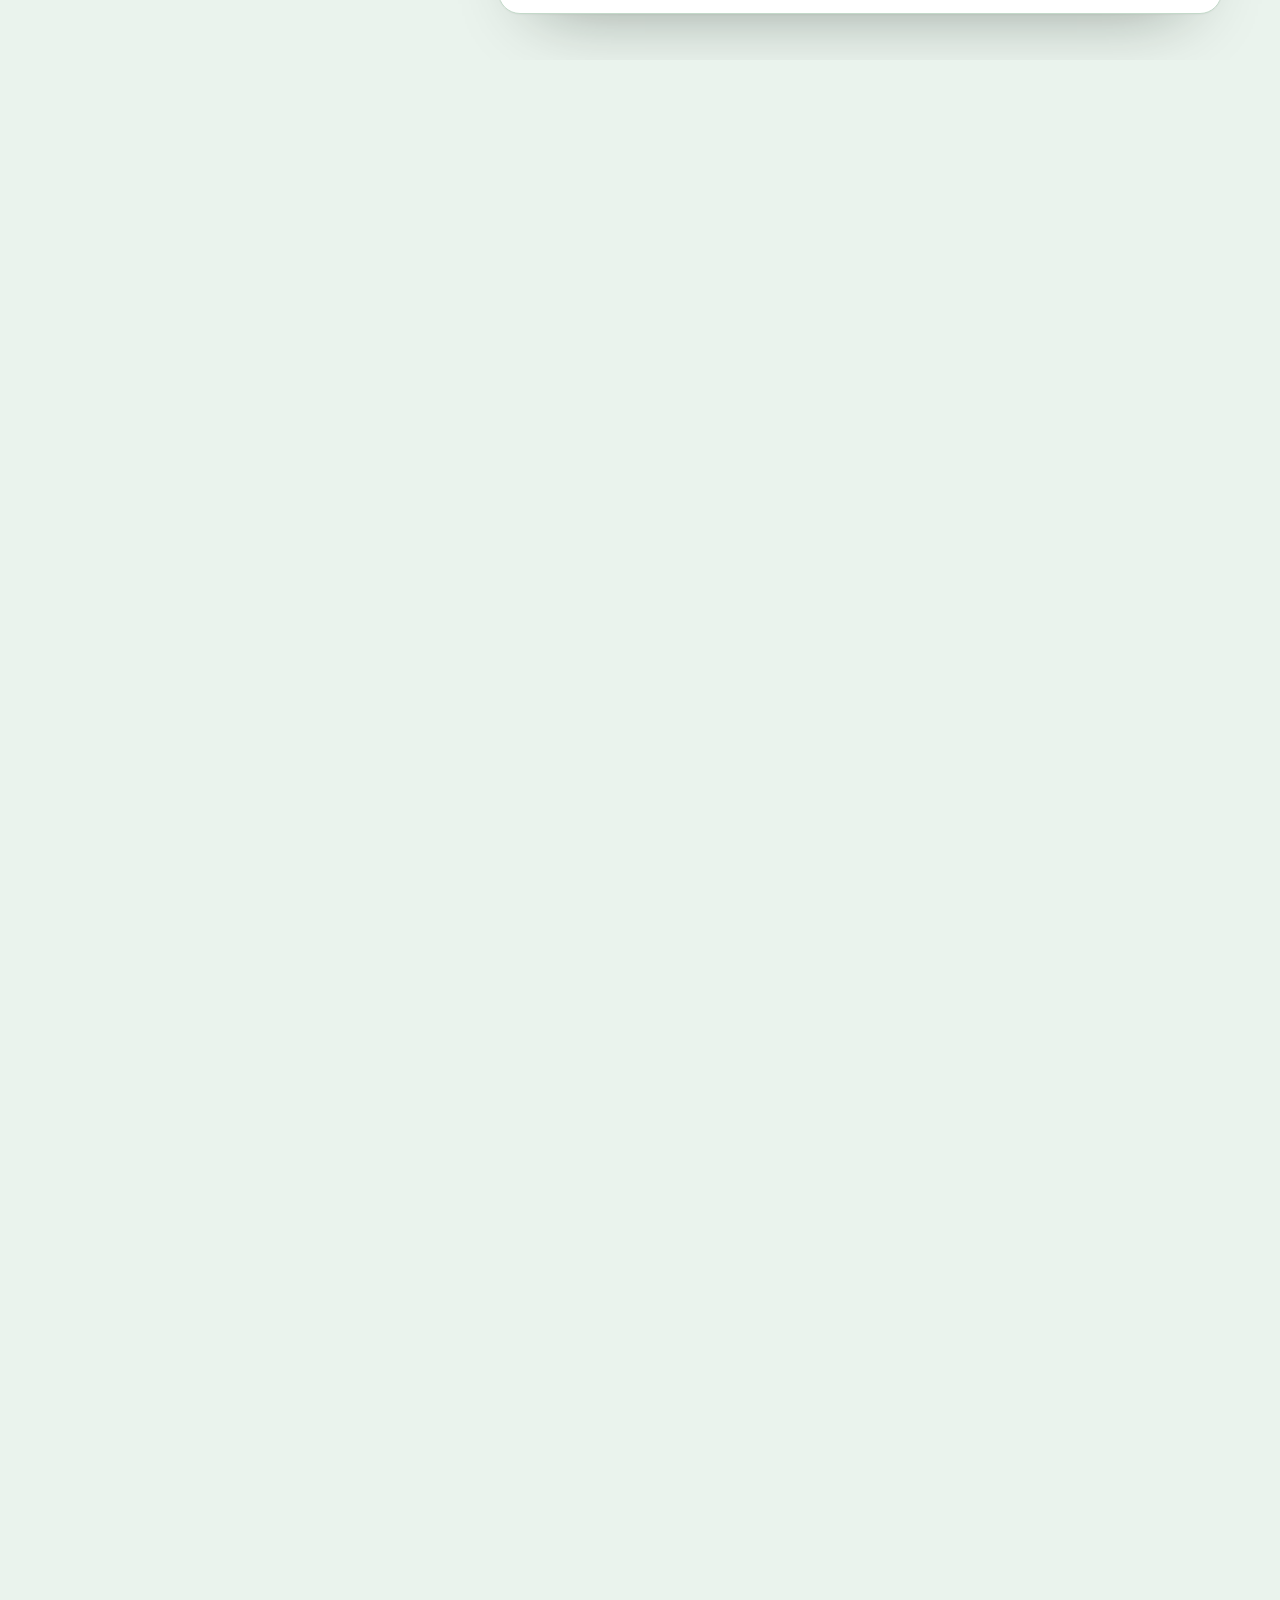
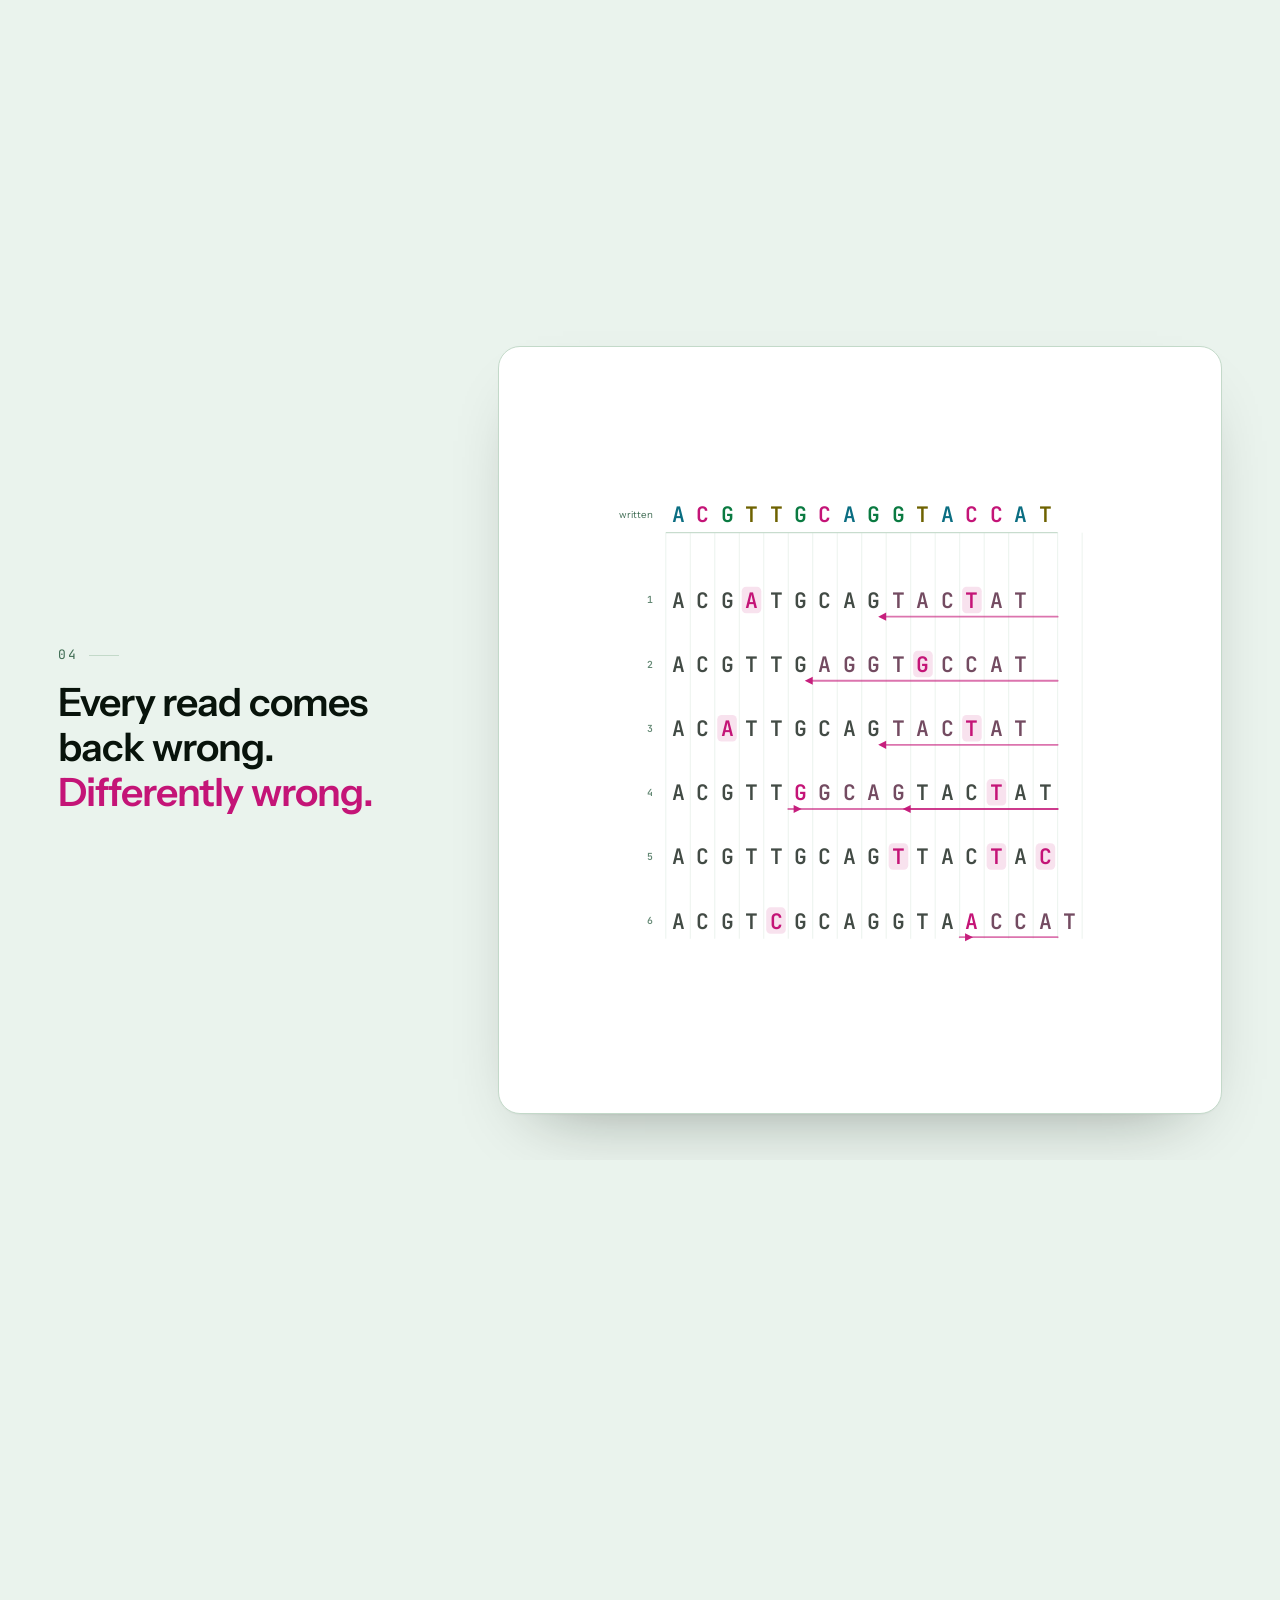
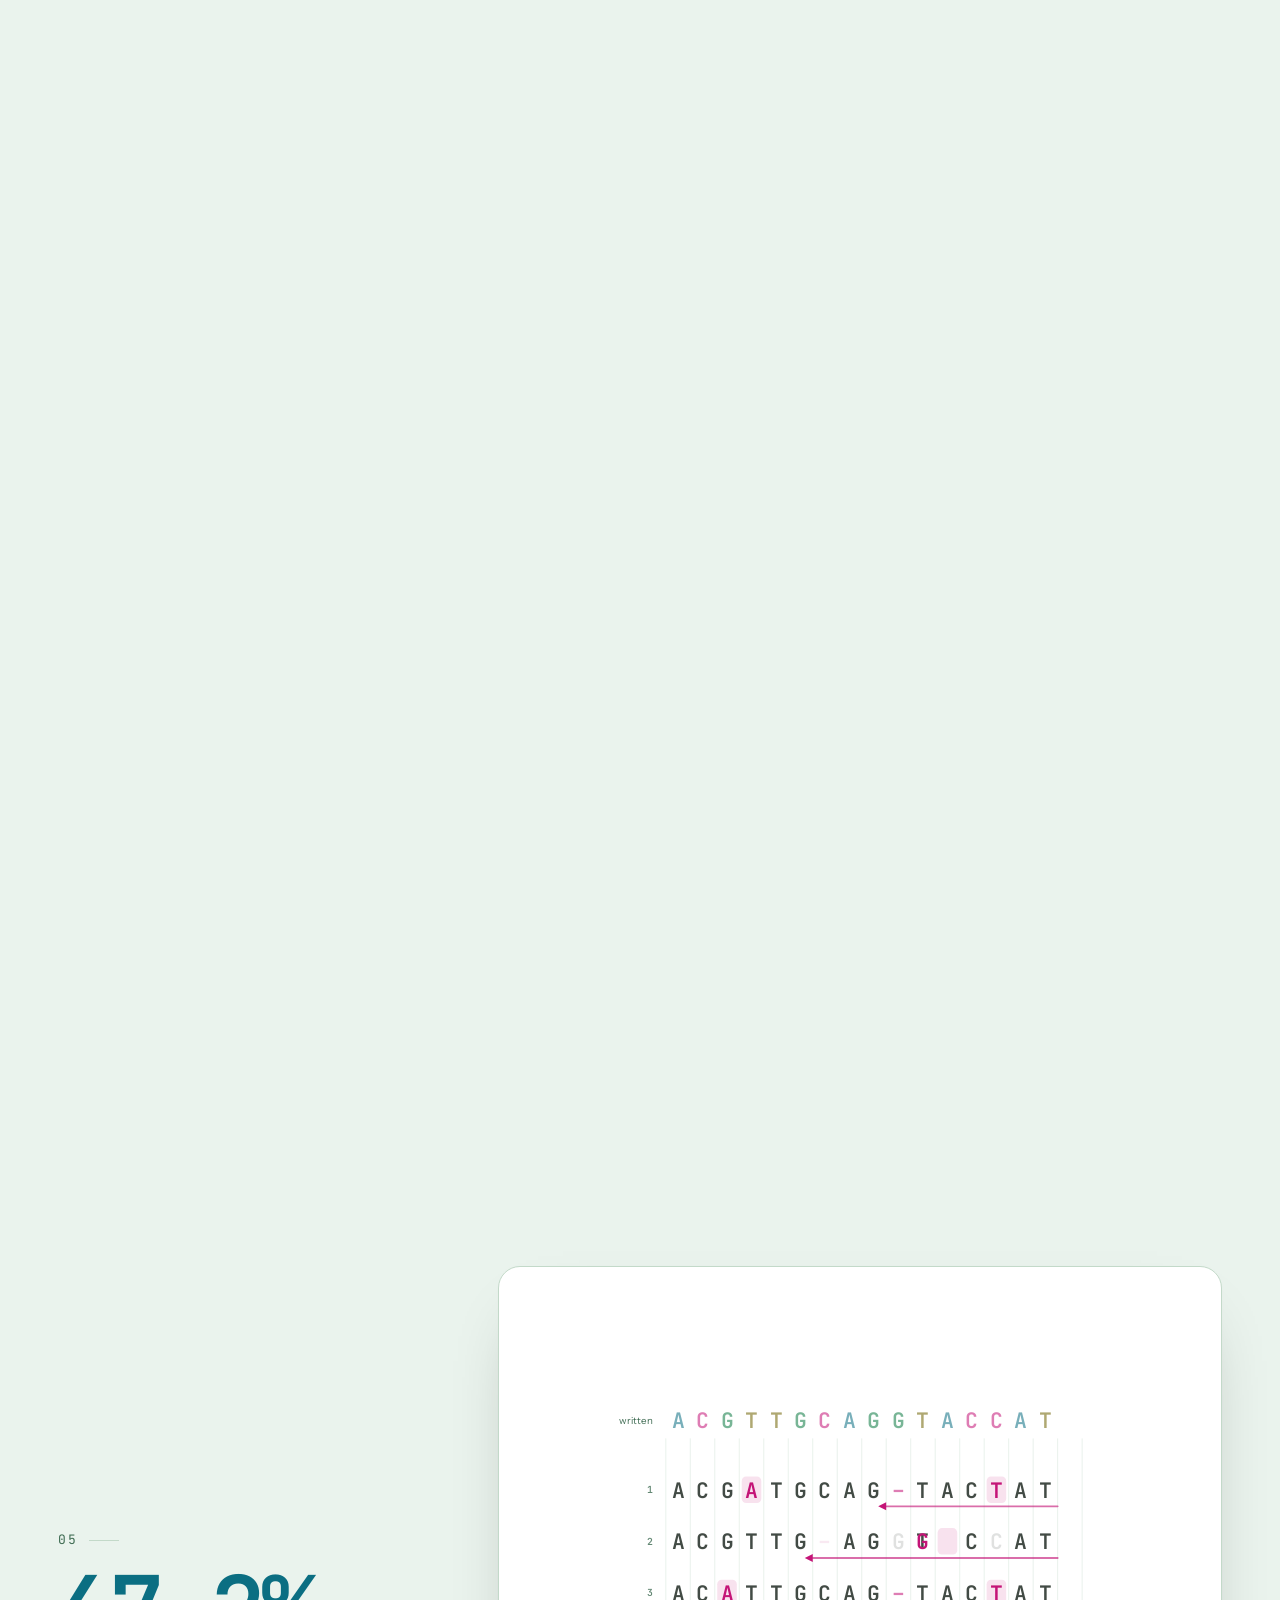
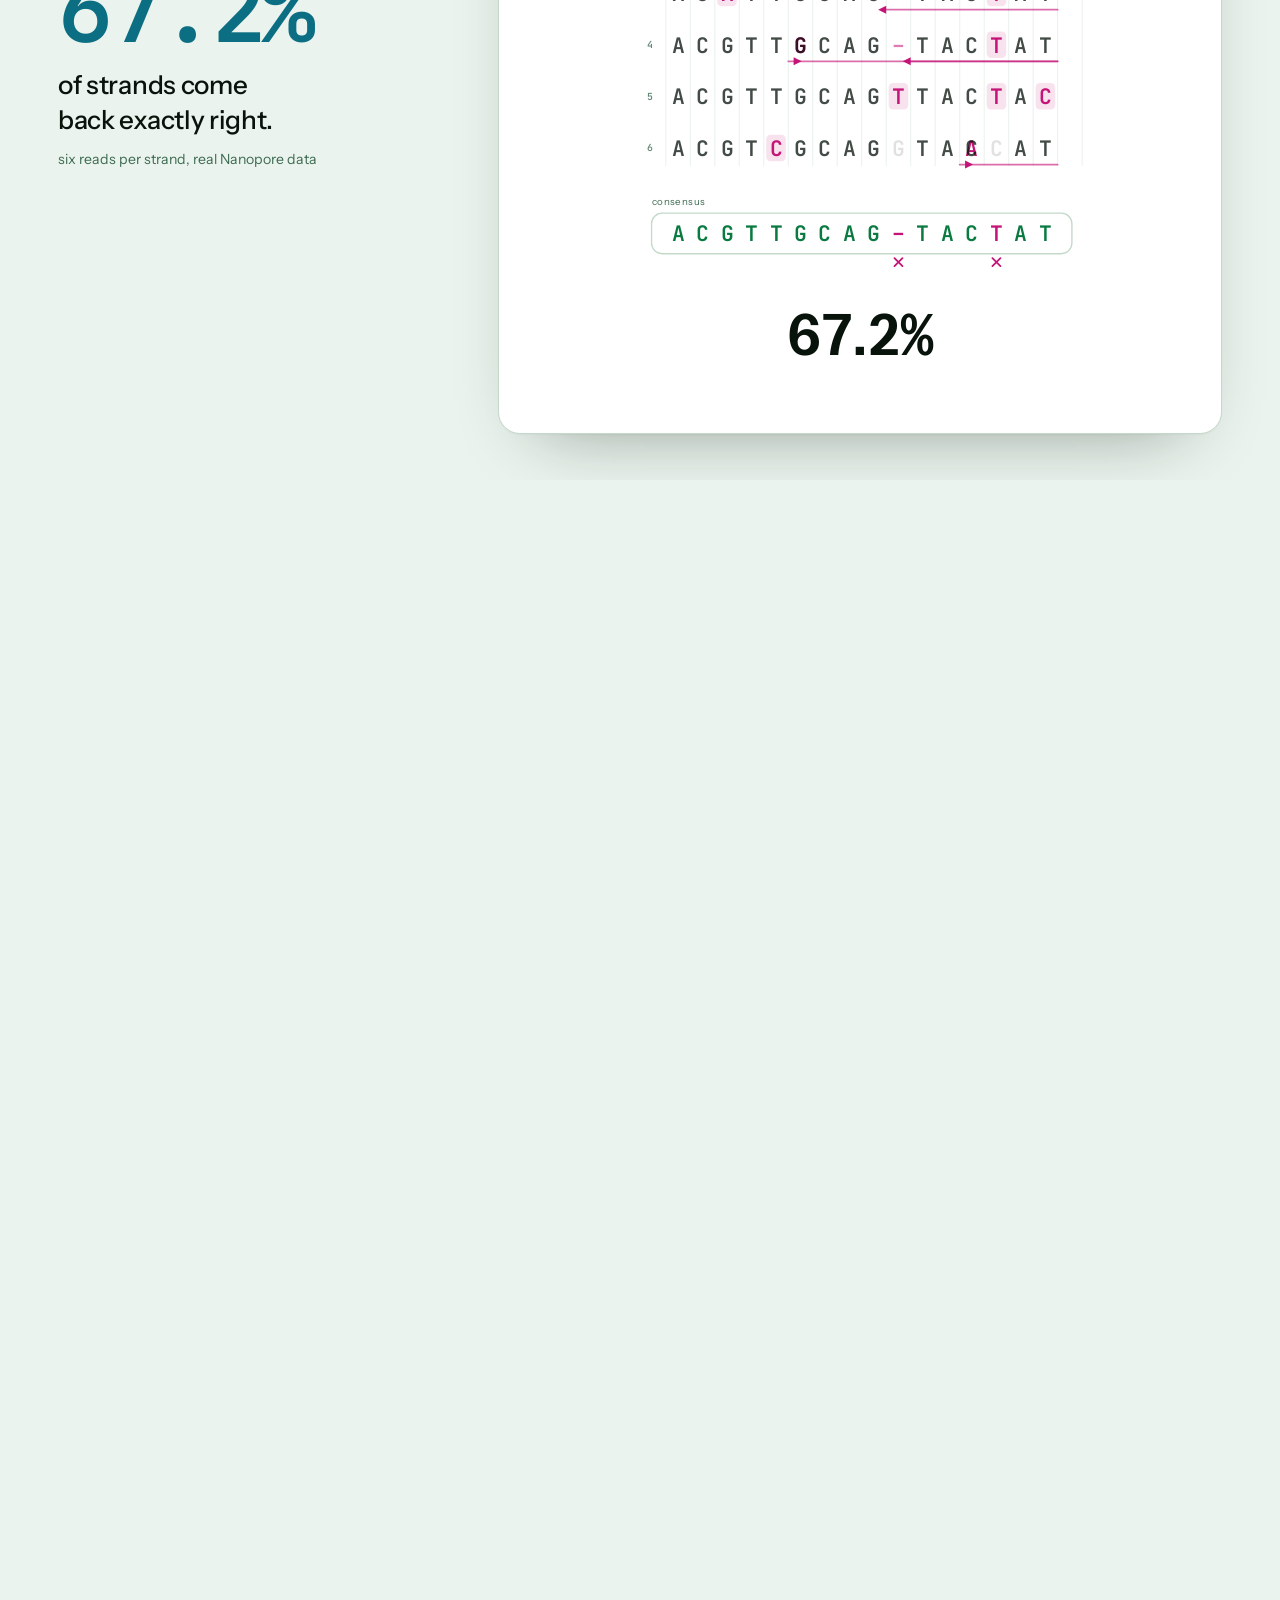
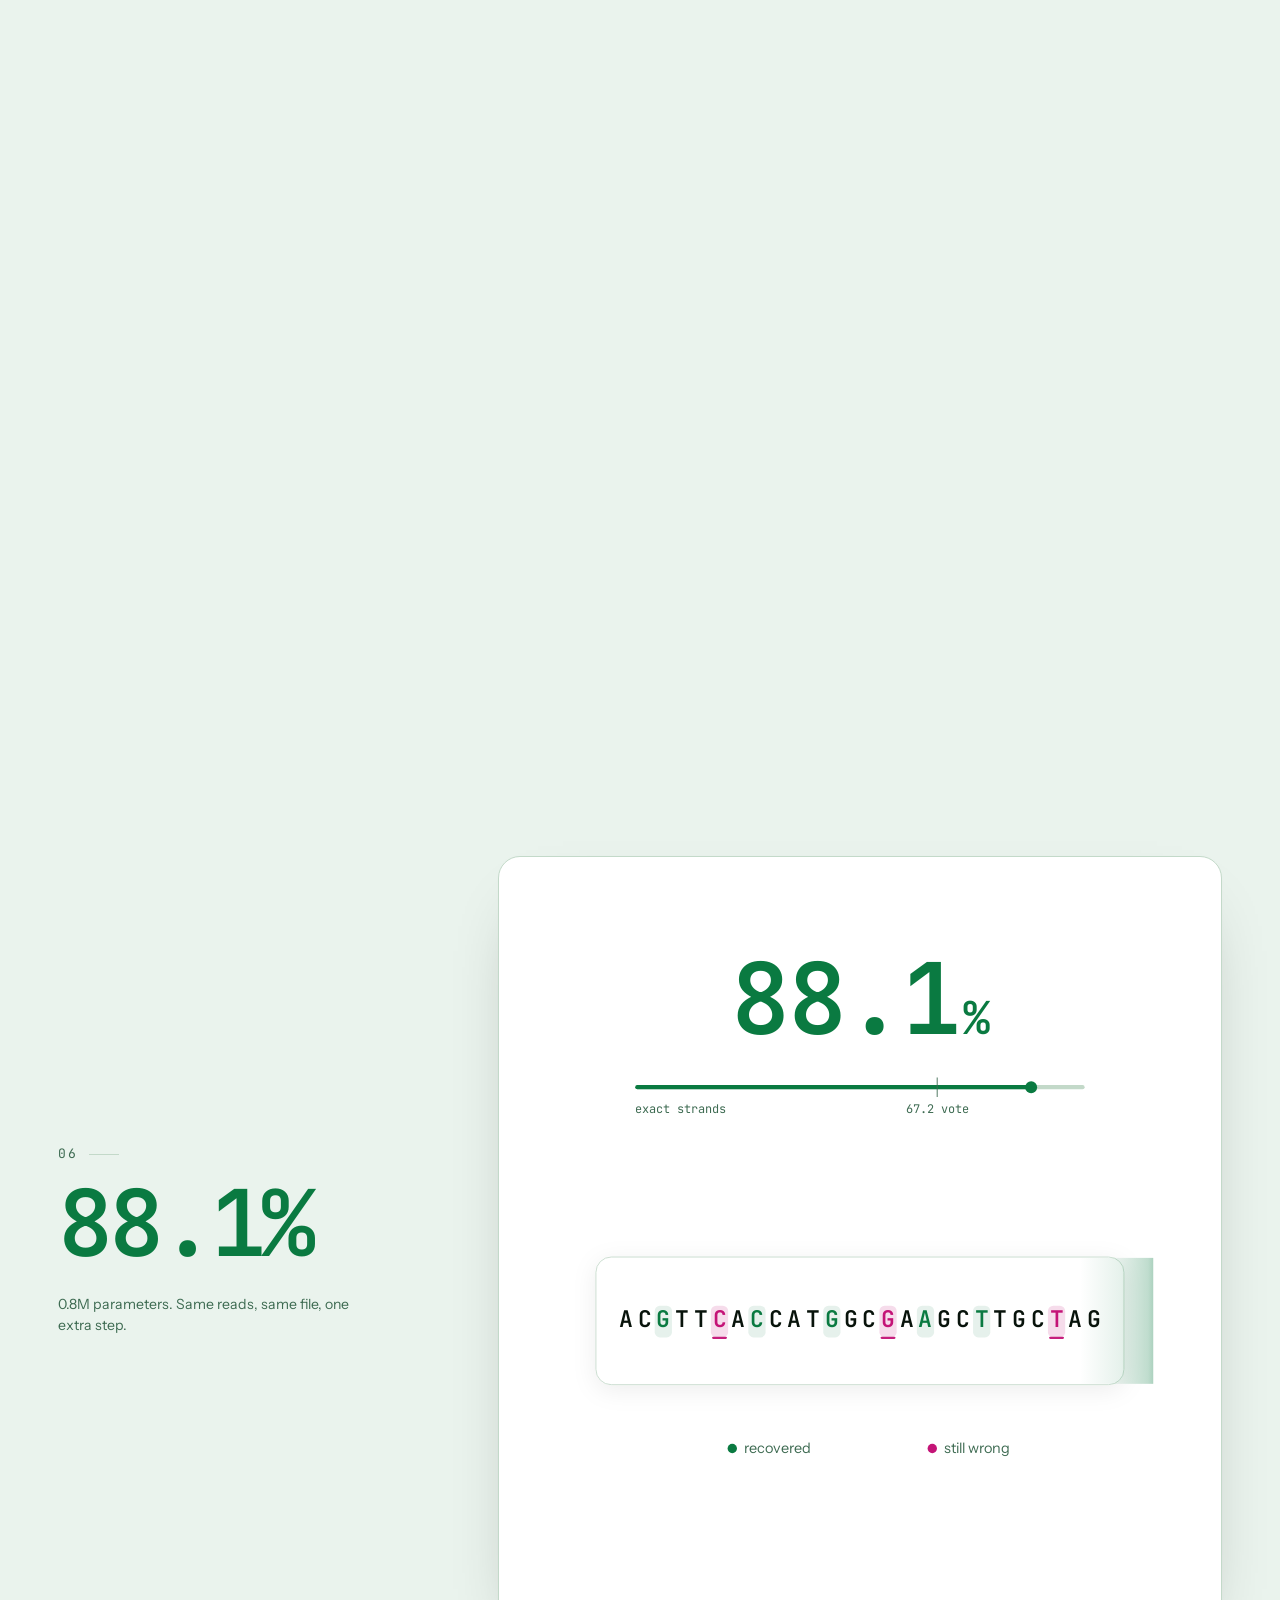
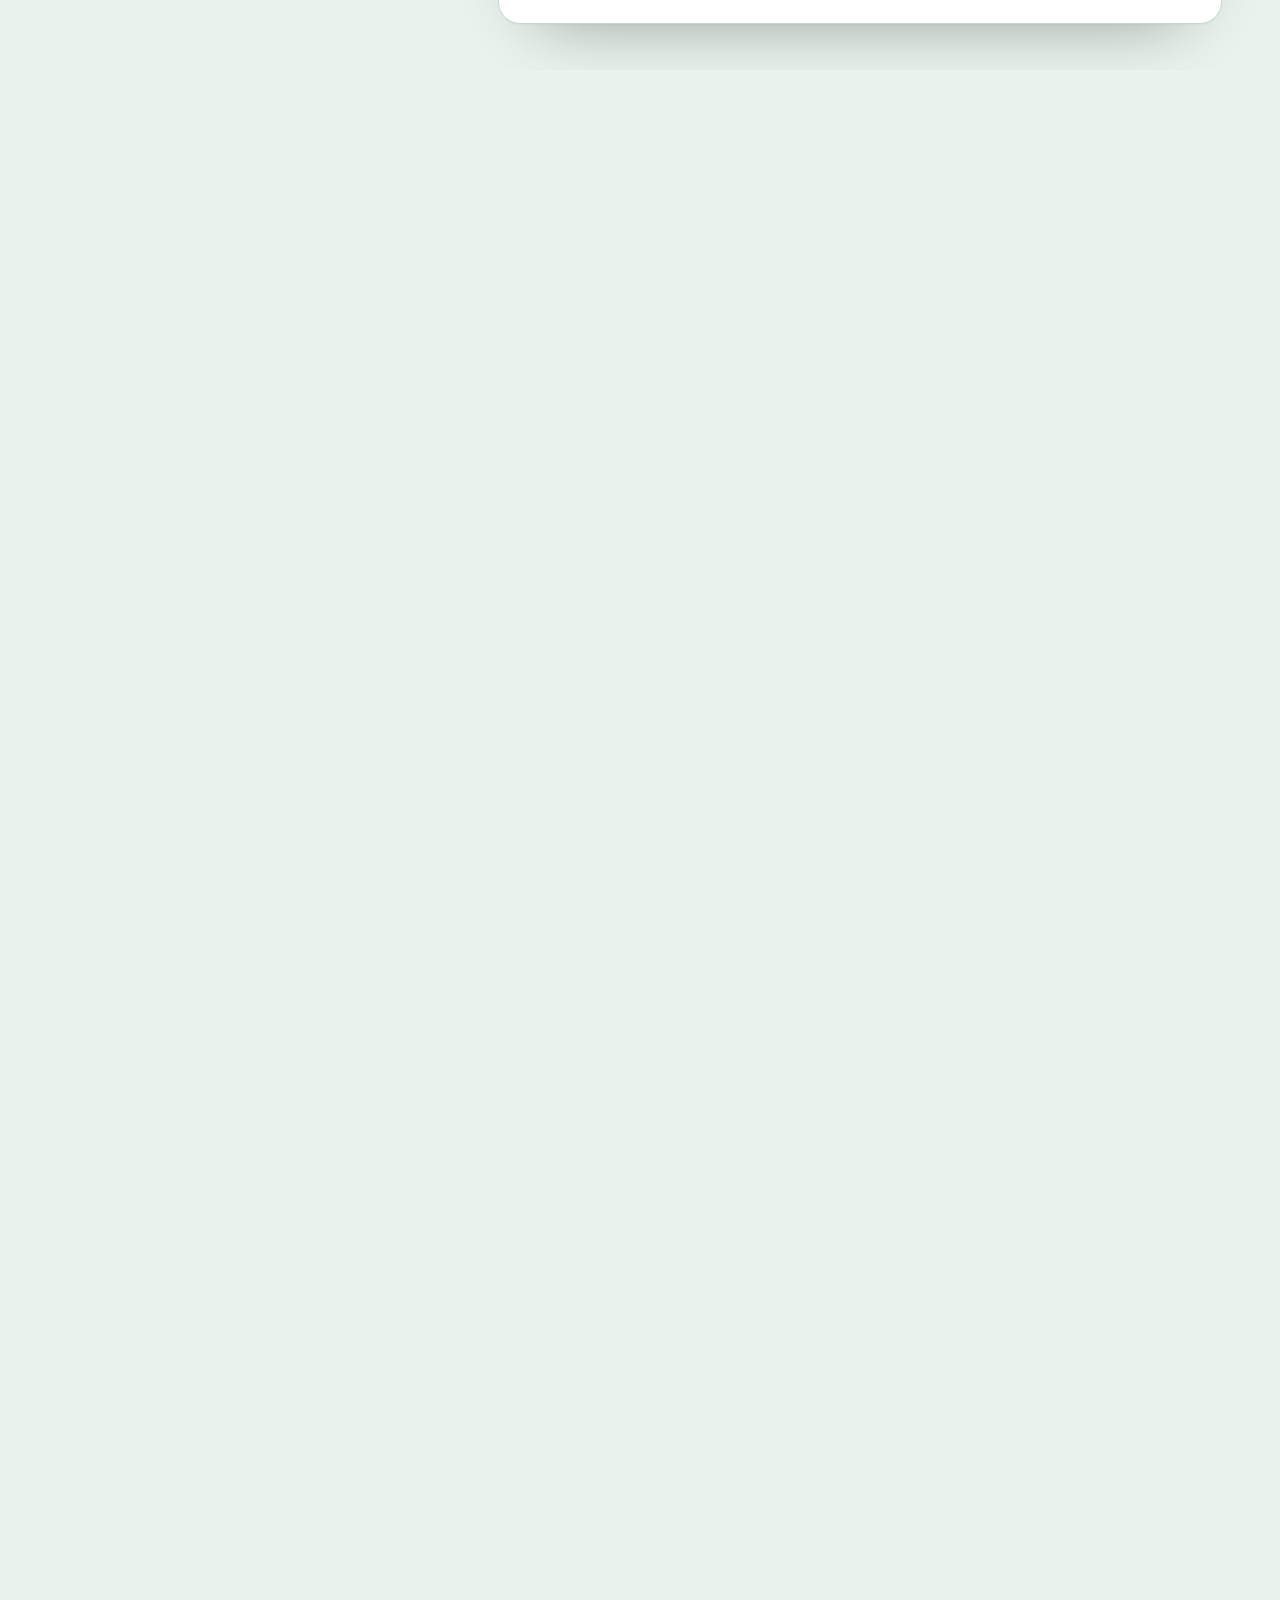
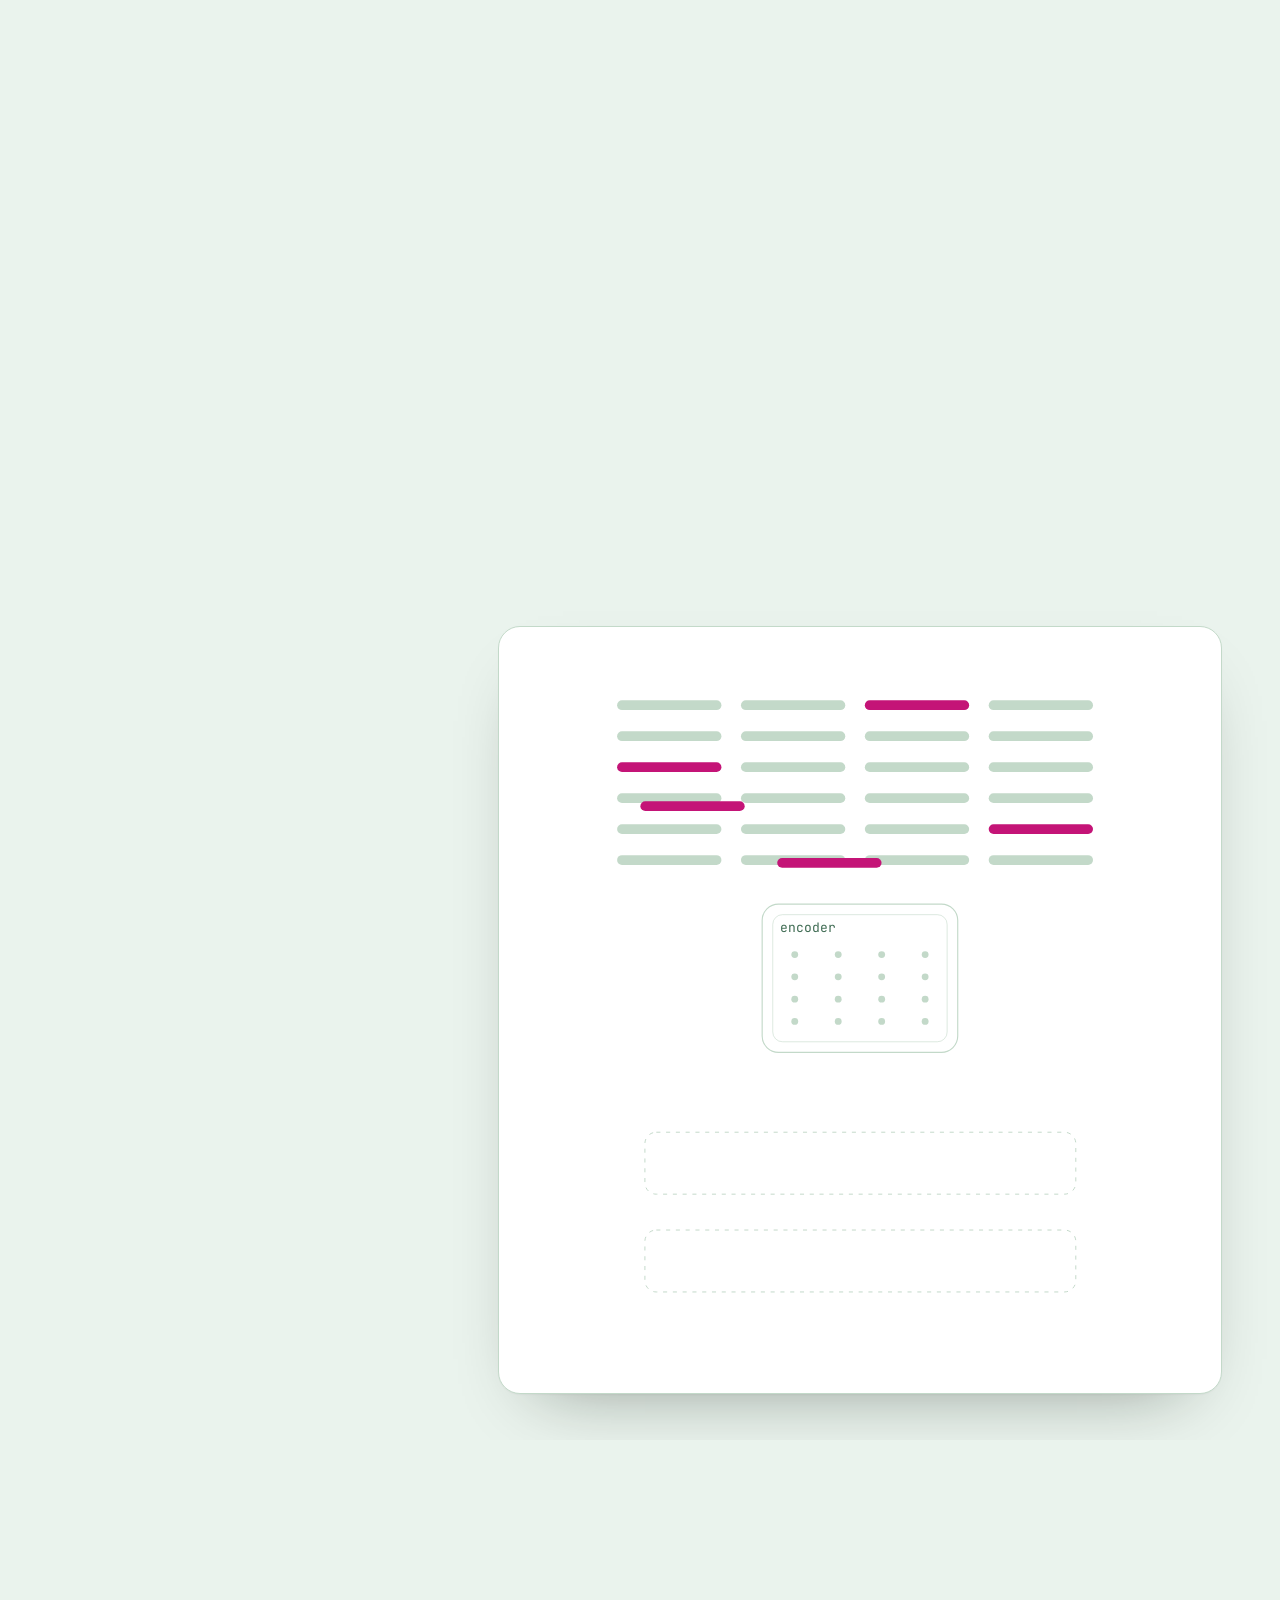
==== commit 657e6b9f: "Merge the new logo, rebuilt as vector and applied everywhere Derived from the source artwork by mark" ====
--- a/site/index.html
+++ b/site/index.html
@@ -227,9 +227,9 @@
           <p class="cap">trained in 13 minutes</p>
         </div>
         <div class="stat" data-at=".58" data-hold>
-          <p class="num">$50</p>
-          <p class="stat-b">the whole pipeline</p>
-          <p class="cap">runs on a microcontroller</p>
+          <p class="num">229</p>
+          <p class="stat-b">strands exact, decoded</p>
+          <p class="cap">on the microcontroller itself, against 211 classic</p>
         </div>
       </div>
     </div>
@@ -247,8 +247,6 @@
           <a href="https://github.com/timarnoldev/hackmit2026">Read the code</a>
           <span class="sep" aria-hidden="true">·</span>
           <a href="deck/">Open the pitch deck</a>
-          <span class="sep" aria-hidden="true">·</span>
-          <span class="tbd">[TEAM: names and contact]</span>
         </p>
         <p class="credit">Real reads: Microsoft clustered Nanopore reads (MIT) and the DNAformer binned reads, Technion (CC BY 4.0).</p>
       </div>
--- a/site/styles.css
+++ b/site/styles.css
@@ -488,3 +488,9 @@
    (--rule-strong) is 3.22 : 1 on paper, hairlines (--rule) are decoration.
    Verdict colours are never used alone: cost and audit only tint a phrase that
    already says what it means, and the placeholder is dashed as well as yellow. */
+
+/* The close scene draws its own mark, wordmark and links. The copy block below is the
+   no-JS fallback, so it is hidden once the scene is running; the dataset credit is not
+   drawn by the scene and stays. */
+html.js .scene--close .copy .wordmark,
+html.js .scene--close .copy .asks { display: none; }
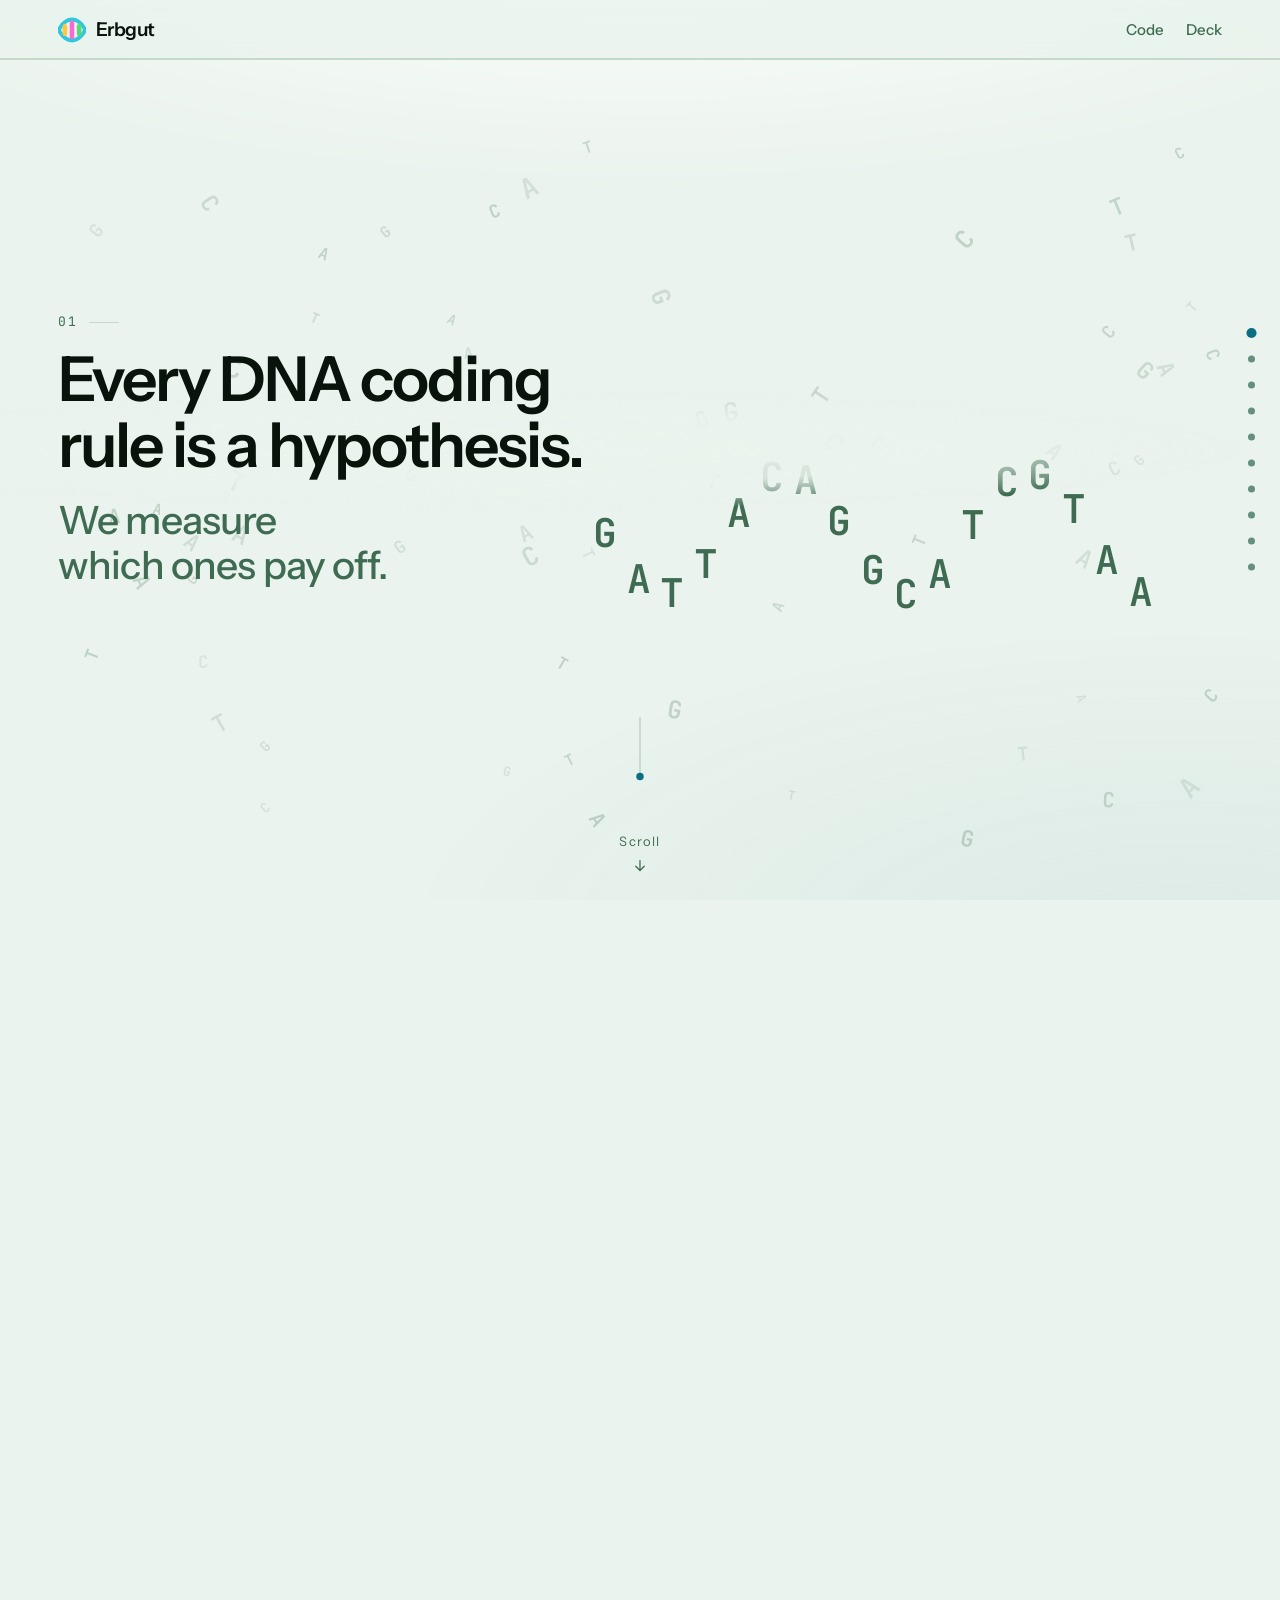
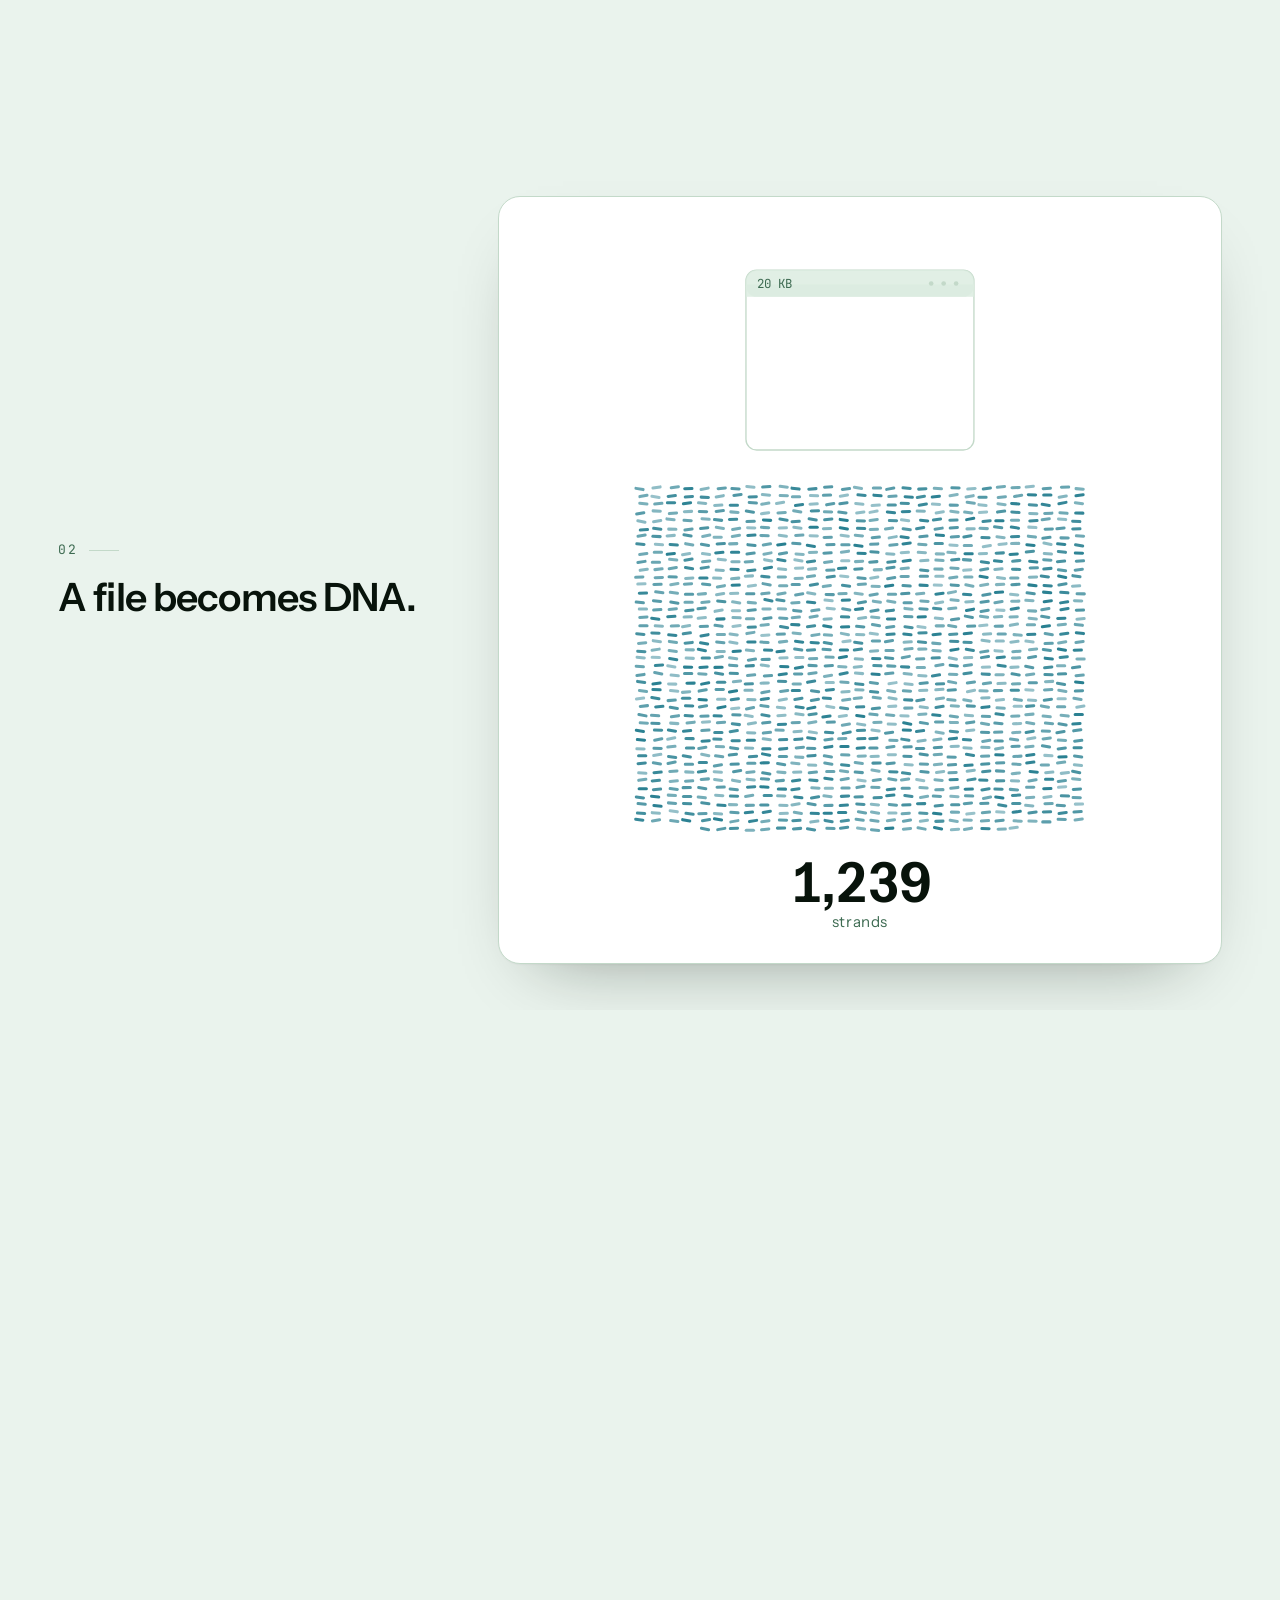
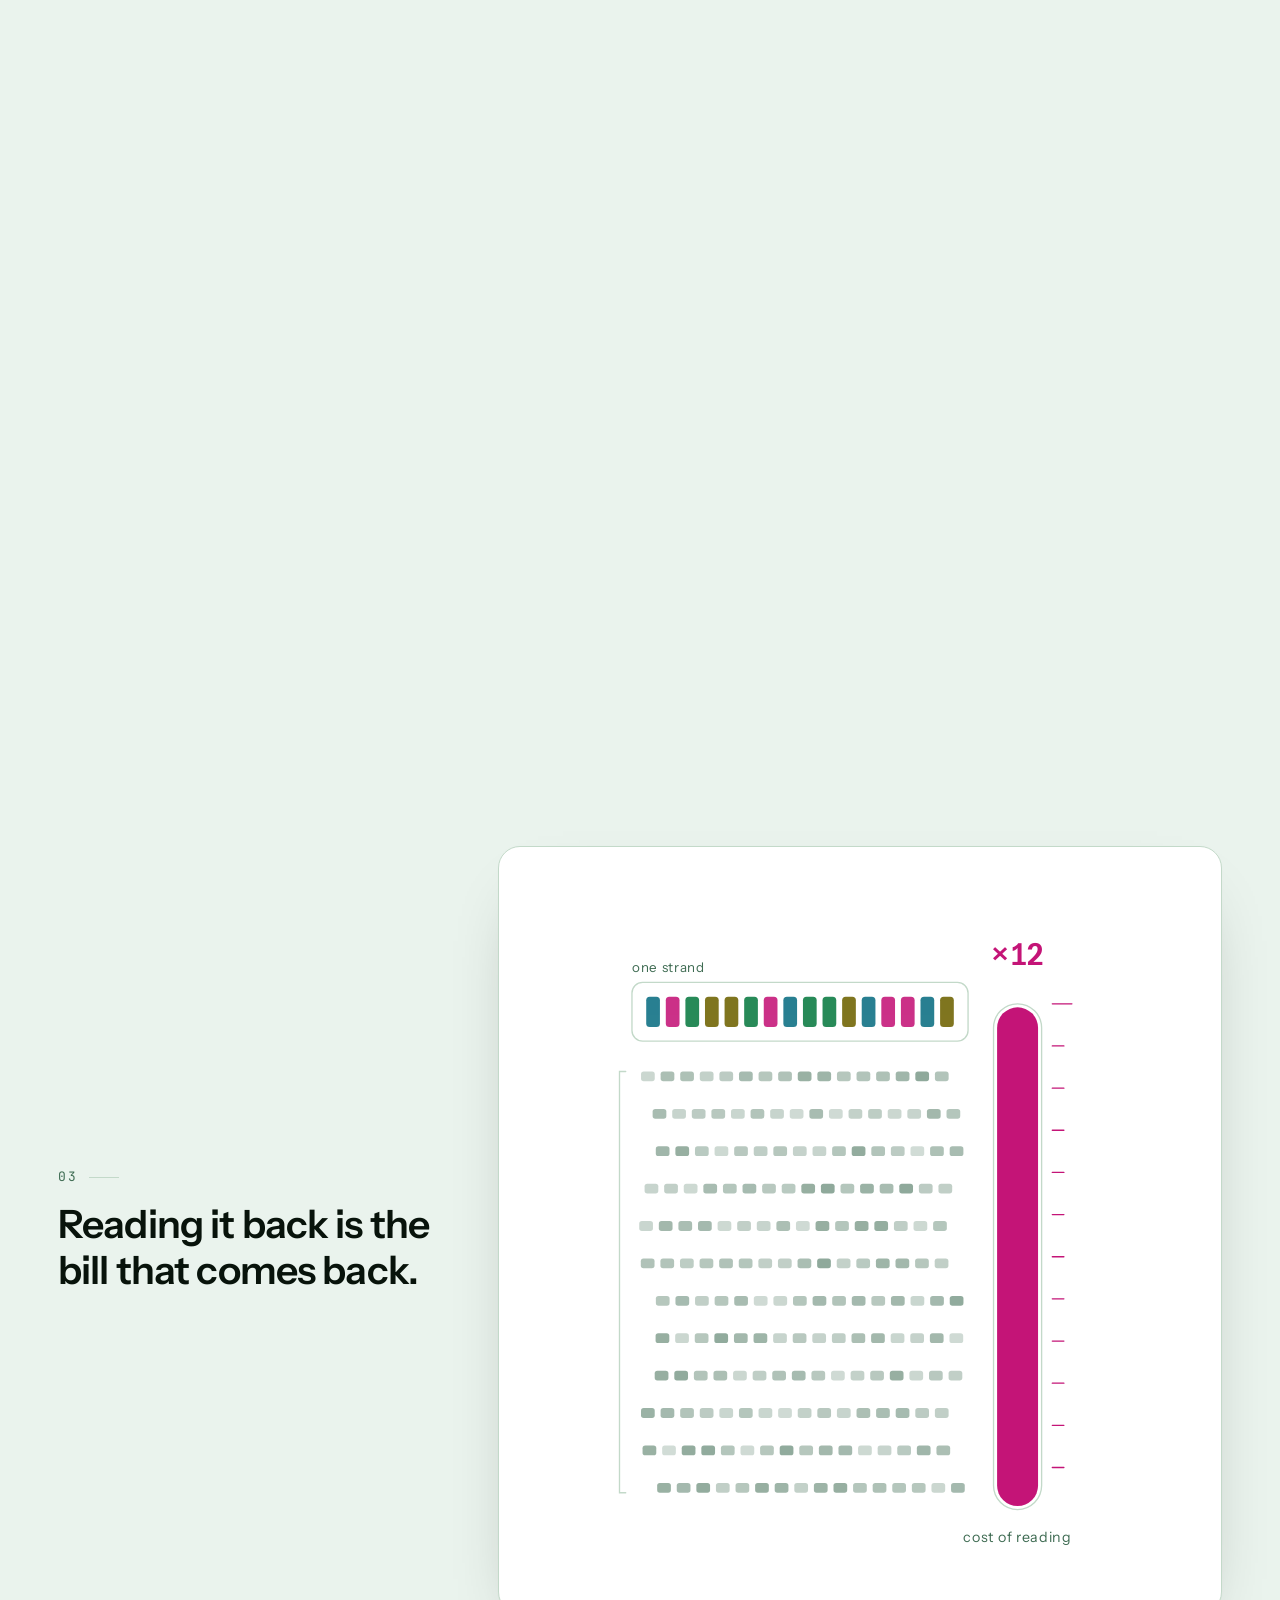
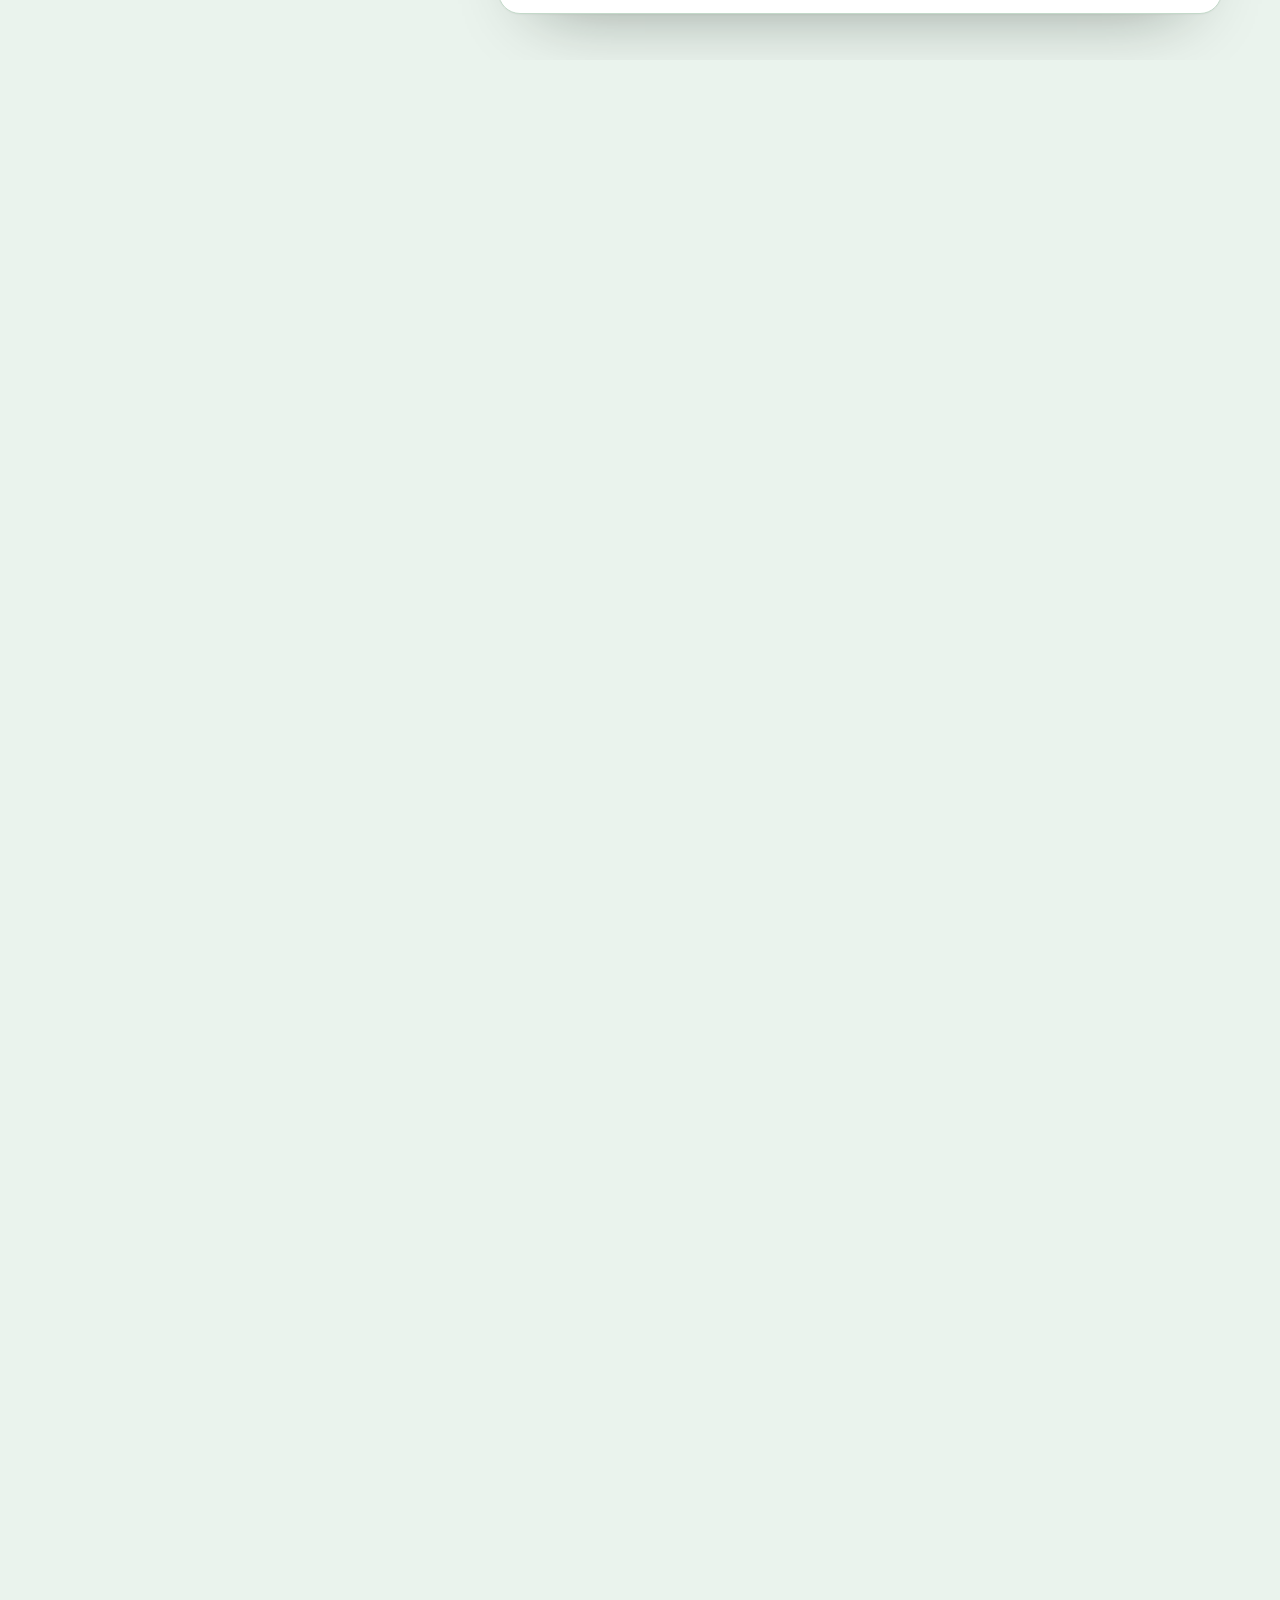
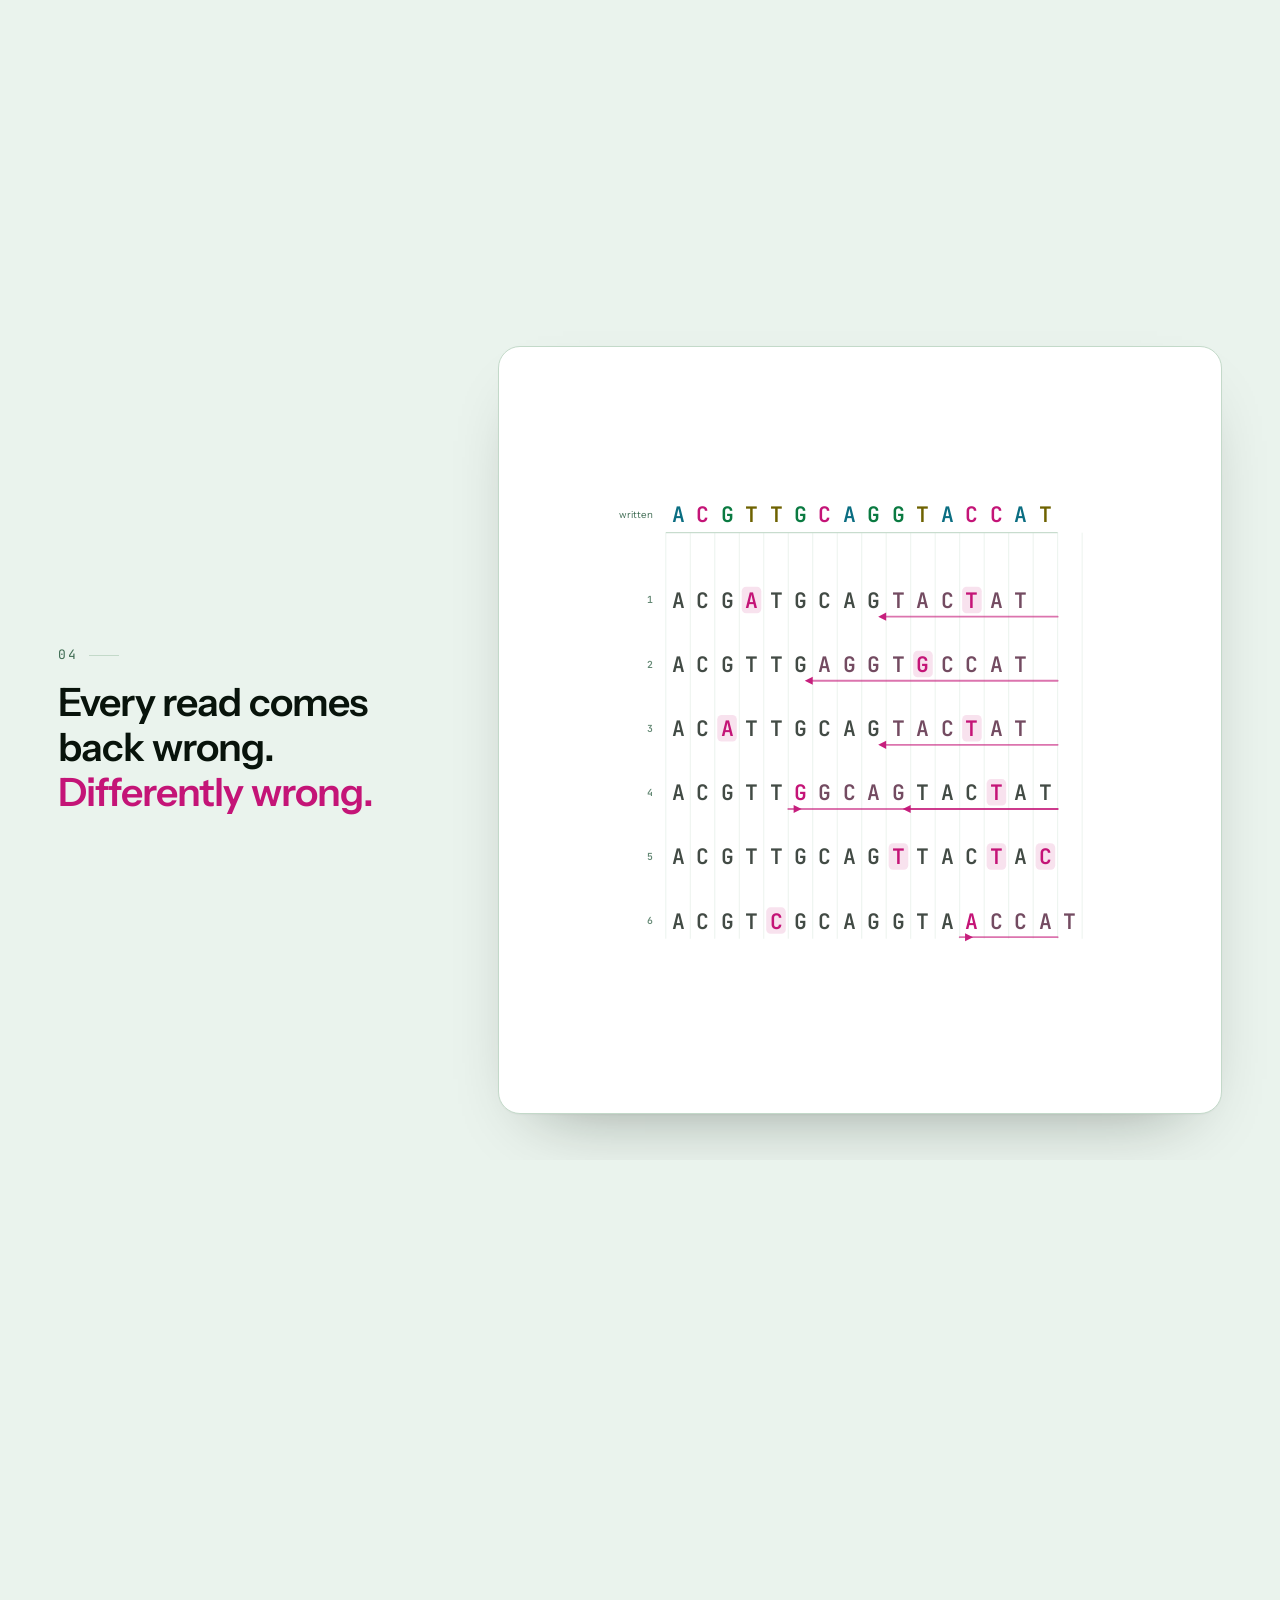
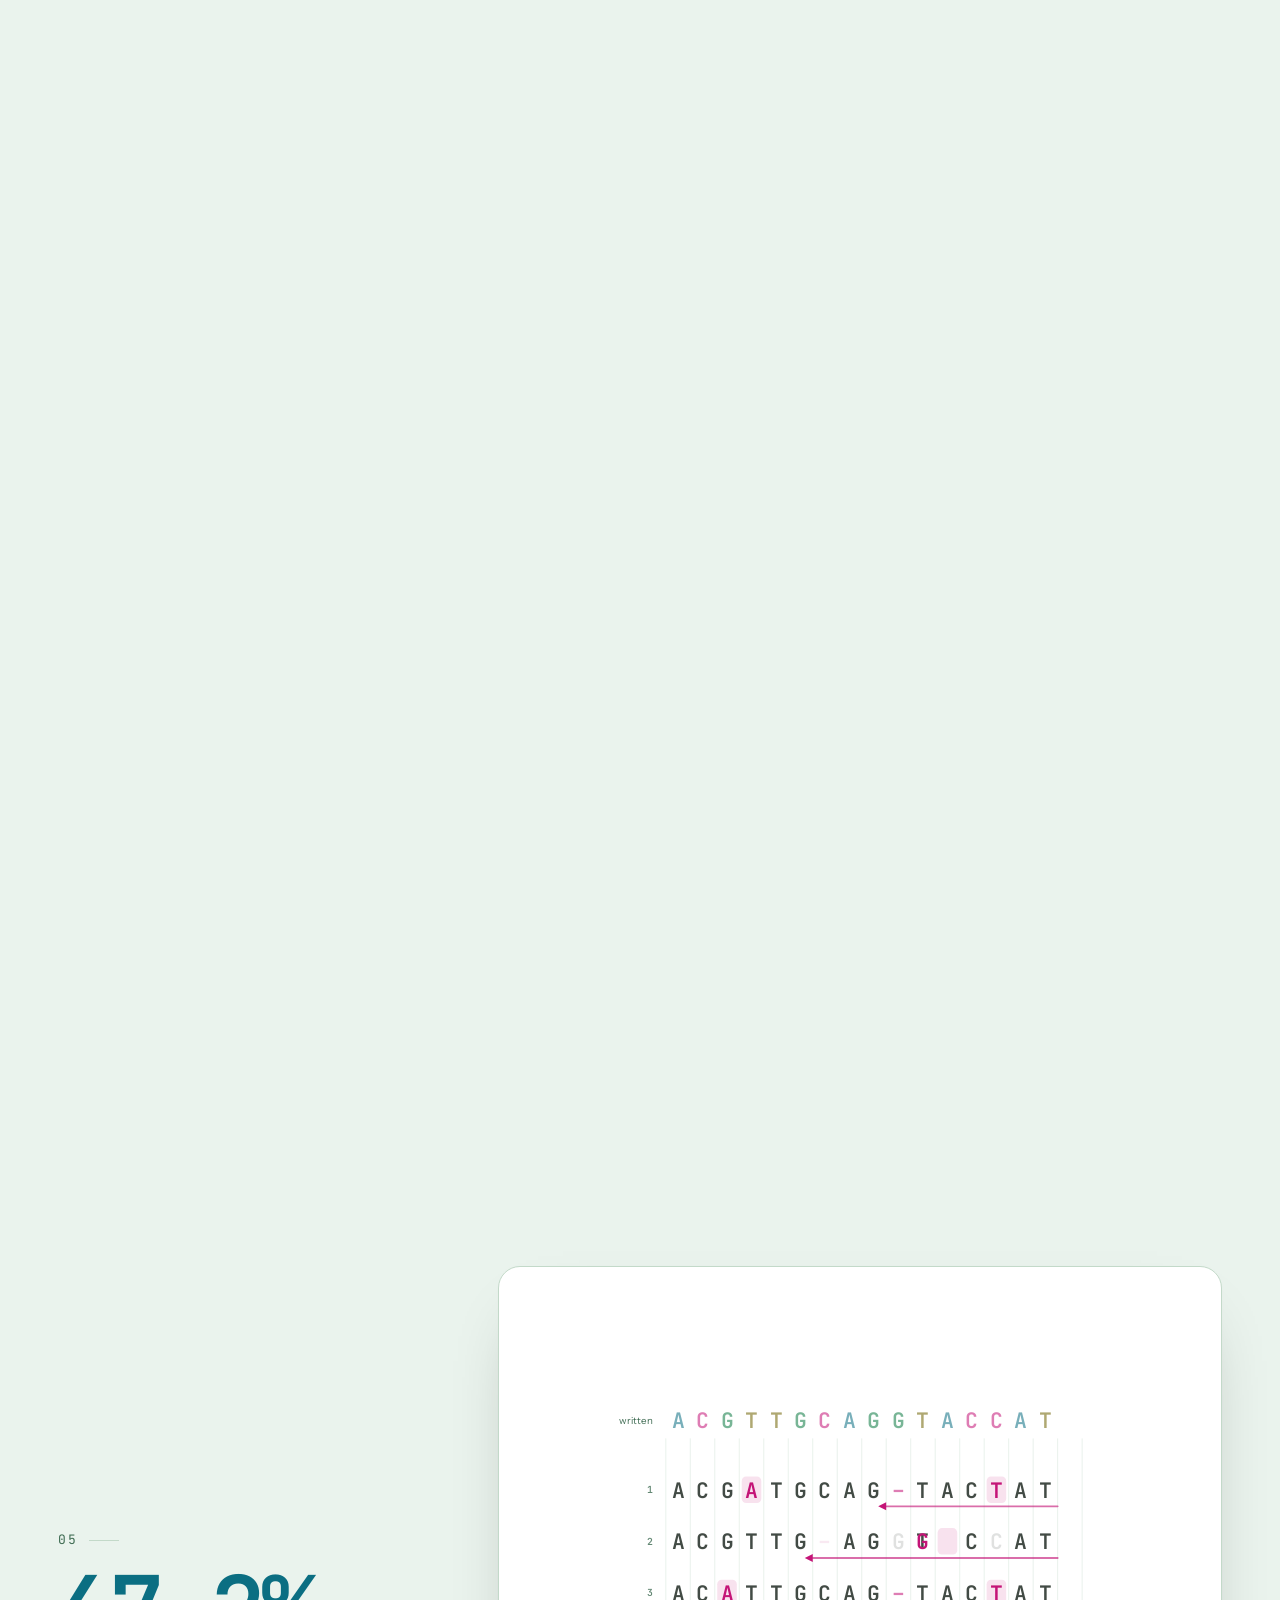
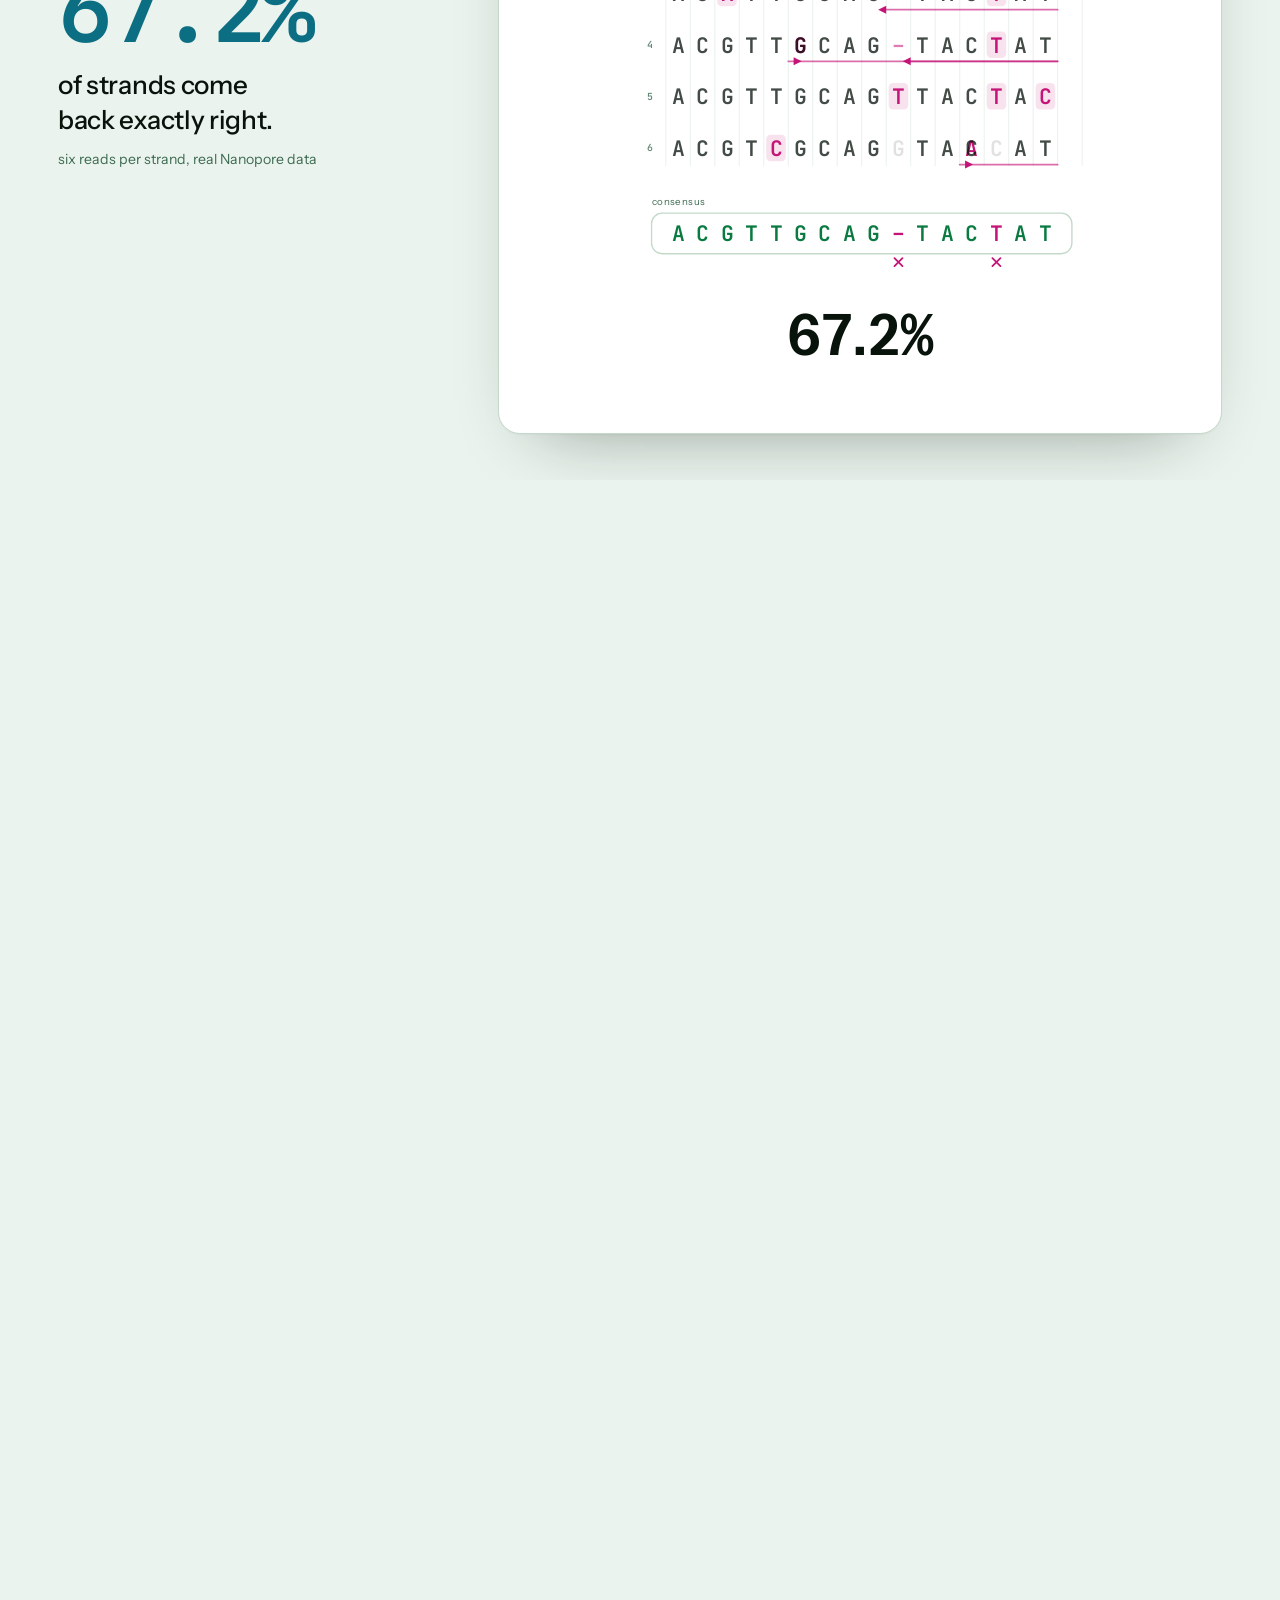
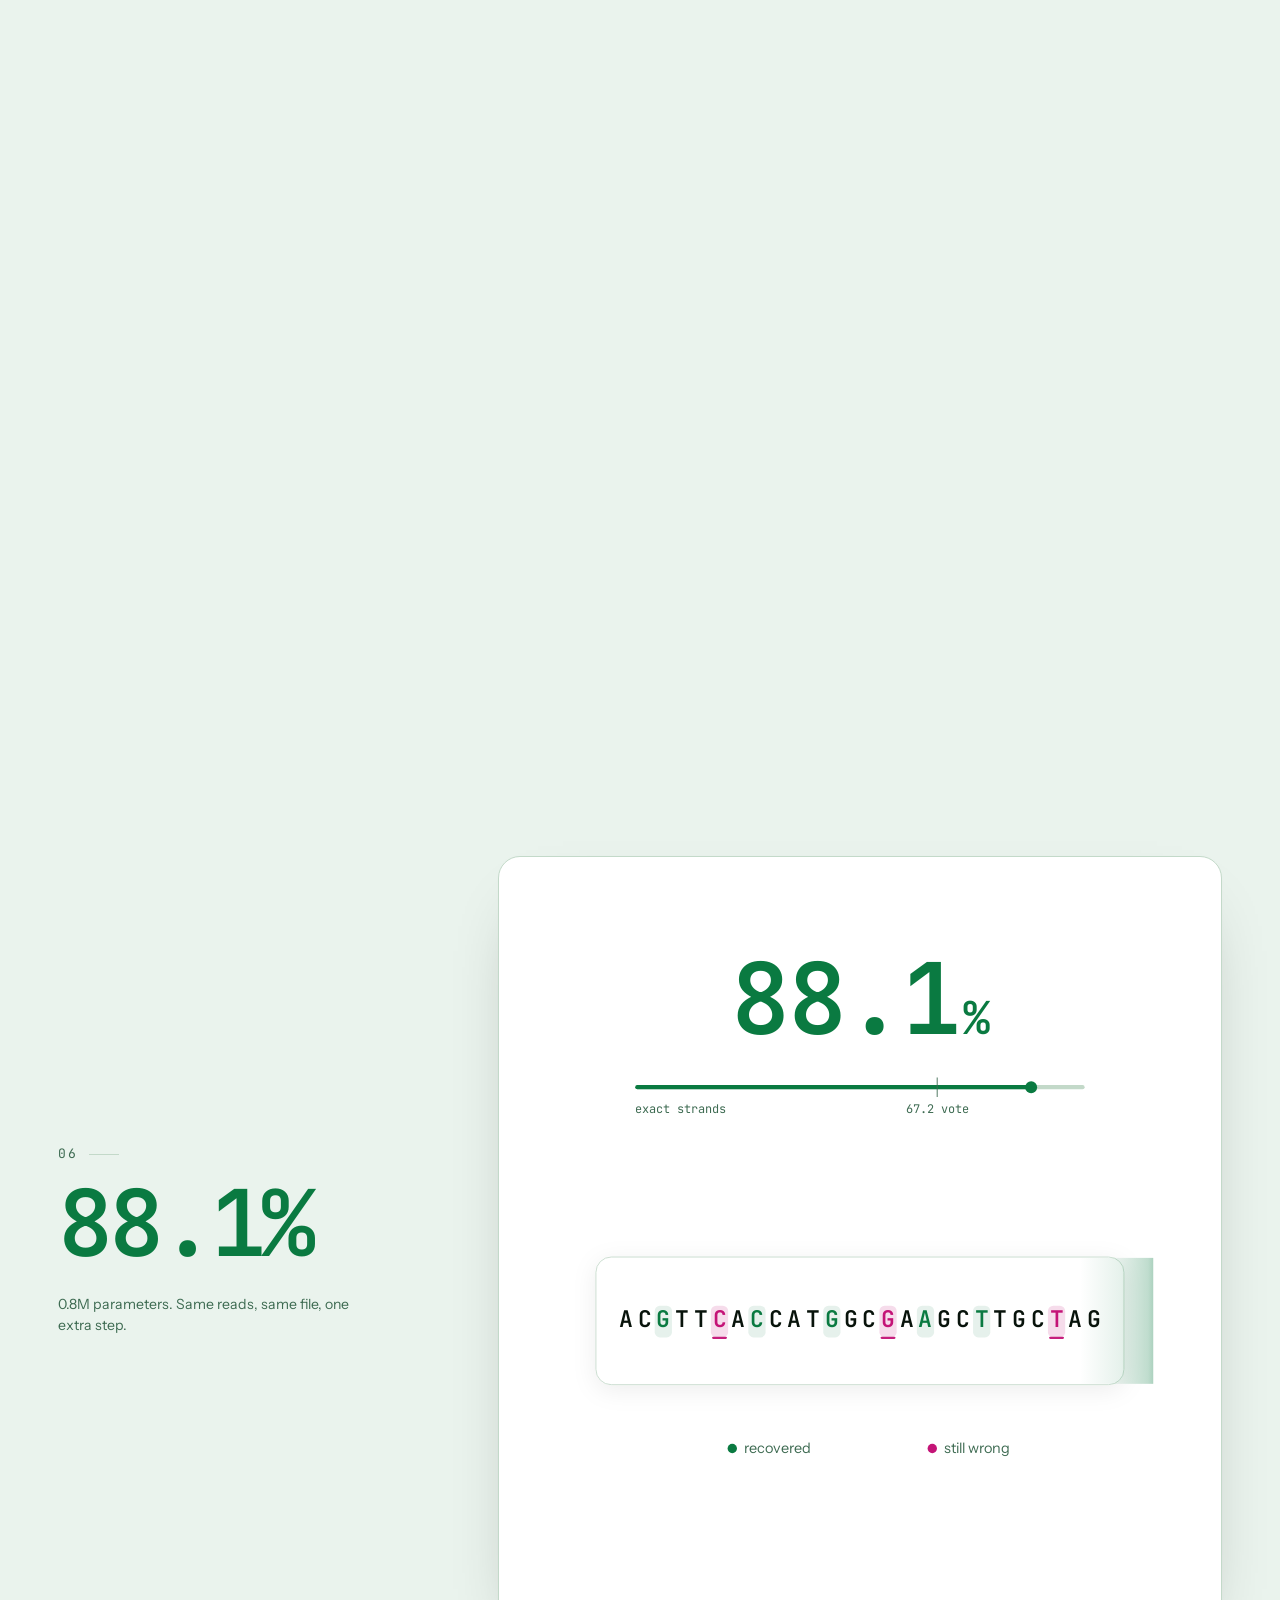
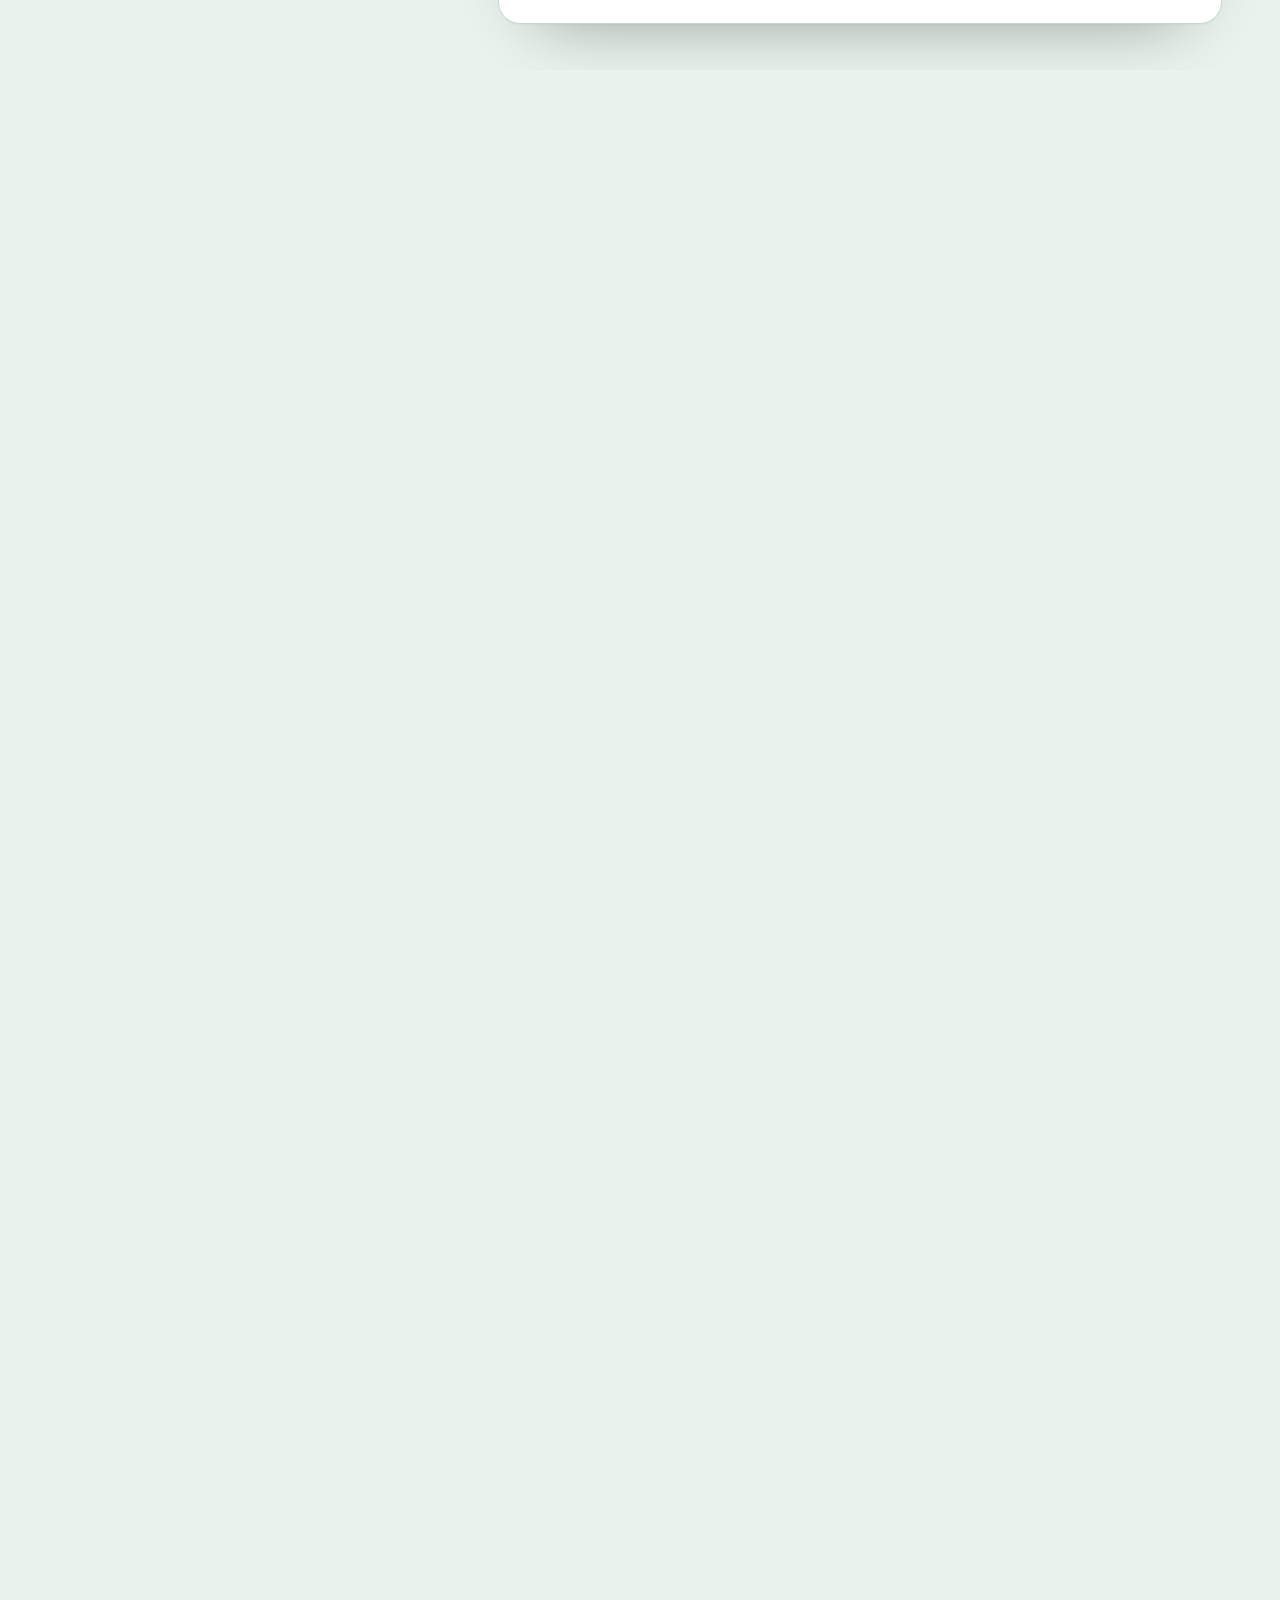
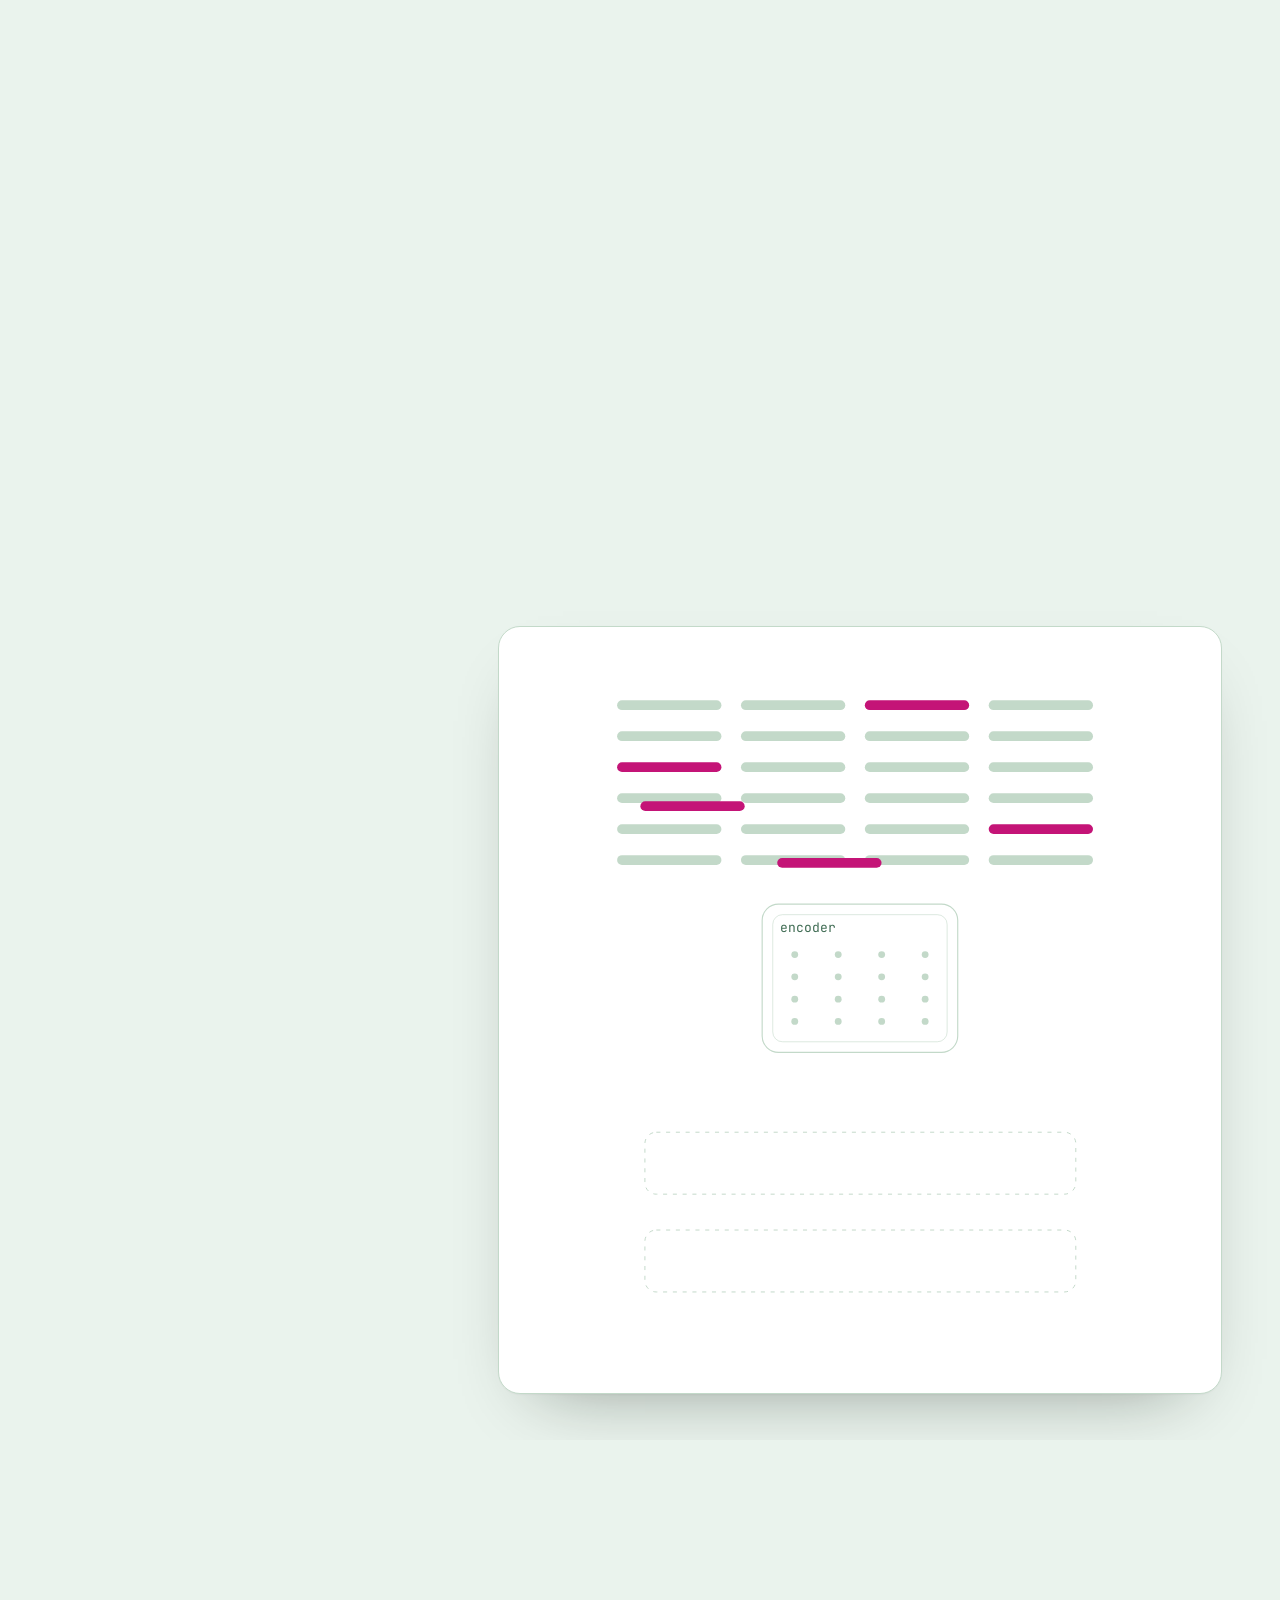
==== commit 36907778: "Landing page: a short plain-language intro under the hero Appears once the headline clears, for a re" ====
--- a/site/index.html
+++ b/site/index.html
@@ -82,10 +82,19 @@
   <div class="stage" data-stage>
     <div class="art" data-art></div>
     <div class="copy" data-copy>
-      <div class="cb" data-at="0">
+      <div class="cb" data-at="0" data-until=".42">
         <p class="idx">01</p>
         <h1 class="line line--xl">Every DNA coding rule is a hypothesis.</h1>
         <p class="line line--soft">We measure which ones pay off.</p>
+      </div>
+      <div class="cb cb--intro" data-at=".46">
+        <p class="intro">DNA can hold data for centuries in the space of a sugar cube. The
+        problem is not writing it. It is that reading it back is expensive, and every
+        pipeline today decides how to encode by following rules nobody has checked against
+        their own sequencing channel.</p>
+        <p class="intro intro--lead">Erbgut measures those rules, keeps the ones that
+        earn their place, and learns from where the decoder actually fails, so a file
+        comes back from fewer reads.</p>
       </div>
     </div>
     <a class="cue" href="#write" data-at="0" data-until=".38">
--- a/site/styles.css
+++ b/site/styles.css
@@ -494,3 +494,13 @@
    drawn by the scene and stays. */
 html.js .scene--close .copy .wordmark,
 html.js .scene--close .copy .asks { display: none; }
+
+/* The hero's second block: a short plain-language explainer that appears once the
+   headline has cleared, for a reader who has no idea what DNA storage is. */
+.cb--intro { max-width: 46rem; margin-inline: auto; text-align: center; }
+.cb--intro .intro {
+  font-size: clamp(1.05rem, 1.6vw, 1.35rem); line-height: 1.55;
+  color: var(--muted); margin: 0 0 1rem;
+}
+.cb--intro .intro--lead { color: var(--ink); font-weight: 500; margin-bottom: 0; }
+@media (max-width: 720px) { .cb--intro { text-align: left; } }
